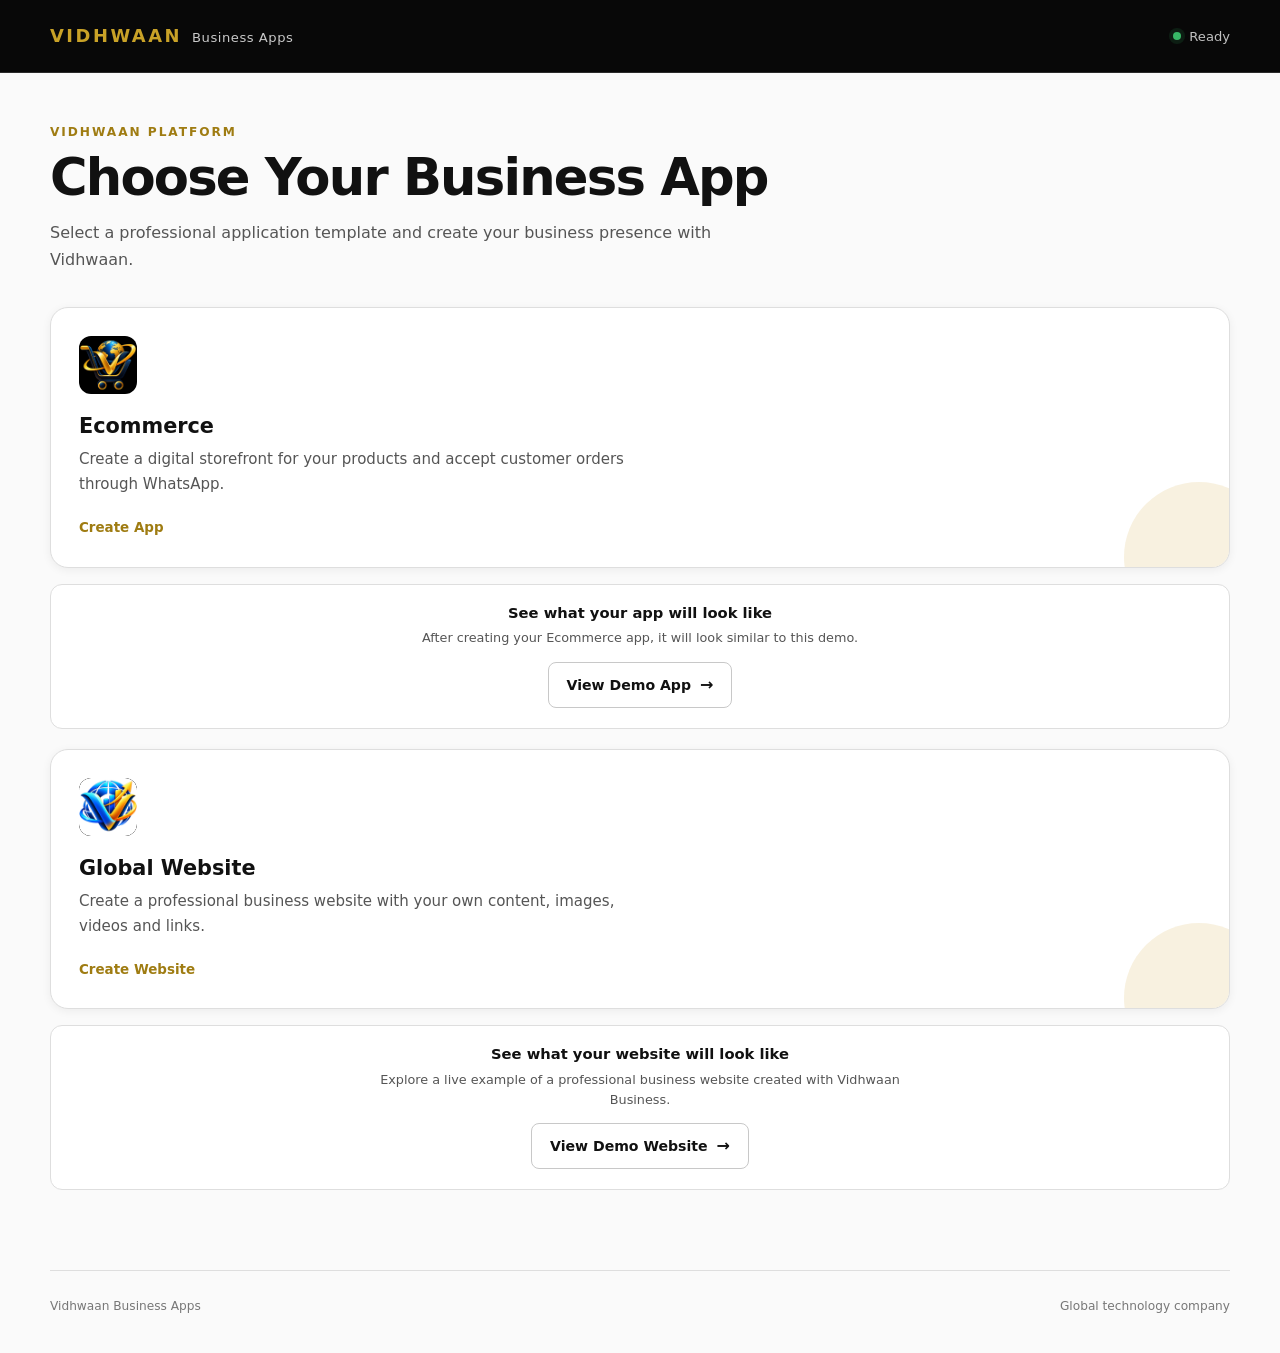
==== index.html @ 5660cc56 "Add files via upload" ====
<!DOCTYPE html>
<html lang="en">
<head>
  <meta charset="UTF-8">
  <meta
    name="viewport"
    content="width=device-width, initial-scale=1, viewport-fit=cover"
  >
  <meta
    name="theme-color"
    content="#000000"
  >
  <meta
    name="description"
    content="Create and manage your business app with Vidhwaan."
  >
  <meta
    name="robots"
    content="noindex,nofollow"
  >
  <meta
    name="referrer"
    content="strict-origin-when-cross-origin"
  >

  <title>Vidhwaan Business Apps</title>

  <link
    rel="stylesheet"
    href="./main.css"
  >
</head>

<body>
  <a
    class="skip-link"
    href="#main-content"
  >
    Skip to main content
  </a>

  <header class="site-header">
    <div class="site-header__inner">
      <a
        class="brand"
        href="./"
        aria-label="Vidhwaan Business Apps"
      >
        <span class="brand__name">VIDHWAAN</span>
        <span class="brand__label">Business Apps</span>
      </a>

      <div class="site-header__status">
        <span
          class="status-indicator"
          id="connection-status"
          aria-hidden="true"
        ></span>

        <span id="connection-text">
          Ready
        </span>
      </div>
    </div>
  </header>

  <main
    id="main-content"
    class="builder"
  >

    <!-- =========================================================
         TEMPLATE SELECTION
         ========================================================= -->

    <section
      class="builder-section template-section"
      id="template-section"
      aria-labelledby="template-title"
    >
      <div class="section-heading">
        <span class="section-heading__eyebrow">
          Vidhwaan Platform
        </span>

        <h1
          id="template-title"
          class="section-heading__title"
        >
          Choose Your Business App
        </h1>

        <p class="section-heading__description">
          Select a professional application template and create your
          business presence with Vidhwaan.
        </p>
      </div>

      <div
        class="template-grid"
        id="template-grid"
      >

        <button
          type="button"
          class="template-card"
          data-template="ECM"
          id="template-ecommerce"
        >
          <span
            class="template-card__icon"
          >
            <img
              src="./ecommerce/icons/logo.png"
              alt="Ecommerce"
              width="58"
              height="58"
            >
          </span>

          <span class="template-card__content">
            <span class="template-card__title">
              Ecommerce
            </span>

            <span class="template-card__description">
              Create a digital storefront for your products and
              accept customer orders through WhatsApp.
            </span>
          </span>

          <span
            class="template-card__action"
            aria-hidden="true"
          >
            Create App
          </span>
        </button>

        <div class="template-demo">
          <p class="template-demo__title">
            See what your app will look like
          </p>

          <p class="template-demo__description">
            After creating your Ecommerce app, it will look similar to this demo.
          </p>

          <a
            href="https://business.vidhwaan.com/ecommerce/9440246101/"
            target="_blank"
            rel="noopener noreferrer"
            class="secondary-button template-demo__button"
          >
            View Demo App
            <span aria-hidden="true">→</span>
          </a>
        </div>

        <button
          type="button"
          class="template-card"
          data-template="WEB"
          id="template-website"
        >
          <span class="template-card__icon">
            <img
              src="./website/icons/icon-512.png"
              alt="Global Website"
              width="58"
              height="58"
            >
          </span>

          <span class="template-card__content">
            <span class="template-card__title">
              Global Website
            </span>

            <span class="template-card__description">
              Create a professional business website with your
              own content, images, videos and links.
            </span>
          </span>

          <span
            class="template-card__action"
            aria-hidden="true"
          >
            Create Website
          </span>
        </button>

        <div class="template-demo">
          <p class="template-demo__title">
            See what your website will look like
          </p>

          <p class="template-demo__description">
            Explore a live example of a professional business website
            created with Vidhwaan Business.
          </p>

          <a
            href="https://business.vidhwaan.com/website/9440246101/"
            target="_blank"
            rel="noopener noreferrer"
            class="secondary-button template-demo__button"
          >
            View Demo Website
            <span aria-hidden="true">→</span>
          </a>

        </div>

      </div>
    </section>

    <!-- =========================================================
         ECOMMERCE BUILDER
         ========================================================= -->

    <section
      class="builder-section setup-section"
      id="ecommerce-section"
      hidden
      aria-labelledby="setup-title"
    >

      <div class="section-heading">
        <button
          type="button"
          class="back-button"
          id="back-to-templates"
        >
          <span aria-hidden="true">←</span>
          <span>Back to Templates</span>
        </button>

        <span class="section-heading__eyebrow">
          Ecommerce App
        </span>

        <h2
          id="setup-title"
          class="section-heading__title"
        >
          Set Up Your Business
        </h2>

        <p class="section-heading__description">
          Enter your business information, products, contact details,
          logo and location to create your public business app.
        </p>
      </div>


      <!-- =======================================================
           SUBSCRIPTION
           ======================================================= -->

      <div class="builder-card">
        <div class="builder-card__header">
          <div>
            <span class="builder-card__number">01</span>

            <h3 class="builder-card__title">
              Subscription
            </h3>

            <p class="builder-card__description">
              Enter your Vidhwaan subscription ID to authorize
              creation of this business app.
            </p>
          </div>
        </div>

        <div class="form-group">
          <label
            for="subscription-id"
            class="form-label"
          >
            Subscription ID
            <span class="required-mark">*</span>
          </label>

          <input
            type="text"
            id="subscription-id"
            class="form-input"
            name="subscriptionId"
            autocomplete="off"
            maxlength="100"
            placeholder="Enter your subscription ID"
            required
          >

          <p
            class="field-help"
            id="subscription-help"
          >
            Your subscription will be verified before the app is created.
          </p>

          <a
            href="https://paymentstore.vidhwaan.com"
            target="_blank"
            rel="noopener noreferrer"
            class="subscription-get-link"
          >
            Get Subscription ID
          </a>


          <div class="form-group" style="margin-top: 20px;">
            <label
              for="business-password"
              class="form-label"
            >
              Business Password
              <span class="required-mark">*</span>
            </label>

            <div class="password-input-wrapper">
              <input
                type="password"
                id="business-password"
                class="form-input"
                name="businessPassword"
                autocomplete="new-password"
                maxlength="100"
                placeholder="Create your business password"
                required
              >

              <button
                type="button"
                class="password-toggle"
                id="business-password-toggle"
                aria-label="Show password"
                aria-pressed="false"
              >
                <span
                  class="password-toggle__icon"
                  aria-hidden="true"
                >👁</span>
              </button>
            </div>

            <p class="field-help">
              Create a password to secure your business account.
            </p>
          </div>


          <p
            class="field-error"
            id="subscription-error"
            role="alert"
            hidden
          ></p>
        </div>
      </div>


      <!-- =======================================================
           BUSINESS INFORMATION
           ======================================================= -->

      <div class="builder-card">
        <div class="builder-card__header">
          <div>
            <span class="builder-card__number">02</span>

            <h3 class="builder-card__title">
              Business Information
            </h3>

            <p class="builder-card__description">
              Provide the information customers will see on your
              business app.
            </p>
          </div>
        </div>

        <div class="form-grid">

          <div class="form-group form-group--full">
            <label
              for="business-name"
              class="form-label"
            >
              Business Name
              <span class="required-mark">*</span>
            </label>

            <input
              type="text"
              id="business-name"
              class="form-input"
              name="businessName"
              autocomplete="organization"
              maxlength="120"
              placeholder="Enter business name"
              required
            >
          </div>


          <div class="form-group form-group--full">
            <label
              for="business-tagline"
              class="form-label"
            >
              Tagline
            </label>

            <input
              type="text"
              id="business-tagline"
              class="form-input"
              name="tagline"
              maxlength="200"
              placeholder="A short description of your business"
            >
          </div>


          <div class="form-group form-group--full">
            <label
              for="business-address"
              class="form-label"
            >
              Business Address
              <span class="required-mark">*</span>
            </label>

            <textarea
              id="business-address"
              class="form-textarea"
              name="address"
              autocomplete="street-address"
              maxlength="500"
              rows="3"
              placeholder="Enter complete business address"
              required
            ></textarea>
          </div>


          <div class="form-group">
            <label
              for="business-mobile"
              class="form-label"
            >
              Mobile Number
              <span class="required-mark">*</span>
            </label>

            <input
              type="tel"
              id="business-mobile"
              class="form-input"
              name="mobile"
              autocomplete="tel"
              inputmode="tel"
              maxlength="20"
              placeholder="Enter mobile number"
              required
            >
          </div>


          <div class="form-group">
            <label
              for="business-email"
              class="form-label"
            >
              Email ID
            </label>

            <input
              type="email"
              id="business-email"
              class="form-input"
              name="email"
              autocomplete="email"
              maxlength="254"
              placeholder="Enter email address"
            >
          </div>

        </div>
      </div>


      <!-- =======================================================
           WHATSAPP
           ======================================================= -->

      <div class="builder-card">
        <div class="builder-card__header">
          <div>
            <span class="builder-card__number">03</span>

            <h3 class="builder-card__title">
              WhatsApp Orders
            </h3>

            <p class="builder-card__description">
              Customers can submit their cart and send the complete
              order summary directly to this WhatsApp number.
            </p>
          </div>
        </div>

        <div class="form-group">
          <label
            for="business-whatsapp"
            class="form-label"
          >
            Business WhatsApp Number
            <span class="required-mark">*</span>
          </label>

          <input
            type="tel"
            id="business-whatsapp"
            class="form-input"
            name="whatsapp"
            autocomplete="tel"
            inputmode="tel"
            maxlength="20"
            placeholder="Enter WhatsApp number"
            required
          >

          <p class="field-help">
            Use the number customers should contact for orders.
          </p>
        </div>
      </div>


      <!-- =======================================================
           LOGO
           ======================================================= -->

      <div class="builder-card">
        <div class="builder-card__header">
          <div>
            <span class="builder-card__number">04</span>

            <h3 class="builder-card__title">
              Business Logo
            </h3>

            <p class="builder-card__description">
              Add a publicly accessible logo URL. The same logo will
              be used on the business app and PWA installation.
            </p>
          </div>
        </div>

        <div class="form-group">
          <label
            for="business-logo"
            class="form-label"
          >
            Public Logo URL
          </label>

          <input
            type="url"
            id="business-logo"
            class="form-input"
            name="logoUrl"
            inputmode="url"
            maxlength="2000"
            placeholder="https://example.com/logo.png"
          >

          <p class="field-help">
            Use an HTTPS image URL that is publicly accessible.
          </p>

          <div
            class="logo-preview"
            id="logo-preview"
            hidden
          >
            <img
              id="logo-preview-image"
              src=""
              alt="Business logo preview"
              loading="lazy"
              referrerpolicy="no-referrer"
            >
          </div>
        </div>
      </div>


      <!-- =======================================================
           LOCATION
           ======================================================= -->

      <div class="builder-card">
        <div class="builder-card__header">
          <div>
            <span class="builder-card__number">05</span>

            <h3 class="builder-card__title">
              Business Location
            </h3>

            <p class="builder-card__description">
              Verify the physical business location using your
              device's GPS. You should be physically present at the
              business when verification is performed.
            </p>
          </div>
        </div>

        <div
          class="location-verification"
          id="location-verification"
        >

          <div
            class="location-status"
            id="location-status"
            aria-live="polite"
          >
            <span
              class="location-status__indicator"
              id="location-status-indicator"
              aria-hidden="true"
            ></span>

            <span id="location-status-text">
              Location not verified
            </span>
          </div>

          <button
            type="button"
            class="secondary-button"
            id="verify-location"
          >
            Verify Business Location
          </button>

          <div
            class="location-details"
            id="location-details"
            hidden
          >
            <div class="location-detail">
              <span class="location-detail__label">
                Latitude
              </span>

              <span
                class="location-detail__value"
                id="location-latitude"
              >
                —
              </span>
            </div>

            <div class="location-detail">
              <span class="location-detail__label">
                Longitude
              </span>

              <span
                class="location-detail__value"
                id="location-longitude"
              >
                —
              </span>
            </div>

            <div class="location-detail">
              <span class="location-detail__label">
                Verified At
              </span>

              <span
                class="location-detail__value"
                id="location-verified-at"
              >
                —
              </span>
            </div>
          </div>

        </div>
      </div>


      <!-- =======================================================
           CATEGORIES
           ======================================================= -->

      <div class="builder-card">
        <div class="builder-card__header">
          <div>
            <span class="builder-card__number">06</span>

            <h3 class="builder-card__title">
              Product Categories
            </h3>

            <p class="builder-card__description">
              Organize your products into clear categories.
              You can edit the default categories or add new ones.
            </p>
          </div>

          <button
            type="button"
            class="secondary-button secondary-button--small"
            id="add-category"
          >
            Add Category
          </button>
        </div>

        <div
          class="category-list"
          id="category-list"
        ></div>

        <div
          class="empty-builder-state"
          id="category-empty"
          hidden
        >
          <p>
            No categories added yet.
          </p>

          <button
            type="button"
            class="secondary-button"
            id="add-first-category"
          >
            Add First Category
          </button>
        </div>
      </div>


      <!-- =======================================================
           ITEMS
           ======================================================= -->

      <div class="builder-card">
        <div class="builder-card__header">
          <div>
            <span class="builder-card__number">07</span>

            <h3 class="builder-card__title">
              Products / Items
            </h3>

            <p class="builder-card__description">
              Add the products or items customers can view and order.
            </p>
          </div>

          <button
            type="button"
            class="secondary-button secondary-button--small"
            id="add-item"
          >
            Add Item
          </button>
        </div>

        <div
          class="item-list"
          id="item-list"
        ></div>

        <div
          class="empty-builder-state"
          id="item-empty"
          hidden
        >
          <p>
            No products added yet.
          </p>

          <button
            type="button"
            class="secondary-button"
            id="add-first-item"
          >
            Add First Item
          </button>
        </div>
      </div>


      <!-- =======================================================
           PUBLISH
           ======================================================= -->

      <div class="builder-card publish-card">
        <div class="builder-card__header">
          <div>
            <span class="builder-card__number">08</span>

            <h3 class="builder-card__title">
              Create / Update Business App
            </h3>

            <p class="builder-card__description">
              Verify your information and publish your business app.
            </p>
          </div>
        </div>

        <div
          class="validation-summary"
          id="validation-summary"
          hidden
          role="alert"
          aria-live="polite"
        >
          <h4 class="validation-summary__title">
            Please review the following:
          </h4>

          <ul
            class="validation-summary__list"
            id="validation-list"
          ></ul>
        </div>

        <button
          type="button"
          class="primary-button primary-button--large"
          id="publish-business"
        >
          <span
            class="button-spinner"
            id="publish-spinner"
            hidden
            aria-hidden="true"
          ></span>

          <span id="publish-button-text">
            Create Business App
          </span>
        </button>

        <p
          class="publish-status"
          id="publish-status"
          aria-live="polite"
        ></p>
      </div>

    </section>


    <!-- =========================================================
         GLOBAL WEBSITE BUILDER
         ========================================================= -->

    <section
      class="builder-section setup-section"
      id="website-section"
      hidden
      aria-labelledby="website-section-title"
    >

      <div class="section-heading">

        <button
          type="button"
          class="back-button"
          id="website-back-to-templates"
        >
          <span aria-hidden="true">←</span>
          <span>Back to Templates</span>
        </button>

        <span class="section-heading__eyebrow">
          Global Website
        </span>

        <h2
          id="website-section-title"
          class="section-heading__title"
        >
          Create Your Professional Website
        </h2>

        <p class="section-heading__description">
          Build a beautiful global business website with your
          business information, sections, text, images, videos
          and clickable links.
        </p>

      </div>


      <!-- =======================================================
           SUBSCRIPTION
           ======================================================= -->

      <div class="builder-card">

        <div class="builder-card__header">

          <div>

            <span class="builder-card__number">
              01
            </span>

            <h3 class="builder-card__title">
              Subscription
            </h3>

            <p class="builder-card__description">
              Enter your Vidhwaan subscription ID to authorize
              creation of this website.
            </p>

          </div>

        </div>

        <div class="form-group">

          <label
            for="website-subscription-id"
            class="form-label"
          >
            Subscription ID
            <span class="required-mark">*</span>
          </label>

          <input
            type="text"
            id="website-subscription-id"
            class="form-input"
            name="websiteSubscriptionId"
            autocomplete="off"
            maxlength="100"
            placeholder="Enter your subscription ID"
            required
          >

          <p class="field-help">
            Your subscription will be verified before the website
            is created.
          </p>

          <a
            href="https://paymentstore.vidhwaan.com"
            target="_blank"
            rel="noopener noreferrer"
            class="subscription-get-link"
          >
            Get Subscription ID
          </a>

          <div
            class="form-group"
            style="margin-top: 20px;"
          >

            <label
              for="website-password"
              class="form-label"
            >
              Business Password
              <span class="required-mark">*</span>
            </label>

            <div class="password-input-wrapper">

              <input
                type="password"
                id="website-password"
                class="form-input"
                name="websitePassword"
                autocomplete="new-password"
                maxlength="100"
                placeholder="Create your business password"
                required
              >

              <button
                type="button"
                class="password-toggle"
                id="website-password-toggle"
                aria-label="Show password"
                aria-pressed="false"
              >
                <span
                  class="password-toggle__icon"
                  aria-hidden="true"
                >👁</span>
              </button>

            </div>

            <p class="field-help">
              Create a password to secure your business account.
            </p>

          </div>

        </div>

      </div>


      <!-- =======================================================
           BUSINESS INFORMATION
           ======================================================= -->

      <div class="builder-card">

        <div class="builder-card__header">

          <div>

            <span class="builder-card__number">
              02
            </span>

            <h3 class="builder-card__title">
              Business Information
            </h3>

            <p class="builder-card__description">
              Enter the information that will appear on your
              professional website.
            </p>

          </div>

        </div>

        <div class="form-grid">

          <div class="form-group form-group--full">

            <label
              for="website-business-name"
              class="form-label"
            >
              Business Name
              <span class="required-mark">*</span>
            </label>

            <input
              type="text"
              id="website-business-name"
              class="form-input"
              name="websiteBusinessName"
              autocomplete="organization"
              maxlength="120"
              placeholder="Enter business name"
              required
            >

          </div>



          <div class="form-group form-group--full">

            <label
              for="website-tagline"
              class="form-label"
            >
              Tagline
            </label>

            <input
              type="text"
              id="website-tagline"
              class="form-input"
              name="websiteTagline"
              maxlength="200"
              placeholder="A short description of your business"
            >

          </div>


          <div class="form-group form-group--full">

            <label
              for="website-business-address"
              class="form-label"
            >
              Business Address
              <span class="required-mark">*</span>
            </label>

            <textarea
              id="website-business-address"
              class="form-textarea"
              name="websiteBusinessAddress"
              autocomplete="street-address"
              maxlength="500"
              rows="3"
              placeholder="Enter complete business address"
              required
            ></textarea>

          </div>






          <div class="form-group">

            <label
              for="website-mobile"
              class="form-label"
            >
              Mobile Number
              <span class="required-mark">*</span>
            </label>

            <input
              type="tel"
              id="website-mobile"
              class="form-input"
              name="websiteMobile"
              autocomplete="tel"
              inputmode="tel"
              maxlength="20"
              placeholder="Enter mobile number"
              required
            >

          </div>


          <div class="form-group">

            <label
              for="website-email"
              class="form-label"
            >
              Email ID
            </label>

            <input
              type="email"
              id="website-email"
              class="form-input"
              name="websiteEmail"
              autocomplete="email"
              maxlength="254"
              placeholder="Enter email address"
            >

          </div>


          <div class="form-group">

            <label
              for="website-whatsapp"
              class="form-label"
            >
              WhatsApp Number
              <span class="required-mark">*</span>
            </label>

            <input
              type="tel"
              id="website-whatsapp"
              class="form-input"
              name="websiteWhatsapp"
              autocomplete="tel"
              inputmode="tel"
              maxlength="20"
              placeholder="Enter WhatsApp number"
              required
            >

          </div>

        </div>

      </div>


      <!-- =======================================================
           LOGO
           ======================================================= -->

      <div class="builder-card">

        <div class="builder-card__header">

          <div>

            <span class="builder-card__number">
              03
            </span>

            <h3 class="builder-card__title">
              Business Logo
            </h3>

            <p class="builder-card__description">
              Add a publicly accessible logo URL for your website
              and PWA installation.
            </p>

          </div>

        </div>

        <div class="form-group">

          <label
            for="website-logo"
            class="form-label"
          >
            Public Logo URL
          </label>

          <input
            type="url"
            id="website-logo"
            class="form-input"
            name="websiteLogoUrl"
            inputmode="url"
            maxlength="2000"
            placeholder="https://example.com/logo.png"
          >

          <p class="field-help">
            Use an HTTPS image URL that is publicly accessible.
          </p>

          <div
            class="logo-preview"
            id="website-logo-preview"
            hidden
          >
            <img
              id="website-logo-preview-image"
              src=""
              alt="Business logo preview"
              loading="lazy"
              referrerpolicy="no-referrer"
            >
          </div>

        </div>

      </div>


      <!-- =======================================================
           LOCATION
           ======================================================= -->

      <div class="builder-card">

        <div class="builder-card__header">

          <div>

            <span class="builder-card__number">
              04
            </span>

            <h3 class="builder-card__title">
              Business Location
            </h3>

            <p class="builder-card__description">
              Verify the physical business location using your
              device GPS.
            </p>

          </div>

        </div>

        <div
          class="location-verification"
          id="website-location-verification"
        >

          <div
            class="location-status"
            id="website-location-status"
            aria-live="polite"
          >

            <span
              class="location-status__indicator"
              id="website-location-status-indicator"
              aria-hidden="true"
            ></span>

            <span id="website-location-status-text">
              Location not verified
            </span>

          </div>

          <button
            type="button"
            class="secondary-button"
            id="website-verify-location"
          >
            Verify Business Location
          </button>

          <div
            class="location-details"
            id="website-location-details"
            hidden
          >

            <div class="location-detail">

              <span class="location-detail__label">
                Latitude
              </span>

              <span
                class="location-detail__value"
                id="website-location-latitude"
              >
                —
              </span>

            </div>


            <div class="location-detail">

              <span class="location-detail__label">
                Longitude
              </span>

              <span
                class="location-detail__value"
                id="website-location-longitude"
              >
                —
              </span>

            </div>


            <div class="location-detail">

              <span class="location-detail__label">
                Verified At
              </span>

              <span
                class="location-detail__value"
                id="website-location-verified-at"
              >
                —
              </span>

            </div>

          </div>

        </div>

      </div>


      <!-- =======================================================
           WEBSITE SECTIONS
           ======================================================= -->

      <div class="builder-card website-content-builder">

        <div class="builder-card__header">

          <div>

            <span class="builder-card__number">
              05
            </span>

            <h3 class="builder-card__title">
              Website Content
            </h3>

            <p class="builder-card__description">
              Add multiple sections and build each section with
              text, images, videos and links in any order.
            </p>

          </div>

          <button
            type="button"
            class="secondary-button secondary-button--small"
            id="website-add-section"
          >
            Add Section
          </button>

        </div>


        <div
          class="website-sections"
          id="website-sections"
        ></div>


        <div
          class="empty-builder-state"
          id="website-sections-empty"
        >

          <p>
            No sections added yet.
          </p>

          <button
            type="button"
            class="secondary-button"
            id="website-add-first-section"
          >
            Add First Section
          </button>

        </div>

      </div>


      <!-- =======================================================
           FOOTER
           ======================================================= -->

      <div class="builder-card">

        <div class="builder-card__header">

          <div>

            <span class="builder-card__number">
              06
            </span>

            <h3 class="builder-card__title">
              Website Footer
            </h3>

            <p class="builder-card__description">
              Add footer names and links for your published website.
            </p>

          </div>

          <button
            type="button"
            class="secondary-button secondary-button--small"
            id="website-add-footer-link"
          >
            Add Footer Link
          </button>

        </div>


        <div
          class="website-footer-links"
          id="website-footer-links"
        ></div>


        <div
          class="empty-builder-state"
          id="website-footer-empty"
        >

          <p>
            No footer links added yet.
          </p>

        </div>

      </div>


      <!-- =======================================================
           PUBLISH
           ======================================================= -->

      <div class="builder-card publish-card">

        <div class="builder-card__header">

          <div>

            <span class="builder-card__number">
              07
            </span>

            <h3 class="builder-card__title">
              Create / Update Website
            </h3>

            <p class="builder-card__description">
              Verify your information and publish your professional
              Global Website.
            </p>

          </div>

        </div>


        <div
          class="validation-summary"
          id="website-validation-summary"
          hidden
          role="alert"
          aria-live="polite"
        >

          <h4 class="validation-summary__title">
            Please review the following:
          </h4>

          <ul
            class="validation-summary__list"
            id="website-validation-list"
          ></ul>

        </div>


        <button
          type="button"
          class="primary-button primary-button--large"
          id="website-publish"
        >

          <span
            class="button-spinner"
            id="website-publish-spinner"
            hidden
            aria-hidden="true"
          ></span>

          <span id="website-publish-button-text">
            Create Website
          </span>

        </button>


        <p
          class="publish-status"
          id="website-publish-status"
          aria-live="polite"
        ></p>


      </div>

    </section>


    <!-- =========================================================
         SUCCESS
         ========================================================= -->

    <section
      class="builder-section success-section"
      id="success-section"
      hidden
      aria-labelledby="success-title"
    >
      <div class="success-card">

        <div
          class="success-icon"
          aria-hidden="true"
        >
          ✓
        </div>

        <span class="section-heading__eyebrow">
          Vidhwaan Business Apps
        </span>

        <h2
          id="success-title"
          class="success-title"
        >
          Your Business App Is Ready
        </h2>

        <p
          class="success-description"
          id="success-description"
        >
          Your business app has been successfully created.
        </p>

        <div
          class="success-url-box"
          id="success-url-box"
        >
          <span class="success-url-box__label">
            Business App
          </span>

          <a
            href="#"
            id="business-app-url"
            class="success-url-box__url is-pending"
            aria-disabled="true"
            tabindex="-1"
          >
            Preparing Business App...
          </a>
        </div>

        <p
          class="deployment-status"
          id="deployment-status"
          aria-live="polite"
        >
          Publishing your business app...
        </p>

        <div class="success-actions">

          <button
            type="button"
            class="primary-button"
            id="open-business-app"
          >
            Open Business App
          </button>

          <button
            type="button"
            class="secondary-button"
            id="edit-business"
          >
            Edit Business
          </button>

          <button
            type="button"
            class="secondary-button"
            id="create-another"
          >
            Create Another App
          </button>

        </div>

      </div>
    </section>

  </main>


  <!-- ===========================================================
       CATEGORY MODAL
       =========================================================== -->

  <div
    class="modal"
    id="category-modal"
    hidden
    aria-hidden="true"
  >
    <div
      class="modal__backdrop"
      data-modal-close="category-modal"
    ></div>

    <div
      class="modal__dialog"
      role="dialog"
      aria-modal="true"
      aria-labelledby="category-modal-title"
    >
      <div class="modal__header">

        <h2
          class="modal__title"
          id="category-modal-title"
        >
          Add Category
        </h2>

        <button
          type="button"
          class="modal__close"
          id="category-modal-close"
          aria-label="Close category dialog"
        >
          ×
        </button>

      </div>

      <div class="modal__body">

        <div class="form-group">
          <label
            for="category-name"
            class="form-label"
          >
            Category Name
            <span class="required-mark">*</span>
          </label>

          <input
            type="text"
            id="category-name"
            class="form-input"
            maxlength="100"
            placeholder="Enter category name"
            autocomplete="off"
          >

          <p
            class="field-error"
            id="category-name-error"
            role="alert"
            hidden
          ></p>
        </div>

      </div>

      <div class="modal__footer">

        <button
          type="button"
          class="secondary-button"
          id="category-cancel"
        >
          Cancel
        </button>

        <button
          type="button"
          class="primary-button"
          id="category-save"
        >
          Add Category
        </button>

      </div>
    </div>
  </div>


  <!-- ===========================================================
       ITEM MODAL
       =========================================================== -->

  <div
    class="modal"
    id="item-modal"
    hidden
    aria-hidden="true"
  >
    <div
      class="modal__backdrop"
      data-modal-close="item-modal"
    ></div>

    <div
      class="modal__dialog modal__dialog--large"
      role="dialog"
      aria-modal="true"
      aria-labelledby="item-modal-title"
    >

      <div class="modal__header">

        <h2
          class="modal__title"
          id="item-modal-title"
        >
          Add Item
        </h2>

        <button
          type="button"
          class="modal__close"
          id="item-modal-close"
          aria-label="Close item dialog"
        >
          ×
        </button>

      </div>

      <div class="modal__body">

        <div class="form-grid">

          <div class="form-group form-group--full">
            <label
              for="item-name"
              class="form-label"
            >
              Item Name
              <span class="required-mark">*</span>
            </label>

            <input
              type="text"
              id="item-name"
              class="form-input"
              maxlength="150"
              placeholder="Enter item name"
              autocomplete="off"
            >
          </div>


          <div class="form-group">
            <label
              for="item-price"
              class="form-label"
            >
              Price
              <span class="required-mark">*</span>
            </label>

            <input
              type="number"
              id="item-price"
              class="form-input"
              min="0"
              max="99999999"
              step="0.01"
              inputmode="decimal"
              placeholder="0.00"
            >
          </div>


          <div class="form-group">
            <label
              for="item-quantity"
              class="form-label"
            >
              Quantity
            </label>

            <input
              type="number"
              id="item-quantity"
              class="form-input"
              min="0"
              max="999999999"
              step="1"
              inputmode="numeric"
              placeholder="0"
            >
          </div>


          <div class="form-group">
            <label
              for="item-unit"
              class="form-label"
            >
              Unit
            </label>

            <input
              type="text"
              id="item-unit"
              class="form-input"
              maxlength="50"
              placeholder="kg, piece, litre, etc."
            >
          </div>


          <div class="form-group">
            <label
              for="item-category"
              class="form-label"
            >
              Category
              <span class="required-mark">*</span>
            </label>

            <select
              id="item-category"
              class="form-select"
            >
              <option value="">
                Select category
              </option>
            </select>
          </div>


          <div class="form-group form-group--full">
            <label
              for="item-description"
              class="form-label"
            >
              Description
            </label>

            <textarea
              id="item-description"
              class="form-textarea"
              maxlength="1000"
              rows="4"
              placeholder="Describe the item"
            ></textarea>
          </div>


          <div class="form-group form-group--full">
            <label
              for="item-youtube"
              class="form-label"
            >
              YouTube Shorts Link
            </label>

            <input
              type="url"
              id="item-youtube"
              class="form-input"
              maxlength="2000"
              inputmode="url"
              placeholder="https://youtube.com/shorts/..."
            >

            <p class="field-help">
              Add a YouTube Shorts link. Customers can watch the
              video by selecting the item image in the public app.
            </p>
          </div>

        </div>

        <p
          class="field-error"
          id="item-form-error"
          role="alert"
          hidden
        ></p>

      </div>

      <div class="modal__footer">

        <button
          type="button"
          class="secondary-button"
          id="item-cancel"
        >
          Cancel
        </button>

        <button
          type="button"
          class="primary-button"
          id="item-save"
        >
          Add Item
        </button>

      </div>

    </div>
  </div>



  <!-- ===========================================================
       WEBSITE CONTENT EDITOR MODAL
       =========================================================== -->

  <div
    class="modal"
    id="website-content-modal"
    hidden
    aria-hidden="true"
  >
    <div
      class="modal__backdrop"
      data-modal-close="website-content-modal"
    ></div>

    <div
      class="modal__dialog modal__dialog--large website-content-modal"
      role="dialog"
      aria-modal="true"
      aria-labelledby="website-content-modal-title"
    >

      <div class="modal__header">

        <div>
          <span
            class="section-heading__eyebrow"
            id="website-content-modal-eyebrow"
          >
            Website Content
          </span>

          <h2
            class="modal__title"
            id="website-content-modal-title"
          >
            Add Content
          </h2>

          <p
            class="website-modal-help"
            id="website-content-modal-description"
          >
            Add professional content to this website section.
          </p>
        </div>

        <button
          type="button"
          class="modal__close"
          id="website-content-modal-close"
          aria-label="Close website content editor"
        >
          ×
        </button>

      </div>


      <div class="modal__body">

        <!-- =====================================================
             PARAGRAPH / SUB-PARAGRAPH
             ===================================================== -->

        <div
          class="form-group"
          id="website-content-text-field"
          hidden
        >

          <label
            for="website-content-text"
            class="form-label"
            id="website-content-text-label"
          >
            Paragraph
            <span class="required-mark">*</span>
          </label>

          <textarea
            id="website-content-text"
            class="form-textarea website-content-modal__textarea"
            maxlength="10000"
            rows="10"
            placeholder="Write your content here..."
          ></textarea>

          <p class="field-help">
            Write naturally. You can add long, detailed content here.
          </p>

        </div>


        <!-- =====================================================
             REPEATABLE CONTENT
             ===================================================== -->

        <div
          id="website-content-repeatable-field"
          hidden
        >

          <div class="form-group">

            <div class="builder-card__header">

              <div>
                <label
                  class="form-label"
                  id="website-content-repeatable-label"
                >
                  Items
                  <span class="required-mark">*</span>
                </label>

                <p
                  class="field-help"
                  id="website-content-repeatable-help"
                >
                  Add one or more items.
                </p>
              </div>

              <button
                type="button"
                class="secondary-button secondary-button--small"
                id="website-content-add-row"
              >
                + Add Another
              </button>

            </div>

          </div>


          <div
            class="website-field-list"
            id="website-content-row-list"
          ></div>

        </div>


        <!-- =====================================================
             VALIDATION
             ===================================================== -->

        <p
          class="field-error"
          id="website-content-form-error"
          role="alert"
          hidden
        ></p>

      </div>


      <div class="modal__footer">

        <button
          type="button"
          class="secondary-button"
          id="website-content-cancel"
        >
          Cancel
        </button>

        <button
          type="button"
          class="primary-button"
          id="website-content-save"
        >
          Add Content
        </button>

      </div>

    </div>
  </div>


  <!-- ===========================================================
       WEBSITE FOOTER LINK EDITOR MODAL
       =========================================================== -->

  <div
    class="modal"
    id="website-footer-modal"
    hidden
    aria-hidden="true"
  >

    <div
      class="modal__backdrop"
      data-modal-close="website-footer-modal"
    ></div>


    <div
      class="modal__dialog website-footer-modal"
      role="dialog"
      aria-modal="true"
      aria-labelledby="website-footer-modal-title"
    >

      <div class="modal__header">

        <div>

          <span
            class="section-heading__eyebrow"
            id="website-footer-modal-eyebrow"
          >
            Website Footer
          </span>

          <h2
            class="modal__title"
            id="website-footer-modal-title"
          >
            Add Footer Link
          </h2>

          <p
            class="website-modal-help"
            id="website-footer-modal-description"
          >
            Add a name and destination URL for your website footer.
          </p>

        </div>


        <button
          type="button"
          class="modal__close"
          id="website-footer-modal-close"
          aria-label="Close footer link editor"
        >
          ×
        </button>

      </div>


      <div class="modal__body">

        <!-- =====================================================
             FOOTER NAME
             ===================================================== -->

        <div class="form-group">

          <label
            for="website-footer-name"
            class="form-label"
          >
            Footer Name
            <span class="required-mark">*</span>
          </label>

          <input
            type="text"
            id="website-footer-name"
            class="form-input"
            name="websiteFooterName"
            maxlength="100"
            autocomplete="off"
            placeholder="Example: Privacy Policy"
          />

          <p class="field-help">
            This name will appear as a clickable link in your
            published website footer.
          </p>

        </div>


        <!-- =====================================================
             FOOTER URL
             ===================================================== -->

        <div class="form-group">

          <label
            for="website-footer-url"
            class="form-label"
          >
            Footer Link URL
            <span class="required-mark">*</span>
          </label>

          <input
            type="url"
            id="website-footer-url"
            class="form-input"
            name="websiteFooterUrl"
            maxlength="2048"
            autocomplete="url"
            inputmode="url"
            placeholder="https://example.com/privacy-policy"
          />

          <p class="field-help">
            Enter the complete HTTPS website address.
          </p>

        </div>


        <!-- =====================================================
             VALIDATION
             ===================================================== -->

        <p
          class="field-error"
          id="website-footer-form-error"
          role="alert"
          hidden
        ></p>

      </div>


      <div class="modal__footer">

        <button
          type="button"
          class="secondary-button"
          id="website-footer-cancel"
        >
          Cancel
        </button>

        <button
          type="button"
          class="primary-button"
          id="website-footer-save"
        >
          Add Footer Link
        </button>

      </div>

    </div>

  </div>







  <!-- ===========================================================
       APPLICATION LOADING
       =========================================================== -->

  <div
    class="application-loader"
    id="application-loader"
    hidden
    aria-live="polite"
    aria-busy="true"
  >
    <div class="application-loader__panel">
      <span
        class="loader-spinner"
        aria-hidden="true"
      ></span>

      <p id="loader-text">
        Processing...
      </p>
    </div>
  </div>


  <!-- ===========================================================
       TOAST
       =========================================================== -->

  <div
    class="toast-container"
    id="toast-container"
    aria-live="polite"
    aria-atomic="true"
  ></div>


  <!-- ===========================================================
       FOOTER
       =========================================================== -->

  <footer class="site-footer">
    <p>
      Vidhwaan Business Apps
    </p>

    <p>
      Global technology company
    </p>
  </footer>


  <script
    src="./app.js"
    defer
  ></script>
</body>
</html>
---- main.css ----
:root{--black:#000000;--white:#ffffff;--gold:#c9a227;--gold-dark:#9f7c12;--gold-light:#f4ead0;--text:#111111;--text-secondary:#555555;--text-muted:#777777;--surface:#ffffff;--surface-soft:#fafafa;--surface-muted:#f4f4f4;--border:#dedede;--border-dark:#c8c8c8;--success:#16803c;--success-soft:#eaf7ef;--error:#c62828;--error-soft:#fff0f0;--warning:#9a6700;--warning-soft:#fff8df;--shadow-sm:0 2px 10px rgba(0, 0, 0, 0.06);--shadow-md:0 8px 30px rgba(0, 0, 0, 0.09);--shadow-lg:0 18px 55px rgba(0, 0, 0, 0.15);--radius-sm:8px;--radius-md:12px;--radius-lg:18px;--radius-xl:24px;--content-width:1180px;--transition:180ms ease}*,::after,::before{box-sizing:border-box}html{min-height:100%;scroll-behavior:smooth;-webkit-text-size-adjust:100%}body{min-height:100vh;margin:0;background:var(--surface-soft);color:var(--text);font-family:Inter,ui-sans-serif,system-ui,-apple-system,BlinkMacSystemFont,"Segoe UI",sans-serif;font-size:16px;line-height:1.6;text-rendering:optimizeLegibility;-webkit-font-smoothing:antialiased}button,input,select,textarea{font:inherit}button{cursor:pointer}button:disabled{cursor:not-allowed}img{display:block;max-width:100%}a{color:inherit}[hidden]{display:none!important}.skip-link{position:fixed;top:12px;left:12px;z-index:10000;padding:10px 16px;border-radius:var(--radius-sm);background:var(--black);color:var(--white);text-decoration:none;transform:translateY(-160%);transition:transform var(--transition)}.skip-link:focus{transform:translateY(0)}:focus-visible{outline:3px solid var(--gold);outline-offset:3px}.site-header{position:sticky;top:0;z-index:100;border-bottom:1px solid rgba(255,255,255,.14);background:rgba(0,0,0,.97);color:var(--white);backdrop-filter:blur(14px);-webkit-backdrop-filter:blur(14px)}.site-header__inner{width:min(calc(100% - 32px),var(--content-width));min-height:72px;margin:0 auto;display:flex;align-items:center;justify-content:space-between;gap:20px}.brand{display:inline-flex;align-items:baseline;gap:10px;min-width:0;color:var(--white);text-decoration:none}.brand__name{color:var(--gold);font-size:1.12rem;font-weight:800;letter-spacing:.14em;white-space:nowrap}.brand__label{color:rgba(255,255,255,.78);font-size:.82rem;font-weight:500;letter-spacing:.04em;white-space:nowrap}.site-header__status{display:inline-flex;align-items:center;gap:8px;color:rgba(255,255,255,.75);font-size:.82rem;white-space:nowrap}.status-indicator{width:8px;height:8px;border-radius:50%;background:var(--gold);box-shadow:0 0 0 4px rgba(201,162,39,.12)}.status-indicator.is-online{background:#37b866;box-shadow:0 0 0 4px rgba(55,184,102,.12)}.status-indicator.is-offline{background:#d94a4a;box-shadow:0 0 0 4px rgba(217,74,74,.12)}.builder{width:min(calc(100% - 32px),var(--content-width));margin:0 auto;padding:52px 0 80px}.builder-section{width:100%}.template-section{min-height:60vh}.setup-section{max-width:920px;margin:0 auto}.section-heading{margin-bottom:34px}.section-heading__eyebrow{display:block;margin-bottom:8px;color:var(--gold-dark);font-size:.76rem;font-weight:800;letter-spacing:.16em;line-height:1.3;text-transform:uppercase}.section-heading__title{margin:0;color:var(--text);font-size:clamp(2rem, 5vw, 3.2rem);font-weight:750;letter-spacing:-.035em;line-height:1.1}.section-heading__description{max-width:720px;margin:14px 0 0;color:var(--text-secondary);font-size:1rem;line-height:1.7}.template-grid{display:grid;grid-template-columns:1fr;gap:20px}.template-card{position:relative;min-height:230px;padding:28px;display:flex;flex-direction:column;align-items:flex-start;gap:20px;overflow:hidden;border:1px solid var(--border);border-radius:var(--radius-lg);background:var(--surface);color:var(--text);text-align:left;box-shadow:var(--shadow-sm);transition:transform var(--transition),border-color var(--transition),box-shadow var(--transition)}.template-card::after{content:"";position:absolute;right:-45px;bottom:-65px;width:150px;height:150px;border-radius:50%;background:var(--gold-light);opacity:.65;pointer-events:none}.template-card:hover{border-color:var(--gold);box-shadow:var(--shadow-md);transform:translateY(-3px)}.template-card:active{transform:translateY(-1px)}.template-card__icon{position:relative;z-index:1;width:58px;height:58px;display:grid;place-items:center;overflow:hidden;border-radius:var(--radius-md);background:var(--black)}.template-card__icon img{display:block;width:100%;height:100%;object-fit:contain;border-radius:inherit}.template-card__icon>span{display:grid;place-items:center;width:100%;height:100%;color:var(--gold);font-size:2rem;font-weight:500;line-height:1}.template-card__content{position:relative;z-index:1;display:flex;flex-direction:column;gap:7px}.template-card__title{font-size:1.3rem;font-weight:750;line-height:1.25}.template-card__description{max-width:560px;color:var(--text-secondary);font-size:.94rem;line-height:1.65}.template-card__action{position:relative;z-index:1;margin-top:auto;color:var(--gold-dark);font-size:.84rem;font-weight:750}.template-demo{width:100%;margin-top:-4px;padding:18px 20px 20px;border:1px solid var(--border);border-radius:var(--radius-md);background:var(--surface);text-align:center}.template-demo__title{margin:0;color:var(--text);font-size:.92rem;font-weight:750;line-height:1.4}.template-demo__description{max-width:520px;margin:5px auto 14px;color:var(--text-secondary);font-size:.8rem;line-height:1.55}.template-demo__button{min-height:42px;padding:8px 16px;font-size:.82rem}.template-demo__button span{font-size:1rem;line-height:1}.back-button{margin-bottom:24px;padding:0;display:inline-flex;align-items:center;gap:8px;border:0;background:0 0;color:var(--text-secondary);font-size:.9rem;font-weight:650;transition:color var(--transition),transform var(--transition)}.back-button:hover{color:var(--black);transform:translateX(-2px)}.back-button span:first-child{font-size:1.15rem;line-height:1}.builder-card{margin-bottom:20px;padding:28px;border:1px solid var(--border);border-radius:var(--radius-lg);background:var(--surface);box-shadow:var(--shadow-sm)}.builder-card__header{margin-bottom:24px;display:flex;align-items:flex-start;justify-content:space-between;gap:20px}.builder-card__number{display:inline-block;margin-bottom:7px;color:var(--gold-dark);font-size:.72rem;font-weight:800;letter-spacing:.14em}.builder-card__title{margin:0;color:var(--text);font-size:1.22rem;font-weight:750;line-height:1.3}.builder-card__description{max-width:700px;margin:7px 0 0;color:var(--text-secondary);font-size:.9rem;line-height:1.6}.form-grid{display:grid;grid-template-columns:repeat(2,minmax(0,1fr));gap:20px}.form-group{min-width:0}.form-group--full{grid-column:1/-1}.form-label{display:block;margin-bottom:8px;color:var(--text);font-size:.88rem;font-weight:700}.required-mark{margin-left:3px;color:var(--error)}.form-input,.form-select,.form-textarea{width:100%;border:1px solid var(--border-dark);border-radius:var(--radius-sm);background:var(--white);color:var(--text);outline:0;transition:border-color var(--transition),box-shadow var(--transition)}.password-input-wrapper{position:relative;width:100%}.password-input-wrapper .form-input{padding-right:52px}.password-toggle{position:absolute;top:50%;right:8px;width:36px;height:36px;padding:0;display:grid;place-items:center;border:0;border-radius:var(--radius-sm);background:0 0;color:var(--text-muted);transform:translateY(-50%);cursor:pointer;transition:color var(--transition),background-color var(--transition)}.password-toggle:hover{background:var(--surface-muted);color:var(--text)}.password-toggle:focus-visible{outline:2px solid var(--gold);outline-offset:1px}.password-toggle__icon{display:block;font-size:1rem;line-height:1;pointer-events:none}.form-input,.form-select{min-height:48px;padding:10px 13px}.form-textarea{min-height:108px;padding:11px 13px;resize:vertical}.form-input::placeholder,.form-textarea::placeholder{color:#999}.form-input:hover,.form-select:hover,.form-textarea:hover{border-color:#aaa}.form-input:focus,.form-select:focus,.form-textarea:focus{border-color:var(--gold-dark);box-shadow:0 0 0 3px rgba(201,162,39,.14)}.form-input[aria-invalid=true],.form-select[aria-invalid=true],.form-textarea[aria-invalid=true]{border-color:var(--error);box-shadow:0 0 0 3px rgba(198,40,40,.08)}.field-help{margin:7px 0 0;color:var(--text-muted);font-size:.78rem;line-height:1.5}.field-error{margin:7px 0 0;color:var(--error);font-size:.8rem;font-weight:600;line-height:1.5}.primary-button,.secondary-button{min-height:46px;padding:10px 18px;display:inline-flex;align-items:center;justify-content:center;gap:9px;border-radius:var(--radius-sm);font-size:.88rem;font-weight:750;line-height:1.2;text-decoration:none;transition:transform var(--transition),background-color var(--transition),border-color var(--transition),color var(--transition),box-shadow var(--transition)}.primary-button{border:1px solid var(--black);background:var(--black);color:var(--white)}.primary-button:hover:not(:disabled){background:#1c1c1c;box-shadow:var(--shadow-sm);transform:translateY(-1px)}.primary-button:active:not(:disabled){transform:translateY(0)}.secondary-button{border:1px solid var(--border-dark);background:var(--white);color:var(--text)}.secondary-button:hover:not(:disabled){border-color:var(--gold-dark);color:var(--gold-dark);box-shadow:var(--shadow-sm)}.secondary-button--small{min-height:40px;padding:8px 13px;font-size:.8rem}.primary-button--large{width:100%;min-height:54px;font-size:.94rem}.primary-button:disabled,.secondary-button:disabled{opacity:.55;box-shadow:none;transform:none}#open-business-app:disabled{cursor:not-allowed;pointer-events:none}.logo-preview{width:120px;height:120px;margin-top:16px;overflow:hidden;border:1px solid var(--border);border-radius:var(--radius-md);background:var(--surface-muted)}.logo-preview img{width:100%;height:100%;object-fit:contain}.location-verification{padding:20px;border:1px solid var(--border);border-radius:var(--radius-md);background:var(--surface-soft)}.location-status{margin-bottom:16px;display:flex;align-items:center;gap:10px;color:var(--text-secondary);font-size:.88rem;font-weight:650}.location-status__indicator{width:10px;height:10px;flex:0 0 auto;border-radius:50%;background:#a0a0a0}.location-status.is-verified{color:var(--success)}.location-status.is-verified .location-status__indicator{background:var(--success)}.location-status.is-error{color:var(--error)}.location-status.is-error .location-status__indicator{background:var(--error)}.location-details{margin-top:20px;display:grid;grid-template-columns:repeat(3,minmax(0,1fr));gap:12px}.location-detail{min-width:0;padding:12px;border:1px solid var(--border);border-radius:var(--radius-sm);background:var(--white)}.location-detail__label{display:block;margin-bottom:4px;color:var(--text-muted);font-size:.72rem;font-weight:700;text-transform:uppercase;letter-spacing:.06em}.location-detail__value{display:block;overflow-wrap:anywhere;color:var(--text);font-size:.82rem;font-weight:650}.category-list{display:grid;gap:10px}.category-row{min-height:58px;padding:10px 12px;display:grid;grid-template-columns:minmax(0,1fr) auto;align-items:center;gap:12px;border:1px solid var(--border);border-radius:var(--radius-sm);background:var(--surface-soft)}.category-row__name{min-width:0;color:var(--text);font-size:.92rem;font-weight:700;overflow-wrap:anywhere}.category-row__actions{display:flex;align-items:center;gap:7px}.row-button{min-height:36px;padding:7px 10px;border:1px solid var(--border);border-radius:6px;background:var(--white);color:var(--text-secondary);font-size:.76rem;font-weight:700}.row-button:hover{border-color:var(--gold-dark);color:var(--gold-dark)}.row-button--danger:hover{border-color:var(--error);color:var(--error)}.item-list{display:grid;gap:12px}.item-row{padding:15px;display:grid;grid-template-columns:minmax(0,1fr) auto;align-items:center;gap:16px;border:1px solid var(--border);border-radius:var(--radius-md);background:var(--surface-soft)}.item-row__main{min-width:0}.item-row__name{margin:0;color:var(--text);font-size:.96rem;font-weight:750;overflow-wrap:anywhere}.item-row__meta{margin-top:5px;display:flex;flex-wrap:wrap;gap:7px 12px;color:var(--text-secondary);font-size:.78rem}.item-row__meta span{overflow-wrap:anywhere}.item-row__actions{display:flex;align-items:center;gap:7px}.empty-builder-state{padding:30px 20px;border:1px dashed var(--border-dark);border-radius:var(--radius-md);background:var(--surface-soft);text-align:center}.empty-builder-state p{margin:0 0 14px;color:var(--text-secondary);font-size:.88rem}.publish-card{border-color:#d4c38b;background:linear-gradient(180deg,#fffdf6 0,#fff 100%)}.validation-summary{margin-bottom:20px;padding:15px 17px;border:1px solid #e0b2b2;border-radius:var(--radius-sm);background:var(--error-soft)}.validation-summary__title{margin:0 0 7px;color:var(--error);font-size:.88rem;font-weight:750}.validation-summary__list{margin:0;padding-left:20px;color:#7b1f1f;font-size:.8rem}.validation-summary__list li+li{margin-top:4px}.publish-status{min-height:24px;margin:12px 0 0;color:var(--text-secondary);font-size:.82rem;text-align:center}.deployment-status{margin:.75rem 0 0;text-align:center;font-size:.9rem;line-height:1.5;color:var(--text-secondary)}.deployment-status.is-waiting{color:var(--text-secondary)}.deployment-status.is-live{color:var(--success);font-weight:600}.button-spinner,.loader-spinner{display:inline-block;border:2px solid rgba(255,255,255,.35);border-top-color:var(--white);border-radius:50%;animation:.7s linear infinite spin}.button-spinner{width:16px;height:16px}.loader-spinner{width:34px;height:34px;border-width:3px;border-color:rgba(201,162,39,.25);border-top-color:var(--gold)}@keyframes spin{to{transform:rotate(360deg)}}.success-section{max-width:760px;margin:0 auto}.success-card{padding:48px 32px;border:1px solid var(--border);border-radius:var(--radius-xl);background:var(--surface);box-shadow:var(--shadow-md);text-align:center}.success-icon{width:68px;height:68px;margin:0 auto 22px;display:grid;place-items:center;border-radius:50%;background:var(--success-soft);color:var(--success);font-size:2rem;font-weight:800}.success-title{margin:0;color:var(--text);font-size:clamp(1.8rem, 5vw, 2.5rem);font-weight:800;letter-spacing:-.03em;line-height:1.15}.success-description{max-width:580px;margin:13px auto 26px;color:var(--text-secondary);font-size:.94rem}.success-url-box{margin:0 auto 26px;padding:16px;border:1px solid var(--border);border-radius:var(--radius-md);background:var(--surface-soft)}.success-url-box__label{display:block;margin-bottom:5px;color:var(--text-muted);font-size:.72rem;font-weight:750;letter-spacing:.07em;text-transform:uppercase}.success-url-box__url{display:block;color:var(--gold-dark);font-size:.9rem;font-weight:700;overflow-wrap:anywhere}.success-url-box__url.is-pending{pointer-events:none;cursor:not-allowed;opacity:.6;text-decoration:none}.success-actions{display:flex;flex-wrap:wrap;justify-content:center;gap:10px}.modal{position:fixed;inset:0;z-index:5000;padding:20px;display:grid;place-items:center}.modal__backdrop{position:absolute;inset:0;background:rgba(0,0,0,.62)}.modal__dialog{position:relative;width:min(100%,500px);max-height:min(calc(100vh - 40px),760px);display:flex;flex-direction:column;overflow:hidden;border:1px solid var(--border);border-radius:var(--radius-lg);background:var(--white);box-shadow:var(--shadow-lg)}.modal__dialog--large{width:min(100%,700px)}.modal__header{padding:20px 22px;display:flex;align-items:center;justify-content:space-between;gap:15px;border-bottom:1px solid var(--border)}.modal__title{margin:0;color:var(--text);font-size:1.1rem;font-weight:750}.modal__close{width:38px;height:38px;flex:0 0 auto;display:grid;place-items:center;border:1px solid var(--border);border-radius:50%;background:var(--white);color:var(--text-secondary);font-size:1.35rem;line-height:1}.modal__close:hover{border-color:var(--gold-dark);color:var(--gold-dark)}.modal__body{padding:22px;overflow-y:auto;overscroll-behavior:contain}.modal__footer{padding:16px 22px;display:flex;justify-content:flex-end;gap:9px;border-top:1px solid var(--border);background:var(--surface-soft)}.application-loader{position:fixed;inset:0;z-index:9000;display:grid;place-items:center;padding:20px;background:rgba(255,255,255,.78);backdrop-filter:blur(7px);-webkit-backdrop-filter:blur(7px)}.application-loader__panel{min-width:min(320px,100%);padding:28px;display:grid;justify-items:center;gap:14px;border:1px solid var(--border);border-radius:var(--radius-lg);background:var(--white);box-shadow:var(--shadow-lg);text-align:center}.application-loader__panel p{margin:0;color:var(--text);font-size:.88rem;font-weight:650}.toast-container{position:fixed;right:20px;bottom:20px;z-index:9500;width:min(calc(100% - 40px),380px);display:grid;gap:9px;pointer-events:none}.toast{padding:13px 15px;border:1px solid var(--border);border-radius:var(--radius-md);background:var(--white);color:var(--text);box-shadow:var(--shadow-md);font-size:.84rem;font-weight:600;line-height:1.5;pointer-events:auto}.toast--success{border-color:#b8ddc5;background:var(--success-soft);color:#125f2d}.toast--error{border-color:#e0b2b2;background:var(--error-soft);color:#7b1f1f}.toast--warning{border-color:#e7d38c;background:var(--warning-soft);color:#765000}.site-footer{width:min(calc(100% - 32px),var(--content-width));margin:0 auto;padding:26px 0 36px;display:flex;align-items:center;justify-content:space-between;gap:20px;border-top:1px solid var(--border);color:var(--text-muted);font-size:.76rem}.site-footer p{margin:0}@media (max-width:760px){.builder{padding-top:38px}.builder-card{padding:22px}.builder-card__header{flex-direction:column;gap:15px}.form-grid{grid-template-columns:1fr}.form-group--full{grid-column:auto}.location-details{grid-template-columns:1fr}.site-footer{flex-direction:column;align-items:flex-start;gap:6px}.success-card{padding:38px 22px}}@media (max-width:560px){.site-header__inner{min-height:64px}.brand{align-items:flex-start;flex-direction:column;gap:1px}.brand__name{font-size:1rem}.brand__label{font-size:.68rem}.site-header__status{font-size:.72rem}.builder{width:min(calc(100% - 22px),var(--content-width));padding-top:30px;padding-bottom:55px}.section-heading{margin-bottom:26px}.section-heading__title{font-size:2rem}.section-heading__description{font-size:.9rem}.template-grid{grid-template-columns:1fr}.template-card{min-height:210px;padding:22px}.builder-card{margin-bottom:14px;padding:18px;border-radius:var(--radius-md)}.builder-card__title{font-size:1.08rem}.builder-card__description{font-size:.82rem}.secondary-button--small{width:100%}.category-row{grid-template-columns:1fr;align-items:flex-start}.category-row__actions{width:100%}.category-row__actions .row-button{flex:1}.item-row{grid-template-columns:1fr;gap:12px}.item-row__actions{width:100%}.item-row__actions .row-button{flex:1}.success-actions{flex-direction:column}.success-actions .primary-button,.success-actions .secondary-button{width:100%}.modal{padding:10px}.modal__dialog{max-height:calc(100vh - 20px);border-radius:var(--radius-md)}.modal__body,.modal__footer,.modal__header{padding-left:16px;padding-right:16px}.modal__footer{flex-direction:column-reverse}.modal__footer .primary-button,.modal__footer .secondary-button{width:100%}.toast-container{right:11px;bottom:11px;width:calc(100% - 22px)}}@media (prefers-reduced-motion:reduce){html{scroll-behavior:auto}*,::after,::before{animation-duration:0s!important;animation-iteration-count:1!important;scroll-behavior:auto!important;transition-duration:0s!important}}@media print{.site-header{position:static;background:var(--white);color:var(--black)}.application-loader,.back-button,.modal,.primary-button,.secondary-button,.site-header__status,.toast-container{display:none!important}.builder{width:100%;padding:0}.builder-card,.success-card,.template-card{break-inside:avoid;box-shadow:none}.site-footer{width:100%}}.subscription-get-link{display:inline-block;margin-top:8px;color:var(--gold-dark);font-size:.82rem;font-weight:700;text-decoration:none}.subscription-get-link:hover{color:var(--black);text-decoration:underline}.website-content-builder{overflow:hidden}.website-content-builder .builder-card__header{align-items:center}.website-sections{display:grid;gap:20px;margin-top:24px}.website-section-card{overflow:hidden;border:1px solid var(--border);border-radius:var(--radius-lg);background:var(--surface);box-shadow:var(--shadow-sm)}.website-section-card__header{display:flex;align-items:flex-start;justify-content:space-between;gap:16px;padding:20px;border-bottom:1px solid var(--border);background:var(--surface)}.website-section-card__title{min-width:0}.website-section-card__title h4{margin:0;color:var(--text);font-size:1.05rem;line-height:1.4}.website-section-card__actions{display:flex;flex-wrap:wrap;justify-content:flex-end;gap:8px;flex-shrink:0}.website-section-card__body{padding:20px}.website-section-card__content{display:grid;gap:14px}.website-content-block{padding:16px;border:1px solid var(--border);border-radius:var(--radius-md);background:var(--surface-soft)}.website-content-block__header{display:flex;align-items:center;justify-content:space-between;gap:12px;margin-bottom:12px}.website-content-block__type{color:var(--gold-dark);font-size:.78rem;font-weight:750;letter-spacing:.08em;text-transform:uppercase}.website-content-block--subheading .website-block-preview{font-size:1.08rem;font-weight:750;line-height:1.45;color:var(--text)}.website-content-block--subheading .website-block-preview h5{font-size:1.08rem;font-weight:750;line-height:1.45}.website-content-block__actions{display:flex;gap:6px}.website-content-block__actions button{min-width:34px;min-height:34px;padding:6px 9px}.website-content-empty{padding:24px;border:1px dashed var(--border-dark);border-radius:var(--radius-md);background:var(--surface-soft);color:var(--text-secondary);text-align:center}.website-footer-links{display:grid;gap:12px;margin-top:20px}.website-footer-link-card{display:grid;grid-template-columns:minmax(0,1fr) auto;gap:14px;align-items:center;padding:16px;border:1px solid var(--border);border-radius:var(--radius-md);background:var(--surface-soft)}.website-footer-link-card__info{min-width:0}.website-footer-link-card__name{margin:0;color:var(--text);font-weight:700}.website-footer-link-card__url{margin:4px 0 0;overflow:hidden;color:var(--text-secondary);font-size:.85rem;text-overflow:ellipsis;white-space:nowrap}.website-footer-link-card__actions{display:flex;gap:8px}.website-builder-toolbar{display:flex;flex-wrap:wrap;gap:10px}.website-block-list{display:grid;gap:12px}.website-block-preview{overflow:hidden;color:var(--text);line-height:1.7}.website-block-preview p{margin:0;white-space:pre-wrap;overflow-wrap:anywhere}.website-block-preview h5{margin:0;color:var(--text);font-size:1.05rem;font-weight:750;line-height:1.4;letter-spacing:-.01em;white-space:pre-wrap;overflow-wrap:anywhere}.website-block-preview img{display:block;width:100%;max-height:320px;object-fit:cover;border-radius:var(--radius-sm)}.website-image-list{display:grid;grid-template-columns:repeat(2,minmax(0,1fr));gap:10px}.website-image-list img{display:block;width:100%;aspect-ratio:16/10;object-fit:cover;border-radius:var(--radius-sm)}.website-video-list{display:grid;grid-template-columns:repeat(2,minmax(0,1fr));gap:12px}.website-video-preview{overflow:hidden;aspect-ratio:16/9;border-radius:var(--radius-sm);background:var(--black)}.website-video-preview iframe{display:block;width:100%;height:100%;border:0}.website-video-preview--short{max-width:240px;aspect-ratio:9/16}.website-link-preview{display:inline-flex;align-items:center;justify-content:center;min-height:44px;padding:10px 18px;border:1px solid var(--gold-dark);border-radius:var(--radius-sm);background:var(--gold);color:var(--black);font-weight:750;text-decoration:none;transition:transform var(--transition),box-shadow var(--transition),background-color var(--transition)}.website-link-preview:hover{box-shadow:var(--shadow-sm);transform:translateY(-1px)}.website-add-content{display:flex;flex-wrap:wrap;gap:10px;margin-top:18px;padding-top:18px;border-top:1px solid var(--border)}.website-add-content button{flex:0 0 auto}.website-field-row{display:grid;grid-template-columns:minmax(0,1fr) auto;align-items:end}.website-image-row,.website-link-row,.website-video-row{display:grid;grid-template-columns:minmax(0,1fr) auto;align-items:end}.website-modal-help{color:var(--text-secondary)}.website-section-order{display:inline-flex;align-items:center;justify-content:center;min-width:30px;height:30px;margin-right:8px;border-radius:50%;background:var(--gold);color:var(--black);font-size:.8rem;font-weight:800}.website-footer-builder{margin-top:20px}.website-content-modal{z-index:5100}.website-footer-modal{z-index:5200}.website-footer-modal .modal__dialog{width:min(100%,560px)}.website-footer-modal .modal__header{align-items:flex-start}.website-footer-modal .modal__body{display:grid;gap:18px}.website-footer-modal__description{margin:0;color:var(--text-secondary);font-size:.9rem;line-height:1.6}.website-footer-modal__error{margin:0;padding:11px 13px;border:1px solid #e0b2b2;border-radius:var(--radius-sm);background:var(--error-soft);color:var(--error);font-size:.82rem;font-weight:650;line-height:1.5}.website-content-modal .modal__dialog{width:min(100%,720px)}.website-content-modal .modal__header{align-items:flex-start}.website-content-modal .modal__body{display:grid;gap:18px}.website-content-modal__description{margin:0;color:var(--text-secondary);font-size:.9rem;line-height:1.6}.website-content-modal__textarea{resize:vertical;width:100%;min-height:170px;padding:12px 13px;border:1px solid var(--border-dark);border-radius:var(--radius-sm);background:var(--white);color:var(--text);outline:0;font:inherit;line-height:1.6;resize:vertical;transition:border-color var(--transition),box-shadow var(--transition)}.website-content-modal__textarea:hover{border-color:#aaa}.website-content-modal__textarea:focus{border-color:var(--gold-dark);box-shadow:0 0 0 3px rgba(201,162,39,.14)}.website-modal-help{margin:8px 0 0;color:var(--text-muted);font-size:.78rem;line-height:1.5}.website-field-list{display:grid;gap:12px}.website-field-row,.website-image-row,.website-link-row,.website-video-row{display:grid;gap:10px;align-items:end;padding:12px;border:1px solid var(--border);border-radius:var(--radius-sm);background:var(--surface-soft)}.website-field-row,.website-image-row,.website-video-row{grid-template-columns:minmax(0,1fr) auto}.website-link-row{grid-template-columns:minmax(0,0.8fr) minmax(0,1.2fr) auto}.website-field-row__remove{min-width:42px}.website-content-modal .row-button--danger{border-color:var(--border-dark);background:var(--white)}.website-content-modal .row-button--danger:hover{border-color:var(--error);color:var(--error)}.website-content-modal__error{margin:0;padding:11px 13px;border:1px solid #e0b2b2;border-radius:var(--radius-sm);background:var(--error-soft);color:var(--error);font-size:.82rem;font-weight:650;line-height:1.5}@media (max-width:700px){.website-section-card__header{flex-direction:column}.website-section-card__actions{width:100%;justify-content:flex-start}.website-section-card__body{padding:16px}.website-footer-link-card,.website-image-list,.website-video-list{grid-template-columns:1fr}.website-footer-link-card__actions{justify-content:flex-start}.website-field-row,.website-image-row,.website-link-row,.website-video-row{grid-template-columns:1fr}.website-video-preview--short{max-width:220px}.website-add-content{display:grid;grid-template-columns:1fr 1fr}.website-add-content button{width:100%}.website-content-modal .modal__dialog{width:min(100%,700px)}.website-footer-modal .modal__dialog{width:min(100%,560px)}}@media (max-width:420px){.website-add-content{grid-template-columns:1fr}.website-content-modal__textarea{min-height:140px}}
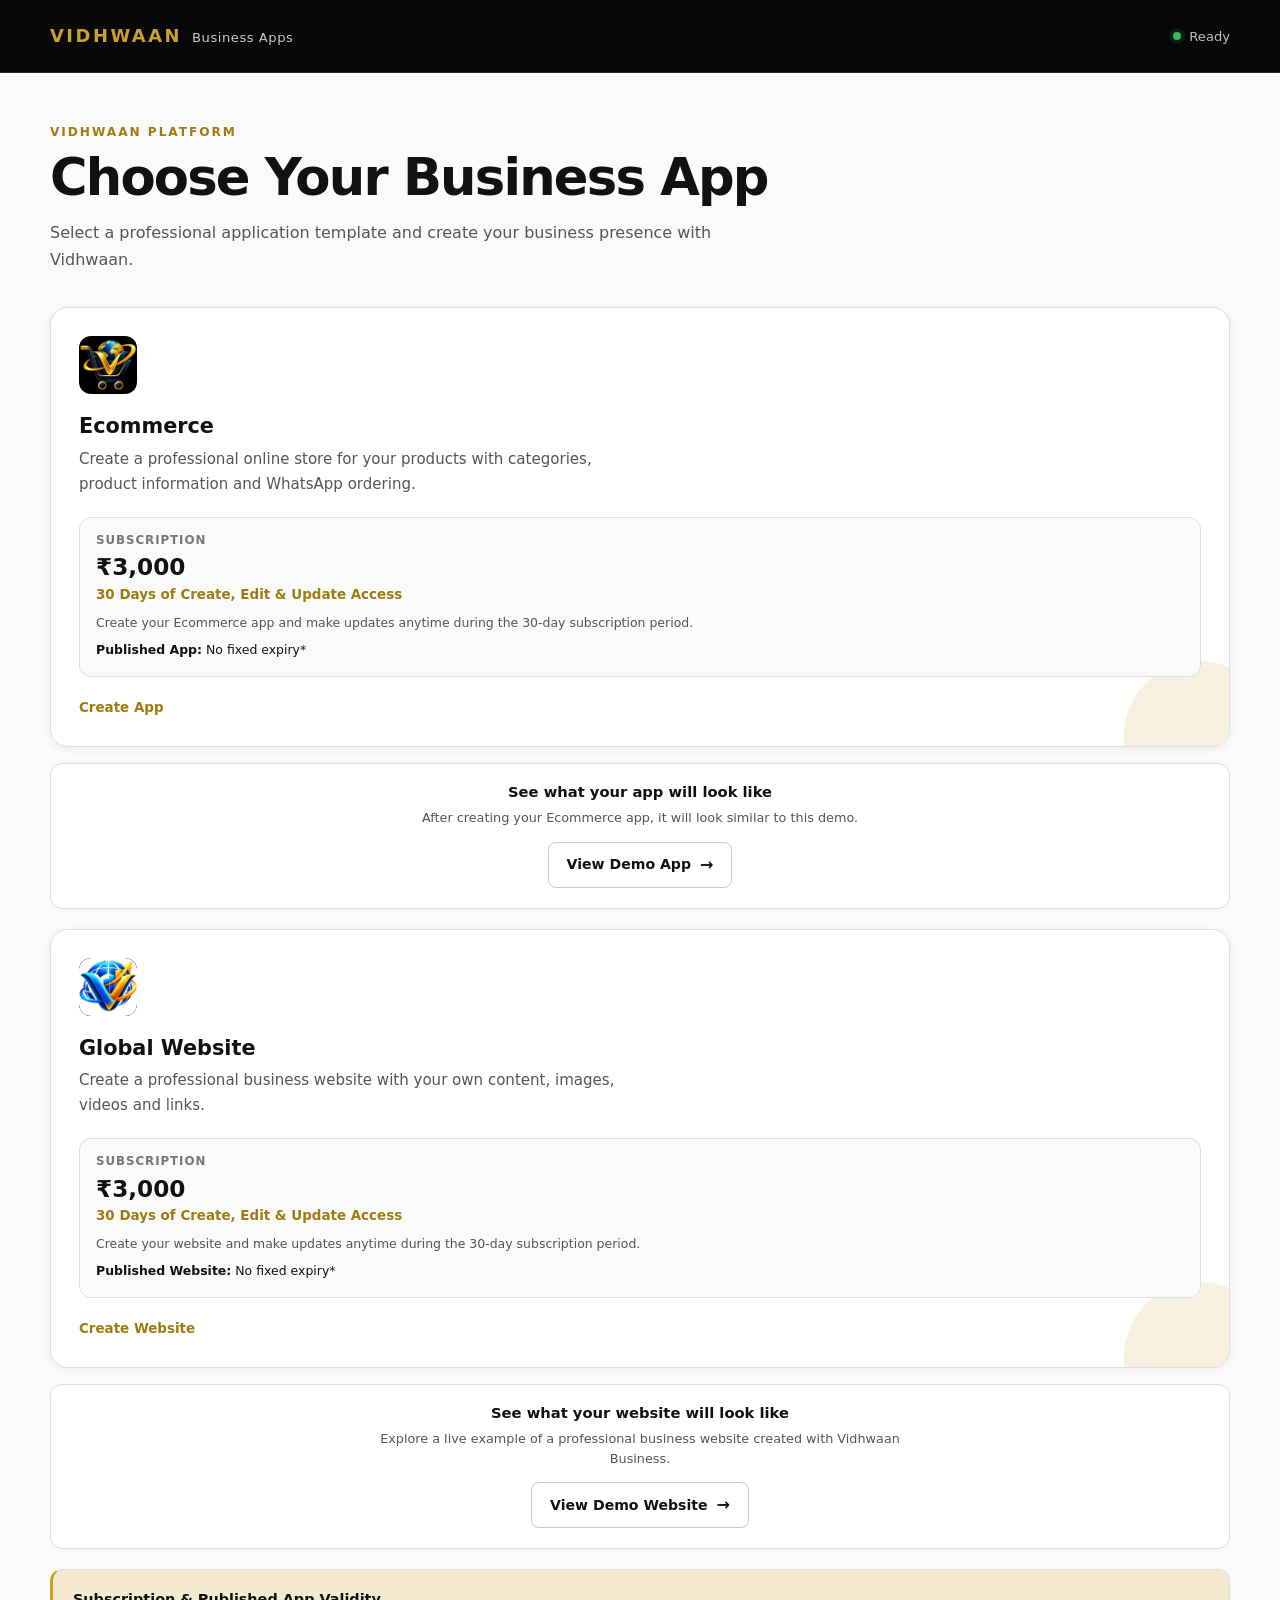
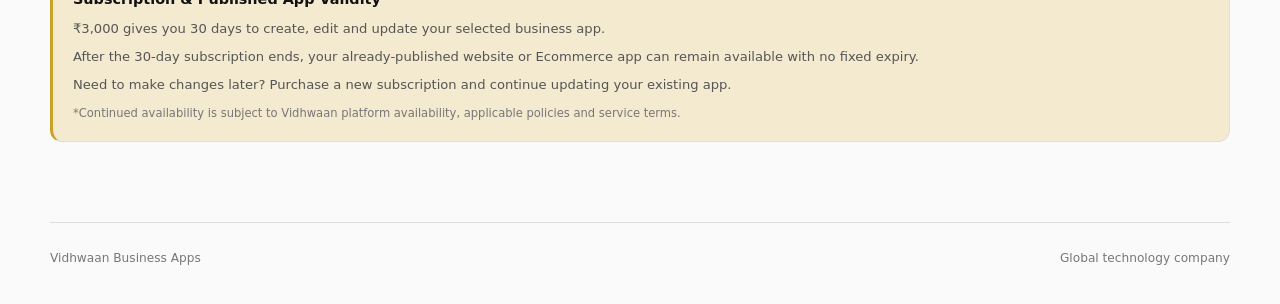
==== commit 86bd4dd0: "Add files via upload" ====
--- a/index.html
+++ b/index.html
@@ -14,10 +14,7 @@
     name="description"
     content="Create and manage your business app with Vidhwaan."
   >
-  <meta
-    name="robots"
-    content="noindex,nofollow"
-  >
+
   <meta
     name="referrer"
     content="strict-origin-when-cross-origin"
@@ -124,8 +121,32 @@
             </span>
 
             <span class="template-card__description">
-              Create a digital storefront for your products and
-              accept customer orders through WhatsApp.
+              Create a professional online store for your products
+              with categories, product information and WhatsApp ordering.
+            </span>
+          </span>
+
+          <span class="template-card__pricing">
+            <span class="template-card__price-label">
+              Subscription
+            </span>
+
+            <span class="template-card__price-value">
+              ₹3,000
+            </span>
+
+            <span class="template-card__price-validity">
+              30 Days of Create, Edit &amp; Update Access
+            </span>
+
+            <span class="template-card__price-note">
+              Create your Ecommerce app and make updates anytime
+              during the 30-day subscription period.
+            </span>
+
+            <span class="template-card__price-published">
+              <strong>Published App:</strong>
+              No fixed expiry*
             </span>
           </span>
 
@@ -183,6 +204,30 @@
             </span>
           </span>
 
+          <span class="template-card__pricing">
+            <span class="template-card__price-label">
+              Subscription
+            </span>
+
+            <span class="template-card__price-value">
+              ₹3,000
+            </span>
+
+            <span class="template-card__price-validity">
+              30 Days of Create, Edit &amp; Update Access
+            </span>
+
+            <span class="template-card__price-note">
+              Create your website and make updates anytime
+              during the 30-day subscription period.
+            </span>
+
+            <span class="template-card__price-published">
+              <strong>Published Website:</strong>
+              No fixed expiry*
+            </span>
+          </span>
+
           <span
             class="template-card__action"
             aria-hidden="true"
@@ -211,6 +256,30 @@
             <span aria-hidden="true">→</span>
           </a>
 
+        </div>
+
+        <div class="template-pricing-note">
+          <strong>Subscription &amp; Published App Validity</strong>
+
+          <span>
+            ₹3,000 gives you 30 days to create, edit and update your
+            selected business app.
+          </span>
+
+          <span>
+            After the 30-day subscription ends, your already-published
+            website or Ecommerce app can remain available with no fixed expiry.
+          </span>
+
+          <span>
+            Need to make changes later? Purchase a new subscription
+            and continue updating your existing app.
+          </span>
+
+          <small>
+            *Continued availability is subject to Vidhwaan platform
+            availability, applicable policies and service terms.
+          </small>
         </div>
 
       </div>
--- a/main.css
+++ b/main.css
@@ -1 +1,2300 @@
-:root{--black:#000000;--white:#ffffff;--gold:#c9a227;--gold-dark:#9f7c12;--gold-light:#f4ead0;--text:#111111;--text-secondary:#555555;--text-muted:#777777;--surface:#ffffff;--surface-soft:#fafafa;--surface-muted:#f4f4f4;--border:#dedede;--border-dark:#c8c8c8;--success:#16803c;--success-soft:#eaf7ef;--error:#c62828;--error-soft:#fff0f0;--warning:#9a6700;--warning-soft:#fff8df;--shadow-sm:0 2px 10px rgba(0, 0, 0, 0.06);--shadow-md:0 8px 30px rgba(0, 0, 0, 0.09);--shadow-lg:0 18px 55px rgba(0, 0, 0, 0.15);--radius-sm:8px;--radius-md:12px;--radius-lg:18px;--radius-xl:24px;--content-width:1180px;--transition:180ms ease}*,::after,::before{box-sizing:border-box}html{min-height:100%;scroll-behavior:smooth;-webkit-text-size-adjust:100%}body{min-height:100vh;margin:0;background:var(--surface-soft);color:var(--text);font-family:Inter,ui-sans-serif,system-ui,-apple-system,BlinkMacSystemFont,"Segoe UI",sans-serif;font-size:16px;line-height:1.6;text-rendering:optimizeLegibility;-webkit-font-smoothing:antialiased}button,input,select,textarea{font:inherit}button{cursor:pointer}button:disabled{cursor:not-allowed}img{display:block;max-width:100%}a{color:inherit}[hidden]{display:none!important}.skip-link{position:fixed;top:12px;left:12px;z-index:10000;padding:10px 16px;border-radius:var(--radius-sm);background:var(--black);color:var(--white);text-decoration:none;transform:translateY(-160%);transition:transform var(--transition)}.skip-link:focus{transform:translateY(0)}:focus-visible{outline:3px solid var(--gold);outline-offset:3px}.site-header{position:sticky;top:0;z-index:100;border-bottom:1px solid rgba(255,255,255,.14);background:rgba(0,0,0,.97);color:var(--white);backdrop-filter:blur(14px);-webkit-backdrop-filter:blur(14px)}.site-header__inner{width:min(calc(100% - 32px),var(--content-width));min-height:72px;margin:0 auto;display:flex;align-items:center;justify-content:space-between;gap:20px}.brand{display:inline-flex;align-items:baseline;gap:10px;min-width:0;color:var(--white);text-decoration:none}.brand__name{color:var(--gold);font-size:1.12rem;font-weight:800;letter-spacing:.14em;white-space:nowrap}.brand__label{color:rgba(255,255,255,.78);font-size:.82rem;font-weight:500;letter-spacing:.04em;white-space:nowrap}.site-header__status{display:inline-flex;align-items:center;gap:8px;color:rgba(255,255,255,.75);font-size:.82rem;white-space:nowrap}.status-indicator{width:8px;height:8px;border-radius:50%;background:var(--gold);box-shadow:0 0 0 4px rgba(201,162,39,.12)}.status-indicator.is-online{background:#37b866;box-shadow:0 0 0 4px rgba(55,184,102,.12)}.status-indicator.is-offline{background:#d94a4a;box-shadow:0 0 0 4px rgba(217,74,74,.12)}.builder{width:min(calc(100% - 32px),var(--content-width));margin:0 auto;padding:52px 0 80px}.builder-section{width:100%}.template-section{min-height:60vh}.setup-section{max-width:920px;margin:0 auto}.section-heading{margin-bottom:34px}.section-heading__eyebrow{display:block;margin-bottom:8px;color:var(--gold-dark);font-size:.76rem;font-weight:800;letter-spacing:.16em;line-height:1.3;text-transform:uppercase}.section-heading__title{margin:0;color:var(--text);font-size:clamp(2rem, 5vw, 3.2rem);font-weight:750;letter-spacing:-.035em;line-height:1.1}.section-heading__description{max-width:720px;margin:14px 0 0;color:var(--text-secondary);font-size:1rem;line-height:1.7}.template-grid{display:grid;grid-template-columns:1fr;gap:20px}.template-card{position:relative;min-height:230px;padding:28px;display:flex;flex-direction:column;align-items:flex-start;gap:20px;overflow:hidden;border:1px solid var(--border);border-radius:var(--radius-lg);background:var(--surface);color:var(--text);text-align:left;box-shadow:var(--shadow-sm);transition:transform var(--transition),border-color var(--transition),box-shadow var(--transition)}.template-card::after{content:"";position:absolute;right:-45px;bottom:-65px;width:150px;height:150px;border-radius:50%;background:var(--gold-light);opacity:.65;pointer-events:none}.template-card:hover{border-color:var(--gold);box-shadow:var(--shadow-md);transform:translateY(-3px)}.template-card:active{transform:translateY(-1px)}.template-card__icon{position:relative;z-index:1;width:58px;height:58px;display:grid;place-items:center;overflow:hidden;border-radius:var(--radius-md);background:var(--black)}.template-card__icon img{display:block;width:100%;height:100%;object-fit:contain;border-radius:inherit}.template-card__icon>span{display:grid;place-items:center;width:100%;height:100%;color:var(--gold);font-size:2rem;font-weight:500;line-height:1}.template-card__content{position:relative;z-index:1;display:flex;flex-direction:column;gap:7px}.template-card__title{font-size:1.3rem;font-weight:750;line-height:1.25}.template-card__description{max-width:560px;color:var(--text-secondary);font-size:.94rem;line-height:1.65}.template-card__action{position:relative;z-index:1;margin-top:auto;color:var(--gold-dark);font-size:.84rem;font-weight:750}.template-demo{width:100%;margin-top:-4px;padding:18px 20px 20px;border:1px solid var(--border);border-radius:var(--radius-md);background:var(--surface);text-align:center}.template-demo__title{margin:0;color:var(--text);font-size:.92rem;font-weight:750;line-height:1.4}.template-demo__description{max-width:520px;margin:5px auto 14px;color:var(--text-secondary);font-size:.8rem;line-height:1.55}.template-demo__button{min-height:42px;padding:8px 16px;font-size:.82rem}.template-demo__button span{font-size:1rem;line-height:1}.back-button{margin-bottom:24px;padding:0;display:inline-flex;align-items:center;gap:8px;border:0;background:0 0;color:var(--text-secondary);font-size:.9rem;font-weight:650;transition:color var(--transition),transform var(--transition)}.back-button:hover{color:var(--black);transform:translateX(-2px)}.back-button span:first-child{font-size:1.15rem;line-height:1}.builder-card{margin-bottom:20px;padding:28px;border:1px solid var(--border);border-radius:var(--radius-lg);background:var(--surface);box-shadow:var(--shadow-sm)}.builder-card__header{margin-bottom:24px;display:flex;align-items:flex-start;justify-content:space-between;gap:20px}.builder-card__number{display:inline-block;margin-bottom:7px;color:var(--gold-dark);font-size:.72rem;font-weight:800;letter-spacing:.14em}.builder-card__title{margin:0;color:var(--text);font-size:1.22rem;font-weight:750;line-height:1.3}.builder-card__description{max-width:700px;margin:7px 0 0;color:var(--text-secondary);font-size:.9rem;line-height:1.6}.form-grid{display:grid;grid-template-columns:repeat(2,minmax(0,1fr));gap:20px}.form-group{min-width:0}.form-group--full{grid-column:1/-1}.form-label{display:block;margin-bottom:8px;color:var(--text);font-size:.88rem;font-weight:700}.required-mark{margin-left:3px;color:var(--error)}.form-input,.form-select,.form-textarea{width:100%;border:1px solid var(--border-dark);border-radius:var(--radius-sm);background:var(--white);color:var(--text);outline:0;transition:border-color var(--transition),box-shadow var(--transition)}.password-input-wrapper{position:relative;width:100%}.password-input-wrapper .form-input{padding-right:52px}.password-toggle{position:absolute;top:50%;right:8px;width:36px;height:36px;padding:0;display:grid;place-items:center;border:0;border-radius:var(--radius-sm);background:0 0;color:var(--text-muted);transform:translateY(-50%);cursor:pointer;transition:color var(--transition),background-color var(--transition)}.password-toggle:hover{background:var(--surface-muted);color:var(--text)}.password-toggle:focus-visible{outline:2px solid var(--gold);outline-offset:1px}.password-toggle__icon{display:block;font-size:1rem;line-height:1;pointer-events:none}.form-input,.form-select{min-height:48px;padding:10px 13px}.form-textarea{min-height:108px;padding:11px 13px;resize:vertical}.form-input::placeholder,.form-textarea::placeholder{color:#999}.form-input:hover,.form-select:hover,.form-textarea:hover{border-color:#aaa}.form-input:focus,.form-select:focus,.form-textarea:focus{border-color:var(--gold-dark);box-shadow:0 0 0 3px rgba(201,162,39,.14)}.form-input[aria-invalid=true],.form-select[aria-invalid=true],.form-textarea[aria-invalid=true]{border-color:var(--error);box-shadow:0 0 0 3px rgba(198,40,40,.08)}.field-help{margin:7px 0 0;color:var(--text-muted);font-size:.78rem;line-height:1.5}.field-error{margin:7px 0 0;color:var(--error);font-size:.8rem;font-weight:600;line-height:1.5}.primary-button,.secondary-button{min-height:46px;padding:10px 18px;display:inline-flex;align-items:center;justify-content:center;gap:9px;border-radius:var(--radius-sm);font-size:.88rem;font-weight:750;line-height:1.2;text-decoration:none;transition:transform var(--transition),background-color var(--transition),border-color var(--transition),color var(--transition),box-shadow var(--transition)}.primary-button{border:1px solid var(--black);background:var(--black);color:var(--white)}.primary-button:hover:not(:disabled){background:#1c1c1c;box-shadow:var(--shadow-sm);transform:translateY(-1px)}.primary-button:active:not(:disabled){transform:translateY(0)}.secondary-button{border:1px solid var(--border-dark);background:var(--white);color:var(--text)}.secondary-button:hover:not(:disabled){border-color:var(--gold-dark);color:var(--gold-dark);box-shadow:var(--shadow-sm)}.secondary-button--small{min-height:40px;padding:8px 13px;font-size:.8rem}.primary-button--large{width:100%;min-height:54px;font-size:.94rem}.primary-button:disabled,.secondary-button:disabled{opacity:.55;box-shadow:none;transform:none}#open-business-app:disabled{cursor:not-allowed;pointer-events:none}.logo-preview{width:120px;height:120px;margin-top:16px;overflow:hidden;border:1px solid var(--border);border-radius:var(--radius-md);background:var(--surface-muted)}.logo-preview img{width:100%;height:100%;object-fit:contain}.location-verification{padding:20px;border:1px solid var(--border);border-radius:var(--radius-md);background:var(--surface-soft)}.location-status{margin-bottom:16px;display:flex;align-items:center;gap:10px;color:var(--text-secondary);font-size:.88rem;font-weight:650}.location-status__indicator{width:10px;height:10px;flex:0 0 auto;border-radius:50%;background:#a0a0a0}.location-status.is-verified{color:var(--success)}.location-status.is-verified .location-status__indicator{background:var(--success)}.location-status.is-error{color:var(--error)}.location-status.is-error .location-status__indicator{background:var(--error)}.location-details{margin-top:20px;display:grid;grid-template-columns:repeat(3,minmax(0,1fr));gap:12px}.location-detail{min-width:0;padding:12px;border:1px solid var(--border);border-radius:var(--radius-sm);background:var(--white)}.location-detail__label{display:block;margin-bottom:4px;color:var(--text-muted);font-size:.72rem;font-weight:700;text-transform:uppercase;letter-spacing:.06em}.location-detail__value{display:block;overflow-wrap:anywhere;color:var(--text);font-size:.82rem;font-weight:650}.category-list{display:grid;gap:10px}.category-row{min-height:58px;padding:10px 12px;display:grid;grid-template-columns:minmax(0,1fr) auto;align-items:center;gap:12px;border:1px solid var(--border);border-radius:var(--radius-sm);background:var(--surface-soft)}.category-row__name{min-width:0;color:var(--text);font-size:.92rem;font-weight:700;overflow-wrap:anywhere}.category-row__actions{display:flex;align-items:center;gap:7px}.row-button{min-height:36px;padding:7px 10px;border:1px solid var(--border);border-radius:6px;background:var(--white);color:var(--text-secondary);font-size:.76rem;font-weight:700}.row-button:hover{border-color:var(--gold-dark);color:var(--gold-dark)}.row-button--danger:hover{border-color:var(--error);color:var(--error)}.item-list{display:grid;gap:12px}.item-row{padding:15px;display:grid;grid-template-columns:minmax(0,1fr) auto;align-items:center;gap:16px;border:1px solid var(--border);border-radius:var(--radius-md);background:var(--surface-soft)}.item-row__main{min-width:0}.item-row__name{margin:0;color:var(--text);font-size:.96rem;font-weight:750;overflow-wrap:anywhere}.item-row__meta{margin-top:5px;display:flex;flex-wrap:wrap;gap:7px 12px;color:var(--text-secondary);font-size:.78rem}.item-row__meta span{overflow-wrap:anywhere}.item-row__actions{display:flex;align-items:center;gap:7px}.empty-builder-state{padding:30px 20px;border:1px dashed var(--border-dark);border-radius:var(--radius-md);background:var(--surface-soft);text-align:center}.empty-builder-state p{margin:0 0 14px;color:var(--text-secondary);font-size:.88rem}.publish-card{border-color:#d4c38b;background:linear-gradient(180deg,#fffdf6 0,#fff 100%)}.validation-summary{margin-bottom:20px;padding:15px 17px;border:1px solid #e0b2b2;border-radius:var(--radius-sm);background:var(--error-soft)}.validation-summary__title{margin:0 0 7px;color:var(--error);font-size:.88rem;font-weight:750}.validation-summary__list{margin:0;padding-left:20px;color:#7b1f1f;font-size:.8rem}.validation-summary__list li+li{margin-top:4px}.publish-status{min-height:24px;margin:12px 0 0;color:var(--text-secondary);font-size:.82rem;text-align:center}.deployment-status{margin:.75rem 0 0;text-align:center;font-size:.9rem;line-height:1.5;color:var(--text-secondary)}.deployment-status.is-waiting{color:var(--text-secondary)}.deployment-status.is-live{color:var(--success);font-weight:600}.button-spinner,.loader-spinner{display:inline-block;border:2px solid rgba(255,255,255,.35);border-top-color:var(--white);border-radius:50%;animation:.7s linear infinite spin}.button-spinner{width:16px;height:16px}.loader-spinner{width:34px;height:34px;border-width:3px;border-color:rgba(201,162,39,.25);border-top-color:var(--gold)}@keyframes spin{to{transform:rotate(360deg)}}.success-section{max-width:760px;margin:0 auto}.success-card{padding:48px 32px;border:1px solid var(--border);border-radius:var(--radius-xl);background:var(--surface);box-shadow:var(--shadow-md);text-align:center}.success-icon{width:68px;height:68px;margin:0 auto 22px;display:grid;place-items:center;border-radius:50%;background:var(--success-soft);color:var(--success);font-size:2rem;font-weight:800}.success-title{margin:0;color:var(--text);font-size:clamp(1.8rem, 5vw, 2.5rem);font-weight:800;letter-spacing:-.03em;line-height:1.15}.success-description{max-width:580px;margin:13px auto 26px;color:var(--text-secondary);font-size:.94rem}.success-url-box{margin:0 auto 26px;padding:16px;border:1px solid var(--border);border-radius:var(--radius-md);background:var(--surface-soft)}.success-url-box__label{display:block;margin-bottom:5px;color:var(--text-muted);font-size:.72rem;font-weight:750;letter-spacing:.07em;text-transform:uppercase}.success-url-box__url{display:block;color:var(--gold-dark);font-size:.9rem;font-weight:700;overflow-wrap:anywhere}.success-url-box__url.is-pending{pointer-events:none;cursor:not-allowed;opacity:.6;text-decoration:none}.success-actions{display:flex;flex-wrap:wrap;justify-content:center;gap:10px}.modal{position:fixed;inset:0;z-index:5000;padding:20px;display:grid;place-items:center}.modal__backdrop{position:absolute;inset:0;background:rgba(0,0,0,.62)}.modal__dialog{position:relative;width:min(100%,500px);max-height:min(calc(100vh - 40px),760px);display:flex;flex-direction:column;overflow:hidden;border:1px solid var(--border);border-radius:var(--radius-lg);background:var(--white);box-shadow:var(--shadow-lg)}.modal__dialog--large{width:min(100%,700px)}.modal__header{padding:20px 22px;display:flex;align-items:center;justify-content:space-between;gap:15px;border-bottom:1px solid var(--border)}.modal__title{margin:0;color:var(--text);font-size:1.1rem;font-weight:750}.modal__close{width:38px;height:38px;flex:0 0 auto;display:grid;place-items:center;border:1px solid var(--border);border-radius:50%;background:var(--white);color:var(--text-secondary);font-size:1.35rem;line-height:1}.modal__close:hover{border-color:var(--gold-dark);color:var(--gold-dark)}.modal__body{padding:22px;overflow-y:auto;overscroll-behavior:contain}.modal__footer{padding:16px 22px;display:flex;justify-content:flex-end;gap:9px;border-top:1px solid var(--border);background:var(--surface-soft)}.application-loader{position:fixed;inset:0;z-index:9000;display:grid;place-items:center;padding:20px;background:rgba(255,255,255,.78);backdrop-filter:blur(7px);-webkit-backdrop-filter:blur(7px)}.application-loader__panel{min-width:min(320px,100%);padding:28px;display:grid;justify-items:center;gap:14px;border:1px solid var(--border);border-radius:var(--radius-lg);background:var(--white);box-shadow:var(--shadow-lg);text-align:center}.application-loader__panel p{margin:0;color:var(--text);font-size:.88rem;font-weight:650}.toast-container{position:fixed;right:20px;bottom:20px;z-index:9500;width:min(calc(100% - 40px),380px);display:grid;gap:9px;pointer-events:none}.toast{padding:13px 15px;border:1px solid var(--border);border-radius:var(--radius-md);background:var(--white);color:var(--text);box-shadow:var(--shadow-md);font-size:.84rem;font-weight:600;line-height:1.5;pointer-events:auto}.toast--success{border-color:#b8ddc5;background:var(--success-soft);color:#125f2d}.toast--error{border-color:#e0b2b2;background:var(--error-soft);color:#7b1f1f}.toast--warning{border-color:#e7d38c;background:var(--warning-soft);color:#765000}.site-footer{width:min(calc(100% - 32px),var(--content-width));margin:0 auto;padding:26px 0 36px;display:flex;align-items:center;justify-content:space-between;gap:20px;border-top:1px solid var(--border);color:var(--text-muted);font-size:.76rem}.site-footer p{margin:0}@media (max-width:760px){.builder{padding-top:38px}.builder-card{padding:22px}.builder-card__header{flex-direction:column;gap:15px}.form-grid{grid-template-columns:1fr}.form-group--full{grid-column:auto}.location-details{grid-template-columns:1fr}.site-footer{flex-direction:column;align-items:flex-start;gap:6px}.success-card{padding:38px 22px}}@media (max-width:560px){.site-header__inner{min-height:64px}.brand{align-items:flex-start;flex-direction:column;gap:1px}.brand__name{font-size:1rem}.brand__label{font-size:.68rem}.site-header__status{font-size:.72rem}.builder{width:min(calc(100% - 22px),var(--content-width));padding-top:30px;padding-bottom:55px}.section-heading{margin-bottom:26px}.section-heading__title{font-size:2rem}.section-heading__description{font-size:.9rem}.template-grid{grid-template-columns:1fr}.template-card{min-height:210px;padding:22px}.builder-card{margin-bottom:14px;padding:18px;border-radius:var(--radius-md)}.builder-card__title{font-size:1.08rem}.builder-card__description{font-size:.82rem}.secondary-button--small{width:100%}.category-row{grid-template-columns:1fr;align-items:flex-start}.category-row__actions{width:100%}.category-row__actions .row-button{flex:1}.item-row{grid-template-columns:1fr;gap:12px}.item-row__actions{width:100%}.item-row__actions .row-button{flex:1}.success-actions{flex-direction:column}.success-actions .primary-button,.success-actions .secondary-button{width:100%}.modal{padding:10px}.modal__dialog{max-height:calc(100vh - 20px);border-radius:var(--radius-md)}.modal__body,.modal__footer,.modal__header{padding-left:16px;padding-right:16px}.modal__footer{flex-direction:column-reverse}.modal__footer .primary-button,.modal__footer .secondary-button{width:100%}.toast-container{right:11px;bottom:11px;width:calc(100% - 22px)}}@media (prefers-reduced-motion:reduce){html{scroll-behavior:auto}*,::after,::before{animation-duration:0s!important;animation-iteration-count:1!important;scroll-behavior:auto!important;transition-duration:0s!important}}@media print{.site-header{position:static;background:var(--white);color:var(--black)}.application-loader,.back-button,.modal,.primary-button,.secondary-button,.site-header__status,.toast-container{display:none!important}.builder{width:100%;padding:0}.builder-card,.success-card,.template-card{break-inside:avoid;box-shadow:none}.site-footer{width:100%}}.subscription-get-link{display:inline-block;margin-top:8px;color:var(--gold-dark);font-size:.82rem;font-weight:700;text-decoration:none}.subscription-get-link:hover{color:var(--black);text-decoration:underline}.website-content-builder{overflow:hidden}.website-content-builder .builder-card__header{align-items:center}.website-sections{display:grid;gap:20px;margin-top:24px}.website-section-card{overflow:hidden;border:1px solid var(--border);border-radius:var(--radius-lg);background:var(--surface);box-shadow:var(--shadow-sm)}.website-section-card__header{display:flex;align-items:flex-start;justify-content:space-between;gap:16px;padding:20px;border-bottom:1px solid var(--border);background:var(--surface)}.website-section-card__title{min-width:0}.website-section-card__title h4{margin:0;color:var(--text);font-size:1.05rem;line-height:1.4}.website-section-card__actions{display:flex;flex-wrap:wrap;justify-content:flex-end;gap:8px;flex-shrink:0}.website-section-card__body{padding:20px}.website-section-card__content{display:grid;gap:14px}.website-content-block{padding:16px;border:1px solid var(--border);border-radius:var(--radius-md);background:var(--surface-soft)}.website-content-block__header{display:flex;align-items:center;justify-content:space-between;gap:12px;margin-bottom:12px}.website-content-block__type{color:var(--gold-dark);font-size:.78rem;font-weight:750;letter-spacing:.08em;text-transform:uppercase}.website-content-block--subheading .website-block-preview{font-size:1.08rem;font-weight:750;line-height:1.45;color:var(--text)}.website-content-block--subheading .website-block-preview h5{font-size:1.08rem;font-weight:750;line-height:1.45}.website-content-block__actions{display:flex;gap:6px}.website-content-block__actions button{min-width:34px;min-height:34px;padding:6px 9px}.website-content-empty{padding:24px;border:1px dashed var(--border-dark);border-radius:var(--radius-md);background:var(--surface-soft);color:var(--text-secondary);text-align:center}.website-footer-links{display:grid;gap:12px;margin-top:20px}.website-footer-link-card{display:grid;grid-template-columns:minmax(0,1fr) auto;gap:14px;align-items:center;padding:16px;border:1px solid var(--border);border-radius:var(--radius-md);background:var(--surface-soft)}.website-footer-link-card__info{min-width:0}.website-footer-link-card__name{margin:0;color:var(--text);font-weight:700}.website-footer-link-card__url{margin:4px 0 0;overflow:hidden;color:var(--text-secondary);font-size:.85rem;text-overflow:ellipsis;white-space:nowrap}.website-footer-link-card__actions{display:flex;gap:8px}.website-builder-toolbar{display:flex;flex-wrap:wrap;gap:10px}.website-block-list{display:grid;gap:12px}.website-block-preview{overflow:hidden;color:var(--text);line-height:1.7}.website-block-preview p{margin:0;white-space:pre-wrap;overflow-wrap:anywhere}.website-block-preview h5{margin:0;color:var(--text);font-size:1.05rem;font-weight:750;line-height:1.4;letter-spacing:-.01em;white-space:pre-wrap;overflow-wrap:anywhere}.website-block-preview img{display:block;width:100%;max-height:320px;object-fit:cover;border-radius:var(--radius-sm)}.website-image-list{display:grid;grid-template-columns:repeat(2,minmax(0,1fr));gap:10px}.website-image-list img{display:block;width:100%;aspect-ratio:16/10;object-fit:cover;border-radius:var(--radius-sm)}.website-video-list{display:grid;grid-template-columns:repeat(2,minmax(0,1fr));gap:12px}.website-video-preview{overflow:hidden;aspect-ratio:16/9;border-radius:var(--radius-sm);background:var(--black)}.website-video-preview iframe{display:block;width:100%;height:100%;border:0}.website-video-preview--short{max-width:240px;aspect-ratio:9/16}.website-link-preview{display:inline-flex;align-items:center;justify-content:center;min-height:44px;padding:10px 18px;border:1px solid var(--gold-dark);border-radius:var(--radius-sm);background:var(--gold);color:var(--black);font-weight:750;text-decoration:none;transition:transform var(--transition),box-shadow var(--transition),background-color var(--transition)}.website-link-preview:hover{box-shadow:var(--shadow-sm);transform:translateY(-1px)}.website-add-content{display:flex;flex-wrap:wrap;gap:10px;margin-top:18px;padding-top:18px;border-top:1px solid var(--border)}.website-add-content button{flex:0 0 auto}.website-field-row{display:grid;grid-template-columns:minmax(0,1fr) auto;align-items:end}.website-image-row,.website-link-row,.website-video-row{display:grid;grid-template-columns:minmax(0,1fr) auto;align-items:end}.website-modal-help{color:var(--text-secondary)}.website-section-order{display:inline-flex;align-items:center;justify-content:center;min-width:30px;height:30px;margin-right:8px;border-radius:50%;background:var(--gold);color:var(--black);font-size:.8rem;font-weight:800}.website-footer-builder{margin-top:20px}.website-content-modal{z-index:5100}.website-footer-modal{z-index:5200}.website-footer-modal .modal__dialog{width:min(100%,560px)}.website-footer-modal .modal__header{align-items:flex-start}.website-footer-modal .modal__body{display:grid;gap:18px}.website-footer-modal__description{margin:0;color:var(--text-secondary);font-size:.9rem;line-height:1.6}.website-footer-modal__error{margin:0;padding:11px 13px;border:1px solid #e0b2b2;border-radius:var(--radius-sm);background:var(--error-soft);color:var(--error);font-size:.82rem;font-weight:650;line-height:1.5}.website-content-modal .modal__dialog{width:min(100%,720px)}.website-content-modal .modal__header{align-items:flex-start}.website-content-modal .modal__body{display:grid;gap:18px}.website-content-modal__description{margin:0;color:var(--text-secondary);font-size:.9rem;line-height:1.6}.website-content-modal__textarea{resize:vertical;width:100%;min-height:170px;padding:12px 13px;border:1px solid var(--border-dark);border-radius:var(--radius-sm);background:var(--white);color:var(--text);outline:0;font:inherit;line-height:1.6;resize:vertical;transition:border-color var(--transition),box-shadow var(--transition)}.website-content-modal__textarea:hover{border-color:#aaa}.website-content-modal__textarea:focus{border-color:var(--gold-dark);box-shadow:0 0 0 3px rgba(201,162,39,.14)}.website-modal-help{margin:8px 0 0;color:var(--text-muted);font-size:.78rem;line-height:1.5}.website-field-list{display:grid;gap:12px}.website-field-row,.website-image-row,.website-link-row,.website-video-row{display:grid;gap:10px;align-items:end;padding:12px;border:1px solid var(--border);border-radius:var(--radius-sm);background:var(--surface-soft)}.website-field-row,.website-image-row,.website-video-row{grid-template-columns:minmax(0,1fr) auto}.website-link-row{grid-template-columns:minmax(0,0.8fr) minmax(0,1.2fr) auto}.website-field-row__remove{min-width:42px}.website-content-modal .row-button--danger{border-color:var(--border-dark);background:var(--white)}.website-content-modal .row-button--danger:hover{border-color:var(--error);color:var(--error)}.website-content-modal__error{margin:0;padding:11px 13px;border:1px solid #e0b2b2;border-radius:var(--radius-sm);background:var(--error-soft);color:var(--error);font-size:.82rem;font-weight:650;line-height:1.5}@media (max-width:700px){.website-section-card__header{flex-direction:column}.website-section-card__actions{width:100%;justify-content:flex-start}.website-section-card__body{padding:16px}.website-footer-link-card,.website-image-list,.website-video-list{grid-template-columns:1fr}.website-footer-link-card__actions{justify-content:flex-start}.website-field-row,.website-image-row,.website-link-row,.website-video-row{grid-template-columns:1fr}.website-video-preview--short{max-width:220px}.website-add-content{display:grid;grid-template-columns:1fr 1fr}.website-add-content button{width:100%}.website-content-modal .modal__dialog{width:min(100%,700px)}.website-footer-modal .modal__dialog{width:min(100%,560px)}}@media (max-width:420px){.website-add-content{grid-template-columns:1fr}.website-content-modal__textarea{min-height:140px}}+:root {
+  --black: #000000;
+  --white: #ffffff;
+  --gold: #c9a227;
+  --gold-dark: #9f7c12;
+  --gold-light: #f4ead0;
+
+  --text: #111111;
+  --text-secondary: #555555;
+  --text-muted: #777777;
+
+  --surface: #ffffff;
+  --surface-soft: #fafafa;
+  --surface-muted: #f4f4f4;
+
+  --border: #dedede;
+  --border-dark: #c8c8c8;
+
+  --success: #16803c;
+  --success-soft: #eaf7ef;
+  --error: #c62828;
+  --error-soft: #fff0f0;
+  --warning: #9a6700;
+  --warning-soft: #fff8df;
+
+  --shadow-sm: 0 2px 10px rgba(0, 0, 0, 0.06);
+  --shadow-md: 0 8px 30px rgba(0, 0, 0, 0.09);
+  --shadow-lg: 0 18px 55px rgba(0, 0, 0, 0.15);
+
+  --radius-sm: 8px;
+  --radius-md: 12px;
+  --radius-lg: 18px;
+  --radius-xl: 24px;
+
+  --content-width: 1180px;
+  --transition: 180ms ease;
+}
+
+
+/* ============================================================
+   RESET
+   ============================================================ */
+
+*,
+*::before,
+*::after {
+  box-sizing: border-box;
+}
+
+html {
+  min-height: 100%;
+  scroll-behavior: smooth;
+  -webkit-text-size-adjust: 100%;
+}
+
+body {
+  min-height: 100vh;
+  margin: 0;
+  background: var(--surface-soft);
+  color: var(--text);
+  font-family:
+    Inter,
+    ui-sans-serif,
+    system-ui,
+    -apple-system,
+    BlinkMacSystemFont,
+    "Segoe UI",
+    sans-serif;
+  font-size: 16px;
+  line-height: 1.6;
+  text-rendering: optimizeLegibility;
+  -webkit-font-smoothing: antialiased;
+}
+
+button,
+input,
+textarea,
+select {
+  font: inherit;
+}
+
+button {
+  cursor: pointer;
+}
+
+button:disabled {
+  cursor: not-allowed;
+}
+
+img {
+  display: block;
+  max-width: 100%;
+}
+
+a {
+  color: inherit;
+}
+
+[hidden] {
+  display: none !important;
+}
+
+
+/* ============================================================
+   ACCESSIBILITY
+   ============================================================ */
+
+.skip-link {
+  position: fixed;
+  top: 12px;
+  left: 12px;
+  z-index: 10000;
+  padding: 10px 16px;
+  border-radius: var(--radius-sm);
+  background: var(--black);
+  color: var(--white);
+  text-decoration: none;
+  transform: translateY(-160%);
+  transition: transform var(--transition);
+}
+
+.skip-link:focus {
+  transform: translateY(0);
+}
+
+:focus-visible {
+  outline: 3px solid var(--gold);
+  outline-offset: 3px;
+}
+
+
+/* ============================================================
+   HEADER
+   ============================================================ */
+
+.site-header {
+  position: sticky;
+  top: 0;
+  z-index: 100;
+  border-bottom: 1px solid rgba(255, 255, 255, 0.14);
+  background: rgba(0, 0, 0, 0.97);
+  color: var(--white);
+  backdrop-filter: blur(14px);
+  -webkit-backdrop-filter: blur(14px);
+}
+
+.site-header__inner {
+  width: min(
+    calc(100% - 32px),
+    var(--content-width)
+  );
+  min-height: 72px;
+  margin: 0 auto;
+  display: flex;
+  align-items: center;
+  justify-content: space-between;
+  gap: 20px;
+}
+
+.brand {
+  display: inline-flex;
+  align-items: baseline;
+  gap: 10px;
+  min-width: 0;
+  color: var(--white);
+  text-decoration: none;
+}
+
+.brand__name {
+  color: var(--gold);
+  font-size: 1.12rem;
+  font-weight: 800;
+  letter-spacing: 0.14em;
+  white-space: nowrap;
+}
+
+.brand__label {
+  color: rgba(255, 255, 255, 0.78);
+  font-size: 0.82rem;
+  font-weight: 500;
+  letter-spacing: 0.04em;
+  white-space: nowrap;
+}
+
+.site-header__status {
+  display: inline-flex;
+  align-items: center;
+  gap: 8px;
+  color: rgba(255, 255, 255, 0.75);
+  font-size: 0.82rem;
+  white-space: nowrap;
+}
+
+.status-indicator {
+  width: 8px;
+  height: 8px;
+  border-radius: 50%;
+  background: var(--gold);
+  box-shadow: 0 0 0 4px rgba(201, 162, 39, 0.12);
+}
+
+.status-indicator.is-online {
+  background: #37b866;
+  box-shadow: 0 0 0 4px rgba(55, 184, 102, 0.12);
+}
+
+.status-indicator.is-offline {
+  background: #d94a4a;
+  box-shadow: 0 0 0 4px rgba(217, 74, 74, 0.12);
+}
+
+
+/* ============================================================
+   MAIN BUILDER
+   ============================================================ */
+
+.builder {
+  width: min(
+    calc(100% - 32px),
+    var(--content-width)
+  );
+  margin: 0 auto;
+  padding: 52px 0 80px;
+}
+
+.builder-section {
+  width: 100%;
+}
+
+.template-section {
+  min-height: 60vh;
+}
+
+.setup-section {
+  max-width: 920px;
+  margin: 0 auto;
+}
+
+.section-heading {
+  margin-bottom: 34px;
+}
+
+.section-heading__eyebrow {
+  display: block;
+  margin-bottom: 8px;
+  color: var(--gold-dark);
+  font-size: 0.76rem;
+  font-weight: 800;
+  letter-spacing: 0.16em;
+  line-height: 1.3;
+  text-transform: uppercase;
+}
+
+.section-heading__title {
+  margin: 0;
+  color: var(--text);
+  font-size: clamp(2rem, 5vw, 3.2rem);
+  font-weight: 750;
+  letter-spacing: -0.035em;
+  line-height: 1.1;
+}
+
+.section-heading__description {
+  max-width: 720px;
+  margin: 14px 0 0;
+  color: var(--text-secondary);
+  font-size: 1rem;
+  line-height: 1.7;
+}
+
+
+/* ============================================================
+   TEMPLATE GRID
+   ============================================================ */
+
+.template-grid {
+  display: grid;
+  grid-template-columns: 1fr;
+  gap: 20px;
+}
+
+.template-card {
+  position: relative;
+  min-height: 230px;
+  padding: 28px;
+  display: flex;
+  flex-direction: column;
+  align-items: flex-start;
+  gap: 20px;
+  overflow: hidden;
+  border: 1px solid var(--border);
+  border-radius: var(--radius-lg);
+  background: var(--surface);
+  color: var(--text);
+  text-align: left;
+  box-shadow: var(--shadow-sm);
+  transition:
+    transform var(--transition),
+    border-color var(--transition),
+    box-shadow var(--transition);
+}
+
+.template-card::after {
+  content: "";
+  position: absolute;
+  right: -45px;
+  bottom: -65px;
+  width: 150px;
+  height: 150px;
+  border-radius: 50%;
+  background: var(--gold-light);
+  opacity: 0.65;
+  pointer-events: none;
+}
+
+.template-card:hover {
+  border-color: var(--gold);
+  box-shadow: var(--shadow-md);
+  transform: translateY(-3px);
+}
+
+.template-card:active {
+  transform: translateY(-1px);
+}
+
+.template-card__icon {
+  position: relative;
+  z-index: 1;
+  width: 58px;
+  height: 58px;
+  display: grid;
+  place-items: center;
+  overflow: hidden;
+  border-radius: var(--radius-md);
+  background: var(--black);
+}
+
+.template-card__icon img {
+  display: block;
+  width: 100%;
+  height: 100%;
+  object-fit: contain;
+  border-radius: inherit;
+}
+
+.template-card__icon > span {
+  display: grid;
+  place-items: center;
+  width: 100%;
+  height: 100%;
+  color: var(--gold);
+  font-size: 2rem;
+  font-weight: 500;
+  line-height: 1;
+}
+
+.template-card__content {
+  position: relative;
+  z-index: 1;
+  display: flex;
+  flex-direction: column;
+  gap: 7px;
+}
+
+.template-card__title {
+  font-size: 1.3rem;
+  font-weight: 750;
+  line-height: 1.25;
+}
+
+.template-card__description {
+  max-width: 560px;
+  color: var(--text-secondary);
+  font-size: 0.94rem;
+  line-height: 1.65;
+}
+
+
+.template-card__pricing {
+  position: relative;
+  z-index: 1;
+  width: 100%;
+  padding: 15px 16px 16px;
+  display: flex;
+  flex-direction: column;
+  gap: 5px;
+  border: 1px solid var(--border);
+  border-radius: var(--radius-md);
+  background: var(--surface-soft);
+}
+
+.template-card__price-label {
+  color: var(--text-muted);
+  font-size: 0.74rem;
+  font-weight: 750;
+  letter-spacing: 0.08em;
+  line-height: 1.3;
+  text-transform: uppercase;
+}
+
+.template-card__price-value {
+  color: var(--text);
+  font-size: 1.45rem;
+  font-weight: 800;
+  line-height: 1.2;
+}
+
+.template-card__price-validity {
+  color: var(--gold-dark);
+  font-size: 0.84rem;
+  font-weight: 750;
+  line-height: 1.4;
+}
+
+.template-card__price-note {
+  margin-top: 4px;
+  color: var(--text-secondary);
+  font-size: 0.78rem;
+  line-height: 1.5;
+}
+
+.template-card__price-published {
+  margin-top: 3px;
+  color: var(--text);
+  font-size: 0.78rem;
+  line-height: 1.5;
+}
+
+.template-card__price-published strong {
+  font-weight: 750;
+}
+
+
+.template-card__action {
+  position: relative;
+  z-index: 1;
+  margin-top: auto;
+  color: var(--gold-dark);
+  font-size: 0.84rem;
+  font-weight: 750;
+}
+
+.template-demo {
+  width: 100%;
+  margin-top: -4px;
+  padding: 18px 20px 20px;
+  border: 1px solid var(--border);
+  border-radius: var(--radius-md);
+  background: var(--surface);
+  text-align: center;
+}
+
+.template-demo__title {
+  margin: 0;
+  color: var(--text);
+  font-size: 0.92rem;
+  font-weight: 750;
+  line-height: 1.4;
+}
+
+.template-demo__description {
+  max-width: 520px;
+  margin: 5px auto 14px;
+  color: var(--text-secondary);
+  font-size: 0.8rem;
+  line-height: 1.55;
+}
+
+.template-demo__button {
+  min-height: 42px;
+  padding: 8px 16px;
+  font-size: 0.82rem;
+}
+
+.template-demo__button span {
+  font-size: 1rem;
+  line-height: 1;
+}
+
+
+.template-pricing-note {
+  width: 100%;
+  padding: 18px 20px;
+  display: flex;
+  flex-direction: column;
+  gap: 7px;
+  border: 1px solid var(--border);
+  border-left: 3px solid var(--gold);
+  border-radius: var(--radius-md);
+  background: var(--gold-light);
+  color: var(--text-secondary);
+  font-size: 0.82rem;
+  line-height: 1.6;
+}
+
+.template-pricing-note strong {
+  color: var(--text);
+  font-size: 0.9rem;
+  font-weight: 750;
+}
+
+.template-pricing-note span {
+  display: block;
+}
+
+.template-pricing-note small {
+  margin-top: 3px;
+  color: var(--text-muted);
+  font-size: 0.72rem;
+  line-height: 1.5;
+}
+
+/* ============================================================
+   BACK BUTTON
+   ============================================================ */
+
+.back-button {
+  margin-bottom: 24px;
+  padding: 0;
+  display: inline-flex;
+  align-items: center;
+  gap: 8px;
+  border: 0;
+  background: transparent;
+  color: var(--text-secondary);
+  font-size: 0.9rem;
+  font-weight: 650;
+  transition:
+    color var(--transition),
+    transform var(--transition);
+}
+
+.back-button:hover {
+  color: var(--black);
+  transform: translateX(-2px);
+}
+
+.back-button span:first-child {
+  font-size: 1.15rem;
+  line-height: 1;
+}
+
+
+/* ============================================================
+   BUILDER CARDS
+   ============================================================ */
+
+.builder-card {
+  margin-bottom: 20px;
+  padding: 28px;
+  border: 1px solid var(--border);
+  border-radius: var(--radius-lg);
+  background: var(--surface);
+  box-shadow: var(--shadow-sm);
+}
+
+.builder-card__header {
+  margin-bottom: 24px;
+  display: flex;
+  align-items: flex-start;
+  justify-content: space-between;
+  gap: 20px;
+}
+
+.builder-card__number {
+  display: inline-block;
+  margin-bottom: 7px;
+  color: var(--gold-dark);
+  font-size: 0.72rem;
+  font-weight: 800;
+  letter-spacing: 0.14em;
+}
+
+.builder-card__title {
+  margin: 0;
+  color: var(--text);
+  font-size: 1.22rem;
+  font-weight: 750;
+  line-height: 1.3;
+}
+
+.builder-card__description {
+  max-width: 700px;
+  margin: 7px 0 0;
+  color: var(--text-secondary);
+  font-size: 0.9rem;
+  line-height: 1.6;
+}
+
+
+/* ============================================================
+   FORM LAYOUT
+   ============================================================ */
+
+.form-grid {
+  display: grid;
+  grid-template-columns: repeat(2, minmax(0, 1fr));
+  gap: 20px;
+}
+
+.form-group {
+  min-width: 0;
+}
+
+.form-group--full {
+  grid-column: 1 / -1;
+}
+
+.form-label {
+  display: block;
+  margin-bottom: 8px;
+  color: var(--text);
+  font-size: 0.88rem;
+  font-weight: 700;
+}
+
+.required-mark {
+  margin-left: 3px;
+  color: var(--error);
+}
+
+.form-input,
+.form-textarea,
+.form-select {
+  width: 100%;
+  border: 1px solid var(--border-dark);
+  border-radius: var(--radius-sm);
+  background: var(--white);
+  color: var(--text);
+  outline: none;
+  transition:
+    border-color var(--transition),
+    box-shadow var(--transition);
+}
+
+
+.password-input-wrapper {
+  position: relative;
+  width: 100%;
+}
+
+.password-input-wrapper .form-input {
+  padding-right: 52px;
+}
+
+.password-toggle {
+  position: absolute;
+  top: 50%;
+  right: 8px;
+  width: 36px;
+  height: 36px;
+  padding: 0;
+  display: grid;
+  place-items: center;
+  border: 0;
+  border-radius: var(--radius-sm);
+  background: transparent;
+  color: var(--text-muted);
+  transform: translateY(-50%);
+  cursor: pointer;
+  transition:
+    color var(--transition),
+    background-color var(--transition);
+}
+
+.password-toggle:hover {
+  background: var(--surface-muted);
+  color: var(--text);
+}
+
+.password-toggle:focus-visible {
+  outline: 2px solid var(--gold);
+  outline-offset: 1px;
+}
+
+.password-toggle__icon {
+  display: block;
+  font-size: 1rem;
+  line-height: 1;
+  pointer-events: none;
+}
+
+
+
+.form-input,
+.form-select {
+  min-height: 48px;
+  padding: 10px 13px;
+}
+
+.form-textarea {
+  min-height: 108px;
+  padding: 11px 13px;
+  resize: vertical;
+}
+
+.form-input::placeholder,
+.form-textarea::placeholder {
+  color: #999999;
+}
+
+.form-input:hover,
+.form-textarea:hover,
+.form-select:hover {
+  border-color: #aaaaaa;
+}
+
+.form-input:focus,
+.form-textarea:focus,
+.form-select:focus {
+  border-color: var(--gold-dark);
+  box-shadow: 0 0 0 3px rgba(201, 162, 39, 0.14);
+}
+
+.form-input[aria-invalid="true"],
+.form-textarea[aria-invalid="true"],
+.form-select[aria-invalid="true"] {
+  border-color: var(--error);
+  box-shadow: 0 0 0 3px rgba(198, 40, 40, 0.08);
+}
+
+.field-help {
+  margin: 7px 0 0;
+  color: var(--text-muted);
+  font-size: 0.78rem;
+  line-height: 1.5;
+}
+
+.field-error {
+  margin: 7px 0 0;
+  color: var(--error);
+  font-size: 0.8rem;
+  font-weight: 600;
+  line-height: 1.5;
+}
+
+
+/* ============================================================
+   BUTTONS
+   ============================================================ */
+
+.primary-button,
+.secondary-button {
+  min-height: 46px;
+  padding: 10px 18px;
+  display: inline-flex;
+  align-items: center;
+  justify-content: center;
+  gap: 9px;
+  border-radius: var(--radius-sm);
+  font-size: 0.88rem;
+  font-weight: 750;
+  line-height: 1.2;
+  text-decoration: none;
+  transition:
+    transform var(--transition),
+    background-color var(--transition),
+    border-color var(--transition),
+    color var(--transition),
+    box-shadow var(--transition);
+}
+
+.primary-button {
+  border: 1px solid var(--black);
+  background: var(--black);
+  color: var(--white);
+}
+
+.primary-button:hover:not(:disabled) {
+  background: #1c1c1c;
+  box-shadow: var(--shadow-sm);
+  transform: translateY(-1px);
+}
+
+.primary-button:active:not(:disabled) {
+  transform: translateY(0);
+}
+
+.secondary-button {
+  border: 1px solid var(--border-dark);
+  background: var(--white);
+  color: var(--text);
+}
+
+.secondary-button:hover:not(:disabled) {
+  border-color: var(--gold-dark);
+  color: var(--gold-dark);
+  box-shadow: var(--shadow-sm);
+}
+
+.secondary-button--small {
+  min-height: 40px;
+  padding: 8px 13px;
+  font-size: 0.8rem;
+}
+
+.primary-button--large {
+  width: 100%;
+  min-height: 54px;
+  font-size: 0.94rem;
+}
+
+.primary-button:disabled,
+.secondary-button:disabled {
+  opacity: 0.55;
+  box-shadow: none;
+  transform: none;
+}
+
+
+#open-business-app:disabled {
+  cursor: not-allowed;
+  pointer-events: none;
+}
+
+/* ============================================================
+   LOGO PREVIEW
+   ============================================================ */
+
+.logo-preview {
+  width: 120px;
+  height: 120px;
+  margin-top: 16px;
+  overflow: hidden;
+  border: 1px solid var(--border);
+  border-radius: var(--radius-md);
+  background: var(--surface-muted);
+}
+
+.logo-preview img {
+  width: 100%;
+  height: 100%;
+  object-fit: contain;
+}
+
+
+/* ============================================================
+   LOCATION
+   ============================================================ */
+
+.location-verification {
+  padding: 20px;
+  border: 1px solid var(--border);
+  border-radius: var(--radius-md);
+  background: var(--surface-soft);
+}
+
+.location-status {
+  margin-bottom: 16px;
+  display: flex;
+  align-items: center;
+  gap: 10px;
+  color: var(--text-secondary);
+  font-size: 0.88rem;
+  font-weight: 650;
+}
+
+.location-status__indicator {
+  width: 10px;
+  height: 10px;
+  flex: 0 0 auto;
+  border-radius: 50%;
+  background: #a0a0a0;
+}
+
+.location-status.is-verified {
+  color: var(--success);
+}
+
+.location-status.is-verified
+.location-status__indicator {
+  background: var(--success);
+}
+
+.location-status.is-error {
+  color: var(--error);
+}
+
+.location-status.is-error
+.location-status__indicator {
+  background: var(--error);
+}
+
+.location-details {
+  margin-top: 20px;
+  display: grid;
+  grid-template-columns: repeat(3, minmax(0, 1fr));
+  gap: 12px;
+}
+
+.location-detail {
+  min-width: 0;
+  padding: 12px;
+  border: 1px solid var(--border);
+  border-radius: var(--radius-sm);
+  background: var(--white);
+}
+
+.location-detail__label {
+  display: block;
+  margin-bottom: 4px;
+  color: var(--text-muted);
+  font-size: 0.72rem;
+  font-weight: 700;
+  text-transform: uppercase;
+  letter-spacing: 0.06em;
+}
+
+.location-detail__value {
+  display: block;
+  overflow-wrap: anywhere;
+  color: var(--text);
+  font-size: 0.82rem;
+  font-weight: 650;
+}
+
+
+/* ============================================================
+   CATEGORY LIST
+   ============================================================ */
+
+.category-list {
+  display: grid;
+  gap: 10px;
+}
+
+.category-row {
+  min-height: 58px;
+  padding: 10px 12px;
+  display: grid;
+  grid-template-columns: minmax(0, 1fr) auto;
+  align-items: center;
+  gap: 12px;
+  border: 1px solid var(--border);
+  border-radius: var(--radius-sm);
+  background: var(--surface-soft);
+}
+
+.category-row__name {
+  min-width: 0;
+  color: var(--text);
+  font-size: 0.92rem;
+  font-weight: 700;
+  overflow-wrap: anywhere;
+}
+
+.category-row__actions {
+  display: flex;
+  align-items: center;
+  gap: 7px;
+}
+
+.row-button {
+  min-height: 36px;
+  padding: 7px 10px;
+  border: 1px solid var(--border);
+  border-radius: 6px;
+  background: var(--white);
+  color: var(--text-secondary);
+  font-size: 0.76rem;
+  font-weight: 700;
+}
+
+.row-button:hover {
+  border-color: var(--gold-dark);
+  color: var(--gold-dark);
+}
+
+.row-button--danger:hover {
+  border-color: var(--error);
+  color: var(--error);
+}
+
+
+/* ============================================================
+   ITEM LIST
+   ============================================================ */
+
+.item-list {
+  display: grid;
+  gap: 12px;
+}
+
+.item-row {
+  padding: 15px;
+  display: grid;
+  grid-template-columns: minmax(0, 1fr) auto;
+  align-items: center;
+  gap: 16px;
+  border: 1px solid var(--border);
+  border-radius: var(--radius-md);
+  background: var(--surface-soft);
+}
+
+.item-row__main {
+  min-width: 0;
+}
+
+.item-row__name {
+  margin: 0;
+  color: var(--text);
+  font-size: 0.96rem;
+  font-weight: 750;
+  overflow-wrap: anywhere;
+}
+
+.item-row__meta {
+  margin-top: 5px;
+  display: flex;
+  flex-wrap: wrap;
+  gap: 7px 12px;
+  color: var(--text-secondary);
+  font-size: 0.78rem;
+}
+
+.item-row__meta span {
+  overflow-wrap: anywhere;
+}
+
+.item-row__actions {
+  display: flex;
+  align-items: center;
+  gap: 7px;
+}
+
+
+/* ============================================================
+   EMPTY STATES
+   ============================================================ */
+
+.empty-builder-state {
+  padding: 30px 20px;
+  border: 1px dashed var(--border-dark);
+  border-radius: var(--radius-md);
+  background: var(--surface-soft);
+  text-align: center;
+}
+
+.empty-builder-state p {
+  margin: 0 0 14px;
+  color: var(--text-secondary);
+  font-size: 0.88rem;
+}
+
+
+/* ============================================================
+   PUBLISH CARD
+   ============================================================ */
+
+.publish-card {
+  border-color: #d4c38b;
+  background:
+    linear-gradient(
+      180deg,
+      #fffdf6 0%,
+      #ffffff 100%
+    );
+}
+
+.validation-summary {
+  margin-bottom: 20px;
+  padding: 15px 17px;
+  border: 1px solid #e0b2b2;
+  border-radius: var(--radius-sm);
+  background: var(--error-soft);
+}
+
+.validation-summary__title {
+  margin: 0 0 7px;
+  color: var(--error);
+  font-size: 0.88rem;
+  font-weight: 750;
+}
+
+.validation-summary__list {
+  margin: 0;
+  padding-left: 20px;
+  color: #7b1f1f;
+  font-size: 0.8rem;
+}
+
+.validation-summary__list li + li {
+  margin-top: 4px;
+}
+
+.publish-status {
+  min-height: 24px;
+  margin: 12px 0 0;
+  color: var(--text-secondary);
+  font-size: 0.82rem;
+  text-align: center;
+}
+
+
+.deployment-status {
+  margin: 0.75rem 0 0;
+  text-align: center;
+  font-size: 0.9rem;
+  line-height: 1.5;
+  color: var(--text-secondary);
+}
+
+.deployment-status.is-waiting {
+  color: var(--text-secondary);
+}
+
+.deployment-status.is-live {
+  color: var(--success);
+  font-weight: 600;
+}
+
+/* ============================================================
+   SPINNER
+   ============================================================ */
+
+.button-spinner,
+.loader-spinner {
+  display: inline-block;
+  border: 2px solid rgba(255, 255, 255, 0.35);
+  border-top-color: var(--white);
+  border-radius: 50%;
+  animation: spin 700ms linear infinite;
+}
+
+.button-spinner {
+  width: 16px;
+  height: 16px;
+}
+
+.loader-spinner {
+  width: 34px;
+  height: 34px;
+  border-width: 3px;
+  border-color: rgba(201, 162, 39, 0.25);
+  border-top-color: var(--gold);
+}
+
+@keyframes spin {
+  to {
+    transform: rotate(360deg);
+  }
+}
+
+
+/* ============================================================
+   SUCCESS
+   ============================================================ */
+
+.success-section {
+  max-width: 760px;
+  margin: 0 auto;
+}
+
+.success-card {
+  padding: 48px 32px;
+  border: 1px solid var(--border);
+  border-radius: var(--radius-xl);
+  background: var(--surface);
+  box-shadow: var(--shadow-md);
+  text-align: center;
+}
+
+.success-icon {
+  width: 68px;
+  height: 68px;
+  margin: 0 auto 22px;
+  display: grid;
+  place-items: center;
+  border-radius: 50%;
+  background: var(--success-soft);
+  color: var(--success);
+  font-size: 2rem;
+  font-weight: 800;
+}
+
+.success-title {
+  margin: 0;
+  color: var(--text);
+  font-size: clamp(1.8rem, 5vw, 2.5rem);
+  font-weight: 800;
+  letter-spacing: -0.03em;
+  line-height: 1.15;
+}
+
+.success-description {
+  max-width: 580px;
+  margin: 13px auto 26px;
+  color: var(--text-secondary);
+  font-size: 0.94rem;
+}
+
+.success-url-box {
+  margin: 0 auto 26px;
+  padding: 16px;
+  border: 1px solid var(--border);
+  border-radius: var(--radius-md);
+  background: var(--surface-soft);
+}
+
+.success-url-box__label {
+  display: block;
+  margin-bottom: 5px;
+  color: var(--text-muted);
+  font-size: 0.72rem;
+  font-weight: 750;
+  letter-spacing: 0.07em;
+  text-transform: uppercase;
+}
+
+.success-url-box__url {
+  display: block;
+  color: var(--gold-dark);
+  font-size: 0.9rem;
+  font-weight: 700;
+  overflow-wrap: anywhere;
+}
+
+
+.success-url-box__url.is-pending {
+  pointer-events: none;
+  cursor: not-allowed;
+  opacity: 0.6;
+  text-decoration: none;
+}
+
+
+.success-actions {
+  display: flex;
+  flex-wrap: wrap;
+  justify-content: center;
+  gap: 10px;
+}
+
+
+/* ============================================================
+   MODALS
+   ============================================================ */
+
+.modal {
+  position: fixed;
+  inset: 0;
+  z-index: 5000;
+  padding: 20px;
+  display: grid;
+  place-items: center;
+}
+
+.modal__backdrop {
+  position: absolute;
+  inset: 0;
+  background: rgba(0, 0, 0, 0.62);
+}
+
+.modal__dialog {
+  position: relative;
+  width: min(100%, 500px);
+  max-height: min(
+    calc(100vh - 40px),
+    760px
+  );
+  display: flex;
+  flex-direction: column;
+  overflow: hidden;
+  border: 1px solid var(--border);
+  border-radius: var(--radius-lg);
+  background: var(--white);
+  box-shadow: var(--shadow-lg);
+}
+
+.modal__dialog--large {
+  width: min(100%, 700px);
+}
+
+.modal__header {
+  padding: 20px 22px;
+  display: flex;
+  align-items: center;
+  justify-content: space-between;
+  gap: 15px;
+  border-bottom: 1px solid var(--border);
+}
+
+.modal__title {
+  margin: 0;
+  color: var(--text);
+  font-size: 1.1rem;
+  font-weight: 750;
+}
+
+.modal__close {
+  width: 38px;
+  height: 38px;
+  flex: 0 0 auto;
+  display: grid;
+  place-items: center;
+  border: 1px solid var(--border);
+  border-radius: 50%;
+  background: var(--white);
+  color: var(--text-secondary);
+  font-size: 1.35rem;
+  line-height: 1;
+}
+
+.modal__close:hover {
+  border-color: var(--gold-dark);
+  color: var(--gold-dark);
+}
+
+.modal__body {
+  padding: 22px;
+  overflow-y: auto;
+  overscroll-behavior: contain;
+}
+
+.modal__footer {
+  padding: 16px 22px;
+  display: flex;
+  justify-content: flex-end;
+  gap: 9px;
+  border-top: 1px solid var(--border);
+  background: var(--surface-soft);
+}
+
+
+/* ============================================================
+   APPLICATION LOADER
+   ============================================================ */
+
+.application-loader {
+  position: fixed;
+  inset: 0;
+  z-index: 9000;
+  display: grid;
+  place-items: center;
+  padding: 20px;
+  background: rgba(255, 255, 255, 0.78);
+  backdrop-filter: blur(7px);
+  -webkit-backdrop-filter: blur(7px);
+}
+
+.application-loader__panel {
+  min-width: min(320px, 100%);
+  padding: 28px;
+  display: grid;
+  justify-items: center;
+  gap: 14px;
+  border: 1px solid var(--border);
+  border-radius: var(--radius-lg);
+  background: var(--white);
+  box-shadow: var(--shadow-lg);
+  text-align: center;
+}
+
+.application-loader__panel p {
+  margin: 0;
+  color: var(--text);
+  font-size: 0.88rem;
+  font-weight: 650;
+}
+
+
+/* ============================================================
+   TOASTS
+   ============================================================ */
+
+.toast-container {
+  position: fixed;
+  right: 20px;
+  bottom: 20px;
+  z-index: 9500;
+  width: min(
+    calc(100% - 40px),
+    380px
+  );
+  display: grid;
+  gap: 9px;
+  pointer-events: none;
+}
+
+.toast {
+  padding: 13px 15px;
+  border: 1px solid var(--border);
+  border-radius: var(--radius-md);
+  background: var(--white);
+  color: var(--text);
+  box-shadow: var(--shadow-md);
+  font-size: 0.84rem;
+  font-weight: 600;
+  line-height: 1.5;
+  pointer-events: auto;
+}
+
+.toast--success {
+  border-color: #b8ddc5;
+  background: var(--success-soft);
+  color: #125f2d;
+}
+
+.toast--error {
+  border-color: #e0b2b2;
+  background: var(--error-soft);
+  color: #7b1f1f;
+}
+
+.toast--warning {
+  border-color: #e7d38c;
+  background: var(--warning-soft);
+  color: #765000;
+}
+
+
+/* ============================================================
+   FOOTER
+   ============================================================ */
+
+.site-footer {
+  width: min(
+    calc(100% - 32px),
+    var(--content-width)
+  );
+  margin: 0 auto;
+  padding: 26px 0 36px;
+  display: flex;
+  align-items: center;
+  justify-content: space-between;
+  gap: 20px;
+  border-top: 1px solid var(--border);
+  color: var(--text-muted);
+  font-size: 0.76rem;
+}
+
+.site-footer p {
+  margin: 0;
+}
+
+
+/* ============================================================
+   TABLET
+   ============================================================ */
+
+@media (max-width: 760px) {
+  .builder {
+    padding-top: 38px;
+  }
+
+  .builder-card {
+    padding: 22px;
+  }
+
+  .builder-card__header {
+    flex-direction: column;
+    gap: 15px;
+  }
+
+  .form-grid {
+    grid-template-columns: 1fr;
+  }
+
+  .form-group--full {
+    grid-column: auto;
+  }
+
+  .location-details {
+    grid-template-columns: 1fr;
+  }
+
+  .site-footer {
+    flex-direction: column;
+    align-items: flex-start;
+    gap: 6px;
+  }
+
+  .success-card {
+    padding: 38px 22px;
+  }
+}
+
+
+/* ============================================================
+   MOBILE
+   ============================================================ */
+
+@media (max-width: 560px) {
+  .site-header__inner {
+    min-height: 64px;
+  }
+
+  .brand {
+    align-items: flex-start;
+    flex-direction: column;
+    gap: 1px;
+  }
+
+  .brand__name {
+    font-size: 1rem;
+  }
+
+  .brand__label {
+    font-size: 0.68rem;
+  }
+
+  .site-header__status {
+    font-size: 0.72rem;
+  }
+
+  .builder {
+    width: min(
+      calc(100% - 22px),
+      var(--content-width)
+    );
+    padding-top: 30px;
+    padding-bottom: 55px;
+  }
+
+  .section-heading {
+    margin-bottom: 26px;
+  }
+
+  .section-heading__title {
+    font-size: 2rem;
+  }
+
+  .section-heading__description {
+    font-size: 0.9rem;
+  }
+
+  .template-grid {
+    grid-template-columns: 1fr;
+  }
+
+  .template-card {
+    min-height: 210px;
+    padding: 22px;
+  }
+
+  .builder-card {
+    margin-bottom: 14px;
+    padding: 18px;
+    border-radius: var(--radius-md);
+  }
+
+  .builder-card__title {
+    font-size: 1.08rem;
+  }
+
+  .builder-card__description {
+    font-size: 0.82rem;
+  }
+
+  .secondary-button--small {
+    width: 100%;
+  }
+
+  .category-row {
+    grid-template-columns: 1fr;
+    align-items: flex-start;
+  }
+
+  .category-row__actions {
+    width: 100%;
+  }
+
+  .category-row__actions .row-button {
+    flex: 1;
+  }
+
+  .item-row {
+    grid-template-columns: 1fr;
+    gap: 12px;
+  }
+
+  .item-row__actions {
+    width: 100%;
+  }
+
+  .item-row__actions .row-button {
+    flex: 1;
+  }
+
+  .success-actions {
+    flex-direction: column;
+  }
+
+  .success-actions .primary-button,
+  .success-actions .secondary-button {
+    width: 100%;
+  }
+
+  .modal {
+    padding: 10px;
+  }
+
+  .modal__dialog {
+    max-height: calc(100vh - 20px);
+    border-radius: var(--radius-md);
+  }
+
+  .modal__header,
+  .modal__body,
+  .modal__footer {
+    padding-left: 16px;
+    padding-right: 16px;
+  }
+
+  .modal__footer {
+    flex-direction: column-reverse;
+  }
+
+  .modal__footer .primary-button,
+  .modal__footer .secondary-button {
+    width: 100%;
+  }
+
+  .toast-container {
+    right: 11px;
+    bottom: 11px;
+    width: calc(100% - 22px);
+  }
+}
+
+
+/* ============================================================
+   REDUCED MOTION
+   ============================================================ */
+
+@media (prefers-reduced-motion: reduce) {
+  html {
+    scroll-behavior: auto;
+  }
+
+  *,
+  *::before,
+  *::after {
+    animation-duration: 0.01ms !important;
+    animation-iteration-count: 1 !important;
+    scroll-behavior: auto !important;
+    transition-duration: 0.01ms !important;
+  }
+}
+
+
+/* ============================================================
+   PRINT
+   ============================================================ */
+
+@media print {
+  .site-header {
+    position: static;
+    background: var(--white);
+    color: var(--black);
+  }
+
+  .site-header__status,
+  .back-button,
+  .primary-button,
+  .secondary-button,
+  .modal,
+  .application-loader,
+  .toast-container {
+    display: none !important;
+  }
+
+  .builder {
+    width: 100%;
+    padding: 0;
+  }
+
+  .builder-card,
+  .success-card,
+  .template-card {
+    break-inside: avoid;
+    box-shadow: none;
+  }
+
+  .site-footer {
+    width: 100%;
+  }
+}
+
+/* ============================================================
+   GET SUBSCRIPTION ID LINK
+   ============================================================ */
+
+.subscription-get-link {
+  display: inline-block;
+  margin-top: 8px;
+  color: var(--gold-dark);
+  font-size: 0.82rem;
+  font-weight: 700;
+  text-decoration: none;
+}
+
+.subscription-get-link:hover {
+  color: var(--black);
+  text-decoration: underline;
+}
+
+
+
+/* =========================================================
+   GLOBAL WEBSITE BUILDER
+   ========================================================= */
+
+.website-content-builder {
+  overflow: hidden;
+}
+
+.website-content-builder .builder-card__header {
+  align-items: center;
+}
+
+.website-sections {
+  display: grid;
+  gap: 20px;
+  margin-top: 24px;
+}
+
+.website-section-card {
+  overflow: hidden;
+  border: 1px solid var(--border);
+  border-radius: var(--radius-lg);
+  background: var(--surface);
+  box-shadow: var(--shadow-sm);
+}
+
+.website-section-card__header {
+  display: flex;
+  align-items: flex-start;
+  justify-content: space-between;
+  gap: 16px;
+  padding: 20px;
+  border-bottom: 1px solid var(--border);
+  background: var(--surface);
+}
+
+.website-section-card__title {
+  min-width: 0;
+}
+
+.website-section-card__title h4 {
+  margin: 0;
+  color: var(--text);
+  font-size: 1.05rem;
+  line-height: 1.4;
+}
+
+.website-section-card__actions {
+  display: flex;
+  flex-wrap: wrap;
+  justify-content: flex-end;
+  gap: 8px;
+  flex-shrink: 0;
+}
+
+.website-section-card__body {
+  padding: 20px;
+}
+
+.website-section-card__content {
+  display: grid;
+  gap: 14px;
+}
+
+.website-content-block {
+  padding: 16px;
+  border: 1px solid var(--border);
+  border-radius: var(--radius-md);
+  background: var(--surface-soft);
+}
+
+.website-content-block__header {
+  display: flex;
+  align-items: center;
+  justify-content: space-between;
+  gap: 12px;
+  margin-bottom: 12px;
+}
+
+.website-content-block__type {
+  color: var(--gold-dark);
+  font-size: 0.78rem;
+  font-weight: 750;
+  letter-spacing: 0.08em;
+  text-transform: uppercase;
+}
+
+.website-content-block--subheading .website-block-preview {
+  font-size: 1.08rem;
+  font-weight: 750;
+  line-height: 1.45;
+  color: var(--text);
+}
+
+.website-content-block--subheading .website-block-preview h5 {
+  font-size: 1.08rem;
+  font-weight: 750;
+  line-height: 1.45;
+}
+
+.website-content-block__actions {
+  display: flex;
+  gap: 6px;
+}
+
+.website-content-block__actions button {
+  min-width: 34px;
+  min-height: 34px;
+  padding: 6px 9px;
+}
+
+.website-content-empty {
+  padding: 24px;
+  border: 1px dashed var(--border-dark);
+  border-radius: var(--radius-md);
+  background: var(--surface-soft);
+  color: var(--text-secondary);
+  text-align: center;
+}
+
+.website-footer-links {
+  display: grid;
+  gap: 12px;
+  margin-top: 20px;
+}
+
+.website-footer-link-card {
+  display: grid;
+  grid-template-columns: minmax(0, 1fr) auto;
+  gap: 14px;
+  align-items: center;
+  padding: 16px;
+  border: 1px solid var(--border);
+  border-radius: var(--radius-md);
+  background: var(--surface-soft);
+}
+
+.website-footer-link-card__info {
+  min-width: 0;
+}
+
+.website-footer-link-card__name {
+  margin: 0;
+  color: var(--text);
+  font-weight: 700;
+}
+
+.website-footer-link-card__url {
+  margin: 4px 0 0;
+  overflow: hidden;
+  color: var(--text-secondary);
+  font-size: 0.85rem;
+  text-overflow: ellipsis;
+  white-space: nowrap;
+}
+
+.website-footer-link-card__actions {
+  display: flex;
+  gap: 8px;
+}
+
+.website-builder-toolbar {
+  display: flex;
+  flex-wrap: wrap;
+  gap: 10px;
+}
+
+.website-block-list {
+  display: grid;
+  gap: 12px;
+}
+
+.website-block-preview {
+  overflow: hidden;
+  color: var(--text);
+  line-height: 1.7;
+}
+
+.website-block-preview p {
+  margin: 0;
+}
+
+.website-block-preview h5 {
+  margin: 0;
+  color: var(--text);
+  font-size: 1.05rem;
+  font-weight: 750;
+  line-height: 1.4;
+  letter-spacing: -0.01em;
+  white-space: pre-wrap;
+  overflow-wrap: anywhere;
+}
+
+.website-block-preview p {
+  white-space: pre-wrap;
+  overflow-wrap: anywhere;
+}
+
+.website-block-preview img {
+  display: block;
+  width: 100%;
+  max-height: 320px;
+  object-fit: cover;
+  border-radius: var(--radius-sm);
+}
+
+.website-image-list {
+  display: grid;
+  grid-template-columns: repeat(2, minmax(0, 1fr));
+  gap: 10px;
+}
+
+.website-image-list img {
+  display: block;
+  width: 100%;
+  aspect-ratio: 16 / 10;
+  object-fit: cover;
+  border-radius: var(--radius-sm);
+}
+
+.website-video-list {
+  display: grid;
+  grid-template-columns: repeat(2, minmax(0, 1fr));
+  gap: 12px;
+}
+
+.website-video-preview {
+  overflow: hidden;
+  aspect-ratio: 16 / 9;
+  border-radius: var(--radius-sm);
+  background: var(--black);
+}
+
+.website-video-preview iframe {
+  display: block;
+  width: 100%;
+  height: 100%;
+  border: 0;
+}
+
+.website-video-preview--short {
+  max-width: 240px;
+  aspect-ratio: 9 / 16;
+}
+
+.website-link-preview {
+  display: inline-flex;
+  align-items: center;
+  justify-content: center;
+  min-height: 44px;
+  padding: 10px 18px;
+  border: 1px solid var(--gold-dark);
+  border-radius: var(--radius-sm);
+  background: var(--gold);
+  color: var(--black);
+  font-weight: 750;
+  text-decoration: none;
+  transition:
+    transform var(--transition),
+    box-shadow var(--transition),
+    background-color var(--transition);
+}
+
+.website-link-preview:hover {
+  box-shadow: var(--shadow-sm);
+  transform: translateY(-1px);
+}
+
+.website-add-content {
+  display: flex;
+  flex-wrap: wrap;
+  gap: 10px;
+  margin-top: 18px;
+  padding-top: 18px;
+  border-top: 1px solid var(--border);
+}
+
+.website-add-content button {
+  flex: 0 0 auto;
+}
+
+.website-field-list {
+  display: grid;
+  gap: 12px;
+}
+
+.website-field-row {
+  display: grid;
+  grid-template-columns: minmax(0, 1fr) auto;
+  gap: 10px;
+  align-items: end;
+}
+
+.website-field-row__remove {
+  min-width: 42px;
+}
+
+.website-image-row,
+.website-video-row,
+.website-link-row {
+  display: grid;
+  grid-template-columns: minmax(0, 1fr) auto;
+  gap: 10px;
+  align-items: end;
+}
+
+.website-link-row {
+  grid-template-columns:
+    minmax(0, 0.8fr)
+    minmax(0, 1.2fr)
+    auto;
+}
+
+.website-content-modal__textarea {
+  min-height: 150px;
+  resize: vertical;
+}
+
+.website-modal-help {
+  margin-top: 8px;
+  color: var(--text-secondary);
+  font-size: 0.85rem;
+  line-height: 1.6;
+}
+
+.website-section-order {
+  display: inline-flex;
+  align-items: center;
+  justify-content: center;
+  min-width: 30px;
+  height: 30px;
+  margin-right: 8px;
+  border-radius: 50%;
+  background: var(--gold);
+  color: var(--black);
+  font-size: 0.8rem;
+  font-weight: 800;
+}
+
+.website-footer-builder {
+  margin-top: 20px;
+}
+
+
+/* =========================================================
+   WEBSITE CONTENT EDITOR MODAL
+   ========================================================= */
+
+.website-content-modal {
+  z-index: 5100;
+}
+
+.website-footer-modal {
+  z-index: 5200;
+}
+
+.website-footer-modal .modal__dialog {
+  width: min(100%, 560px);
+}
+
+.website-footer-modal .modal__header {
+  align-items: flex-start;
+}
+
+.website-footer-modal .modal__body {
+  display: grid;
+  gap: 18px;
+}
+
+.website-footer-modal__description {
+  margin: 0;
+  color: var(--text-secondary);
+  font-size: 0.9rem;
+  line-height: 1.6;
+}
+
+.website-footer-modal__error {
+  margin: 0;
+  padding: 11px 13px;
+  border: 1px solid #e0b2b2;
+  border-radius: var(--radius-sm);
+  background: var(--error-soft);
+  color: var(--error);
+  font-size: 0.82rem;
+  font-weight: 650;
+  line-height: 1.5;
+}
+
+.website-content-modal .modal__dialog {
+  width: min(100%, 720px);
+}
+
+.website-content-modal .modal__header {
+  align-items: flex-start;
+}
+
+.website-content-modal .modal__body {
+  display: grid;
+  gap: 18px;
+}
+
+.website-content-modal__description {
+  margin: 0;
+  color: var(--text-secondary);
+  font-size: 0.9rem;
+  line-height: 1.6;
+}
+
+.website-content-modal__textarea {
+  width: 100%;
+  min-height: 170px;
+  padding: 12px 13px;
+  border: 1px solid var(--border-dark);
+  border-radius: var(--radius-sm);
+  background: var(--white);
+  color: var(--text);
+  outline: none;
+  font: inherit;
+  line-height: 1.6;
+  resize: vertical;
+  transition:
+    border-color var(--transition),
+    box-shadow var(--transition);
+}
+
+.website-content-modal__textarea:hover {
+  border-color: #aaaaaa;
+}
+
+.website-content-modal__textarea:focus {
+  border-color: var(--gold-dark);
+  box-shadow: 0 0 0 3px rgba(201, 162, 39, 0.14);
+}
+
+.website-modal-help {
+  margin: 8px 0 0;
+  color: var(--text-muted);
+  font-size: 0.78rem;
+  line-height: 1.5;
+}
+
+.website-field-list {
+  display: grid;
+  gap: 12px;
+}
+
+.website-field-row,
+.website-image-row,
+.website-video-row,
+.website-link-row {
+  display: grid;
+  gap: 10px;
+  align-items: end;
+  padding: 12px;
+  border: 1px solid var(--border);
+  border-radius: var(--radius-sm);
+  background: var(--surface-soft);
+}
+
+.website-field-row {
+  grid-template-columns: minmax(0, 1fr) auto;
+}
+
+.website-image-row,
+.website-video-row {
+  grid-template-columns: minmax(0, 1fr) auto;
+}
+
+.website-link-row {
+  grid-template-columns:
+    minmax(0, 0.8fr)
+    minmax(0, 1.2fr)
+    auto;
+}
+
+.website-field-row__remove {
+  min-width: 42px;
+}
+
+.website-content-modal .row-button--danger {
+  border-color: var(--border-dark);
+  background: var(--white);
+}
+
+.website-content-modal .row-button--danger:hover {
+  border-color: var(--error);
+  color: var(--error);
+}
+
+.website-content-modal__error {
+  margin: 0;
+  padding: 11px 13px;
+  border: 1px solid #e0b2b2;
+  border-radius: var(--radius-sm);
+  background: var(--error-soft);
+  color: var(--error);
+  font-size: 0.82rem;
+  font-weight: 650;
+  line-height: 1.5;
+}
+
+
+/* =========================================================
+   WEBSITE BUILDER RESPONSIVE
+   ========================================================= */
+
+@media (max-width: 700px) {
+  .website-section-card__header {
+    flex-direction: column;
+  }
+
+  .website-section-card__actions {
+    width: 100%;
+    justify-content: flex-start;
+  }
+
+  .website-section-card__body {
+    padding: 16px;
+  }
+
+  .website-image-list,
+  .website-video-list {
+    grid-template-columns: 1fr;
+  }
+
+  .website-footer-link-card {
+    grid-template-columns: 1fr;
+  }
+
+  .website-footer-link-card__actions {
+    justify-content: flex-start;
+  }
+
+  .website-field-row,
+  .website-image-row,
+  .website-video-row,
+  .website-link-row {
+    grid-template-columns: 1fr;
+  }
+
+  .website-video-preview--short {
+    max-width: 220px;
+  }
+
+  .website-add-content {
+    display: grid;
+    grid-template-columns: 1fr 1fr;
+  }
+
+  .website-add-content button {
+    width: 100%;
+  }
+
+  .website-content-modal .modal__dialog {
+    width: min(100%, 700px);
+  }
+
+  .website-footer-modal .modal__dialog {
+    width: min(100%, 560px);
+  }
+
+  .website-content-block {
+    width: 100%;
+    min-width: 0;
+    max-width: 100%;
+    box-sizing: border-box;
+  }
+
+  .website-content-block__header {
+    width: 100%;
+    min-width: 0;
+    flex-wrap: wrap;
+  }
+
+  .website-content-block__type {
+    min-width: 0;
+    max-width: 100%;
+    overflow-wrap: anywhere;
+  }
+
+  .website-content-block__actions {
+    width: 100%;
+    min-width: 0;
+    max-width: 100%;
+    flex-shrink: 1;
+    flex-wrap: nowrap;
+  }
+
+
+
+}
+
+@media (max-width: 420px) {
+  .website-add-content {
+    grid-template-columns: 1fr;
+  }
+
+  .website-content-modal__textarea {
+    min-height: 140px;
+  }
+}
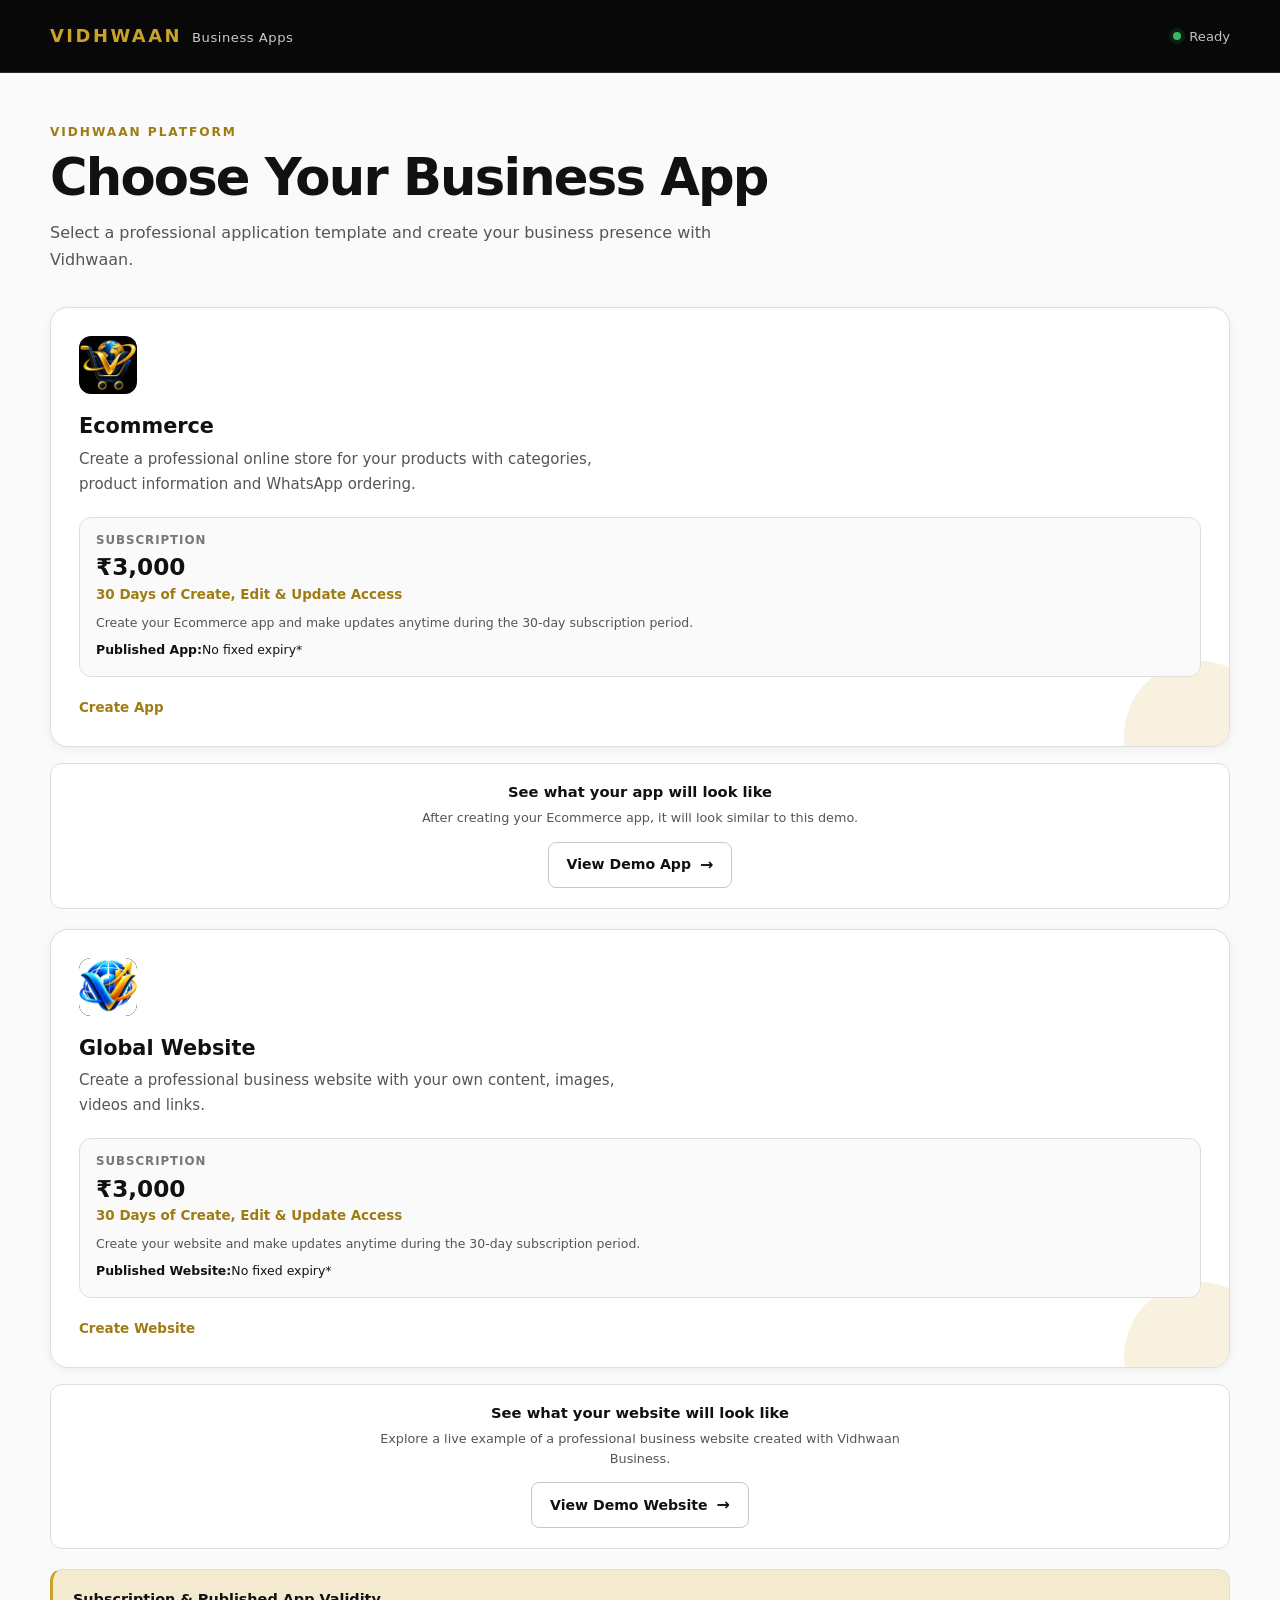
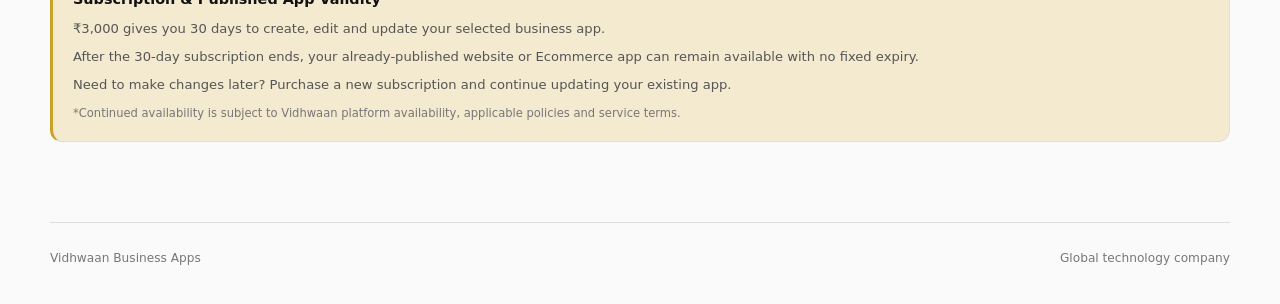
==== commit ac1e05a3: "chore: optimize production assets" ====
--- a/index.html
+++ b/index.html
@@ -1,2491 +1 @@
-<!DOCTYPE html>
-<html lang="en">
-<head>
-  <meta charset="UTF-8">
-  <meta
-    name="viewport"
-    content="width=device-width, initial-scale=1, viewport-fit=cover"
-  >
-  <meta
-    name="theme-color"
-    content="#000000"
-  >
-  <meta
-    name="description"
-    content="Create and manage your business app with Vidhwaan."
-  >
-
-  <meta
-    name="referrer"
-    content="strict-origin-when-cross-origin"
-  >
-
-  <title>Vidhwaan Business Apps</title>
-
-  <link
-    rel="stylesheet"
-    href="./main.css"
-  >
-</head>
-
-<body>
-  <a
-    class="skip-link"
-    href="#main-content"
-  >
-    Skip to main content
-  </a>
-
-  <header class="site-header">
-    <div class="site-header__inner">
-      <a
-        class="brand"
-        href="./"
-        aria-label="Vidhwaan Business Apps"
-      >
-        <span class="brand__name">VIDHWAAN</span>
-        <span class="brand__label">Business Apps</span>
-      </a>
-
-      <div class="site-header__status">
-        <span
-          class="status-indicator"
-          id="connection-status"
-          aria-hidden="true"
-        ></span>
-
-        <span id="connection-text">
-          Ready
-        </span>
-      </div>
-    </div>
-  </header>
-
-  <main
-    id="main-content"
-    class="builder"
-  >
-
-    <!-- =========================================================
-         TEMPLATE SELECTION
-         ========================================================= -->
-
-    <section
-      class="builder-section template-section"
-      id="template-section"
-      aria-labelledby="template-title"
-    >
-      <div class="section-heading">
-        <span class="section-heading__eyebrow">
-          Vidhwaan Platform
-        </span>
-
-        <h1
-          id="template-title"
-          class="section-heading__title"
-        >
-          Choose Your Business App
-        </h1>
-
-        <p class="section-heading__description">
-          Select a professional application template and create your
-          business presence with Vidhwaan.
-        </p>
-      </div>
-
-      <div
-        class="template-grid"
-        id="template-grid"
-      >
-
-        <button
-          type="button"
-          class="template-card"
-          data-template="ECM"
-          id="template-ecommerce"
-        >
-          <span
-            class="template-card__icon"
-          >
-            <img
-              src="./ecommerce/icons/logo.png"
-              alt="Ecommerce"
-              width="58"
-              height="58"
-            >
-          </span>
-
-          <span class="template-card__content">
-            <span class="template-card__title">
-              Ecommerce
-            </span>
-
-            <span class="template-card__description">
-              Create a professional online store for your products
-              with categories, product information and WhatsApp ordering.
-            </span>
-          </span>
-
-          <span class="template-card__pricing">
-            <span class="template-card__price-label">
-              Subscription
-            </span>
-
-            <span class="template-card__price-value">
-              ₹3,000
-            </span>
-
-            <span class="template-card__price-validity">
-              30 Days of Create, Edit &amp; Update Access
-            </span>
-
-            <span class="template-card__price-note">
-              Create your Ecommerce app and make updates anytime
-              during the 30-day subscription period.
-            </span>
-
-            <span class="template-card__price-published">
-              <strong>Published App:</strong>
-              No fixed expiry*
-            </span>
-          </span>
-
-          <span
-            class="template-card__action"
-            aria-hidden="true"
-          >
-            Create App
-          </span>
-        </button>
-
-        <div class="template-demo">
-          <p class="template-demo__title">
-            See what your app will look like
-          </p>
-
-          <p class="template-demo__description">
-            After creating your Ecommerce app, it will look similar to this demo.
-          </p>
-
-          <a
-            href="https://business.vidhwaan.com/ecommerce/9440246101/"
-            target="_blank"
-            rel="noopener noreferrer"
-            class="secondary-button template-demo__button"
-          >
-            View Demo App
-            <span aria-hidden="true">→</span>
-          </a>
-        </div>
-
-        <button
-          type="button"
-          class="template-card"
-          data-template="WEB"
-          id="template-website"
-        >
-          <span class="template-card__icon">
-            <img
-              src="./website/icons/icon-512.png"
-              alt="Global Website"
-              width="58"
-              height="58"
-            >
-          </span>
-
-          <span class="template-card__content">
-            <span class="template-card__title">
-              Global Website
-            </span>
-
-            <span class="template-card__description">
-              Create a professional business website with your
-              own content, images, videos and links.
-            </span>
-          </span>
-
-          <span class="template-card__pricing">
-            <span class="template-card__price-label">
-              Subscription
-            </span>
-
-            <span class="template-card__price-value">
-              ₹3,000
-            </span>
-
-            <span class="template-card__price-validity">
-              30 Days of Create, Edit &amp; Update Access
-            </span>
-
-            <span class="template-card__price-note">
-              Create your website and make updates anytime
-              during the 30-day subscription period.
-            </span>
-
-            <span class="template-card__price-published">
-              <strong>Published Website:</strong>
-              No fixed expiry*
-            </span>
-          </span>
-
-          <span
-            class="template-card__action"
-            aria-hidden="true"
-          >
-            Create Website
-          </span>
-        </button>
-
-        <div class="template-demo">
-          <p class="template-demo__title">
-            See what your website will look like
-          </p>
-
-          <p class="template-demo__description">
-            Explore a live example of a professional business website
-            created with Vidhwaan Business.
-          </p>
-
-          <a
-            href="https://business.vidhwaan.com/website/9440246101/"
-            target="_blank"
-            rel="noopener noreferrer"
-            class="secondary-button template-demo__button"
-          >
-            View Demo Website
-            <span aria-hidden="true">→</span>
-          </a>
-
-        </div>
-
-        <div class="template-pricing-note">
-          <strong>Subscription &amp; Published App Validity</strong>
-
-          <span>
-            ₹3,000 gives you 30 days to create, edit and update your
-            selected business app.
-          </span>
-
-          <span>
-            After the 30-day subscription ends, your already-published
-            website or Ecommerce app can remain available with no fixed expiry.
-          </span>
-
-          <span>
-            Need to make changes later? Purchase a new subscription
-            and continue updating your existing app.
-          </span>
-
-          <small>
-            *Continued availability is subject to Vidhwaan platform
-            availability, applicable policies and service terms.
-          </small>
-        </div>
-
-      </div>
-    </section>
-
-    <!-- =========================================================
-         ECOMMERCE BUILDER
-         ========================================================= -->
-
-    <section
-      class="builder-section setup-section"
-      id="ecommerce-section"
-      hidden
-      aria-labelledby="setup-title"
-    >
-
-      <div class="section-heading">
-        <button
-          type="button"
-          class="back-button"
-          id="back-to-templates"
-        >
-          <span aria-hidden="true">←</span>
-          <span>Back to Templates</span>
-        </button>
-
-        <span class="section-heading__eyebrow">
-          Ecommerce App
-        </span>
-
-        <h2
-          id="setup-title"
-          class="section-heading__title"
-        >
-          Set Up Your Business
-        </h2>
-
-        <p class="section-heading__description">
-          Enter your business information, products, contact details,
-          logo and location to create your public business app.
-        </p>
-      </div>
-
-
-      <!-- =======================================================
-           SUBSCRIPTION
-           ======================================================= -->
-
-      <div class="builder-card">
-        <div class="builder-card__header">
-          <div>
-            <span class="builder-card__number">01</span>
-
-            <h3 class="builder-card__title">
-              Subscription
-            </h3>
-
-            <p class="builder-card__description">
-              Enter your Vidhwaan subscription ID to authorize
-              creation of this business app.
-            </p>
-          </div>
-        </div>
-
-        <div class="form-group">
-          <label
-            for="subscription-id"
-            class="form-label"
-          >
-            Subscription ID
-            <span class="required-mark">*</span>
-          </label>
-
-          <input
-            type="text"
-            id="subscription-id"
-            class="form-input"
-            name="subscriptionId"
-            autocomplete="off"
-            maxlength="100"
-            placeholder="Enter your subscription ID"
-            required
-          >
-
-          <p
-            class="field-help"
-            id="subscription-help"
-          >
-            Your subscription will be verified before the app is created.
-          </p>
-
-          <a
-            href="https://paymentstore.vidhwaan.com"
-            target="_blank"
-            rel="noopener noreferrer"
-            class="subscription-get-link"
-          >
-            Get Subscription ID
-          </a>
-
-
-          <div class="form-group" style="margin-top: 20px;">
-            <label
-              for="business-password"
-              class="form-label"
-            >
-              Business Password
-              <span class="required-mark">*</span>
-            </label>
-
-            <div class="password-input-wrapper">
-              <input
-                type="password"
-                id="business-password"
-                class="form-input"
-                name="businessPassword"
-                autocomplete="new-password"
-                maxlength="100"
-                placeholder="Create your business password"
-                required
-              >
-
-              <button
-                type="button"
-                class="password-toggle"
-                id="business-password-toggle"
-                aria-label="Show password"
-                aria-pressed="false"
-              >
-                <span
-                  class="password-toggle__icon"
-                  aria-hidden="true"
-                >👁</span>
-              </button>
-            </div>
-
-            <p class="field-help">
-              Create a password to secure your business account.
-            </p>
-          </div>
-
-
-          <p
-            class="field-error"
-            id="subscription-error"
-            role="alert"
-            hidden
-          ></p>
-        </div>
-      </div>
-
-
-      <!-- =======================================================
-           BUSINESS INFORMATION
-           ======================================================= -->
-
-      <div class="builder-card">
-        <div class="builder-card__header">
-          <div>
-            <span class="builder-card__number">02</span>
-
-            <h3 class="builder-card__title">
-              Business Information
-            </h3>
-
-            <p class="builder-card__description">
-              Provide the information customers will see on your
-              business app.
-            </p>
-          </div>
-        </div>
-
-        <div class="form-grid">
-
-          <div class="form-group form-group--full">
-            <label
-              for="business-name"
-              class="form-label"
-            >
-              Business Name
-              <span class="required-mark">*</span>
-            </label>
-
-            <input
-              type="text"
-              id="business-name"
-              class="form-input"
-              name="businessName"
-              autocomplete="organization"
-              maxlength="120"
-              placeholder="Enter business name"
-              required
-            >
-          </div>
-
-
-          <div class="form-group form-group--full">
-            <label
-              for="business-tagline"
-              class="form-label"
-            >
-              Tagline
-            </label>
-
-            <input
-              type="text"
-              id="business-tagline"
-              class="form-input"
-              name="tagline"
-              maxlength="200"
-              placeholder="A short description of your business"
-            >
-          </div>
-
-
-          <div class="form-group form-group--full">
-            <label
-              for="business-address"
-              class="form-label"
-            >
-              Business Address
-              <span class="required-mark">*</span>
-            </label>
-
-            <textarea
-              id="business-address"
-              class="form-textarea"
-              name="address"
-              autocomplete="street-address"
-              maxlength="500"
-              rows="3"
-              placeholder="Enter complete business address"
-              required
-            ></textarea>
-          </div>
-
-
-          <div class="form-group">
-            <label
-              for="business-mobile"
-              class="form-label"
-            >
-              Mobile Number
-              <span class="required-mark">*</span>
-            </label>
-
-            <input
-              type="tel"
-              id="business-mobile"
-              class="form-input"
-              name="mobile"
-              autocomplete="tel"
-              inputmode="tel"
-              maxlength="20"
-              placeholder="Enter mobile number"
-              required
-            >
-          </div>
-
-
-          <div class="form-group">
-            <label
-              for="business-email"
-              class="form-label"
-            >
-              Email ID
-            </label>
-
-            <input
-              type="email"
-              id="business-email"
-              class="form-input"
-              name="email"
-              autocomplete="email"
-              maxlength="254"
-              placeholder="Enter email address"
-            >
-          </div>
-
-        </div>
-      </div>
-
-
-      <!-- =======================================================
-           WHATSAPP
-           ======================================================= -->
-
-      <div class="builder-card">
-        <div class="builder-card__header">
-          <div>
-            <span class="builder-card__number">03</span>
-
-            <h3 class="builder-card__title">
-              WhatsApp Orders
-            </h3>
-
-            <p class="builder-card__description">
-              Customers can submit their cart and send the complete
-              order summary directly to this WhatsApp number.
-            </p>
-          </div>
-        </div>
-
-        <div class="form-group">
-          <label
-            for="business-whatsapp"
-            class="form-label"
-          >
-            Business WhatsApp Number
-            <span class="required-mark">*</span>
-          </label>
-
-          <input
-            type="tel"
-            id="business-whatsapp"
-            class="form-input"
-            name="whatsapp"
-            autocomplete="tel"
-            inputmode="tel"
-            maxlength="20"
-            placeholder="Enter WhatsApp number"
-            required
-          >
-
-          <p class="field-help">
-            Use the number customers should contact for orders.
-          </p>
-        </div>
-      </div>
-
-
-      <!-- =======================================================
-           LOGO
-           ======================================================= -->
-
-      <div class="builder-card">
-        <div class="builder-card__header">
-          <div>
-            <span class="builder-card__number">04</span>
-
-            <h3 class="builder-card__title">
-              Business Logo
-            </h3>
-
-            <p class="builder-card__description">
-              Add a publicly accessible logo URL. The same logo will
-              be used on the business app and PWA installation.
-            </p>
-          </div>
-        </div>
-
-        <div class="form-group">
-          <label
-            for="business-logo"
-            class="form-label"
-          >
-            Public Logo URL
-          </label>
-
-          <input
-            type="url"
-            id="business-logo"
-            class="form-input"
-            name="logoUrl"
-            inputmode="url"
-            maxlength="2000"
-            placeholder="https://example.com/logo.png"
-          >
-
-          <p class="field-help">
-            Use an HTTPS image URL that is publicly accessible.
-          </p>
-
-          <div
-            class="logo-preview"
-            id="logo-preview"
-            hidden
-          >
-            <img
-              id="logo-preview-image"
-              src=""
-              alt="Business logo preview"
-              loading="lazy"
-              referrerpolicy="no-referrer"
-            >
-          </div>
-        </div>
-      </div>
-
-
-      <!-- =======================================================
-           LOCATION
-           ======================================================= -->
-
-      <div class="builder-card">
-        <div class="builder-card__header">
-          <div>
-            <span class="builder-card__number">05</span>
-
-            <h3 class="builder-card__title">
-              Business Location
-            </h3>
-
-            <p class="builder-card__description">
-              Verify the physical business location using your
-              device's GPS. You should be physically present at the
-              business when verification is performed.
-            </p>
-          </div>
-        </div>
-
-        <div
-          class="location-verification"
-          id="location-verification"
-        >
-
-          <div
-            class="location-status"
-            id="location-status"
-            aria-live="polite"
-          >
-            <span
-              class="location-status__indicator"
-              id="location-status-indicator"
-              aria-hidden="true"
-            ></span>
-
-            <span id="location-status-text">
-              Location not verified
-            </span>
-          </div>
-
-          <button
-            type="button"
-            class="secondary-button"
-            id="verify-location"
-          >
-            Verify Business Location
-          </button>
-
-          <div
-            class="location-details"
-            id="location-details"
-            hidden
-          >
-            <div class="location-detail">
-              <span class="location-detail__label">
-                Latitude
-              </span>
-
-              <span
-                class="location-detail__value"
-                id="location-latitude"
-              >
-                —
-              </span>
-            </div>
-
-            <div class="location-detail">
-              <span class="location-detail__label">
-                Longitude
-              </span>
-
-              <span
-                class="location-detail__value"
-                id="location-longitude"
-              >
-                —
-              </span>
-            </div>
-
-            <div class="location-detail">
-              <span class="location-detail__label">
-                Verified At
-              </span>
-
-              <span
-                class="location-detail__value"
-                id="location-verified-at"
-              >
-                —
-              </span>
-            </div>
-          </div>
-
-        </div>
-      </div>
-
-
-      <!-- =======================================================
-           CATEGORIES
-           ======================================================= -->
-
-      <div class="builder-card">
-        <div class="builder-card__header">
-          <div>
-            <span class="builder-card__number">06</span>
-
-            <h3 class="builder-card__title">
-              Product Categories
-            </h3>
-
-            <p class="builder-card__description">
-              Organize your products into clear categories.
-              You can edit the default categories or add new ones.
-            </p>
-          </div>
-
-          <button
-            type="button"
-            class="secondary-button secondary-button--small"
-            id="add-category"
-          >
-            Add Category
-          </button>
-        </div>
-
-        <div
-          class="category-list"
-          id="category-list"
-        ></div>
-
-        <div
-          class="empty-builder-state"
-          id="category-empty"
-          hidden
-        >
-          <p>
-            No categories added yet.
-          </p>
-
-          <button
-            type="button"
-            class="secondary-button"
-            id="add-first-category"
-          >
-            Add First Category
-          </button>
-        </div>
-      </div>
-
-
-      <!-- =======================================================
-           ITEMS
-           ======================================================= -->
-
-      <div class="builder-card">
-        <div class="builder-card__header">
-          <div>
-            <span class="builder-card__number">07</span>
-
-            <h3 class="builder-card__title">
-              Products / Items
-            </h3>
-
-            <p class="builder-card__description">
-              Add the products or items customers can view and order.
-            </p>
-          </div>
-
-          <button
-            type="button"
-            class="secondary-button secondary-button--small"
-            id="add-item"
-          >
-            Add Item
-          </button>
-        </div>
-
-        <div
-          class="item-list"
-          id="item-list"
-        ></div>
-
-        <div
-          class="empty-builder-state"
-          id="item-empty"
-          hidden
-        >
-          <p>
-            No products added yet.
-          </p>
-
-          <button
-            type="button"
-            class="secondary-button"
-            id="add-first-item"
-          >
-            Add First Item
-          </button>
-        </div>
-      </div>
-
-
-      <!-- =======================================================
-           PUBLISH
-           ======================================================= -->
-
-      <div class="builder-card publish-card">
-        <div class="builder-card__header">
-          <div>
-            <span class="builder-card__number">08</span>
-
-            <h3 class="builder-card__title">
-              Create / Update Business App
-            </h3>
-
-            <p class="builder-card__description">
-              Verify your information and publish your business app.
-            </p>
-          </div>
-        </div>
-
-        <div
-          class="validation-summary"
-          id="validation-summary"
-          hidden
-          role="alert"
-          aria-live="polite"
-        >
-          <h4 class="validation-summary__title">
-            Please review the following:
-          </h4>
-
-          <ul
-            class="validation-summary__list"
-            id="validation-list"
-          ></ul>
-        </div>
-
-        <button
-          type="button"
-          class="primary-button primary-button--large"
-          id="publish-business"
-        >
-          <span
-            class="button-spinner"
-            id="publish-spinner"
-            hidden
-            aria-hidden="true"
-          ></span>
-
-          <span id="publish-button-text">
-            Create Business App
-          </span>
-        </button>
-
-        <p
-          class="publish-status"
-          id="publish-status"
-          aria-live="polite"
-        ></p>
-      </div>
-
-    </section>
-
-
-    <!-- =========================================================
-         GLOBAL WEBSITE BUILDER
-         ========================================================= -->
-
-    <section
-      class="builder-section setup-section"
-      id="website-section"
-      hidden
-      aria-labelledby="website-section-title"
-    >
-
-      <div class="section-heading">
-
-        <button
-          type="button"
-          class="back-button"
-          id="website-back-to-templates"
-        >
-          <span aria-hidden="true">←</span>
-          <span>Back to Templates</span>
-        </button>
-
-        <span class="section-heading__eyebrow">
-          Global Website
-        </span>
-
-        <h2
-          id="website-section-title"
-          class="section-heading__title"
-        >
-          Create Your Professional Website
-        </h2>
-
-        <p class="section-heading__description">
-          Build a beautiful global business website with your
-          business information, sections, text, images, videos
-          and clickable links.
-        </p>
-
-      </div>
-
-
-      <!-- =======================================================
-           SUBSCRIPTION
-           ======================================================= -->
-
-      <div class="builder-card">
-
-        <div class="builder-card__header">
-
-          <div>
-
-            <span class="builder-card__number">
-              01
-            </span>
-
-            <h3 class="builder-card__title">
-              Subscription
-            </h3>
-
-            <p class="builder-card__description">
-              Enter your Vidhwaan subscription ID to authorize
-              creation of this website.
-            </p>
-
-          </div>
-
-        </div>
-
-        <div class="form-group">
-
-          <label
-            for="website-subscription-id"
-            class="form-label"
-          >
-            Subscription ID
-            <span class="required-mark">*</span>
-          </label>
-
-          <input
-            type="text"
-            id="website-subscription-id"
-            class="form-input"
-            name="websiteSubscriptionId"
-            autocomplete="off"
-            maxlength="100"
-            placeholder="Enter your subscription ID"
-            required
-          >
-
-          <p class="field-help">
-            Your subscription will be verified before the website
-            is created.
-          </p>
-
-          <a
-            href="https://paymentstore.vidhwaan.com"
-            target="_blank"
-            rel="noopener noreferrer"
-            class="subscription-get-link"
-          >
-            Get Subscription ID
-          </a>
-
-          <div
-            class="form-group"
-            style="margin-top: 20px;"
-          >
-
-            <label
-              for="website-password"
-              class="form-label"
-            >
-              Business Password
-              <span class="required-mark">*</span>
-            </label>
-
-            <div class="password-input-wrapper">
-
-              <input
-                type="password"
-                id="website-password"
-                class="form-input"
-                name="websitePassword"
-                autocomplete="new-password"
-                maxlength="100"
-                placeholder="Create your business password"
-                required
-              >
-
-              <button
-                type="button"
-                class="password-toggle"
-                id="website-password-toggle"
-                aria-label="Show password"
-                aria-pressed="false"
-              >
-                <span
-                  class="password-toggle__icon"
-                  aria-hidden="true"
-                >👁</span>
-              </button>
-
-            </div>
-
-            <p class="field-help">
-              Create a password to secure your business account.
-            </p>
-
-          </div>
-
-        </div>
-
-      </div>
-
-
-      <!-- =======================================================
-           BUSINESS INFORMATION
-           ======================================================= -->
-
-      <div class="builder-card">
-
-        <div class="builder-card__header">
-
-          <div>
-
-            <span class="builder-card__number">
-              02
-            </span>
-
-            <h3 class="builder-card__title">
-              Business Information
-            </h3>
-
-            <p class="builder-card__description">
-              Enter the information that will appear on your
-              professional website.
-            </p>
-
-          </div>
-
-        </div>
-
-        <div class="form-grid">
-
-          <div class="form-group form-group--full">
-
-            <label
-              for="website-business-name"
-              class="form-label"
-            >
-              Business Name
-              <span class="required-mark">*</span>
-            </label>
-
-            <input
-              type="text"
-              id="website-business-name"
-              class="form-input"
-              name="websiteBusinessName"
-              autocomplete="organization"
-              maxlength="120"
-              placeholder="Enter business name"
-              required
-            >
-
-          </div>
-
-
-
-          <div class="form-group form-group--full">
-
-            <label
-              for="website-tagline"
-              class="form-label"
-            >
-              Tagline
-            </label>
-
-            <input
-              type="text"
-              id="website-tagline"
-              class="form-input"
-              name="websiteTagline"
-              maxlength="200"
-              placeholder="A short description of your business"
-            >
-
-          </div>
-
-
-          <div class="form-group form-group--full">
-
-            <label
-              for="website-business-address"
-              class="form-label"
-            >
-              Business Address
-              <span class="required-mark">*</span>
-            </label>
-
-            <textarea
-              id="website-business-address"
-              class="form-textarea"
-              name="websiteBusinessAddress"
-              autocomplete="street-address"
-              maxlength="500"
-              rows="3"
-              placeholder="Enter complete business address"
-              required
-            ></textarea>
-
-          </div>
-
-
-
-
-
-
-          <div class="form-group">
-
-            <label
-              for="website-mobile"
-              class="form-label"
-            >
-              Mobile Number
-              <span class="required-mark">*</span>
-            </label>
-
-            <input
-              type="tel"
-              id="website-mobile"
-              class="form-input"
-              name="websiteMobile"
-              autocomplete="tel"
-              inputmode="tel"
-              maxlength="20"
-              placeholder="Enter mobile number"
-              required
-            >
-
-          </div>
-
-
-          <div class="form-group">
-
-            <label
-              for="website-email"
-              class="form-label"
-            >
-              Email ID
-            </label>
-
-            <input
-              type="email"
-              id="website-email"
-              class="form-input"
-              name="websiteEmail"
-              autocomplete="email"
-              maxlength="254"
-              placeholder="Enter email address"
-            >
-
-          </div>
-
-
-          <div class="form-group">
-
-            <label
-              for="website-whatsapp"
-              class="form-label"
-            >
-              WhatsApp Number
-              <span class="required-mark">*</span>
-            </label>
-
-            <input
-              type="tel"
-              id="website-whatsapp"
-              class="form-input"
-              name="websiteWhatsapp"
-              autocomplete="tel"
-              inputmode="tel"
-              maxlength="20"
-              placeholder="Enter WhatsApp number"
-              required
-            >
-
-          </div>
-
-        </div>
-
-      </div>
-
-
-      <!-- =======================================================
-           LOGO
-           ======================================================= -->
-
-      <div class="builder-card">
-
-        <div class="builder-card__header">
-
-          <div>
-
-            <span class="builder-card__number">
-              03
-            </span>
-
-            <h3 class="builder-card__title">
-              Business Logo
-            </h3>
-
-            <p class="builder-card__description">
-              Add a publicly accessible logo URL for your website
-              and PWA installation.
-            </p>
-
-          </div>
-
-        </div>
-
-        <div class="form-group">
-
-          <label
-            for="website-logo"
-            class="form-label"
-          >
-            Public Logo URL
-          </label>
-
-          <input
-            type="url"
-            id="website-logo"
-            class="form-input"
-            name="websiteLogoUrl"
-            inputmode="url"
-            maxlength="2000"
-            placeholder="https://example.com/logo.png"
-          >
-
-          <p class="field-help">
-            Use an HTTPS image URL that is publicly accessible.
-          </p>
-
-          <div
-            class="logo-preview"
-            id="website-logo-preview"
-            hidden
-          >
-            <img
-              id="website-logo-preview-image"
-              src=""
-              alt="Business logo preview"
-              loading="lazy"
-              referrerpolicy="no-referrer"
-            >
-          </div>
-
-        </div>
-
-      </div>
-
-
-      <!-- =======================================================
-           LOCATION
-           ======================================================= -->
-
-      <div class="builder-card">
-
-        <div class="builder-card__header">
-
-          <div>
-
-            <span class="builder-card__number">
-              04
-            </span>
-
-            <h3 class="builder-card__title">
-              Business Location
-            </h3>
-
-            <p class="builder-card__description">
-              Verify the physical business location using your
-              device GPS.
-            </p>
-
-          </div>
-
-        </div>
-
-        <div
-          class="location-verification"
-          id="website-location-verification"
-        >
-
-          <div
-            class="location-status"
-            id="website-location-status"
-            aria-live="polite"
-          >
-
-            <span
-              class="location-status__indicator"
-              id="website-location-status-indicator"
-              aria-hidden="true"
-            ></span>
-
-            <span id="website-location-status-text">
-              Location not verified
-            </span>
-
-          </div>
-
-          <button
-            type="button"
-            class="secondary-button"
-            id="website-verify-location"
-          >
-            Verify Business Location
-          </button>
-
-          <div
-            class="location-details"
-            id="website-location-details"
-            hidden
-          >
-
-            <div class="location-detail">
-
-              <span class="location-detail__label">
-                Latitude
-              </span>
-
-              <span
-                class="location-detail__value"
-                id="website-location-latitude"
-              >
-                —
-              </span>
-
-            </div>
-
-
-            <div class="location-detail">
-
-              <span class="location-detail__label">
-                Longitude
-              </span>
-
-              <span
-                class="location-detail__value"
-                id="website-location-longitude"
-              >
-                —
-              </span>
-
-            </div>
-
-
-            <div class="location-detail">
-
-              <span class="location-detail__label">
-                Verified At
-              </span>
-
-              <span
-                class="location-detail__value"
-                id="website-location-verified-at"
-              >
-                —
-              </span>
-
-            </div>
-
-          </div>
-
-        </div>
-
-      </div>
-
-
-      <!-- =======================================================
-           WEBSITE SECTIONS
-           ======================================================= -->
-
-      <div class="builder-card website-content-builder">
-
-        <div class="builder-card__header">
-
-          <div>
-
-            <span class="builder-card__number">
-              05
-            </span>
-
-            <h3 class="builder-card__title">
-              Website Content
-            </h3>
-
-            <p class="builder-card__description">
-              Add multiple sections and build each section with
-              text, images, videos and links in any order.
-            </p>
-
-          </div>
-
-          <button
-            type="button"
-            class="secondary-button secondary-button--small"
-            id="website-add-section"
-          >
-            Add Section
-          </button>
-
-        </div>
-
-
-        <div
-          class="website-sections"
-          id="website-sections"
-        ></div>
-
-
-        <div
-          class="empty-builder-state"
-          id="website-sections-empty"
-        >
-
-          <p>
-            No sections added yet.
-          </p>
-
-          <button
-            type="button"
-            class="secondary-button"
-            id="website-add-first-section"
-          >
-            Add First Section
-          </button>
-
-        </div>
-
-      </div>
-
-
-      <!-- =======================================================
-           FOOTER
-           ======================================================= -->
-
-      <div class="builder-card">
-
-        <div class="builder-card__header">
-
-          <div>
-
-            <span class="builder-card__number">
-              06
-            </span>
-
-            <h3 class="builder-card__title">
-              Website Footer
-            </h3>
-
-            <p class="builder-card__description">
-              Add footer names and links for your published website.
-            </p>
-
-          </div>
-
-          <button
-            type="button"
-            class="secondary-button secondary-button--small"
-            id="website-add-footer-link"
-          >
-            Add Footer Link
-          </button>
-
-        </div>
-
-
-        <div
-          class="website-footer-links"
-          id="website-footer-links"
-        ></div>
-
-
-        <div
-          class="empty-builder-state"
-          id="website-footer-empty"
-        >
-
-          <p>
-            No footer links added yet.
-          </p>
-
-        </div>
-
-      </div>
-
-
-      <!-- =======================================================
-           PUBLISH
-           ======================================================= -->
-
-      <div class="builder-card publish-card">
-
-        <div class="builder-card__header">
-
-          <div>
-
-            <span class="builder-card__number">
-              07
-            </span>
-
-            <h3 class="builder-card__title">
-              Create / Update Website
-            </h3>
-
-            <p class="builder-card__description">
-              Verify your information and publish your professional
-              Global Website.
-            </p>
-
-          </div>
-
-        </div>
-
-
-        <div
-          class="validation-summary"
-          id="website-validation-summary"
-          hidden
-          role="alert"
-          aria-live="polite"
-        >
-
-          <h4 class="validation-summary__title">
-            Please review the following:
-          </h4>
-
-          <ul
-            class="validation-summary__list"
-            id="website-validation-list"
-          ></ul>
-
-        </div>
-
-
-        <button
-          type="button"
-          class="primary-button primary-button--large"
-          id="website-publish"
-        >
-
-          <span
-            class="button-spinner"
-            id="website-publish-spinner"
-            hidden
-            aria-hidden="true"
-          ></span>
-
-          <span id="website-publish-button-text">
-            Create Website
-          </span>
-
-        </button>
-
-
-        <p
-          class="publish-status"
-          id="website-publish-status"
-          aria-live="polite"
-        ></p>
-
-
-      </div>
-
-    </section>
-
-
-    <!-- =========================================================
-         SUCCESS
-         ========================================================= -->
-
-    <section
-      class="builder-section success-section"
-      id="success-section"
-      hidden
-      aria-labelledby="success-title"
-    >
-      <div class="success-card">
-
-        <div
-          class="success-icon"
-          aria-hidden="true"
-        >
-          ✓
-        </div>
-
-        <span class="section-heading__eyebrow">
-          Vidhwaan Business Apps
-        </span>
-
-        <h2
-          id="success-title"
-          class="success-title"
-        >
-          Your Business App Is Ready
-        </h2>
-
-        <p
-          class="success-description"
-          id="success-description"
-        >
-          Your business app has been successfully created.
-        </p>
-
-        <div
-          class="success-url-box"
-          id="success-url-box"
-        >
-          <span class="success-url-box__label">
-            Business App
-          </span>
-
-          <a
-            href="#"
-            id="business-app-url"
-            class="success-url-box__url is-pending"
-            aria-disabled="true"
-            tabindex="-1"
-          >
-            Preparing Business App...
-          </a>
-        </div>
-
-        <p
-          class="deployment-status"
-          id="deployment-status"
-          aria-live="polite"
-        >
-          Publishing your business app...
-        </p>
-
-        <div class="success-actions">
-
-          <button
-            type="button"
-            class="primary-button"
-            id="open-business-app"
-          >
-            Open Business App
-          </button>
-
-          <button
-            type="button"
-            class="secondary-button"
-            id="edit-business"
-          >
-            Edit Business
-          </button>
-
-          <button
-            type="button"
-            class="secondary-button"
-            id="create-another"
-          >
-            Create Another App
-          </button>
-
-        </div>
-
-      </div>
-    </section>
-
-  </main>
-
-
-  <!-- ===========================================================
-       CATEGORY MODAL
-       =========================================================== -->
-
-  <div
-    class="modal"
-    id="category-modal"
-    hidden
-    aria-hidden="true"
-  >
-    <div
-      class="modal__backdrop"
-      data-modal-close="category-modal"
-    ></div>
-
-    <div
-      class="modal__dialog"
-      role="dialog"
-      aria-modal="true"
-      aria-labelledby="category-modal-title"
-    >
-      <div class="modal__header">
-
-        <h2
-          class="modal__title"
-          id="category-modal-title"
-        >
-          Add Category
-        </h2>
-
-        <button
-          type="button"
-          class="modal__close"
-          id="category-modal-close"
-          aria-label="Close category dialog"
-        >
-          ×
-        </button>
-
-      </div>
-
-      <div class="modal__body">
-
-        <div class="form-group">
-          <label
-            for="category-name"
-            class="form-label"
-          >
-            Category Name
-            <span class="required-mark">*</span>
-          </label>
-
-          <input
-            type="text"
-            id="category-name"
-            class="form-input"
-            maxlength="100"
-            placeholder="Enter category name"
-            autocomplete="off"
-          >
-
-          <p
-            class="field-error"
-            id="category-name-error"
-            role="alert"
-            hidden
-          ></p>
-        </div>
-
-      </div>
-
-      <div class="modal__footer">
-
-        <button
-          type="button"
-          class="secondary-button"
-          id="category-cancel"
-        >
-          Cancel
-        </button>
-
-        <button
-          type="button"
-          class="primary-button"
-          id="category-save"
-        >
-          Add Category
-        </button>
-
-      </div>
-    </div>
-  </div>
-
-
-  <!-- ===========================================================
-       ITEM MODAL
-       =========================================================== -->
-
-  <div
-    class="modal"
-    id="item-modal"
-    hidden
-    aria-hidden="true"
-  >
-    <div
-      class="modal__backdrop"
-      data-modal-close="item-modal"
-    ></div>
-
-    <div
-      class="modal__dialog modal__dialog--large"
-      role="dialog"
-      aria-modal="true"
-      aria-labelledby="item-modal-title"
-    >
-
-      <div class="modal__header">
-
-        <h2
-          class="modal__title"
-          id="item-modal-title"
-        >
-          Add Item
-        </h2>
-
-        <button
-          type="button"
-          class="modal__close"
-          id="item-modal-close"
-          aria-label="Close item dialog"
-        >
-          ×
-        </button>
-
-      </div>
-
-      <div class="modal__body">
-
-        <div class="form-grid">
-
-          <div class="form-group form-group--full">
-            <label
-              for="item-name"
-              class="form-label"
-            >
-              Item Name
-              <span class="required-mark">*</span>
-            </label>
-
-            <input
-              type="text"
-              id="item-name"
-              class="form-input"
-              maxlength="150"
-              placeholder="Enter item name"
-              autocomplete="off"
-            >
-          </div>
-
-
-          <div class="form-group">
-            <label
-              for="item-price"
-              class="form-label"
-            >
-              Price
-              <span class="required-mark">*</span>
-            </label>
-
-            <input
-              type="number"
-              id="item-price"
-              class="form-input"
-              min="0"
-              max="99999999"
-              step="0.01"
-              inputmode="decimal"
-              placeholder="0.00"
-            >
-          </div>
-
-
-          <div class="form-group">
-            <label
-              for="item-quantity"
-              class="form-label"
-            >
-              Quantity
-            </label>
-
-            <input
-              type="number"
-              id="item-quantity"
-              class="form-input"
-              min="0"
-              max="999999999"
-              step="1"
-              inputmode="numeric"
-              placeholder="0"
-            >
-          </div>
-
-
-          <div class="form-group">
-            <label
-              for="item-unit"
-              class="form-label"
-            >
-              Unit
-            </label>
-
-            <input
-              type="text"
-              id="item-unit"
-              class="form-input"
-              maxlength="50"
-              placeholder="kg, piece, litre, etc."
-            >
-          </div>
-
-
-          <div class="form-group">
-            <label
-              for="item-category"
-              class="form-label"
-            >
-              Category
-              <span class="required-mark">*</span>
-            </label>
-
-            <select
-              id="item-category"
-              class="form-select"
-            >
-              <option value="">
-                Select category
-              </option>
-            </select>
-          </div>
-
-
-          <div class="form-group form-group--full">
-            <label
-              for="item-description"
-              class="form-label"
-            >
-              Description
-            </label>
-
-            <textarea
-              id="item-description"
-              class="form-textarea"
-              maxlength="1000"
-              rows="4"
-              placeholder="Describe the item"
-            ></textarea>
-          </div>
-
-
-          <div class="form-group form-group--full">
-            <label
-              for="item-youtube"
-              class="form-label"
-            >
-              YouTube Shorts Link
-            </label>
-
-            <input
-              type="url"
-              id="item-youtube"
-              class="form-input"
-              maxlength="2000"
-              inputmode="url"
-              placeholder="https://youtube.com/shorts/..."
-            >
-
-            <p class="field-help">
-              Add a YouTube Shorts link. Customers can watch the
-              video by selecting the item image in the public app.
-            </p>
-          </div>
-
-        </div>
-
-        <p
-          class="field-error"
-          id="item-form-error"
-          role="alert"
-          hidden
-        ></p>
-
-      </div>
-
-      <div class="modal__footer">
-
-        <button
-          type="button"
-          class="secondary-button"
-          id="item-cancel"
-        >
-          Cancel
-        </button>
-
-        <button
-          type="button"
-          class="primary-button"
-          id="item-save"
-        >
-          Add Item
-        </button>
-
-      </div>
-
-    </div>
-  </div>
-
-
-
-  <!-- ===========================================================
-       WEBSITE CONTENT EDITOR MODAL
-       =========================================================== -->
-
-  <div
-    class="modal"
-    id="website-content-modal"
-    hidden
-    aria-hidden="true"
-  >
-    <div
-      class="modal__backdrop"
-      data-modal-close="website-content-modal"
-    ></div>
-
-    <div
-      class="modal__dialog modal__dialog--large website-content-modal"
-      role="dialog"
-      aria-modal="true"
-      aria-labelledby="website-content-modal-title"
-    >
-
-      <div class="modal__header">
-
-        <div>
-          <span
-            class="section-heading__eyebrow"
-            id="website-content-modal-eyebrow"
-          >
-            Website Content
-          </span>
-
-          <h2
-            class="modal__title"
-            id="website-content-modal-title"
-          >
-            Add Content
-          </h2>
-
-          <p
-            class="website-modal-help"
-            id="website-content-modal-description"
-          >
-            Add professional content to this website section.
-          </p>
-        </div>
-
-        <button
-          type="button"
-          class="modal__close"
-          id="website-content-modal-close"
-          aria-label="Close website content editor"
-        >
-          ×
-        </button>
-
-      </div>
-
-
-      <div class="modal__body">
-
-        <!-- =====================================================
-             PARAGRAPH / SUB-PARAGRAPH
-             ===================================================== -->
-
-        <div
-          class="form-group"
-          id="website-content-text-field"
-          hidden
-        >
-
-          <label
-            for="website-content-text"
-            class="form-label"
-            id="website-content-text-label"
-          >
-            Paragraph
-            <span class="required-mark">*</span>
-          </label>
-
-          <textarea
-            id="website-content-text"
-            class="form-textarea website-content-modal__textarea"
-            maxlength="10000"
-            rows="10"
-            placeholder="Write your content here..."
-          ></textarea>
-
-          <p class="field-help">
-            Write naturally. You can add long, detailed content here.
-          </p>
-
-        </div>
-
-
-        <!-- =====================================================
-             REPEATABLE CONTENT
-             ===================================================== -->
-
-        <div
-          id="website-content-repeatable-field"
-          hidden
-        >
-
-          <div class="form-group">
-
-            <div class="builder-card__header">
-
-              <div>
-                <label
-                  class="form-label"
-                  id="website-content-repeatable-label"
-                >
-                  Items
-                  <span class="required-mark">*</span>
-                </label>
-
-                <p
-                  class="field-help"
-                  id="website-content-repeatable-help"
-                >
-                  Add one or more items.
-                </p>
-              </div>
-
-              <button
-                type="button"
-                class="secondary-button secondary-button--small"
-                id="website-content-add-row"
-              >
-                + Add Another
-              </button>
-
-            </div>
-
-          </div>
-
-
-          <div
-            class="website-field-list"
-            id="website-content-row-list"
-          ></div>
-
-        </div>
-
-
-        <!-- =====================================================
-             VALIDATION
-             ===================================================== -->
-
-        <p
-          class="field-error"
-          id="website-content-form-error"
-          role="alert"
-          hidden
-        ></p>
-
-      </div>
-
-
-      <div class="modal__footer">
-
-        <button
-          type="button"
-          class="secondary-button"
-          id="website-content-cancel"
-        >
-          Cancel
-        </button>
-
-        <button
-          type="button"
-          class="primary-button"
-          id="website-content-save"
-        >
-          Add Content
-        </button>
-
-      </div>
-
-    </div>
-  </div>
-
-
-  <!-- ===========================================================
-       WEBSITE FOOTER LINK EDITOR MODAL
-       =========================================================== -->
-
-  <div
-    class="modal"
-    id="website-footer-modal"
-    hidden
-    aria-hidden="true"
-  >
-
-    <div
-      class="modal__backdrop"
-      data-modal-close="website-footer-modal"
-    ></div>
-
-
-    <div
-      class="modal__dialog website-footer-modal"
-      role="dialog"
-      aria-modal="true"
-      aria-labelledby="website-footer-modal-title"
-    >
-
-      <div class="modal__header">
-
-        <div>
-
-          <span
-            class="section-heading__eyebrow"
-            id="website-footer-modal-eyebrow"
-          >
-            Website Footer
-          </span>
-
-          <h2
-            class="modal__title"
-            id="website-footer-modal-title"
-          >
-            Add Footer Link
-          </h2>
-
-          <p
-            class="website-modal-help"
-            id="website-footer-modal-description"
-          >
-            Add a name and destination URL for your website footer.
-          </p>
-
-        </div>
-
-
-        <button
-          type="button"
-          class="modal__close"
-          id="website-footer-modal-close"
-          aria-label="Close footer link editor"
-        >
-          ×
-        </button>
-
-      </div>
-
-
-      <div class="modal__body">
-
-        <!-- =====================================================
-             FOOTER NAME
-             ===================================================== -->
-
-        <div class="form-group">
-
-          <label
-            for="website-footer-name"
-            class="form-label"
-          >
-            Footer Name
-            <span class="required-mark">*</span>
-          </label>
-
-          <input
-            type="text"
-            id="website-footer-name"
-            class="form-input"
-            name="websiteFooterName"
-            maxlength="100"
-            autocomplete="off"
-            placeholder="Example: Privacy Policy"
-          />
-
-          <p class="field-help">
-            This name will appear as a clickable link in your
-            published website footer.
-          </p>
-
-        </div>
-
-
-        <!-- =====================================================
-             FOOTER URL
-             ===================================================== -->
-
-        <div class="form-group">
-
-          <label
-            for="website-footer-url"
-            class="form-label"
-          >
-            Footer Link URL
-            <span class="required-mark">*</span>
-          </label>
-
-          <input
-            type="url"
-            id="website-footer-url"
-            class="form-input"
-            name="websiteFooterUrl"
-            maxlength="2048"
-            autocomplete="url"
-            inputmode="url"
-            placeholder="https://example.com/privacy-policy"
-          />
-
-          <p class="field-help">
-            Enter the complete HTTPS website address.
-          </p>
-
-        </div>
-
-
-        <!-- =====================================================
-             VALIDATION
-             ===================================================== -->
-
-        <p
-          class="field-error"
-          id="website-footer-form-error"
-          role="alert"
-          hidden
-        ></p>
-
-      </div>
-
-
-      <div class="modal__footer">
-
-        <button
-          type="button"
-          class="secondary-button"
-          id="website-footer-cancel"
-        >
-          Cancel
-        </button>
-
-        <button
-          type="button"
-          class="primary-button"
-          id="website-footer-save"
-        >
-          Add Footer Link
-        </button>
-
-      </div>
-
-    </div>
-
-  </div>
-
-
-
-
-
-
-
-  <!-- ===========================================================
-       APPLICATION LOADING
-       =========================================================== -->
-
-  <div
-    class="application-loader"
-    id="application-loader"
-    hidden
-    aria-live="polite"
-    aria-busy="true"
-  >
-    <div class="application-loader__panel">
-      <span
-        class="loader-spinner"
-        aria-hidden="true"
-      ></span>
-
-      <p id="loader-text">
-        Processing...
-      </p>
-    </div>
-  </div>
-
-
-  <!-- ===========================================================
-       TOAST
-       =========================================================== -->
-
-  <div
-    class="toast-container"
-    id="toast-container"
-    aria-live="polite"
-    aria-atomic="true"
-  ></div>
-
-
-  <!-- ===========================================================
-       FOOTER
-       =========================================================== -->
-
-  <footer class="site-footer">
-    <p>
-      Vidhwaan Business Apps
-    </p>
-
-    <p>
-      Global technology company
-    </p>
-  </footer>
-
-
-  <script
-    src="./app.js"
-    defer
-  ></script>
-</body>
-</html>
+<!doctype html><html lang=en><head><meta charset=UTF-8><meta name=viewport content="width=device-width,initial-scale=1,viewport-fit=cover"><meta name=theme-color content=#000000><meta name=description content="Create and manage your business app with Vidhwaan."><meta name=referrer content=strict-origin-when-cross-origin><title>Vidhwaan Business Apps</title><link rel=stylesheet href=./main.css></head><body><a class=skip-link href=#main-content>Skip to main content</a><header class=site-header><div class=site-header__inner><a class=brand href=./ aria-label="Vidhwaan Business Apps"><span class=brand__name>VIDHWAAN</span><span class=brand__label>Business Apps</span></a><div class=site-header__status><span class=status-indicator id=connection-status aria-hidden=true></span><span id=connection-text>Ready</span></div></div></header><main id=main-content class=builder><section class="builder-section template-section" id=template-section aria-labelledby=template-title><div class=section-heading><span class=section-heading__eyebrow>Vidhwaan Platform</span><h1 id=template-title class=section-heading__title>Choose Your Business App</h1><p class=section-heading__description>Select a professional application template and create your business presence with Vidhwaan.</p></div><div class=template-grid id=template-grid><button type=button class=template-card data-template=ECM id=template-ecommerce><span class=template-card__icon><img src=./ecommerce/icons/logo.png alt=Ecommerce width=58 height=58></span><span class=template-card__content><span class=template-card__title>Ecommerce</span><span class=template-card__description>Create a professional online store for your products with categories, product information and WhatsApp ordering.</span></span><span class=template-card__pricing><span class=template-card__price-label>Subscription</span><span class=template-card__price-value>₹3,000</span><span class=template-card__price-validity>30 Days of Create, Edit &amp; Update Access</span><span class=template-card__price-note>Create your Ecommerce app and make updates anytime during the 30-day subscription period.</span><span class=template-card__price-published><strong>Published App:</strong>No fixed expiry*</span></span><span class=template-card__action aria-hidden=true>Create App</span></button><div class=template-demo><p class=template-demo__title>See what your app will look like</p><p class=template-demo__description>After creating your Ecommerce app, it will look similar to this demo.</p><a href=https://business.vidhwaan.com/ecommerce/9440246101/ target=_blank rel="noopener noreferrer" class="secondary-button template-demo__button">View Demo App<span aria-hidden=true>→</span></a></div><button type=button class=template-card data-template=WEB id=template-website><span class=template-card__icon><img src=./website/icons/icon-512.png alt="Global Website" width=58 height=58></span><span class=template-card__content><span class=template-card__title>Global Website</span><span class=template-card__description>Create a professional business website with your own content, images, videos and links.</span></span><span class=template-card__pricing><span class=template-card__price-label>Subscription</span><span class=template-card__price-value>₹3,000</span><span class=template-card__price-validity>30 Days of Create, Edit &amp; Update Access</span><span class=template-card__price-note>Create your website and make updates anytime during the 30-day subscription period.</span><span class=template-card__price-published><strong>Published Website:</strong>No fixed expiry*</span></span><span class=template-card__action aria-hidden=true>Create Website</span></button><div class=template-demo><p class=template-demo__title>See what your website will look like</p><p class=template-demo__description>Explore a live example of a professional business website created with Vidhwaan Business.</p><a href=https://business.vidhwaan.com/website/9440246101/ target=_blank rel="noopener noreferrer" class="secondary-button template-demo__button">View Demo Website<span aria-hidden=true>→</span></a></div><div class=template-pricing-note><strong>Subscription &amp; Published App Validity</strong><span>₹3,000 gives you 30 days to create, edit and update your selected business app.</span><span>After the 30-day subscription ends, your already-published website or Ecommerce app can remain available with no fixed expiry.</span><span>Need to make changes later? Purchase a new subscription and continue updating your existing app.</span><small>*Continued availability is subject to Vidhwaan platform availability, applicable policies and service terms.</small></div></div></section><section class="builder-section setup-section" id=ecommerce-section hidden aria-labelledby=setup-title><div class=section-heading><button type=button class=back-button id=back-to-templates><span aria-hidden=true>←</span><span>Back to Templates</span></button><span class=section-heading__eyebrow>Ecommerce App</span><h2 id=setup-title class=section-heading__title>Set Up Your Business</h2><p class=section-heading__description>Enter your business information, products, contact details, logo and location to create your public business app.</p></div><div class=builder-card><div class=builder-card__header><div><span class=builder-card__number>01</span><h3 class=builder-card__title>Subscription</h3><p class=builder-card__description>Enter your Vidhwaan subscription ID to authorize creation of this business app.</p></div></div><div class=form-group><label for=subscription-id class=form-label>Subscription ID<span class=required-mark>*</span></label><input id=subscription-id class=form-input name=subscriptionId autocomplete=off maxlength=100 placeholder="Enter your subscription ID" required><p class=field-help id=subscription-help>Your subscription will be verified before the app is created.</p><a href=https://paymentstore.vidhwaan.com target=_blank rel="noopener noreferrer" class=subscription-get-link>Get Subscription ID</a><div class=form-group style=margin-top:20px><label for=business-password class=form-label>Business Password<span class=required-mark>*</span></label><div class=password-input-wrapper><input type=password id=business-password class=form-input name=businessPassword autocomplete=new-password maxlength=100 placeholder="Create your business password" required><button type=button class=password-toggle id=business-password-toggle aria-label="Show password" aria-pressed=false><span class=password-toggle__icon aria-hidden=true>👁</span></button></div><p class=field-help>Create a password to secure your business account.</p></div><p class=field-error id=subscription-error role=alert hidden></p></div></div><div class=builder-card><div class=builder-card__header><div><span class=builder-card__number>02</span><h3 class=builder-card__title>Business Information</h3><p class=builder-card__description>Provide the information customers will see on your business app.</p></div></div><div class=form-grid><div class="form-group form-group--full"><label for=business-name class=form-label>Business Name<span class=required-mark>*</span></label><input id=business-name class=form-input name=businessName autocomplete=organization maxlength=120 placeholder="Enter business name" required></div><div class="form-group form-group--full"><label for=business-tagline class=form-label>Tagline</label><input id=business-tagline class=form-input name=tagline maxlength=200 placeholder="A short description of your business"></div><div class="form-group form-group--full"><label for=business-address class=form-label>Business Address<span class=required-mark>*</span></label><textarea id=business-address class=form-textarea name=address autocomplete=street-address maxlength=500 rows=3 placeholder="Enter complete business address" required></textarea></div><div class=form-group><label for=business-mobile class=form-label>Mobile Number<span class=required-mark>*</span></label><input type=tel id=business-mobile class=form-input name=mobile autocomplete=tel inputmode=tel maxlength=20 placeholder="Enter mobile number" required></div><div class=form-group><label for=business-email class=form-label>Email ID</label><input type=email id=business-email class=form-input name=email autocomplete=email maxlength=254 placeholder="Enter email address"></div></div></div><div class=builder-card><div class=builder-card__header><div><span class=builder-card__number>03</span><h3 class=builder-card__title>WhatsApp Orders</h3><p class=builder-card__description>Customers can submit their cart and send the complete order summary directly to this WhatsApp number.</p></div></div><div class=form-group><label for=business-whatsapp class=form-label>Business WhatsApp Number<span class=required-mark>*</span></label><input type=tel id=business-whatsapp class=form-input name=whatsapp autocomplete=tel inputmode=tel maxlength=20 placeholder="Enter WhatsApp number" required><p class=field-help>Use the number customers should contact for orders.</p></div></div><div class=builder-card><div class=builder-card__header><div><span class=builder-card__number>04</span><h3 class=builder-card__title>Business Logo</h3><p class=builder-card__description>Add a publicly accessible logo URL. The same logo will be used on the business app and PWA installation.</p></div></div><div class=form-group><label for=business-logo class=form-label>Public Logo URL</label><input type=url id=business-logo class=form-input name=logoUrl inputmode=url maxlength=2000 placeholder=https://example.com/logo.png><p class=field-help>Use an HTTPS image URL that is publicly accessible.</p><div class=logo-preview id=logo-preview hidden><img id=logo-preview-image src="" alt="Business logo preview" loading=lazy referrerpolicy=no-referrer></div></div></div><div class=builder-card><div class=builder-card__header><div><span class=builder-card__number>05</span><h3 class=builder-card__title>Business Location</h3><p class=builder-card__description>Verify the physical business location using your device's GPS. You should be physically present at the business when verification is performed.</p></div></div><div class=location-verification id=location-verification><div class=location-status id=location-status aria-live=polite><span class=location-status__indicator id=location-status-indicator aria-hidden=true></span><span id=location-status-text>Location not verified</span></div><button type=button class=secondary-button id=verify-location>Verify Business Location</button><div class=location-details id=location-details hidden><div class=location-detail><span class=location-detail__label>Latitude</span><span class=location-detail__value id=location-latitude>—</span></div><div class=location-detail><span class=location-detail__label>Longitude</span><span class=location-detail__value id=location-longitude>—</span></div><div class=location-detail><span class=location-detail__label>Verified At</span><span class=location-detail__value id=location-verified-at>—</span></div></div></div></div><div class=builder-card><div class=builder-card__header><div><span class=builder-card__number>06</span><h3 class=builder-card__title>Product Categories</h3><p class=builder-card__description>Organize your products into clear categories. You can edit the default categories or add new ones.</p></div><button type=button class="secondary-button secondary-button--small" id=add-category>Add Category</button></div><div class=category-list id=category-list></div><div class=empty-builder-state id=category-empty hidden><p>No categories added yet.</p><button type=button class=secondary-button id=add-first-category>Add First Category</button></div></div><div class=builder-card><div class=builder-card__header><div><span class=builder-card__number>07</span><h3 class=builder-card__title>Products / Items</h3><p class=builder-card__description>Add the products or items customers can view and order.</p></div><button type=button class="secondary-button secondary-button--small" id=add-item>Add Item</button></div><div class=item-list id=item-list></div><div class=empty-builder-state id=item-empty hidden><p>No products added yet.</p><button type=button class=secondary-button id=add-first-item>Add First Item</button></div></div><div class="builder-card publish-card"><div class=builder-card__header><div><span class=builder-card__number>08</span><h3 class=builder-card__title>Create / Update Business App</h3><p class=builder-card__description>Verify your information and publish your business app.</p></div></div><div class=validation-summary id=validation-summary hidden role=alert aria-live=polite><h4 class=validation-summary__title>Please review the following:</h4><ul class=validation-summary__list id=validation-list></ul></div><button type=button class="primary-button primary-button--large" id=publish-business><span class=button-spinner id=publish-spinner hidden aria-hidden=true></span><span id=publish-button-text>Create Business App</span></button><p class=publish-status id=publish-status aria-live=polite></p></div></section><section class="builder-section setup-section" id=website-section hidden aria-labelledby=website-section-title><div class=section-heading><button type=button class=back-button id=website-back-to-templates><span aria-hidden=true>←</span><span>Back to Templates</span></button><span class=section-heading__eyebrow>Global Website</span><h2 id=website-section-title class=section-heading__title>Create Your Professional Website</h2><p class=section-heading__description>Build a beautiful global business website with your business information, sections, text, images, videos and clickable links.</p></div><div class=builder-card><div class=builder-card__header><div><span class=builder-card__number>01</span><h3 class=builder-card__title>Subscription</h3><p class=builder-card__description>Enter your Vidhwaan subscription ID to authorize creation of this website.</p></div></div><div class=form-group><label for=website-subscription-id class=form-label>Subscription ID<span class=required-mark>*</span></label><input id=website-subscription-id class=form-input name=websiteSubscriptionId autocomplete=off maxlength=100 placeholder="Enter your subscription ID" required><p class=field-help>Your subscription will be verified before the website is created.</p><a href=https://paymentstore.vidhwaan.com target=_blank rel="noopener noreferrer" class=subscription-get-link>Get Subscription ID</a><div class=form-group style=margin-top:20px><label for=website-password class=form-label>Business Password<span class=required-mark>*</span></label><div class=password-input-wrapper><input type=password id=website-password class=form-input name=websitePassword autocomplete=new-password maxlength=100 placeholder="Create your business password" required><button type=button class=password-toggle id=website-password-toggle aria-label="Show password" aria-pressed=false><span class=password-toggle__icon aria-hidden=true>👁</span></button></div><p class=field-help>Create a password to secure your business account.</p></div></div></div><div class=builder-card><div class=builder-card__header><div><span class=builder-card__number>02</span><h3 class=builder-card__title>Business Information</h3><p class=builder-card__description>Enter the information that will appear on your professional website.</p></div></div><div class=form-grid><div class="form-group form-group--full"><label for=website-business-name class=form-label>Business Name<span class=required-mark>*</span></label><input id=website-business-name class=form-input name=websiteBusinessName autocomplete=organization maxlength=120 placeholder="Enter business name" required></div><div class="form-group form-group--full"><label for=website-tagline class=form-label>Tagline</label><input id=website-tagline class=form-input name=websiteTagline maxlength=200 placeholder="A short description of your business"></div><div class="form-group form-group--full"><label for=website-business-address class=form-label>Business Address<span class=required-mark>*</span></label><textarea id=website-business-address class=form-textarea name=websiteBusinessAddress autocomplete=street-address maxlength=500 rows=3 placeholder="Enter complete business address" required></textarea></div><div class=form-group><label for=website-mobile class=form-label>Mobile Number<span class=required-mark>*</span></label><input type=tel id=website-mobile class=form-input name=websiteMobile autocomplete=tel inputmode=tel maxlength=20 placeholder="Enter mobile number" required></div><div class=form-group><label for=website-email class=form-label>Email ID</label><input type=email id=website-email class=form-input name=websiteEmail autocomplete=email maxlength=254 placeholder="Enter email address"></div><div class=form-group><label for=website-whatsapp class=form-label>WhatsApp Number<span class=required-mark>*</span></label><input type=tel id=website-whatsapp class=form-input name=websiteWhatsapp autocomplete=tel inputmode=tel maxlength=20 placeholder="Enter WhatsApp number" required></div></div></div><div class=builder-card><div class=builder-card__header><div><span class=builder-card__number>03</span><h3 class=builder-card__title>Business Logo</h3><p class=builder-card__description>Add a publicly accessible logo URL for your website and PWA installation.</p></div></div><div class=form-group><label for=website-logo class=form-label>Public Logo URL</label><input type=url id=website-logo class=form-input name=websiteLogoUrl inputmode=url maxlength=2000 placeholder=https://example.com/logo.png><p class=field-help>Use an HTTPS image URL that is publicly accessible.</p><div class=logo-preview id=website-logo-preview hidden><img id=website-logo-preview-image src="" alt="Business logo preview" loading=lazy referrerpolicy=no-referrer></div></div></div><div class=builder-card><div class=builder-card__header><div><span class=builder-card__number>04</span><h3 class=builder-card__title>Business Location</h3><p class=builder-card__description>Verify the physical business location using your device GPS.</p></div></div><div class=location-verification id=website-location-verification><div class=location-status id=website-location-status aria-live=polite><span class=location-status__indicator id=website-location-status-indicator aria-hidden=true></span><span id=website-location-status-text>Location not verified</span></div><button type=button class=secondary-button id=website-verify-location>Verify Business Location</button><div class=location-details id=website-location-details hidden><div class=location-detail><span class=location-detail__label>Latitude</span><span class=location-detail__value id=website-location-latitude>—</span></div><div class=location-detail><span class=location-detail__label>Longitude</span><span class=location-detail__value id=website-location-longitude>—</span></div><div class=location-detail><span class=location-detail__label>Verified At</span><span class=location-detail__value id=website-location-verified-at>—</span></div></div></div></div><div class="builder-card website-content-builder"><div class=builder-card__header><div><span class=builder-card__number>05</span><h3 class=builder-card__title>Website Content</h3><p class=builder-card__description>Add multiple sections and build each section with text, images, videos and links in any order.</p></div><button type=button class="secondary-button secondary-button--small" id=website-add-section>Add Section</button></div><div class=website-sections id=website-sections></div><div class=empty-builder-state id=website-sections-empty><p>No sections added yet.</p><button type=button class=secondary-button id=website-add-first-section>Add First Section</button></div></div><div class=builder-card><div class=builder-card__header><div><span class=builder-card__number>06</span><h3 class=builder-card__title>Website Footer</h3><p class=builder-card__description>Add footer names and links for your published website.</p></div><button type=button class="secondary-button secondary-button--small" id=website-add-footer-link>Add Footer Link</button></div><div class=website-footer-links id=website-footer-links></div><div class=empty-builder-state id=website-footer-empty><p>No footer links added yet.</p></div></div><div class="builder-card publish-card"><div class=builder-card__header><div><span class=builder-card__number>07</span><h3 class=builder-card__title>Create / Update Website</h3><p class=builder-card__description>Verify your information and publish your professional Global Website.</p></div></div><div class=validation-summary id=website-validation-summary hidden role=alert aria-live=polite><h4 class=validation-summary__title>Please review the following:</h4><ul class=validation-summary__list id=website-validation-list></ul></div><button type=button class="primary-button primary-button--large" id=website-publish><span class=button-spinner id=website-publish-spinner hidden aria-hidden=true></span><span id=website-publish-button-text>Create Website</span></button><p class=publish-status id=website-publish-status aria-live=polite></p></div></section><section class="builder-section success-section" id=success-section hidden aria-labelledby=success-title><div class=success-card><div class=success-icon aria-hidden=true>✓</div><span class=section-heading__eyebrow>Vidhwaan Business Apps</span><h2 id=success-title class=success-title>Your Business App Is Ready</h2><p class=success-description id=success-description>Your business app has been successfully created.</p><div class=success-url-box id=success-url-box><span class=success-url-box__label>Business App</span><a href=# id=business-app-url class="success-url-box__url is-pending" aria-disabled=true tabindex=-1>Preparing Business App...</a></div><p class=deployment-status id=deployment-status aria-live=polite>Publishing your business app...</p><div class=success-actions><button type=button class=primary-button id=open-business-app>Open Business App</button><button type=button class=secondary-button id=edit-business>Edit Business</button><button type=button class=secondary-button id=create-another>Create Another App</button></div></div></section></main><div class=modal id=category-modal hidden aria-hidden=true><div class=modal__backdrop data-modal-close=category-modal></div><div class=modal__dialog role=dialog aria-modal=true aria-labelledby=category-modal-title><div class=modal__header><h2 class=modal__title id=category-modal-title>Add Category</h2><button type=button class=modal__close id=category-modal-close aria-label="Close category dialog">×</button></div><div class=modal__body><div class=form-group><label for=category-name class=form-label>Category Name<span class=required-mark>*</span></label><input id=category-name class=form-input maxlength=100 placeholder="Enter category name" autocomplete=off><p class=field-error id=category-name-error role=alert hidden></p></div></div><div class=modal__footer><button type=button class=secondary-button id=category-cancel>Cancel</button><button type=button class=primary-button id=category-save>Add Category</button></div></div></div><div class=modal id=item-modal hidden aria-hidden=true><div class=modal__backdrop data-modal-close=item-modal></div><div class="modal__dialog modal__dialog--large" role=dialog aria-modal=true aria-labelledby=item-modal-title><div class=modal__header><h2 class=modal__title id=item-modal-title>Add Item</h2><button type=button class=modal__close id=item-modal-close aria-label="Close item dialog">×</button></div><div class=modal__body><div class=form-grid><div class="form-group form-group--full"><label for=item-name class=form-label>Item Name<span class=required-mark>*</span></label><input id=item-name class=form-input maxlength=150 placeholder="Enter item name" autocomplete=off></div><div class=form-group><label for=item-price class=form-label>Price<span class=required-mark>*</span></label><input type=number id=item-price class=form-input min=0 max=99999999 step=0.01 inputmode=decimal placeholder=0.00></div><div class=form-group><label for=item-quantity class=form-label>Quantity</label><input type=number id=item-quantity class=form-input min=0 max=999999999 step=1 inputmode=numeric placeholder=0></div><div class=form-group><label for=item-unit class=form-label>Unit</label><input id=item-unit class=form-input maxlength=50 placeholder="kg, piece, litre, etc."></div><div class=form-group><label for=item-category class=form-label>Category<span class=required-mark>*</span></label><select id=item-category class=form-select><option value="">Select category</option></select></div><div class="form-group form-group--full"><label for=item-description class=form-label>Description</label><textarea id=item-description class=form-textarea maxlength=1000 rows=4 placeholder="Describe the item"></textarea></div><div class="form-group form-group--full"><label for=item-youtube class=form-label>YouTube Shorts Link</label><input type=url id=item-youtube class=form-input maxlength=2000 inputmode=url placeholder=https://youtube.com/shorts/...><p class=field-help>Add a YouTube Shorts link. Customers can watch the video by selecting the item image in the public app.</p></div></div><p class=field-error id=item-form-error role=alert hidden></p></div><div class=modal__footer><button type=button class=secondary-button id=item-cancel>Cancel</button><button type=button class=primary-button id=item-save>Add Item</button></div></div></div><div class=modal id=website-content-modal hidden aria-hidden=true><div class=modal__backdrop data-modal-close=website-content-modal></div><div class="modal__dialog modal__dialog--large website-content-modal" role=dialog aria-modal=true aria-labelledby=website-content-modal-title><div class=modal__header><div><span class=section-heading__eyebrow id=website-content-modal-eyebrow>Website Content</span><h2 class=modal__title id=website-content-modal-title>Add Content</h2><p class=website-modal-help id=website-content-modal-description>Add professional content to this website section.</p></div><button type=button class=modal__close id=website-content-modal-close aria-label="Close website content editor">×</button></div><div class=modal__body><div class=form-group id=website-content-text-field hidden><label for=website-content-text class=form-label id=website-content-text-label>Paragraph<span class=required-mark>*</span></label><textarea id=website-content-text class="form-textarea website-content-modal__textarea" maxlength=10000 rows=10 placeholder="Write your content here..."></textarea><p class=field-help>Write naturally. You can add long, detailed content here.</p></div><div id=website-content-repeatable-field hidden><div class=form-group><div class=builder-card__header><div><label class=form-label id=website-content-repeatable-label>Items<span class=required-mark>*</span></label><p class=field-help id=website-content-repeatable-help>Add one or more items.</p></div><button type=button class="secondary-button secondary-button--small" id=website-content-add-row>+ Add Another</button></div></div><div class=website-field-list id=website-content-row-list></div></div><p class=field-error id=website-content-form-error role=alert hidden></p></div><div class=modal__footer><button type=button class=secondary-button id=website-content-cancel>Cancel</button><button type=button class=primary-button id=website-content-save>Add Content</button></div></div></div><div class=modal id=website-footer-modal hidden aria-hidden=true><div class=modal__backdrop data-modal-close=website-footer-modal></div><div class="modal__dialog website-footer-modal" role=dialog aria-modal=true aria-labelledby=website-footer-modal-title><div class=modal__header><div><span class=section-heading__eyebrow id=website-footer-modal-eyebrow>Website Footer</span><h2 class=modal__title id=website-footer-modal-title>Add Footer Link</h2><p class=website-modal-help id=website-footer-modal-description>Add a name and destination URL for your website footer.</p></div><button type=button class=modal__close id=website-footer-modal-close aria-label="Close footer link editor">×</button></div><div class=modal__body><div class=form-group><label for=website-footer-name class=form-label>Footer Name<span class=required-mark>*</span></label><input id=website-footer-name class=form-input name=websiteFooterName maxlength=100 autocomplete=off placeholder="Example: Privacy Policy"><p class=field-help>This name will appear as a clickable link in your published website footer.</p></div><div class=form-group><label for=website-footer-url class=form-label>Footer Link URL<span class=required-mark>*</span></label><input type=url id=website-footer-url class=form-input name=websiteFooterUrl maxlength=2048 autocomplete=url inputmode=url placeholder=https://example.com/privacy-policy><p class=field-help>Enter the complete HTTPS website address.</p></div><p class=field-error id=website-footer-form-error role=alert hidden></p></div><div class=modal__footer><button type=button class=secondary-button id=website-footer-cancel>Cancel</button><button type=button class=primary-button id=website-footer-save>Add Footer Link</button></div></div></div><div class=application-loader id=application-loader hidden aria-live=polite aria-busy=true><div class=application-loader__panel><span class=loader-spinner aria-hidden=true></span><p id=loader-text>Processing...</p></div></div><div class=toast-container id=toast-container aria-live=polite aria-atomic=true></div><footer class=site-footer><p>Vidhwaan Business Apps</p><p>Global technology company</p></footer><script src=./app.js defer=defer></script></body></html>
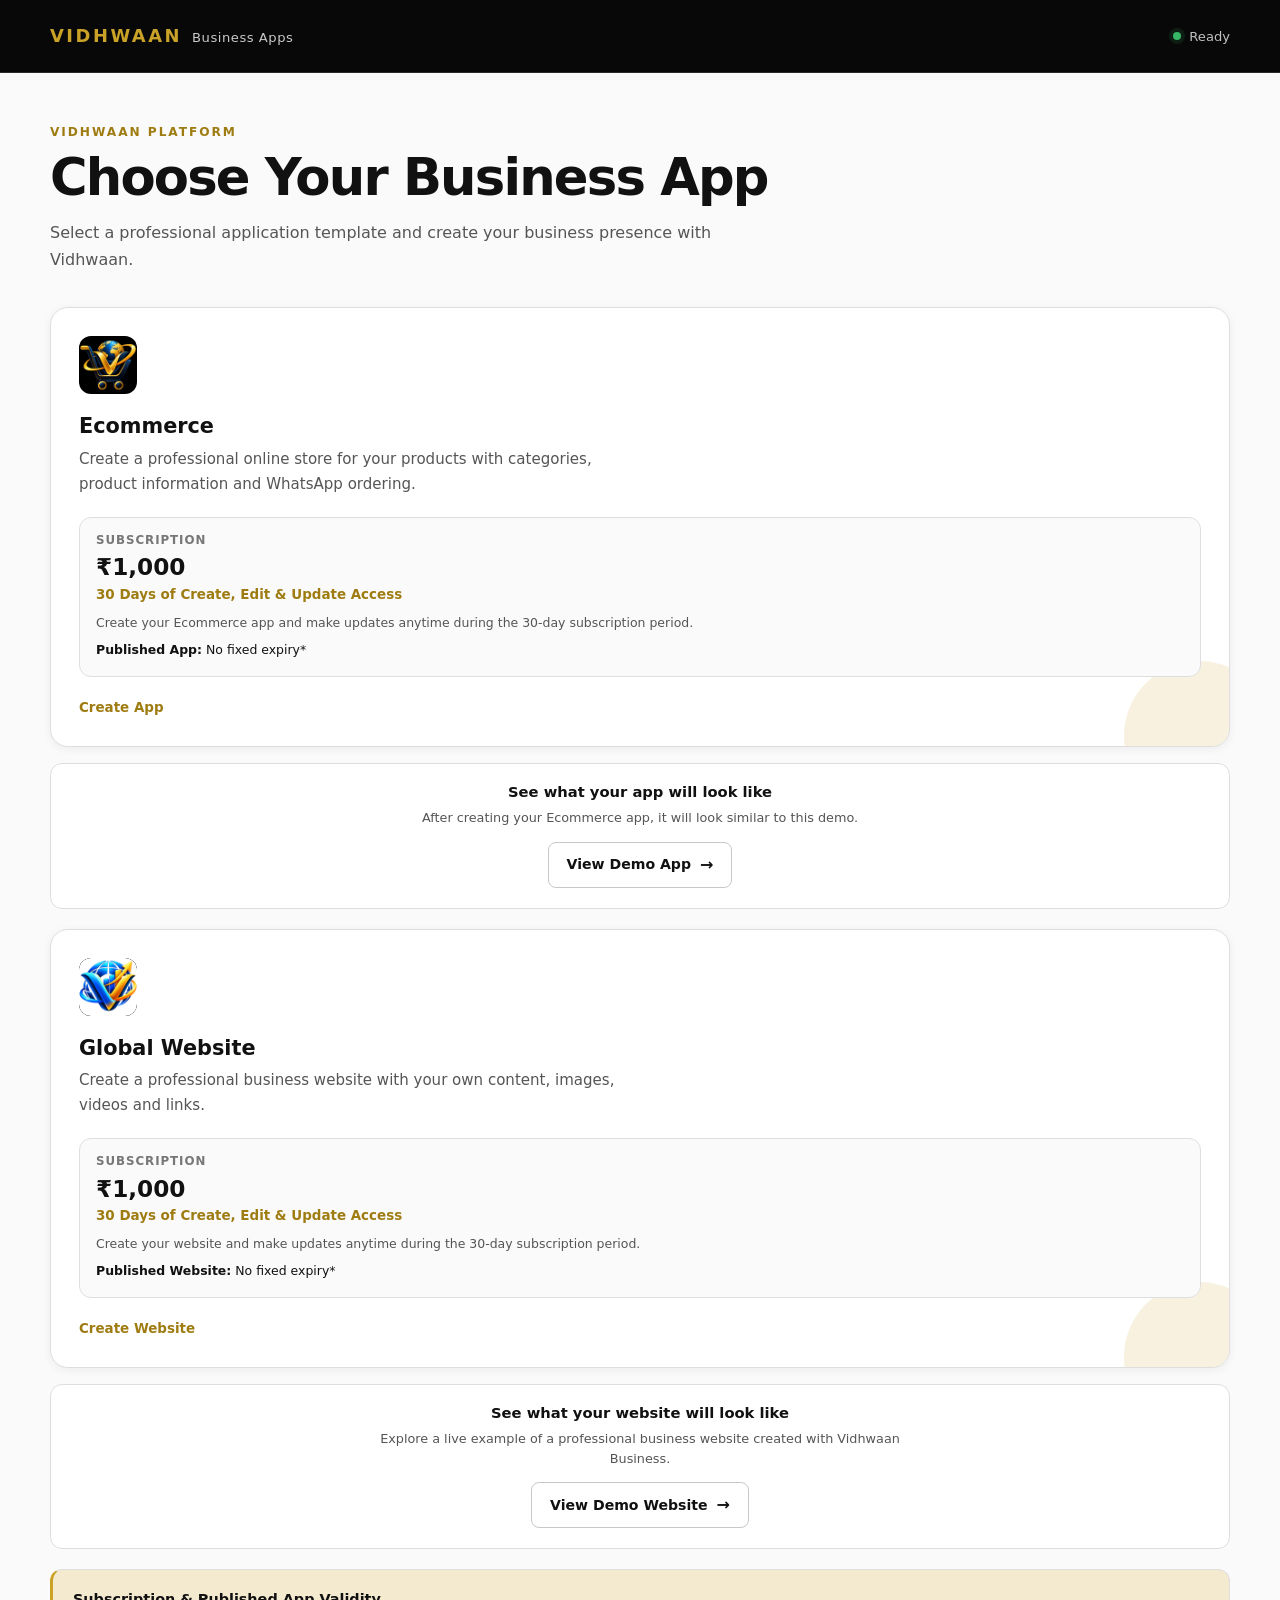
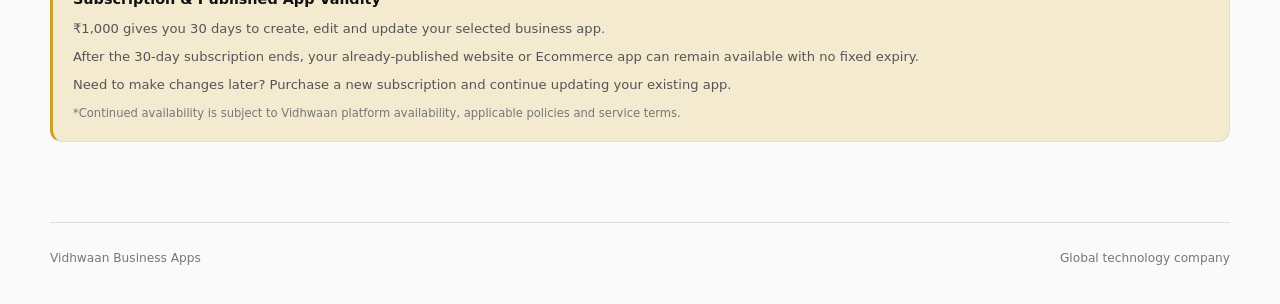
==== commit cfddb6f9: "Add files via upload" ====
--- a/index.html
+++ b/index.html
@@ -1 +1,2491 @@
-<!doctype html><html lang=en><head><meta charset=UTF-8><meta name=viewport content="width=device-width,initial-scale=1,viewport-fit=cover"><meta name=theme-color content=#000000><meta name=description content="Create and manage your business app with Vidhwaan."><meta name=referrer content=strict-origin-when-cross-origin><title>Vidhwaan Business Apps</title><link rel=stylesheet href=./main.css></head><body><a class=skip-link href=#main-content>Skip to main content</a><header class=site-header><div class=site-header__inner><a class=brand href=./ aria-label="Vidhwaan Business Apps"><span class=brand__name>VIDHWAAN</span><span class=brand__label>Business Apps</span></a><div class=site-header__status><span class=status-indicator id=connection-status aria-hidden=true></span><span id=connection-text>Ready</span></div></div></header><main id=main-content class=builder><section class="builder-section template-section" id=template-section aria-labelledby=template-title><div class=section-heading><span class=section-heading__eyebrow>Vidhwaan Platform</span><h1 id=template-title class=section-heading__title>Choose Your Business App</h1><p class=section-heading__description>Select a professional application template and create your business presence with Vidhwaan.</p></div><div class=template-grid id=template-grid><button type=button class=template-card data-template=ECM id=template-ecommerce><span class=template-card__icon><img src=./ecommerce/icons/logo.png alt=Ecommerce width=58 height=58></span><span class=template-card__content><span class=template-card__title>Ecommerce</span><span class=template-card__description>Create a professional online store for your products with categories, product information and WhatsApp ordering.</span></span><span class=template-card__pricing><span class=template-card__price-label>Subscription</span><span class=template-card__price-value>₹3,000</span><span class=template-card__price-validity>30 Days of Create, Edit &amp; Update Access</span><span class=template-card__price-note>Create your Ecommerce app and make updates anytime during the 30-day subscription period.</span><span class=template-card__price-published><strong>Published App:</strong>No fixed expiry*</span></span><span class=template-card__action aria-hidden=true>Create App</span></button><div class=template-demo><p class=template-demo__title>See what your app will look like</p><p class=template-demo__description>After creating your Ecommerce app, it will look similar to this demo.</p><a href=https://business.vidhwaan.com/ecommerce/9440246101/ target=_blank rel="noopener noreferrer" class="secondary-button template-demo__button">View Demo App<span aria-hidden=true>→</span></a></div><button type=button class=template-card data-template=WEB id=template-website><span class=template-card__icon><img src=./website/icons/icon-512.png alt="Global Website" width=58 height=58></span><span class=template-card__content><span class=template-card__title>Global Website</span><span class=template-card__description>Create a professional business website with your own content, images, videos and links.</span></span><span class=template-card__pricing><span class=template-card__price-label>Subscription</span><span class=template-card__price-value>₹3,000</span><span class=template-card__price-validity>30 Days of Create, Edit &amp; Update Access</span><span class=template-card__price-note>Create your website and make updates anytime during the 30-day subscription period.</span><span class=template-card__price-published><strong>Published Website:</strong>No fixed expiry*</span></span><span class=template-card__action aria-hidden=true>Create Website</span></button><div class=template-demo><p class=template-demo__title>See what your website will look like</p><p class=template-demo__description>Explore a live example of a professional business website created with Vidhwaan Business.</p><a href=https://business.vidhwaan.com/website/9440246101/ target=_blank rel="noopener noreferrer" class="secondary-button template-demo__button">View Demo Website<span aria-hidden=true>→</span></a></div><div class=template-pricing-note><strong>Subscription &amp; Published App Validity</strong><span>₹3,000 gives you 30 days to create, edit and update your selected business app.</span><span>After the 30-day subscription ends, your already-published website or Ecommerce app can remain available with no fixed expiry.</span><span>Need to make changes later? Purchase a new subscription and continue updating your existing app.</span><small>*Continued availability is subject to Vidhwaan platform availability, applicable policies and service terms.</small></div></div></section><section class="builder-section setup-section" id=ecommerce-section hidden aria-labelledby=setup-title><div class=section-heading><button type=button class=back-button id=back-to-templates><span aria-hidden=true>←</span><span>Back to Templates</span></button><span class=section-heading__eyebrow>Ecommerce App</span><h2 id=setup-title class=section-heading__title>Set Up Your Business</h2><p class=section-heading__description>Enter your business information, products, contact details, logo and location to create your public business app.</p></div><div class=builder-card><div class=builder-card__header><div><span class=builder-card__number>01</span><h3 class=builder-card__title>Subscription</h3><p class=builder-card__description>Enter your Vidhwaan subscription ID to authorize creation of this business app.</p></div></div><div class=form-group><label for=subscription-id class=form-label>Subscription ID<span class=required-mark>*</span></label><input id=subscription-id class=form-input name=subscriptionId autocomplete=off maxlength=100 placeholder="Enter your subscription ID" required><p class=field-help id=subscription-help>Your subscription will be verified before the app is created.</p><a href=https://paymentstore.vidhwaan.com target=_blank rel="noopener noreferrer" class=subscription-get-link>Get Subscription ID</a><div class=form-group style=margin-top:20px><label for=business-password class=form-label>Business Password<span class=required-mark>*</span></label><div class=password-input-wrapper><input type=password id=business-password class=form-input name=businessPassword autocomplete=new-password maxlength=100 placeholder="Create your business password" required><button type=button class=password-toggle id=business-password-toggle aria-label="Show password" aria-pressed=false><span class=password-toggle__icon aria-hidden=true>👁</span></button></div><p class=field-help>Create a password to secure your business account.</p></div><p class=field-error id=subscription-error role=alert hidden></p></div></div><div class=builder-card><div class=builder-card__header><div><span class=builder-card__number>02</span><h3 class=builder-card__title>Business Information</h3><p class=builder-card__description>Provide the information customers will see on your business app.</p></div></div><div class=form-grid><div class="form-group form-group--full"><label for=business-name class=form-label>Business Name<span class=required-mark>*</span></label><input id=business-name class=form-input name=businessName autocomplete=organization maxlength=120 placeholder="Enter business name" required></div><div class="form-group form-group--full"><label for=business-tagline class=form-label>Tagline</label><input id=business-tagline class=form-input name=tagline maxlength=200 placeholder="A short description of your business"></div><div class="form-group form-group--full"><label for=business-address class=form-label>Business Address<span class=required-mark>*</span></label><textarea id=business-address class=form-textarea name=address autocomplete=street-address maxlength=500 rows=3 placeholder="Enter complete business address" required></textarea></div><div class=form-group><label for=business-mobile class=form-label>Mobile Number<span class=required-mark>*</span></label><input type=tel id=business-mobile class=form-input name=mobile autocomplete=tel inputmode=tel maxlength=20 placeholder="Enter mobile number" required></div><div class=form-group><label for=business-email class=form-label>Email ID</label><input type=email id=business-email class=form-input name=email autocomplete=email maxlength=254 placeholder="Enter email address"></div></div></div><div class=builder-card><div class=builder-card__header><div><span class=builder-card__number>03</span><h3 class=builder-card__title>WhatsApp Orders</h3><p class=builder-card__description>Customers can submit their cart and send the complete order summary directly to this WhatsApp number.</p></div></div><div class=form-group><label for=business-whatsapp class=form-label>Business WhatsApp Number<span class=required-mark>*</span></label><input type=tel id=business-whatsapp class=form-input name=whatsapp autocomplete=tel inputmode=tel maxlength=20 placeholder="Enter WhatsApp number" required><p class=field-help>Use the number customers should contact for orders.</p></div></div><div class=builder-card><div class=builder-card__header><div><span class=builder-card__number>04</span><h3 class=builder-card__title>Business Logo</h3><p class=builder-card__description>Add a publicly accessible logo URL. The same logo will be used on the business app and PWA installation.</p></div></div><div class=form-group><label for=business-logo class=form-label>Public Logo URL</label><input type=url id=business-logo class=form-input name=logoUrl inputmode=url maxlength=2000 placeholder=https://example.com/logo.png><p class=field-help>Use an HTTPS image URL that is publicly accessible.</p><div class=logo-preview id=logo-preview hidden><img id=logo-preview-image src="" alt="Business logo preview" loading=lazy referrerpolicy=no-referrer></div></div></div><div class=builder-card><div class=builder-card__header><div><span class=builder-card__number>05</span><h3 class=builder-card__title>Business Location</h3><p class=builder-card__description>Verify the physical business location using your device's GPS. You should be physically present at the business when verification is performed.</p></div></div><div class=location-verification id=location-verification><div class=location-status id=location-status aria-live=polite><span class=location-status__indicator id=location-status-indicator aria-hidden=true></span><span id=location-status-text>Location not verified</span></div><button type=button class=secondary-button id=verify-location>Verify Business Location</button><div class=location-details id=location-details hidden><div class=location-detail><span class=location-detail__label>Latitude</span><span class=location-detail__value id=location-latitude>—</span></div><div class=location-detail><span class=location-detail__label>Longitude</span><span class=location-detail__value id=location-longitude>—</span></div><div class=location-detail><span class=location-detail__label>Verified At</span><span class=location-detail__value id=location-verified-at>—</span></div></div></div></div><div class=builder-card><div class=builder-card__header><div><span class=builder-card__number>06</span><h3 class=builder-card__title>Product Categories</h3><p class=builder-card__description>Organize your products into clear categories. You can edit the default categories or add new ones.</p></div><button type=button class="secondary-button secondary-button--small" id=add-category>Add Category</button></div><div class=category-list id=category-list></div><div class=empty-builder-state id=category-empty hidden><p>No categories added yet.</p><button type=button class=secondary-button id=add-first-category>Add First Category</button></div></div><div class=builder-card><div class=builder-card__header><div><span class=builder-card__number>07</span><h3 class=builder-card__title>Products / Items</h3><p class=builder-card__description>Add the products or items customers can view and order.</p></div><button type=button class="secondary-button secondary-button--small" id=add-item>Add Item</button></div><div class=item-list id=item-list></div><div class=empty-builder-state id=item-empty hidden><p>No products added yet.</p><button type=button class=secondary-button id=add-first-item>Add First Item</button></div></div><div class="builder-card publish-card"><div class=builder-card__header><div><span class=builder-card__number>08</span><h3 class=builder-card__title>Create / Update Business App</h3><p class=builder-card__description>Verify your information and publish your business app.</p></div></div><div class=validation-summary id=validation-summary hidden role=alert aria-live=polite><h4 class=validation-summary__title>Please review the following:</h4><ul class=validation-summary__list id=validation-list></ul></div><button type=button class="primary-button primary-button--large" id=publish-business><span class=button-spinner id=publish-spinner hidden aria-hidden=true></span><span id=publish-button-text>Create Business App</span></button><p class=publish-status id=publish-status aria-live=polite></p></div></section><section class="builder-section setup-section" id=website-section hidden aria-labelledby=website-section-title><div class=section-heading><button type=button class=back-button id=website-back-to-templates><span aria-hidden=true>←</span><span>Back to Templates</span></button><span class=section-heading__eyebrow>Global Website</span><h2 id=website-section-title class=section-heading__title>Create Your Professional Website</h2><p class=section-heading__description>Build a beautiful global business website with your business information, sections, text, images, videos and clickable links.</p></div><div class=builder-card><div class=builder-card__header><div><span class=builder-card__number>01</span><h3 class=builder-card__title>Subscription</h3><p class=builder-card__description>Enter your Vidhwaan subscription ID to authorize creation of this website.</p></div></div><div class=form-group><label for=website-subscription-id class=form-label>Subscription ID<span class=required-mark>*</span></label><input id=website-subscription-id class=form-input name=websiteSubscriptionId autocomplete=off maxlength=100 placeholder="Enter your subscription ID" required><p class=field-help>Your subscription will be verified before the website is created.</p><a href=https://paymentstore.vidhwaan.com target=_blank rel="noopener noreferrer" class=subscription-get-link>Get Subscription ID</a><div class=form-group style=margin-top:20px><label for=website-password class=form-label>Business Password<span class=required-mark>*</span></label><div class=password-input-wrapper><input type=password id=website-password class=form-input name=websitePassword autocomplete=new-password maxlength=100 placeholder="Create your business password" required><button type=button class=password-toggle id=website-password-toggle aria-label="Show password" aria-pressed=false><span class=password-toggle__icon aria-hidden=true>👁</span></button></div><p class=field-help>Create a password to secure your business account.</p></div></div></div><div class=builder-card><div class=builder-card__header><div><span class=builder-card__number>02</span><h3 class=builder-card__title>Business Information</h3><p class=builder-card__description>Enter the information that will appear on your professional website.</p></div></div><div class=form-grid><div class="form-group form-group--full"><label for=website-business-name class=form-label>Business Name<span class=required-mark>*</span></label><input id=website-business-name class=form-input name=websiteBusinessName autocomplete=organization maxlength=120 placeholder="Enter business name" required></div><div class="form-group form-group--full"><label for=website-tagline class=form-label>Tagline</label><input id=website-tagline class=form-input name=websiteTagline maxlength=200 placeholder="A short description of your business"></div><div class="form-group form-group--full"><label for=website-business-address class=form-label>Business Address<span class=required-mark>*</span></label><textarea id=website-business-address class=form-textarea name=websiteBusinessAddress autocomplete=street-address maxlength=500 rows=3 placeholder="Enter complete business address" required></textarea></div><div class=form-group><label for=website-mobile class=form-label>Mobile Number<span class=required-mark>*</span></label><input type=tel id=website-mobile class=form-input name=websiteMobile autocomplete=tel inputmode=tel maxlength=20 placeholder="Enter mobile number" required></div><div class=form-group><label for=website-email class=form-label>Email ID</label><input type=email id=website-email class=form-input name=websiteEmail autocomplete=email maxlength=254 placeholder="Enter email address"></div><div class=form-group><label for=website-whatsapp class=form-label>WhatsApp Number<span class=required-mark>*</span></label><input type=tel id=website-whatsapp class=form-input name=websiteWhatsapp autocomplete=tel inputmode=tel maxlength=20 placeholder="Enter WhatsApp number" required></div></div></div><div class=builder-card><div class=builder-card__header><div><span class=builder-card__number>03</span><h3 class=builder-card__title>Business Logo</h3><p class=builder-card__description>Add a publicly accessible logo URL for your website and PWA installation.</p></div></div><div class=form-group><label for=website-logo class=form-label>Public Logo URL</label><input type=url id=website-logo class=form-input name=websiteLogoUrl inputmode=url maxlength=2000 placeholder=https://example.com/logo.png><p class=field-help>Use an HTTPS image URL that is publicly accessible.</p><div class=logo-preview id=website-logo-preview hidden><img id=website-logo-preview-image src="" alt="Business logo preview" loading=lazy referrerpolicy=no-referrer></div></div></div><div class=builder-card><div class=builder-card__header><div><span class=builder-card__number>04</span><h3 class=builder-card__title>Business Location</h3><p class=builder-card__description>Verify the physical business location using your device GPS.</p></div></div><div class=location-verification id=website-location-verification><div class=location-status id=website-location-status aria-live=polite><span class=location-status__indicator id=website-location-status-indicator aria-hidden=true></span><span id=website-location-status-text>Location not verified</span></div><button type=button class=secondary-button id=website-verify-location>Verify Business Location</button><div class=location-details id=website-location-details hidden><div class=location-detail><span class=location-detail__label>Latitude</span><span class=location-detail__value id=website-location-latitude>—</span></div><div class=location-detail><span class=location-detail__label>Longitude</span><span class=location-detail__value id=website-location-longitude>—</span></div><div class=location-detail><span class=location-detail__label>Verified At</span><span class=location-detail__value id=website-location-verified-at>—</span></div></div></div></div><div class="builder-card website-content-builder"><div class=builder-card__header><div><span class=builder-card__number>05</span><h3 class=builder-card__title>Website Content</h3><p class=builder-card__description>Add multiple sections and build each section with text, images, videos and links in any order.</p></div><button type=button class="secondary-button secondary-button--small" id=website-add-section>Add Section</button></div><div class=website-sections id=website-sections></div><div class=empty-builder-state id=website-sections-empty><p>No sections added yet.</p><button type=button class=secondary-button id=website-add-first-section>Add First Section</button></div></div><div class=builder-card><div class=builder-card__header><div><span class=builder-card__number>06</span><h3 class=builder-card__title>Website Footer</h3><p class=builder-card__description>Add footer names and links for your published website.</p></div><button type=button class="secondary-button secondary-button--small" id=website-add-footer-link>Add Footer Link</button></div><div class=website-footer-links id=website-footer-links></div><div class=empty-builder-state id=website-footer-empty><p>No footer links added yet.</p></div></div><div class="builder-card publish-card"><div class=builder-card__header><div><span class=builder-card__number>07</span><h3 class=builder-card__title>Create / Update Website</h3><p class=builder-card__description>Verify your information and publish your professional Global Website.</p></div></div><div class=validation-summary id=website-validation-summary hidden role=alert aria-live=polite><h4 class=validation-summary__title>Please review the following:</h4><ul class=validation-summary__list id=website-validation-list></ul></div><button type=button class="primary-button primary-button--large" id=website-publish><span class=button-spinner id=website-publish-spinner hidden aria-hidden=true></span><span id=website-publish-button-text>Create Website</span></button><p class=publish-status id=website-publish-status aria-live=polite></p></div></section><section class="builder-section success-section" id=success-section hidden aria-labelledby=success-title><div class=success-card><div class=success-icon aria-hidden=true>✓</div><span class=section-heading__eyebrow>Vidhwaan Business Apps</span><h2 id=success-title class=success-title>Your Business App Is Ready</h2><p class=success-description id=success-description>Your business app has been successfully created.</p><div class=success-url-box id=success-url-box><span class=success-url-box__label>Business App</span><a href=# id=business-app-url class="success-url-box__url is-pending" aria-disabled=true tabindex=-1>Preparing Business App...</a></div><p class=deployment-status id=deployment-status aria-live=polite>Publishing your business app...</p><div class=success-actions><button type=button class=primary-button id=open-business-app>Open Business App</button><button type=button class=secondary-button id=edit-business>Edit Business</button><button type=button class=secondary-button id=create-another>Create Another App</button></div></div></section></main><div class=modal id=category-modal hidden aria-hidden=true><div class=modal__backdrop data-modal-close=category-modal></div><div class=modal__dialog role=dialog aria-modal=true aria-labelledby=category-modal-title><div class=modal__header><h2 class=modal__title id=category-modal-title>Add Category</h2><button type=button class=modal__close id=category-modal-close aria-label="Close category dialog">×</button></div><div class=modal__body><div class=form-group><label for=category-name class=form-label>Category Name<span class=required-mark>*</span></label><input id=category-name class=form-input maxlength=100 placeholder="Enter category name" autocomplete=off><p class=field-error id=category-name-error role=alert hidden></p></div></div><div class=modal__footer><button type=button class=secondary-button id=category-cancel>Cancel</button><button type=button class=primary-button id=category-save>Add Category</button></div></div></div><div class=modal id=item-modal hidden aria-hidden=true><div class=modal__backdrop data-modal-close=item-modal></div><div class="modal__dialog modal__dialog--large" role=dialog aria-modal=true aria-labelledby=item-modal-title><div class=modal__header><h2 class=modal__title id=item-modal-title>Add Item</h2><button type=button class=modal__close id=item-modal-close aria-label="Close item dialog">×</button></div><div class=modal__body><div class=form-grid><div class="form-group form-group--full"><label for=item-name class=form-label>Item Name<span class=required-mark>*</span></label><input id=item-name class=form-input maxlength=150 placeholder="Enter item name" autocomplete=off></div><div class=form-group><label for=item-price class=form-label>Price<span class=required-mark>*</span></label><input type=number id=item-price class=form-input min=0 max=99999999 step=0.01 inputmode=decimal placeholder=0.00></div><div class=form-group><label for=item-quantity class=form-label>Quantity</label><input type=number id=item-quantity class=form-input min=0 max=999999999 step=1 inputmode=numeric placeholder=0></div><div class=form-group><label for=item-unit class=form-label>Unit</label><input id=item-unit class=form-input maxlength=50 placeholder="kg, piece, litre, etc."></div><div class=form-group><label for=item-category class=form-label>Category<span class=required-mark>*</span></label><select id=item-category class=form-select><option value="">Select category</option></select></div><div class="form-group form-group--full"><label for=item-description class=form-label>Description</label><textarea id=item-description class=form-textarea maxlength=1000 rows=4 placeholder="Describe the item"></textarea></div><div class="form-group form-group--full"><label for=item-youtube class=form-label>YouTube Shorts Link</label><input type=url id=item-youtube class=form-input maxlength=2000 inputmode=url placeholder=https://youtube.com/shorts/...><p class=field-help>Add a YouTube Shorts link. Customers can watch the video by selecting the item image in the public app.</p></div></div><p class=field-error id=item-form-error role=alert hidden></p></div><div class=modal__footer><button type=button class=secondary-button id=item-cancel>Cancel</button><button type=button class=primary-button id=item-save>Add Item</button></div></div></div><div class=modal id=website-content-modal hidden aria-hidden=true><div class=modal__backdrop data-modal-close=website-content-modal></div><div class="modal__dialog modal__dialog--large website-content-modal" role=dialog aria-modal=true aria-labelledby=website-content-modal-title><div class=modal__header><div><span class=section-heading__eyebrow id=website-content-modal-eyebrow>Website Content</span><h2 class=modal__title id=website-content-modal-title>Add Content</h2><p class=website-modal-help id=website-content-modal-description>Add professional content to this website section.</p></div><button type=button class=modal__close id=website-content-modal-close aria-label="Close website content editor">×</button></div><div class=modal__body><div class=form-group id=website-content-text-field hidden><label for=website-content-text class=form-label id=website-content-text-label>Paragraph<span class=required-mark>*</span></label><textarea id=website-content-text class="form-textarea website-content-modal__textarea" maxlength=10000 rows=10 placeholder="Write your content here..."></textarea><p class=field-help>Write naturally. You can add long, detailed content here.</p></div><div id=website-content-repeatable-field hidden><div class=form-group><div class=builder-card__header><div><label class=form-label id=website-content-repeatable-label>Items<span class=required-mark>*</span></label><p class=field-help id=website-content-repeatable-help>Add one or more items.</p></div><button type=button class="secondary-button secondary-button--small" id=website-content-add-row>+ Add Another</button></div></div><div class=website-field-list id=website-content-row-list></div></div><p class=field-error id=website-content-form-error role=alert hidden></p></div><div class=modal__footer><button type=button class=secondary-button id=website-content-cancel>Cancel</button><button type=button class=primary-button id=website-content-save>Add Content</button></div></div></div><div class=modal id=website-footer-modal hidden aria-hidden=true><div class=modal__backdrop data-modal-close=website-footer-modal></div><div class="modal__dialog website-footer-modal" role=dialog aria-modal=true aria-labelledby=website-footer-modal-title><div class=modal__header><div><span class=section-heading__eyebrow id=website-footer-modal-eyebrow>Website Footer</span><h2 class=modal__title id=website-footer-modal-title>Add Footer Link</h2><p class=website-modal-help id=website-footer-modal-description>Add a name and destination URL for your website footer.</p></div><button type=button class=modal__close id=website-footer-modal-close aria-label="Close footer link editor">×</button></div><div class=modal__body><div class=form-group><label for=website-footer-name class=form-label>Footer Name<span class=required-mark>*</span></label><input id=website-footer-name class=form-input name=websiteFooterName maxlength=100 autocomplete=off placeholder="Example: Privacy Policy"><p class=field-help>This name will appear as a clickable link in your published website footer.</p></div><div class=form-group><label for=website-footer-url class=form-label>Footer Link URL<span class=required-mark>*</span></label><input type=url id=website-footer-url class=form-input name=websiteFooterUrl maxlength=2048 autocomplete=url inputmode=url placeholder=https://example.com/privacy-policy><p class=field-help>Enter the complete HTTPS website address.</p></div><p class=field-error id=website-footer-form-error role=alert hidden></p></div><div class=modal__footer><button type=button class=secondary-button id=website-footer-cancel>Cancel</button><button type=button class=primary-button id=website-footer-save>Add Footer Link</button></div></div></div><div class=application-loader id=application-loader hidden aria-live=polite aria-busy=true><div class=application-loader__panel><span class=loader-spinner aria-hidden=true></span><p id=loader-text>Processing...</p></div></div><div class=toast-container id=toast-container aria-live=polite aria-atomic=true></div><footer class=site-footer><p>Vidhwaan Business Apps</p><p>Global technology company</p></footer><script src=./app.js defer=defer></script></body></html>+<!DOCTYPE html>
+<html lang="en">
+<head>
+  <meta charset="UTF-8">
+  <meta
+    name="viewport"
+    content="width=device-width, initial-scale=1, viewport-fit=cover"
+  >
+  <meta
+    name="theme-color"
+    content="#000000"
+  >
+  <meta
+    name="description"
+    content="Create and manage your business app with Vidhwaan."
+  >
+
+  <meta
+    name="referrer"
+    content="strict-origin-when-cross-origin"
+  >
+
+  <title>Vidhwaan Business Apps</title>
+
+  <link
+    rel="stylesheet"
+    href="./main.css"
+  >
+</head>
+
+<body>
+  <a
+    class="skip-link"
+    href="#main-content"
+  >
+    Skip to main content
+  </a>
+
+  <header class="site-header">
+    <div class="site-header__inner">
+      <a
+        class="brand"
+        href="./"
+        aria-label="Vidhwaan Business Apps"
+      >
+        <span class="brand__name">VIDHWAAN</span>
+        <span class="brand__label">Business Apps</span>
+      </a>
+
+      <div class="site-header__status">
+        <span
+          class="status-indicator"
+          id="connection-status"
+          aria-hidden="true"
+        ></span>
+
+        <span id="connection-text">
+          Ready
+        </span>
+      </div>
+    </div>
+  </header>
+
+  <main
+    id="main-content"
+    class="builder"
+  >
+
+    <!-- =========================================================
+         TEMPLATE SELECTION
+         ========================================================= -->
+
+    <section
+      class="builder-section template-section"
+      id="template-section"
+      aria-labelledby="template-title"
+    >
+      <div class="section-heading">
+        <span class="section-heading__eyebrow">
+          Vidhwaan Platform
+        </span>
+
+        <h1
+          id="template-title"
+          class="section-heading__title"
+        >
+          Choose Your Business App
+        </h1>
+
+        <p class="section-heading__description">
+          Select a professional application template and create your
+          business presence with Vidhwaan.
+        </p>
+      </div>
+
+      <div
+        class="template-grid"
+        id="template-grid"
+      >
+
+        <button
+          type="button"
+          class="template-card"
+          data-template="ECM"
+          id="template-ecommerce"
+        >
+          <span
+            class="template-card__icon"
+          >
+            <img
+              src="./ecommerce/icons/logo.png"
+              alt="Ecommerce"
+              width="58"
+              height="58"
+            >
+          </span>
+
+          <span class="template-card__content">
+            <span class="template-card__title">
+              Ecommerce
+            </span>
+
+            <span class="template-card__description">
+              Create a professional online store for your products
+              with categories, product information and WhatsApp ordering.
+            </span>
+          </span>
+
+          <span class="template-card__pricing">
+            <span class="template-card__price-label">
+              Subscription
+            </span>
+
+            <span class="template-card__price-value">
+              ₹1,000
+            </span>
+
+            <span class="template-card__price-validity">
+              30 Days of Create, Edit &amp; Update Access
+            </span>
+
+            <span class="template-card__price-note">
+              Create your Ecommerce app and make updates anytime
+              during the 30-day subscription period.
+            </span>
+
+            <span class="template-card__price-published">
+              <strong>Published App:</strong>
+              No fixed expiry*
+            </span>
+          </span>
+
+          <span
+            class="template-card__action"
+            aria-hidden="true"
+          >
+            Create App
+          </span>
+        </button>
+
+        <div class="template-demo">
+          <p class="template-demo__title">
+            See what your app will look like
+          </p>
+
+          <p class="template-demo__description">
+            After creating your Ecommerce app, it will look similar to this demo.
+          </p>
+
+          <a
+            href="https://business.vidhwaan.com/ecommerce/9440246101/"
+            target="_blank"
+            rel="noopener noreferrer"
+            class="secondary-button template-demo__button"
+          >
+            View Demo App
+            <span aria-hidden="true">→</span>
+          </a>
+        </div>
+
+        <button
+          type="button"
+          class="template-card"
+          data-template="WEB"
+          id="template-website"
+        >
+          <span class="template-card__icon">
+            <img
+              src="./website/icons/icon-512.png"
+              alt="Global Website"
+              width="58"
+              height="58"
+            >
+          </span>
+
+          <span class="template-card__content">
+            <span class="template-card__title">
+              Global Website
+            </span>
+
+            <span class="template-card__description">
+              Create a professional business website with your
+              own content, images, videos and links.
+            </span>
+          </span>
+
+          <span class="template-card__pricing">
+            <span class="template-card__price-label">
+              Subscription
+            </span>
+
+            <span class="template-card__price-value">
+              ₹1,000
+            </span>
+
+            <span class="template-card__price-validity">
+              30 Days of Create, Edit &amp; Update Access
+            </span>
+
+            <span class="template-card__price-note">
+              Create your website and make updates anytime
+              during the 30-day subscription period.
+            </span>
+
+            <span class="template-card__price-published">
+              <strong>Published Website:</strong>
+              No fixed expiry*
+            </span>
+          </span>
+
+          <span
+            class="template-card__action"
+            aria-hidden="true"
+          >
+            Create Website
+          </span>
+        </button>
+
+        <div class="template-demo">
+          <p class="template-demo__title">
+            See what your website will look like
+          </p>
+
+          <p class="template-demo__description">
+            Explore a live example of a professional business website
+            created with Vidhwaan Business.
+          </p>
+
+          <a
+            href="https://business.vidhwaan.com/website/9440246101/"
+            target="_blank"
+            rel="noopener noreferrer"
+            class="secondary-button template-demo__button"
+          >
+            View Demo Website
+            <span aria-hidden="true">→</span>
+          </a>
+
+        </div>
+
+        <div class="template-pricing-note">
+          <strong>Subscription &amp; Published App Validity</strong>
+
+          <span>
+            ₹1,000 gives you 30 days to create, edit and update your
+            selected business app.
+          </span>
+
+          <span>
+            After the 30-day subscription ends, your already-published
+            website or Ecommerce app can remain available with no fixed expiry.
+          </span>
+
+          <span>
+            Need to make changes later? Purchase a new subscription
+            and continue updating your existing app.
+          </span>
+
+          <small>
+            *Continued availability is subject to Vidhwaan platform
+            availability, applicable policies and service terms.
+          </small>
+        </div>
+
+      </div>
+    </section>
+
+    <!-- =========================================================
+         ECOMMERCE BUILDER
+         ========================================================= -->
+
+    <section
+      class="builder-section setup-section"
+      id="ecommerce-section"
+      hidden
+      aria-labelledby="setup-title"
+    >
+
+      <div class="section-heading">
+        <button
+          type="button"
+          class="back-button"
+          id="back-to-templates"
+        >
+          <span aria-hidden="true">←</span>
+          <span>Back to Templates</span>
+        </button>
+
+        <span class="section-heading__eyebrow">
+          Ecommerce App
+        </span>
+
+        <h2
+          id="setup-title"
+          class="section-heading__title"
+        >
+          Set Up Your Business
+        </h2>
+
+        <p class="section-heading__description">
+          Enter your business information, products, contact details,
+          logo and location to create your public business app.
+        </p>
+      </div>
+
+
+      <!-- =======================================================
+           SUBSCRIPTION
+           ======================================================= -->
+
+      <div class="builder-card">
+        <div class="builder-card__header">
+          <div>
+            <span class="builder-card__number">01</span>
+
+            <h3 class="builder-card__title">
+              Subscription
+            </h3>
+
+            <p class="builder-card__description">
+              Enter your Vidhwaan subscription ID to authorize
+              creation of this business app.
+            </p>
+          </div>
+        </div>
+
+        <div class="form-group">
+          <label
+            for="subscription-id"
+            class="form-label"
+          >
+            Subscription ID
+            <span class="required-mark">*</span>
+          </label>
+
+          <input
+            type="text"
+            id="subscription-id"
+            class="form-input"
+            name="subscriptionId"
+            autocomplete="off"
+            maxlength="100"
+            placeholder="Enter your subscription ID"
+            required
+          >
+
+          <p
+            class="field-help"
+            id="subscription-help"
+          >
+            Your subscription will be verified before the app is created.
+          </p>
+
+          <a
+            href="https://paymentstore.vidhwaan.com"
+            target="_blank"
+            rel="noopener noreferrer"
+            class="subscription-get-link"
+          >
+            Get Subscription ID
+          </a>
+
+
+          <div class="form-group" style="margin-top: 20px;">
+            <label
+              for="business-password"
+              class="form-label"
+            >
+              Business Password
+              <span class="required-mark">*</span>
+            </label>
+
+            <div class="password-input-wrapper">
+              <input
+                type="password"
+                id="business-password"
+                class="form-input"
+                name="businessPassword"
+                autocomplete="new-password"
+                maxlength="100"
+                placeholder="Create your business password"
+                required
+              >
+
+              <button
+                type="button"
+                class="password-toggle"
+                id="business-password-toggle"
+                aria-label="Show password"
+                aria-pressed="false"
+              >
+                <span
+                  class="password-toggle__icon"
+                  aria-hidden="true"
+                >👁</span>
+              </button>
+            </div>
+
+            <p class="field-help">
+              Create a password to secure your business account.
+            </p>
+          </div>
+
+
+          <p
+            class="field-error"
+            id="subscription-error"
+            role="alert"
+            hidden
+          ></p>
+        </div>
+      </div>
+
+
+      <!-- =======================================================
+           BUSINESS INFORMATION
+           ======================================================= -->
+
+      <div class="builder-card">
+        <div class="builder-card__header">
+          <div>
+            <span class="builder-card__number">02</span>
+
+            <h3 class="builder-card__title">
+              Business Information
+            </h3>
+
+            <p class="builder-card__description">
+              Provide the information customers will see on your
+              business app.
+            </p>
+          </div>
+        </div>
+
+        <div class="form-grid">
+
+          <div class="form-group form-group--full">
+            <label
+              for="business-name"
+              class="form-label"
+            >
+              Business Name
+              <span class="required-mark">*</span>
+            </label>
+
+            <input
+              type="text"
+              id="business-name"
+              class="form-input"
+              name="businessName"
+              autocomplete="organization"
+              maxlength="120"
+              placeholder="Enter business name"
+              required
+            >
+          </div>
+
+
+          <div class="form-group form-group--full">
+            <label
+              for="business-tagline"
+              class="form-label"
+            >
+              Tagline
+            </label>
+
+            <input
+              type="text"
+              id="business-tagline"
+              class="form-input"
+              name="tagline"
+              maxlength="200"
+              placeholder="A short description of your business"
+            >
+          </div>
+
+
+          <div class="form-group form-group--full">
+            <label
+              for="business-address"
+              class="form-label"
+            >
+              Business Address
+              <span class="required-mark">*</span>
+            </label>
+
+            <textarea
+              id="business-address"
+              class="form-textarea"
+              name="address"
+              autocomplete="street-address"
+              maxlength="500"
+              rows="3"
+              placeholder="Enter complete business address"
+              required
+            ></textarea>
+          </div>
+
+
+          <div class="form-group">
+            <label
+              for="business-mobile"
+              class="form-label"
+            >
+              Mobile Number
+              <span class="required-mark">*</span>
+            </label>
+
+            <input
+              type="tel"
+              id="business-mobile"
+              class="form-input"
+              name="mobile"
+              autocomplete="tel"
+              inputmode="tel"
+              maxlength="20"
+              placeholder="Enter mobile number"
+              required
+            >
+          </div>
+
+
+          <div class="form-group">
+            <label
+              for="business-email"
+              class="form-label"
+            >
+              Email ID
+            </label>
+
+            <input
+              type="email"
+              id="business-email"
+              class="form-input"
+              name="email"
+              autocomplete="email"
+              maxlength="254"
+              placeholder="Enter email address"
+            >
+          </div>
+
+        </div>
+      </div>
+
+
+      <!-- =======================================================
+           WHATSAPP
+           ======================================================= -->
+
+      <div class="builder-card">
+        <div class="builder-card__header">
+          <div>
+            <span class="builder-card__number">03</span>
+
+            <h3 class="builder-card__title">
+              WhatsApp Orders
+            </h3>
+
+            <p class="builder-card__description">
+              Customers can submit their cart and send the complete
+              order summary directly to this WhatsApp number.
+            </p>
+          </div>
+        </div>
+
+        <div class="form-group">
+          <label
+            for="business-whatsapp"
+            class="form-label"
+          >
+            Business WhatsApp Number
+            <span class="required-mark">*</span>
+          </label>
+
+          <input
+            type="tel"
+            id="business-whatsapp"
+            class="form-input"
+            name="whatsapp"
+            autocomplete="tel"
+            inputmode="tel"
+            maxlength="20"
+            placeholder="Enter WhatsApp number"
+            required
+          >
+
+          <p class="field-help">
+            Use the number customers should contact for orders.
+          </p>
+        </div>
+      </div>
+
+
+      <!-- =======================================================
+           LOGO
+           ======================================================= -->
+
+      <div class="builder-card">
+        <div class="builder-card__header">
+          <div>
+            <span class="builder-card__number">04</span>
+
+            <h3 class="builder-card__title">
+              Business Logo
+            </h3>
+
+            <p class="builder-card__description">
+              Add a publicly accessible logo URL. The same logo will
+              be used on the business app and PWA installation.
+            </p>
+          </div>
+        </div>
+
+        <div class="form-group">
+          <label
+            for="business-logo"
+            class="form-label"
+          >
+            Public Logo URL
+          </label>
+
+          <input
+            type="url"
+            id="business-logo"
+            class="form-input"
+            name="logoUrl"
+            inputmode="url"
+            maxlength="2000"
+            placeholder="https://example.com/logo.png"
+          >
+
+          <p class="field-help">
+            Use an HTTPS image URL that is publicly accessible.
+          </p>
+
+          <div
+            class="logo-preview"
+            id="logo-preview"
+            hidden
+          >
+            <img
+              id="logo-preview-image"
+              src=""
+              alt="Business logo preview"
+              loading="lazy"
+              referrerpolicy="no-referrer"
+            >
+          </div>
+        </div>
+      </div>
+
+
+      <!-- =======================================================
+           LOCATION
+           ======================================================= -->
+
+      <div class="builder-card">
+        <div class="builder-card__header">
+          <div>
+            <span class="builder-card__number">05</span>
+
+            <h3 class="builder-card__title">
+              Business Location
+            </h3>
+
+            <p class="builder-card__description">
+              Verify the physical business location using your
+              device's GPS. You should be physically present at the
+              business when verification is performed.
+            </p>
+          </div>
+        </div>
+
+        <div
+          class="location-verification"
+          id="location-verification"
+        >
+
+          <div
+            class="location-status"
+            id="location-status"
+            aria-live="polite"
+          >
+            <span
+              class="location-status__indicator"
+              id="location-status-indicator"
+              aria-hidden="true"
+            ></span>
+
+            <span id="location-status-text">
+              Location not verified
+            </span>
+          </div>
+
+          <button
+            type="button"
+            class="secondary-button"
+            id="verify-location"
+          >
+            Verify Business Location
+          </button>
+
+          <div
+            class="location-details"
+            id="location-details"
+            hidden
+          >
+            <div class="location-detail">
+              <span class="location-detail__label">
+                Latitude
+              </span>
+
+              <span
+                class="location-detail__value"
+                id="location-latitude"
+              >
+                —
+              </span>
+            </div>
+
+            <div class="location-detail">
+              <span class="location-detail__label">
+                Longitude
+              </span>
+
+              <span
+                class="location-detail__value"
+                id="location-longitude"
+              >
+                —
+              </span>
+            </div>
+
+            <div class="location-detail">
+              <span class="location-detail__label">
+                Verified At
+              </span>
+
+              <span
+                class="location-detail__value"
+                id="location-verified-at"
+              >
+                —
+              </span>
+            </div>
+          </div>
+
+        </div>
+      </div>
+
+
+      <!-- =======================================================
+           CATEGORIES
+           ======================================================= -->
+
+      <div class="builder-card">
+        <div class="builder-card__header">
+          <div>
+            <span class="builder-card__number">06</span>
+
+            <h3 class="builder-card__title">
+              Product Categories
+            </h3>
+
+            <p class="builder-card__description">
+              Organize your products into clear categories.
+              You can edit the default categories or add new ones.
+            </p>
+          </div>
+
+          <button
+            type="button"
+            class="secondary-button secondary-button--small"
+            id="add-category"
+          >
+            Add Category
+          </button>
+        </div>
+
+        <div
+          class="category-list"
+          id="category-list"
+        ></div>
+
+        <div
+          class="empty-builder-state"
+          id="category-empty"
+          hidden
+        >
+          <p>
+            No categories added yet.
+          </p>
+
+          <button
+            type="button"
+            class="secondary-button"
+            id="add-first-category"
+          >
+            Add First Category
+          </button>
+        </div>
+      </div>
+
+
+      <!-- =======================================================
+           ITEMS
+           ======================================================= -->
+
+      <div class="builder-card">
+        <div class="builder-card__header">
+          <div>
+            <span class="builder-card__number">07</span>
+
+            <h3 class="builder-card__title">
+              Products / Items
+            </h3>
+
+            <p class="builder-card__description">
+              Add the products or items customers can view and order.
+            </p>
+          </div>
+
+          <button
+            type="button"
+            class="secondary-button secondary-button--small"
+            id="add-item"
+          >
+            Add Item
+          </button>
+        </div>
+
+        <div
+          class="item-list"
+          id="item-list"
+        ></div>
+
+        <div
+          class="empty-builder-state"
+          id="item-empty"
+          hidden
+        >
+          <p>
+            No products added yet.
+          </p>
+
+          <button
+            type="button"
+            class="secondary-button"
+            id="add-first-item"
+          >
+            Add First Item
+          </button>
+        </div>
+      </div>
+
+
+      <!-- =======================================================
+           PUBLISH
+           ======================================================= -->
+
+      <div class="builder-card publish-card">
+        <div class="builder-card__header">
+          <div>
+            <span class="builder-card__number">08</span>
+
+            <h3 class="builder-card__title">
+              Create / Update Business App
+            </h3>
+
+            <p class="builder-card__description">
+              Verify your information and publish your business app.
+            </p>
+          </div>
+        </div>
+
+        <div
+          class="validation-summary"
+          id="validation-summary"
+          hidden
+          role="alert"
+          aria-live="polite"
+        >
+          <h4 class="validation-summary__title">
+            Please review the following:
+          </h4>
+
+          <ul
+            class="validation-summary__list"
+            id="validation-list"
+          ></ul>
+        </div>
+
+        <button
+          type="button"
+          class="primary-button primary-button--large"
+          id="publish-business"
+        >
+          <span
+            class="button-spinner"
+            id="publish-spinner"
+            hidden
+            aria-hidden="true"
+          ></span>
+
+          <span id="publish-button-text">
+            Create Business App
+          </span>
+        </button>
+
+        <p
+          class="publish-status"
+          id="publish-status"
+          aria-live="polite"
+        ></p>
+      </div>
+
+    </section>
+
+
+    <!-- =========================================================
+         GLOBAL WEBSITE BUILDER
+         ========================================================= -->
+
+    <section
+      class="builder-section setup-section"
+      id="website-section"
+      hidden
+      aria-labelledby="website-section-title"
+    >
+
+      <div class="section-heading">
+
+        <button
+          type="button"
+          class="back-button"
+          id="website-back-to-templates"
+        >
+          <span aria-hidden="true">←</span>
+          <span>Back to Templates</span>
+        </button>
+
+        <span class="section-heading__eyebrow">
+          Global Website
+        </span>
+
+        <h2
+          id="website-section-title"
+          class="section-heading__title"
+        >
+          Create Your Professional Website
+        </h2>
+
+        <p class="section-heading__description">
+          Build a beautiful global business website with your
+          business information, sections, text, images, videos
+          and clickable links.
+        </p>
+
+      </div>
+
+
+      <!-- =======================================================
+           SUBSCRIPTION
+           ======================================================= -->
+
+      <div class="builder-card">
+
+        <div class="builder-card__header">
+
+          <div>
+
+            <span class="builder-card__number">
+              01
+            </span>
+
+            <h3 class="builder-card__title">
+              Subscription
+            </h3>
+
+            <p class="builder-card__description">
+              Enter your Vidhwaan subscription ID to authorize
+              creation of this website.
+            </p>
+
+          </div>
+
+        </div>
+
+        <div class="form-group">
+
+          <label
+            for="website-subscription-id"
+            class="form-label"
+          >
+            Subscription ID
+            <span class="required-mark">*</span>
+          </label>
+
+          <input
+            type="text"
+            id="website-subscription-id"
+            class="form-input"
+            name="websiteSubscriptionId"
+            autocomplete="off"
+            maxlength="100"
+            placeholder="Enter your subscription ID"
+            required
+          >
+
+          <p class="field-help">
+            Your subscription will be verified before the website
+            is created.
+          </p>
+
+          <a
+            href="https://paymentstore.vidhwaan.com"
+            target="_blank"
+            rel="noopener noreferrer"
+            class="subscription-get-link"
+          >
+            Get Subscription ID
+          </a>
+
+          <div
+            class="form-group"
+            style="margin-top: 20px;"
+          >
+
+            <label
+              for="website-password"
+              class="form-label"
+            >
+              Business Password
+              <span class="required-mark">*</span>
+            </label>
+
+            <div class="password-input-wrapper">
+
+              <input
+                type="password"
+                id="website-password"
+                class="form-input"
+                name="websitePassword"
+                autocomplete="new-password"
+                maxlength="100"
+                placeholder="Create your business password"
+                required
+              >
+
+              <button
+                type="button"
+                class="password-toggle"
+                id="website-password-toggle"
+                aria-label="Show password"
+                aria-pressed="false"
+              >
+                <span
+                  class="password-toggle__icon"
+                  aria-hidden="true"
+                >👁</span>
+              </button>
+
+            </div>
+
+            <p class="field-help">
+              Create a password to secure your business account.
+            </p>
+
+          </div>
+
+        </div>
+
+      </div>
+
+
+      <!-- =======================================================
+           BUSINESS INFORMATION
+           ======================================================= -->
+
+      <div class="builder-card">
+
+        <div class="builder-card__header">
+
+          <div>
+
+            <span class="builder-card__number">
+              02
+            </span>
+
+            <h3 class="builder-card__title">
+              Business Information
+            </h3>
+
+            <p class="builder-card__description">
+              Enter the information that will appear on your
+              professional website.
+            </p>
+
+          </div>
+
+        </div>
+
+        <div class="form-grid">
+
+          <div class="form-group form-group--full">
+
+            <label
+              for="website-business-name"
+              class="form-label"
+            >
+              Business Name
+              <span class="required-mark">*</span>
+            </label>
+
+            <input
+              type="text"
+              id="website-business-name"
+              class="form-input"
+              name="websiteBusinessName"
+              autocomplete="organization"
+              maxlength="120"
+              placeholder="Enter business name"
+              required
+            >
+
+          </div>
+
+
+
+          <div class="form-group form-group--full">
+
+            <label
+              for="website-tagline"
+              class="form-label"
+            >
+              Tagline
+            </label>
+
+            <input
+              type="text"
+              id="website-tagline"
+              class="form-input"
+              name="websiteTagline"
+              maxlength="200"
+              placeholder="A short description of your business"
+            >
+
+          </div>
+
+
+          <div class="form-group form-group--full">
+
+            <label
+              for="website-business-address"
+              class="form-label"
+            >
+              Business Address
+              <span class="required-mark">*</span>
+            </label>
+
+            <textarea
+              id="website-business-address"
+              class="form-textarea"
+              name="websiteBusinessAddress"
+              autocomplete="street-address"
+              maxlength="500"
+              rows="3"
+              placeholder="Enter complete business address"
+              required
+            ></textarea>
+
+          </div>
+
+
+
+
+
+
+          <div class="form-group">
+
+            <label
+              for="website-mobile"
+              class="form-label"
+            >
+              Mobile Number
+              <span class="required-mark">*</span>
+            </label>
+
+            <input
+              type="tel"
+              id="website-mobile"
+              class="form-input"
+              name="websiteMobile"
+              autocomplete="tel"
+              inputmode="tel"
+              maxlength="20"
+              placeholder="Enter mobile number"
+              required
+            >
+
+          </div>
+
+
+          <div class="form-group">
+
+            <label
+              for="website-email"
+              class="form-label"
+            >
+              Email ID
+            </label>
+
+            <input
+              type="email"
+              id="website-email"
+              class="form-input"
+              name="websiteEmail"
+              autocomplete="email"
+              maxlength="254"
+              placeholder="Enter email address"
+            >
+
+          </div>
+
+
+          <div class="form-group">
+
+            <label
+              for="website-whatsapp"
+              class="form-label"
+            >
+              WhatsApp Number
+              <span class="required-mark">*</span>
+            </label>
+
+            <input
+              type="tel"
+              id="website-whatsapp"
+              class="form-input"
+              name="websiteWhatsapp"
+              autocomplete="tel"
+              inputmode="tel"
+              maxlength="20"
+              placeholder="Enter WhatsApp number"
+              required
+            >
+
+          </div>
+
+        </div>
+
+      </div>
+
+
+      <!-- =======================================================
+           LOGO
+           ======================================================= -->
+
+      <div class="builder-card">
+
+        <div class="builder-card__header">
+
+          <div>
+
+            <span class="builder-card__number">
+              03
+            </span>
+
+            <h3 class="builder-card__title">
+              Business Logo
+            </h3>
+
+            <p class="builder-card__description">
+              Add a publicly accessible logo URL for your website
+              and PWA installation.
+            </p>
+
+          </div>
+
+        </div>
+
+        <div class="form-group">
+
+          <label
+            for="website-logo"
+            class="form-label"
+          >
+            Public Logo URL
+          </label>
+
+          <input
+            type="url"
+            id="website-logo"
+            class="form-input"
+            name="websiteLogoUrl"
+            inputmode="url"
+            maxlength="2000"
+            placeholder="https://example.com/logo.png"
+          >
+
+          <p class="field-help">
+            Use an HTTPS image URL that is publicly accessible.
+          </p>
+
+          <div
+            class="logo-preview"
+            id="website-logo-preview"
+            hidden
+          >
+            <img
+              id="website-logo-preview-image"
+              src=""
+              alt="Business logo preview"
+              loading="lazy"
+              referrerpolicy="no-referrer"
+            >
+          </div>
+
+        </div>
+
+      </div>
+
+
+      <!-- =======================================================
+           LOCATION
+           ======================================================= -->
+
+      <div class="builder-card">
+
+        <div class="builder-card__header">
+
+          <div>
+
+            <span class="builder-card__number">
+              04
+            </span>
+
+            <h3 class="builder-card__title">
+              Business Location
+            </h3>
+
+            <p class="builder-card__description">
+              Verify the physical business location using your
+              device GPS.
+            </p>
+
+          </div>
+
+        </div>
+
+        <div
+          class="location-verification"
+          id="website-location-verification"
+        >
+
+          <div
+            class="location-status"
+            id="website-location-status"
+            aria-live="polite"
+          >
+
+            <span
+              class="location-status__indicator"
+              id="website-location-status-indicator"
+              aria-hidden="true"
+            ></span>
+
+            <span id="website-location-status-text">
+              Location not verified
+            </span>
+
+          </div>
+
+          <button
+            type="button"
+            class="secondary-button"
+            id="website-verify-location"
+          >
+            Verify Business Location
+          </button>
+
+          <div
+            class="location-details"
+            id="website-location-details"
+            hidden
+          >
+
+            <div class="location-detail">
+
+              <span class="location-detail__label">
+                Latitude
+              </span>
+
+              <span
+                class="location-detail__value"
+                id="website-location-latitude"
+              >
+                —
+              </span>
+
+            </div>
+
+
+            <div class="location-detail">
+
+              <span class="location-detail__label">
+                Longitude
+              </span>
+
+              <span
+                class="location-detail__value"
+                id="website-location-longitude"
+              >
+                —
+              </span>
+
+            </div>
+
+
+            <div class="location-detail">
+
+              <span class="location-detail__label">
+                Verified At
+              </span>
+
+              <span
+                class="location-detail__value"
+                id="website-location-verified-at"
+              >
+                —
+              </span>
+
+            </div>
+
+          </div>
+
+        </div>
+
+      </div>
+
+
+      <!-- =======================================================
+           WEBSITE SECTIONS
+           ======================================================= -->
+
+      <div class="builder-card website-content-builder">
+
+        <div class="builder-card__header">
+
+          <div>
+
+            <span class="builder-card__number">
+              05
+            </span>
+
+            <h3 class="builder-card__title">
+              Website Content
+            </h3>
+
+            <p class="builder-card__description">
+              Add multiple sections and build each section with
+              text, images, videos and links in any order.
+            </p>
+
+          </div>
+
+          <button
+            type="button"
+            class="secondary-button secondary-button--small"
+            id="website-add-section"
+          >
+            Add Section
+          </button>
+
+        </div>
+
+
+        <div
+          class="website-sections"
+          id="website-sections"
+        ></div>
+
+
+        <div
+          class="empty-builder-state"
+          id="website-sections-empty"
+        >
+
+          <p>
+            No sections added yet.
+          </p>
+
+          <button
+            type="button"
+            class="secondary-button"
+            id="website-add-first-section"
+          >
+            Add First Section
+          </button>
+
+        </div>
+
+      </div>
+
+
+      <!-- =======================================================
+           FOOTER
+           ======================================================= -->
+
+      <div class="builder-card">
+
+        <div class="builder-card__header">
+
+          <div>
+
+            <span class="builder-card__number">
+              06
+            </span>
+
+            <h3 class="builder-card__title">
+              Website Footer
+            </h3>
+
+            <p class="builder-card__description">
+              Add footer names and links for your published website.
+            </p>
+
+          </div>
+
+          <button
+            type="button"
+            class="secondary-button secondary-button--small"
+            id="website-add-footer-link"
+          >
+            Add Footer Link
+          </button>
+
+        </div>
+
+
+        <div
+          class="website-footer-links"
+          id="website-footer-links"
+        ></div>
+
+
+        <div
+          class="empty-builder-state"
+          id="website-footer-empty"
+        >
+
+          <p>
+            No footer links added yet.
+          </p>
+
+        </div>
+
+      </div>
+
+
+      <!-- =======================================================
+           PUBLISH
+           ======================================================= -->
+
+      <div class="builder-card publish-card">
+
+        <div class="builder-card__header">
+
+          <div>
+
+            <span class="builder-card__number">
+              07
+            </span>
+
+            <h3 class="builder-card__title">
+              Create / Update Website
+            </h3>
+
+            <p class="builder-card__description">
+              Verify your information and publish your professional
+              Global Website.
+            </p>
+
+          </div>
+
+        </div>
+
+
+        <div
+          class="validation-summary"
+          id="website-validation-summary"
+          hidden
+          role="alert"
+          aria-live="polite"
+        >
+
+          <h4 class="validation-summary__title">
+            Please review the following:
+          </h4>
+
+          <ul
+            class="validation-summary__list"
+            id="website-validation-list"
+          ></ul>
+
+        </div>
+
+
+        <button
+          type="button"
+          class="primary-button primary-button--large"
+          id="website-publish"
+        >
+
+          <span
+            class="button-spinner"
+            id="website-publish-spinner"
+            hidden
+            aria-hidden="true"
+          ></span>
+
+          <span id="website-publish-button-text">
+            Create Website
+          </span>
+
+        </button>
+
+
+        <p
+          class="publish-status"
+          id="website-publish-status"
+          aria-live="polite"
+        ></p>
+
+
+      </div>
+
+    </section>
+
+
+    <!-- =========================================================
+         SUCCESS
+         ========================================================= -->
+
+    <section
+      class="builder-section success-section"
+      id="success-section"
+      hidden
+      aria-labelledby="success-title"
+    >
+      <div class="success-card">
+
+        <div
+          class="success-icon"
+          aria-hidden="true"
+        >
+          ✓
+        </div>
+
+        <span class="section-heading__eyebrow">
+          Vidhwaan Business Apps
+        </span>
+
+        <h2
+          id="success-title"
+          class="success-title"
+        >
+          Your Business App Is Ready
+        </h2>
+
+        <p
+          class="success-description"
+          id="success-description"
+        >
+          Your business app has been successfully created.
+        </p>
+
+        <div
+          class="success-url-box"
+          id="success-url-box"
+        >
+          <span class="success-url-box__label">
+            Business App
+          </span>
+
+          <a
+            href="#"
+            id="business-app-url"
+            class="success-url-box__url is-pending"
+            aria-disabled="true"
+            tabindex="-1"
+          >
+            Preparing Business App...
+          </a>
+        </div>
+
+        <p
+          class="deployment-status"
+          id="deployment-status"
+          aria-live="polite"
+        >
+          Publishing your business app...
+        </p>
+
+        <div class="success-actions">
+
+          <button
+            type="button"
+            class="primary-button"
+            id="open-business-app"
+          >
+            Open Business App
+          </button>
+
+          <button
+            type="button"
+            class="secondary-button"
+            id="edit-business"
+          >
+            Edit Business
+          </button>
+
+          <button
+            type="button"
+            class="secondary-button"
+            id="create-another"
+          >
+            Create Another App
+          </button>
+
+        </div>
+
+      </div>
+    </section>
+
+  </main>
+
+
+  <!-- ===========================================================
+       CATEGORY MODAL
+       =========================================================== -->
+
+  <div
+    class="modal"
+    id="category-modal"
+    hidden
+    aria-hidden="true"
+  >
+    <div
+      class="modal__backdrop"
+      data-modal-close="category-modal"
+    ></div>
+
+    <div
+      class="modal__dialog"
+      role="dialog"
+      aria-modal="true"
+      aria-labelledby="category-modal-title"
+    >
+      <div class="modal__header">
+
+        <h2
+          class="modal__title"
+          id="category-modal-title"
+        >
+          Add Category
+        </h2>
+
+        <button
+          type="button"
+          class="modal__close"
+          id="category-modal-close"
+          aria-label="Close category dialog"
+        >
+          ×
+        </button>
+
+      </div>
+
+      <div class="modal__body">
+
+        <div class="form-group">
+          <label
+            for="category-name"
+            class="form-label"
+          >
+            Category Name
+            <span class="required-mark">*</span>
+          </label>
+
+          <input
+            type="text"
+            id="category-name"
+            class="form-input"
+            maxlength="100"
+            placeholder="Enter category name"
+            autocomplete="off"
+          >
+
+          <p
+            class="field-error"
+            id="category-name-error"
+            role="alert"
+            hidden
+          ></p>
+        </div>
+
+      </div>
+
+      <div class="modal__footer">
+
+        <button
+          type="button"
+          class="secondary-button"
+          id="category-cancel"
+        >
+          Cancel
+        </button>
+
+        <button
+          type="button"
+          class="primary-button"
+          id="category-save"
+        >
+          Add Category
+        </button>
+
+      </div>
+    </div>
+  </div>
+
+
+  <!-- ===========================================================
+       ITEM MODAL
+       =========================================================== -->
+
+  <div
+    class="modal"
+    id="item-modal"
+    hidden
+    aria-hidden="true"
+  >
+    <div
+      class="modal__backdrop"
+      data-modal-close="item-modal"
+    ></div>
+
+    <div
+      class="modal__dialog modal__dialog--large"
+      role="dialog"
+      aria-modal="true"
+      aria-labelledby="item-modal-title"
+    >
+
+      <div class="modal__header">
+
+        <h2
+          class="modal__title"
+          id="item-modal-title"
+        >
+          Add Item
+        </h2>
+
+        <button
+          type="button"
+          class="modal__close"
+          id="item-modal-close"
+          aria-label="Close item dialog"
+        >
+          ×
+        </button>
+
+      </div>
+
+      <div class="modal__body">
+
+        <div class="form-grid">
+
+          <div class="form-group form-group--full">
+            <label
+              for="item-name"
+              class="form-label"
+            >
+              Item Name
+              <span class="required-mark">*</span>
+            </label>
+
+            <input
+              type="text"
+              id="item-name"
+              class="form-input"
+              maxlength="150"
+              placeholder="Enter item name"
+              autocomplete="off"
+            >
+          </div>
+
+
+          <div class="form-group">
+            <label
+              for="item-price"
+              class="form-label"
+            >
+              Price
+              <span class="required-mark">*</span>
+            </label>
+
+            <input
+              type="number"
+              id="item-price"
+              class="form-input"
+              min="0"
+              max="99999999"
+              step="0.01"
+              inputmode="decimal"
+              placeholder="0.00"
+            >
+          </div>
+
+
+          <div class="form-group">
+            <label
+              for="item-quantity"
+              class="form-label"
+            >
+              Quantity
+            </label>
+
+            <input
+              type="number"
+              id="item-quantity"
+              class="form-input"
+              min="0"
+              max="999999999"
+              step="1"
+              inputmode="numeric"
+              placeholder="0"
+            >
+          </div>
+
+
+          <div class="form-group">
+            <label
+              for="item-unit"
+              class="form-label"
+            >
+              Unit
+            </label>
+
+            <input
+              type="text"
+              id="item-unit"
+              class="form-input"
+              maxlength="50"
+              placeholder="kg, piece, litre, etc."
+            >
+          </div>
+
+
+          <div class="form-group">
+            <label
+              for="item-category"
+              class="form-label"
+            >
+              Category
+              <span class="required-mark">*</span>
+            </label>
+
+            <select
+              id="item-category"
+              class="form-select"
+            >
+              <option value="">
+                Select category
+              </option>
+            </select>
+          </div>
+
+
+          <div class="form-group form-group--full">
+            <label
+              for="item-description"
+              class="form-label"
+            >
+              Description
+            </label>
+
+            <textarea
+              id="item-description"
+              class="form-textarea"
+              maxlength="1000"
+              rows="4"
+              placeholder="Describe the item"
+            ></textarea>
+          </div>
+
+
+          <div class="form-group form-group--full">
+            <label
+              for="item-youtube"
+              class="form-label"
+            >
+              YouTube Shorts Link
+            </label>
+
+            <input
+              type="url"
+              id="item-youtube"
+              class="form-input"
+              maxlength="2000"
+              inputmode="url"
+              placeholder="https://youtube.com/shorts/..."
+            >
+
+            <p class="field-help">
+              Add a YouTube Shorts link. Customers can watch the
+              video by selecting the item image in the public app.
+            </p>
+          </div>
+
+        </div>
+
+        <p
+          class="field-error"
+          id="item-form-error"
+          role="alert"
+          hidden
+        ></p>
+
+      </div>
+
+      <div class="modal__footer">
+
+        <button
+          type="button"
+          class="secondary-button"
+          id="item-cancel"
+        >
+          Cancel
+        </button>
+
+        <button
+          type="button"
+          class="primary-button"
+          id="item-save"
+        >
+          Add Item
+        </button>
+
+      </div>
+
+    </div>
+  </div>
+
+
+
+  <!-- ===========================================================
+       WEBSITE CONTENT EDITOR MODAL
+       =========================================================== -->
+
+  <div
+    class="modal"
+    id="website-content-modal"
+    hidden
+    aria-hidden="true"
+  >
+    <div
+      class="modal__backdrop"
+      data-modal-close="website-content-modal"
+    ></div>
+
+    <div
+      class="modal__dialog modal__dialog--large website-content-modal"
+      role="dialog"
+      aria-modal="true"
+      aria-labelledby="website-content-modal-title"
+    >
+
+      <div class="modal__header">
+
+        <div>
+          <span
+            class="section-heading__eyebrow"
+            id="website-content-modal-eyebrow"
+          >
+            Website Content
+          </span>
+
+          <h2
+            class="modal__title"
+            id="website-content-modal-title"
+          >
+            Add Content
+          </h2>
+
+          <p
+            class="website-modal-help"
+            id="website-content-modal-description"
+          >
+            Add professional content to this website section.
+          </p>
+        </div>
+
+        <button
+          type="button"
+          class="modal__close"
+          id="website-content-modal-close"
+          aria-label="Close website content editor"
+        >
+          ×
+        </button>
+
+      </div>
+
+
+      <div class="modal__body">
+
+        <!-- =====================================================
+             PARAGRAPH / SUB-PARAGRAPH
+             ===================================================== -->
+
+        <div
+          class="form-group"
+          id="website-content-text-field"
+          hidden
+        >
+
+          <label
+            for="website-content-text"
+            class="form-label"
+            id="website-content-text-label"
+          >
+            Paragraph
+            <span class="required-mark">*</span>
+          </label>
+
+          <textarea
+            id="website-content-text"
+            class="form-textarea website-content-modal__textarea"
+            maxlength="10000"
+            rows="10"
+            placeholder="Write your content here..."
+          ></textarea>
+
+          <p class="field-help">
+            Write naturally. You can add long, detailed content here.
+          </p>
+
+        </div>
+
+
+        <!-- =====================================================
+             REPEATABLE CONTENT
+             ===================================================== -->
+
+        <div
+          id="website-content-repeatable-field"
+          hidden
+        >
+
+          <div class="form-group">
+
+            <div class="builder-card__header">
+
+              <div>
+                <label
+                  class="form-label"
+                  id="website-content-repeatable-label"
+                >
+                  Items
+                  <span class="required-mark">*</span>
+                </label>
+
+                <p
+                  class="field-help"
+                  id="website-content-repeatable-help"
+                >
+                  Add one or more items.
+                </p>
+              </div>
+
+              <button
+                type="button"
+                class="secondary-button secondary-button--small"
+                id="website-content-add-row"
+              >
+                + Add Another
+              </button>
+
+            </div>
+
+          </div>
+
+
+          <div
+            class="website-field-list"
+            id="website-content-row-list"
+          ></div>
+
+        </div>
+
+
+        <!-- =====================================================
+             VALIDATION
+             ===================================================== -->
+
+        <p
+          class="field-error"
+          id="website-content-form-error"
+          role="alert"
+          hidden
+        ></p>
+
+      </div>
+
+
+      <div class="modal__footer">
+
+        <button
+          type="button"
+          class="secondary-button"
+          id="website-content-cancel"
+        >
+          Cancel
+        </button>
+
+        <button
+          type="button"
+          class="primary-button"
+          id="website-content-save"
+        >
+          Add Content
+        </button>
+
+      </div>
+
+    </div>
+  </div>
+
+
+  <!-- ===========================================================
+       WEBSITE FOOTER LINK EDITOR MODAL
+       =========================================================== -->
+
+  <div
+    class="modal"
+    id="website-footer-modal"
+    hidden
+    aria-hidden="true"
+  >
+
+    <div
+      class="modal__backdrop"
+      data-modal-close="website-footer-modal"
+    ></div>
+
+
+    <div
+      class="modal__dialog website-footer-modal"
+      role="dialog"
+      aria-modal="true"
+      aria-labelledby="website-footer-modal-title"
+    >
+
+      <div class="modal__header">
+
+        <div>
+
+          <span
+            class="section-heading__eyebrow"
+            id="website-footer-modal-eyebrow"
+          >
+            Website Footer
+          </span>
+
+          <h2
+            class="modal__title"
+            id="website-footer-modal-title"
+          >
+            Add Footer Link
+          </h2>
+
+          <p
+            class="website-modal-help"
+            id="website-footer-modal-description"
+          >
+            Add a name and destination URL for your website footer.
+          </p>
+
+        </div>
+
+
+        <button
+          type="button"
+          class="modal__close"
+          id="website-footer-modal-close"
+          aria-label="Close footer link editor"
+        >
+          ×
+        </button>
+
+      </div>
+
+
+      <div class="modal__body">
+
+        <!-- =====================================================
+             FOOTER NAME
+             ===================================================== -->
+
+        <div class="form-group">
+
+          <label
+            for="website-footer-name"
+            class="form-label"
+          >
+            Footer Name
+            <span class="required-mark">*</span>
+          </label>
+
+          <input
+            type="text"
+            id="website-footer-name"
+            class="form-input"
+            name="websiteFooterName"
+            maxlength="100"
+            autocomplete="off"
+            placeholder="Example: Privacy Policy"
+          />
+
+          <p class="field-help">
+            This name will appear as a clickable link in your
+            published website footer.
+          </p>
+
+        </div>
+
+
+        <!-- =====================================================
+             FOOTER URL
+             ===================================================== -->
+
+        <div class="form-group">
+
+          <label
+            for="website-footer-url"
+            class="form-label"
+          >
+            Footer Link URL
+            <span class="required-mark">*</span>
+          </label>
+
+          <input
+            type="url"
+            id="website-footer-url"
+            class="form-input"
+            name="websiteFooterUrl"
+            maxlength="2048"
+            autocomplete="url"
+            inputmode="url"
+            placeholder="https://example.com/privacy-policy"
+          />
+
+          <p class="field-help">
+            Enter the complete HTTPS website address.
+          </p>
+
+        </div>
+
+
+        <!-- =====================================================
+             VALIDATION
+             ===================================================== -->
+
+        <p
+          class="field-error"
+          id="website-footer-form-error"
+          role="alert"
+          hidden
+        ></p>
+
+      </div>
+
+
+      <div class="modal__footer">
+
+        <button
+          type="button"
+          class="secondary-button"
+          id="website-footer-cancel"
+        >
+          Cancel
+        </button>
+
+        <button
+          type="button"
+          class="primary-button"
+          id="website-footer-save"
+        >
+          Add Footer Link
+        </button>
+
+      </div>
+
+    </div>
+
+  </div>
+
+
+
+
+
+
+
+  <!-- ===========================================================
+       APPLICATION LOADING
+       =========================================================== -->
+
+  <div
+    class="application-loader"
+    id="application-loader"
+    hidden
+    aria-live="polite"
+    aria-busy="true"
+  >
+    <div class="application-loader__panel">
+      <span
+        class="loader-spinner"
+        aria-hidden="true"
+      ></span>
+
+      <p id="loader-text">
+        Processing...
+      </p>
+    </div>
+  </div>
+
+
+  <!-- ===========================================================
+       TOAST
+       =========================================================== -->
+
+  <div
+    class="toast-container"
+    id="toast-container"
+    aria-live="polite"
+    aria-atomic="true"
+  ></div>
+
+
+  <!-- ===========================================================
+       FOOTER
+       =========================================================== -->
+
+  <footer class="site-footer">
+    <p>
+      Vidhwaan Business Apps
+    </p>
+
+    <p>
+      Global technology company
+    </p>
+  </footer>
+
+
+  <script
+    src="./app.js"
+    defer
+  ></script>
+</body>
+</html>
--- a/main.css
+++ b/main.css
@@ -0,0 +1 @@
+:root{--black:#000000;--white:#ffffff;--gold:#c9a227;--gold-dark:#9f7c12;--gold-light:#f4ead0;--text:#111111;--text-secondary:#555555;--text-muted:#777777;--surface:#ffffff;--surface-soft:#fafafa;--surface-muted:#f4f4f4;--border:#dedede;--border-dark:#c8c8c8;--success:#16803c;--success-soft:#eaf7ef;--error:#c62828;--error-soft:#fff0f0;--warning:#9a6700;--warning-soft:#fff8df;--shadow-sm:0 2px 10px rgba(0, 0, 0, 0.06);--shadow-md:0 8px 30px rgba(0, 0, 0, 0.09);--shadow-lg:0 18px 55px rgba(0, 0, 0, 0.15);--radius-sm:8px;--radius-md:12px;--radius-lg:18px;--radius-xl:24px;--content-width:1180px;--transition:180ms ease}*,::after,::before{box-sizing:border-box}html{min-height:100%;scroll-behavior:smooth;-webkit-text-size-adjust:100%}body{min-height:100vh;margin:0;background:var(--surface-soft);color:var(--text);font-family:Inter,ui-sans-serif,system-ui,-apple-system,BlinkMacSystemFont,"Segoe UI",sans-serif;font-size:16px;line-height:1.6;text-rendering:optimizeLegibility;-webkit-font-smoothing:antialiased}button,input,select,textarea{font:inherit}button{cursor:pointer}button:disabled{cursor:not-allowed}img{display:block;max-width:100%}a{color:inherit}[hidden]{display:none!important}.skip-link{position:fixed;top:12px;left:12px;z-index:10000;padding:10px 16px;border-radius:var(--radius-sm);background:var(--black);color:var(--white);text-decoration:none;transform:translateY(-160%);transition:transform var(--transition)}.skip-link:focus{transform:translateY(0)}:focus-visible{outline:3px solid var(--gold);outline-offset:3px}.site-header{position:sticky;top:0;z-index:100;border-bottom:1px solid rgba(255,255,255,.14);background:rgba(0,0,0,.97);color:var(--white);backdrop-filter:blur(14px);-webkit-backdrop-filter:blur(14px)}.site-header__inner{width:min(calc(100% - 32px),var(--content-width));min-height:72px;margin:0 auto;display:flex;align-items:center;justify-content:space-between;gap:20px}.brand{display:inline-flex;align-items:baseline;gap:10px;min-width:0;color:var(--white);text-decoration:none}.brand__name{color:var(--gold);font-size:1.12rem;font-weight:800;letter-spacing:.14em;white-space:nowrap}.brand__label{color:rgba(255,255,255,.78);font-size:.82rem;font-weight:500;letter-spacing:.04em;white-space:nowrap}.site-header__status{display:inline-flex;align-items:center;gap:8px;color:rgba(255,255,255,.75);font-size:.82rem;white-space:nowrap}.status-indicator{width:8px;height:8px;border-radius:50%;background:var(--gold);box-shadow:0 0 0 4px rgba(201,162,39,.12)}.status-indicator.is-online{background:#37b866;box-shadow:0 0 0 4px rgba(55,184,102,.12)}.status-indicator.is-offline{background:#d94a4a;box-shadow:0 0 0 4px rgba(217,74,74,.12)}.builder{width:min(calc(100% - 32px),var(--content-width));margin:0 auto;padding:52px 0 80px}.builder-section{width:100%}.template-section{min-height:60vh}.setup-section{max-width:920px;margin:0 auto}.section-heading{margin-bottom:34px}.section-heading__eyebrow{display:block;margin-bottom:8px;color:var(--gold-dark);font-size:.76rem;font-weight:800;letter-spacing:.16em;line-height:1.3;text-transform:uppercase}.section-heading__title{margin:0;color:var(--text);font-size:clamp(2rem, 5vw, 3.2rem);font-weight:750;letter-spacing:-.035em;line-height:1.1}.section-heading__description{max-width:720px;margin:14px 0 0;color:var(--text-secondary);font-size:1rem;line-height:1.7}.template-grid{display:grid;grid-template-columns:1fr;gap:20px}.template-card{position:relative;min-height:230px;padding:28px;display:flex;flex-direction:column;align-items:flex-start;gap:20px;overflow:hidden;border:1px solid var(--border);border-radius:var(--radius-lg);background:var(--surface);color:var(--text);text-align:left;box-shadow:var(--shadow-sm);transition:transform var(--transition),border-color var(--transition),box-shadow var(--transition)}.template-card::after{content:"";position:absolute;right:-45px;bottom:-65px;width:150px;height:150px;border-radius:50%;background:var(--gold-light);opacity:.65;pointer-events:none}.template-card:hover{border-color:var(--gold);box-shadow:var(--shadow-md);transform:translateY(-3px)}.template-card:active{transform:translateY(-1px)}.template-card__icon{position:relative;z-index:1;width:58px;height:58px;display:grid;place-items:center;overflow:hidden;border-radius:var(--radius-md);background:var(--black)}.template-card__icon img{display:block;width:100%;height:100%;object-fit:contain;border-radius:inherit}.template-card__icon>span{display:grid;place-items:center;width:100%;height:100%;color:var(--gold);font-size:2rem;font-weight:500;line-height:1}.template-card__content{position:relative;z-index:1;display:flex;flex-direction:column;gap:7px}.template-card__title{font-size:1.3rem;font-weight:750;line-height:1.25}.template-card__description{max-width:560px;color:var(--text-secondary);font-size:.94rem;line-height:1.65}.template-card__pricing{position:relative;z-index:1;width:100%;padding:15px 16px 16px;display:flex;flex-direction:column;gap:5px;border:1px solid var(--border);border-radius:var(--radius-md);background:var(--surface-soft)}.template-card__price-label{color:var(--text-muted);font-size:.74rem;font-weight:750;letter-spacing:.08em;line-height:1.3;text-transform:uppercase}.template-card__price-value{color:var(--text);font-size:1.45rem;font-weight:800;line-height:1.2}.template-card__price-validity{color:var(--gold-dark);font-size:.84rem;font-weight:750;line-height:1.4}.template-card__price-note{margin-top:4px;color:var(--text-secondary);font-size:.78rem;line-height:1.5}.template-card__price-published{margin-top:3px;color:var(--text);font-size:.78rem;line-height:1.5}.template-card__price-published strong{font-weight:750}.template-card__action{position:relative;z-index:1;margin-top:auto;color:var(--gold-dark);font-size:.84rem;font-weight:750}.template-demo{width:100%;margin-top:-4px;padding:18px 20px 20px;border:1px solid var(--border);border-radius:var(--radius-md);background:var(--surface);text-align:center}.template-demo__title{margin:0;color:var(--text);font-size:.92rem;font-weight:750;line-height:1.4}.template-demo__description{max-width:520px;margin:5px auto 14px;color:var(--text-secondary);font-size:.8rem;line-height:1.55}.template-demo__button{min-height:42px;padding:8px 16px;font-size:.82rem}.template-demo__button span{font-size:1rem;line-height:1}.template-pricing-note{width:100%;padding:18px 20px;display:flex;flex-direction:column;gap:7px;border:1px solid var(--border);border-left:3px solid var(--gold);border-radius:var(--radius-md);background:var(--gold-light);color:var(--text-secondary);font-size:.82rem;line-height:1.6}.template-pricing-note strong{color:var(--text);font-size:.9rem;font-weight:750}.template-pricing-note span{display:block}.template-pricing-note small{margin-top:3px;color:var(--text-muted);font-size:.72rem;line-height:1.5}.back-button{margin-bottom:24px;padding:0;display:inline-flex;align-items:center;gap:8px;border:0;background:0 0;color:var(--text-secondary);font-size:.9rem;font-weight:650;transition:color var(--transition),transform var(--transition)}.back-button:hover{color:var(--black);transform:translateX(-2px)}.back-button span:first-child{font-size:1.15rem;line-height:1}.builder-card{margin-bottom:20px;padding:28px;border:1px solid var(--border);border-radius:var(--radius-lg);background:var(--surface);box-shadow:var(--shadow-sm)}.builder-card__header{margin-bottom:24px;display:flex;align-items:flex-start;justify-content:space-between;gap:20px}.builder-card__number{display:inline-block;margin-bottom:7px;color:var(--gold-dark);font-size:.72rem;font-weight:800;letter-spacing:.14em}.builder-card__title{margin:0;color:var(--text);font-size:1.22rem;font-weight:750;line-height:1.3}.builder-card__description{max-width:700px;margin:7px 0 0;color:var(--text-secondary);font-size:.9rem;line-height:1.6}.form-grid{display:grid;grid-template-columns:repeat(2,minmax(0,1fr));gap:20px}.form-group{min-width:0}.form-group--full{grid-column:1/-1}.form-label{display:block;margin-bottom:8px;color:var(--text);font-size:.88rem;font-weight:700}.required-mark{margin-left:3px;color:var(--error)}.form-input,.form-select,.form-textarea{width:100%;border:1px solid var(--border-dark);border-radius:var(--radius-sm);background:var(--white);color:var(--text);outline:0;transition:border-color var(--transition),box-shadow var(--transition)}.password-input-wrapper{position:relative;width:100%}.password-input-wrapper .form-input{padding-right:52px}.password-toggle{position:absolute;top:50%;right:8px;width:36px;height:36px;padding:0;display:grid;place-items:center;border:0;border-radius:var(--radius-sm);background:0 0;color:var(--text-muted);transform:translateY(-50%);cursor:pointer;transition:color var(--transition),background-color var(--transition)}.password-toggle:hover{background:var(--surface-muted);color:var(--text)}.password-toggle:focus-visible{outline:2px solid var(--gold);outline-offset:1px}.password-toggle__icon{display:block;font-size:1rem;line-height:1;pointer-events:none}.form-input,.form-select{min-height:48px;padding:10px 13px}.form-textarea{min-height:108px;padding:11px 13px;resize:vertical}.form-input::placeholder,.form-textarea::placeholder{color:#999}.form-input:hover,.form-select:hover,.form-textarea:hover{border-color:#aaa}.form-input:focus,.form-select:focus,.form-textarea:focus{border-color:var(--gold-dark);box-shadow:0 0 0 3px rgba(201,162,39,.14)}.form-input[aria-invalid=true],.form-select[aria-invalid=true],.form-textarea[aria-invalid=true]{border-color:var(--error);box-shadow:0 0 0 3px rgba(198,40,40,.08)}.field-help{margin:7px 0 0;color:var(--text-muted);font-size:.78rem;line-height:1.5}.field-error{margin:7px 0 0;color:var(--error);font-size:.8rem;font-weight:600;line-height:1.5}.primary-button,.secondary-button{min-height:46px;padding:10px 18px;display:inline-flex;align-items:center;justify-content:center;gap:9px;border-radius:var(--radius-sm);font-size:.88rem;font-weight:750;line-height:1.2;text-decoration:none;transition:transform var(--transition),background-color var(--transition),border-color var(--transition),color var(--transition),box-shadow var(--transition)}.primary-button{border:1px solid var(--black);background:var(--black);color:var(--white)}.primary-button:hover:not(:disabled){background:#1c1c1c;box-shadow:var(--shadow-sm);transform:translateY(-1px)}.primary-button:active:not(:disabled){transform:translateY(0)}.secondary-button{border:1px solid var(--border-dark);background:var(--white);color:var(--text)}.secondary-button:hover:not(:disabled){border-color:var(--gold-dark);color:var(--gold-dark);box-shadow:var(--shadow-sm)}.secondary-button--small{min-height:40px;padding:8px 13px;font-size:.8rem}.primary-button--large{width:100%;min-height:54px;font-size:.94rem}.primary-button:disabled,.secondary-button:disabled{opacity:.55;box-shadow:none;transform:none}#open-business-app:disabled{cursor:not-allowed;pointer-events:none}.logo-preview{width:120px;height:120px;margin-top:16px;overflow:hidden;border:1px solid var(--border);border-radius:var(--radius-md);background:var(--surface-muted)}.logo-preview img{width:100%;height:100%;object-fit:contain}.location-verification{padding:20px;border:1px solid var(--border);border-radius:var(--radius-md);background:var(--surface-soft)}.location-status{margin-bottom:16px;display:flex;align-items:center;gap:10px;color:var(--text-secondary);font-size:.88rem;font-weight:650}.location-status__indicator{width:10px;height:10px;flex:0 0 auto;border-radius:50%;background:#a0a0a0}.location-status.is-verified{color:var(--success)}.location-status.is-verified .location-status__indicator{background:var(--success)}.location-status.is-error{color:var(--error)}.location-status.is-error .location-status__indicator{background:var(--error)}.location-details{margin-top:20px;display:grid;grid-template-columns:repeat(3,minmax(0,1fr));gap:12px}.location-detail{min-width:0;padding:12px;border:1px solid var(--border);border-radius:var(--radius-sm);background:var(--white)}.location-detail__label{display:block;margin-bottom:4px;color:var(--text-muted);font-size:.72rem;font-weight:700;text-transform:uppercase;letter-spacing:.06em}.location-detail__value{display:block;overflow-wrap:anywhere;color:var(--text);font-size:.82rem;font-weight:650}.category-list{display:grid;gap:10px}.category-row{min-height:58px;padding:10px 12px;display:grid;grid-template-columns:minmax(0,1fr) auto;align-items:center;gap:12px;border:1px solid var(--border);border-radius:var(--radius-sm);background:var(--surface-soft)}.category-row__name{min-width:0;color:var(--text);font-size:.92rem;font-weight:700;overflow-wrap:anywhere}.category-row__actions{display:flex;align-items:center;gap:7px}.row-button{min-height:36px;padding:7px 10px;border:1px solid var(--border);border-radius:6px;background:var(--white);color:var(--text-secondary);font-size:.76rem;font-weight:700}.row-button:hover{border-color:var(--gold-dark);color:var(--gold-dark)}.row-button--danger:hover{border-color:var(--error);color:var(--error)}.item-list{display:grid;gap:12px}.item-row{padding:15px;display:grid;grid-template-columns:minmax(0,1fr) auto;align-items:center;gap:16px;border:1px solid var(--border);border-radius:var(--radius-md);background:var(--surface-soft)}.item-row__main{min-width:0}.item-row__name{margin:0;color:var(--text);font-size:.96rem;font-weight:750;overflow-wrap:anywhere}.item-row__meta{margin-top:5px;display:flex;flex-wrap:wrap;gap:7px 12px;color:var(--text-secondary);font-size:.78rem}.item-row__meta span{overflow-wrap:anywhere}.item-row__actions{display:flex;align-items:center;gap:7px}.empty-builder-state{padding:30px 20px;border:1px dashed var(--border-dark);border-radius:var(--radius-md);background:var(--surface-soft);text-align:center}.empty-builder-state p{margin:0 0 14px;color:var(--text-secondary);font-size:.88rem}.publish-card{border-color:#d4c38b;background:linear-gradient(180deg,#fffdf6 0,#fff 100%)}.validation-summary{margin-bottom:20px;padding:15px 17px;border:1px solid #e0b2b2;border-radius:var(--radius-sm);background:var(--error-soft)}.validation-summary__title{margin:0 0 7px;color:var(--error);font-size:.88rem;font-weight:750}.validation-summary__list{margin:0;padding-left:20px;color:#7b1f1f;font-size:.8rem}.validation-summary__list li+li{margin-top:4px}.publish-status{min-height:24px;margin:12px 0 0;color:var(--text-secondary);font-size:.82rem;text-align:center}.deployment-status{margin:.75rem 0 0;text-align:center;font-size:.9rem;line-height:1.5;color:var(--text-secondary)}.deployment-status.is-waiting{color:var(--text-secondary)}.deployment-status.is-live{color:var(--success);font-weight:600}.button-spinner,.loader-spinner{display:inline-block;border:2px solid rgba(255,255,255,.35);border-top-color:var(--white);border-radius:50%;animation:.7s linear infinite spin}.button-spinner{width:16px;height:16px}.loader-spinner{width:34px;height:34px;border-width:3px;border-color:rgba(201,162,39,.25);border-top-color:var(--gold)}@keyframes spin{to{transform:rotate(360deg)}}.success-section{max-width:760px;margin:0 auto}.success-card{padding:48px 32px;border:1px solid var(--border);border-radius:var(--radius-xl);background:var(--surface);box-shadow:var(--shadow-md);text-align:center}.success-icon{width:68px;height:68px;margin:0 auto 22px;display:grid;place-items:center;border-radius:50%;background:var(--success-soft);color:var(--success);font-size:2rem;font-weight:800}.success-title{margin:0;color:var(--text);font-size:clamp(1.8rem, 5vw, 2.5rem);font-weight:800;letter-spacing:-.03em;line-height:1.15}.success-description{max-width:580px;margin:13px auto 26px;color:var(--text-secondary);font-size:.94rem}.success-url-box{margin:0 auto 26px;padding:16px;border:1px solid var(--border);border-radius:var(--radius-md);background:var(--surface-soft)}.success-url-box__label{display:block;margin-bottom:5px;color:var(--text-muted);font-size:.72rem;font-weight:750;letter-spacing:.07em;text-transform:uppercase}.success-url-box__url{display:block;color:var(--gold-dark);font-size:.9rem;font-weight:700;overflow-wrap:anywhere}.success-url-box__url.is-pending{pointer-events:none;cursor:not-allowed;opacity:.6;text-decoration:none}.success-actions{display:flex;flex-wrap:wrap;justify-content:center;gap:10px}.modal{position:fixed;inset:0;z-index:5000;padding:20px;display:grid;place-items:center}.modal__backdrop{position:absolute;inset:0;background:rgba(0,0,0,.62)}.modal__dialog{position:relative;width:min(100%,500px);max-height:min(calc(100vh - 40px),760px);display:flex;flex-direction:column;overflow:hidden;border:1px solid var(--border);border-radius:var(--radius-lg);background:var(--white);box-shadow:var(--shadow-lg)}.modal__dialog--large{width:min(100%,700px)}.modal__header{padding:20px 22px;display:flex;align-items:center;justify-content:space-between;gap:15px;border-bottom:1px solid var(--border)}.modal__title{margin:0;color:var(--text);font-size:1.1rem;font-weight:750}.modal__close{width:38px;height:38px;flex:0 0 auto;display:grid;place-items:center;border:1px solid var(--border);border-radius:50%;background:var(--white);color:var(--text-secondary);font-size:1.35rem;line-height:1}.modal__close:hover{border-color:var(--gold-dark);color:var(--gold-dark)}.modal__body{padding:22px;overflow-y:auto;overscroll-behavior:contain}.modal__footer{padding:16px 22px;display:flex;justify-content:flex-end;gap:9px;border-top:1px solid var(--border);background:var(--surface-soft)}.application-loader{position:fixed;inset:0;z-index:9000;display:grid;place-items:center;padding:20px;background:rgba(255,255,255,.78);backdrop-filter:blur(7px);-webkit-backdrop-filter:blur(7px)}.application-loader__panel{min-width:min(320px,100%);padding:28px;display:grid;justify-items:center;gap:14px;border:1px solid var(--border);border-radius:var(--radius-lg);background:var(--white);box-shadow:var(--shadow-lg);text-align:center}.application-loader__panel p{margin:0;color:var(--text);font-size:.88rem;font-weight:650}.toast-container{position:fixed;right:20px;bottom:20px;z-index:9500;width:min(calc(100% - 40px),380px);display:grid;gap:9px;pointer-events:none}.toast{padding:13px 15px;border:1px solid var(--border);border-radius:var(--radius-md);background:var(--white);color:var(--text);box-shadow:var(--shadow-md);font-size:.84rem;font-weight:600;line-height:1.5;pointer-events:auto}.toast--success{border-color:#b8ddc5;background:var(--success-soft);color:#125f2d}.toast--error{border-color:#e0b2b2;background:var(--error-soft);color:#7b1f1f}.toast--warning{border-color:#e7d38c;background:var(--warning-soft);color:#765000}.site-footer{width:min(calc(100% - 32px),var(--content-width));margin:0 auto;padding:26px 0 36px;display:flex;align-items:center;justify-content:space-between;gap:20px;border-top:1px solid var(--border);color:var(--text-muted);font-size:.76rem}.site-footer p{margin:0}@media (max-width:760px){.builder{padding-top:38px}.builder-card{padding:22px}.builder-card__header{flex-direction:column;gap:15px}.form-grid{grid-template-columns:1fr}.form-group--full{grid-column:auto}.location-details{grid-template-columns:1fr}.site-footer{flex-direction:column;align-items:flex-start;gap:6px}.success-card{padding:38px 22px}}@media (max-width:560px){.site-header__inner{min-height:64px}.brand{align-items:flex-start;flex-direction:column;gap:1px}.brand__name{font-size:1rem}.brand__label{font-size:.68rem}.site-header__status{font-size:.72rem}.builder{width:min(calc(100% - 22px),var(--content-width));padding-top:30px;padding-bottom:55px}.section-heading{margin-bottom:26px}.section-heading__title{font-size:2rem}.section-heading__description{font-size:.9rem}.template-grid{grid-template-columns:1fr}.template-card{min-height:210px;padding:22px}.builder-card{margin-bottom:14px;padding:18px;border-radius:var(--radius-md)}.builder-card__title{font-size:1.08rem}.builder-card__description{font-size:.82rem}.secondary-button--small{width:100%}.category-row{grid-template-columns:1fr;align-items:flex-start}.category-row__actions{width:100%}.category-row__actions .row-button{flex:1}.item-row{grid-template-columns:1fr;gap:12px}.item-row__actions{width:100%}.item-row__actions .row-button{flex:1}.success-actions{flex-direction:column}.success-actions .primary-button,.success-actions .secondary-button{width:100%}.modal{padding:10px}.modal__dialog{max-height:calc(100vh - 20px);border-radius:var(--radius-md)}.modal__body,.modal__footer,.modal__header{padding-left:16px;padding-right:16px}.modal__footer{flex-direction:column-reverse}.modal__footer .primary-button,.modal__footer .secondary-button{width:100%}.toast-container{right:11px;bottom:11px;width:calc(100% - 22px)}}@media (prefers-reduced-motion:reduce){html{scroll-behavior:auto}*,::after,::before{animation-duration:0s!important;animation-iteration-count:1!important;scroll-behavior:auto!important;transition-duration:0s!important}}@media print{.site-header{position:static;background:var(--white);color:var(--black)}.application-loader,.back-button,.modal,.primary-button,.secondary-button,.site-header__status,.toast-container{display:none!important}.builder{width:100%;padding:0}.builder-card,.success-card,.template-card{break-inside:avoid;box-shadow:none}.site-footer{width:100%}}.subscription-get-link{display:inline-block;margin-top:8px;color:var(--gold-dark);font-size:.82rem;font-weight:700;text-decoration:none}.subscription-get-link:hover{color:var(--black);text-decoration:underline}.website-content-builder{overflow:hidden}.website-content-builder .builder-card__header{align-items:center}.website-sections{display:grid;gap:20px;margin-top:24px}.website-section-card{overflow:hidden;border:1px solid var(--border);border-radius:var(--radius-lg);background:var(--surface);box-shadow:var(--shadow-sm)}.website-section-card__header{display:flex;align-items:flex-start;justify-content:space-between;gap:16px;padding:20px;border-bottom:1px solid var(--border);background:var(--surface)}.website-section-card__title{min-width:0}.website-section-card__title h4{margin:0;color:var(--text);font-size:1.05rem;line-height:1.4}.website-section-card__actions{display:flex;flex-wrap:wrap;justify-content:flex-end;gap:8px;flex-shrink:0}.website-section-card__body{padding:20px}.website-section-card__content{display:grid;gap:14px}.website-content-block{padding:16px;border:1px solid var(--border);border-radius:var(--radius-md);background:var(--surface-soft)}.website-content-block__header{display:flex;align-items:center;justify-content:space-between;gap:12px;margin-bottom:12px}.website-content-block__type{color:var(--gold-dark);font-size:.78rem;font-weight:750;letter-spacing:.08em;text-transform:uppercase}.website-content-block--subheading .website-block-preview{font-size:1.08rem;font-weight:750;line-height:1.45;color:var(--text)}.website-content-block--subheading .website-block-preview h5{font-size:1.08rem;font-weight:750;line-height:1.45}.website-content-block__actions{display:flex;gap:6px}.website-content-block__actions button{min-width:34px;min-height:34px;padding:6px 9px}.website-content-empty{padding:24px;border:1px dashed var(--border-dark);border-radius:var(--radius-md);background:var(--surface-soft);color:var(--text-secondary);text-align:center}.website-footer-links{display:grid;gap:12px;margin-top:20px}.website-footer-link-card{display:grid;grid-template-columns:minmax(0,1fr) auto;gap:14px;align-items:center;padding:16px;border:1px solid var(--border);border-radius:var(--radius-md);background:var(--surface-soft)}.website-footer-link-card__info{min-width:0}.website-footer-link-card__name{margin:0;color:var(--text);font-weight:700}.website-footer-link-card__url{margin:4px 0 0;overflow:hidden;color:var(--text-secondary);font-size:.85rem;text-overflow:ellipsis;white-space:nowrap}.website-footer-link-card__actions{display:flex;gap:8px}.website-builder-toolbar{display:flex;flex-wrap:wrap;gap:10px}.website-block-list{display:grid;gap:12px}.website-block-preview{overflow:hidden;color:var(--text);line-height:1.7}.website-block-preview p{margin:0;white-space:pre-wrap;overflow-wrap:anywhere}.website-block-preview h5{margin:0;color:var(--text);font-size:1.05rem;font-weight:750;line-height:1.4;letter-spacing:-.01em;white-space:pre-wrap;overflow-wrap:anywhere}.website-block-preview img{display:block;width:100%;max-height:320px;object-fit:cover;border-radius:var(--radius-sm)}.website-image-list{display:grid;grid-template-columns:repeat(2,minmax(0,1fr));gap:10px}.website-image-list img{display:block;width:100%;aspect-ratio:16/10;object-fit:cover;border-radius:var(--radius-sm)}.website-video-list{display:grid;grid-template-columns:repeat(2,minmax(0,1fr));gap:12px}.website-video-preview{overflow:hidden;aspect-ratio:16/9;border-radius:var(--radius-sm);background:var(--black)}.website-video-preview iframe{display:block;width:100%;height:100%;border:0}.website-video-preview--short{max-width:240px;aspect-ratio:9/16}.website-link-preview{display:inline-flex;align-items:center;justify-content:center;min-height:44px;padding:10px 18px;border:1px solid var(--gold-dark);border-radius:var(--radius-sm);background:var(--gold);color:var(--black);font-weight:750;text-decoration:none;transition:transform var(--transition),box-shadow var(--transition),background-color var(--transition)}.website-link-preview:hover{box-shadow:var(--shadow-sm);transform:translateY(-1px)}.website-add-content{display:flex;flex-wrap:wrap;gap:10px;margin-top:18px;padding-top:18px;border-top:1px solid var(--border)}.website-add-content button{flex:0 0 auto}.website-field-row{display:grid;grid-template-columns:minmax(0,1fr) auto;align-items:end}.website-image-row,.website-link-row,.website-video-row{display:grid;grid-template-columns:minmax(0,1fr) auto;align-items:end}.website-modal-help{color:var(--text-secondary)}.website-section-order{display:inline-flex;align-items:center;justify-content:center;min-width:30px;height:30px;margin-right:8px;border-radius:50%;background:var(--gold);color:var(--black);font-size:.8rem;font-weight:800}.website-footer-builder{margin-top:20px}.website-content-modal{z-index:5100}.website-footer-modal{z-index:5200}.website-footer-modal .modal__dialog{width:min(100%,560px)}.website-footer-modal .modal__header{align-items:flex-start}.website-footer-modal .modal__body{display:grid;gap:18px}.website-footer-modal__description{margin:0;color:var(--text-secondary);font-size:.9rem;line-height:1.6}.website-footer-modal__error{margin:0;padding:11px 13px;border:1px solid #e0b2b2;border-radius:var(--radius-sm);background:var(--error-soft);color:var(--error);font-size:.82rem;font-weight:650;line-height:1.5}.website-content-modal .modal__dialog{width:min(100%,720px)}.website-content-modal .modal__header{align-items:flex-start}.website-content-modal .modal__body{display:grid;gap:18px}.website-content-modal__description{margin:0;color:var(--text-secondary);font-size:.9rem;line-height:1.6}.website-content-modal__textarea{resize:vertical;width:100%;min-height:170px;padding:12px 13px;border:1px solid var(--border-dark);border-radius:var(--radius-sm);background:var(--white);color:var(--text);outline:0;font:inherit;line-height:1.6;resize:vertical;transition:border-color var(--transition),box-shadow var(--transition)}.website-content-modal__textarea:hover{border-color:#aaa}.website-content-modal__textarea:focus{border-color:var(--gold-dark);box-shadow:0 0 0 3px rgba(201,162,39,.14)}.website-modal-help{margin:8px 0 0;color:var(--text-muted);font-size:.78rem;line-height:1.5}.website-field-list{display:grid;gap:12px}.website-field-row,.website-image-row,.website-link-row,.website-video-row{display:grid;gap:10px;align-items:end;padding:12px;border:1px solid var(--border);border-radius:var(--radius-sm);background:var(--surface-soft)}.website-field-row,.website-image-row,.website-video-row{grid-template-columns:minmax(0,1fr) auto}.website-link-row{grid-template-columns:minmax(0,0.8fr) minmax(0,1.2fr) auto}.website-field-row__remove{min-width:42px}.website-content-modal .row-button--danger{border-color:var(--border-dark);background:var(--white)}.website-content-modal .row-button--danger:hover{border-color:var(--error);color:var(--error)}.website-content-modal__error{margin:0;padding:11px 13px;border:1px solid #e0b2b2;border-radius:var(--radius-sm);background:var(--error-soft);color:var(--error);font-size:.82rem;font-weight:650;line-height:1.5}@media (max-width:700px){.website-section-card__header{flex-direction:column}.website-section-card__actions{width:100%;justify-content:flex-start}.website-section-card__body{padding:16px}.website-footer-link-card,.website-image-list,.website-video-list{grid-template-columns:1fr}.website-footer-link-card__actions{justify-content:flex-start}.website-field-row,.website-image-row,.website-link-row,.website-video-row{grid-template-columns:1fr}.website-video-preview--short{max-width:220px}.website-add-content{display:grid;grid-template-columns:1fr 1fr}.website-add-content button{width:100%}.website-content-modal .modal__dialog{width:min(100%,700px)}.website-footer-modal .modal__dialog{width:min(100%,560px)}.website-content-block{width:100%;min-width:0;max-width:100%;box-sizing:border-box}.website-content-block__header{width:100%;min-width:0;flex-wrap:wrap}.website-content-block__type{min-width:0;max-width:100%;overflow-wrap:anywhere}.website-content-block__actions{width:100%;min-width:0;max-width:100%;flex-shrink:1;flex-wrap:nowrap}}@media (max-width:420px){.website-add-content{grid-template-columns:1fr}.website-content-modal__textarea{min-height:140px}}
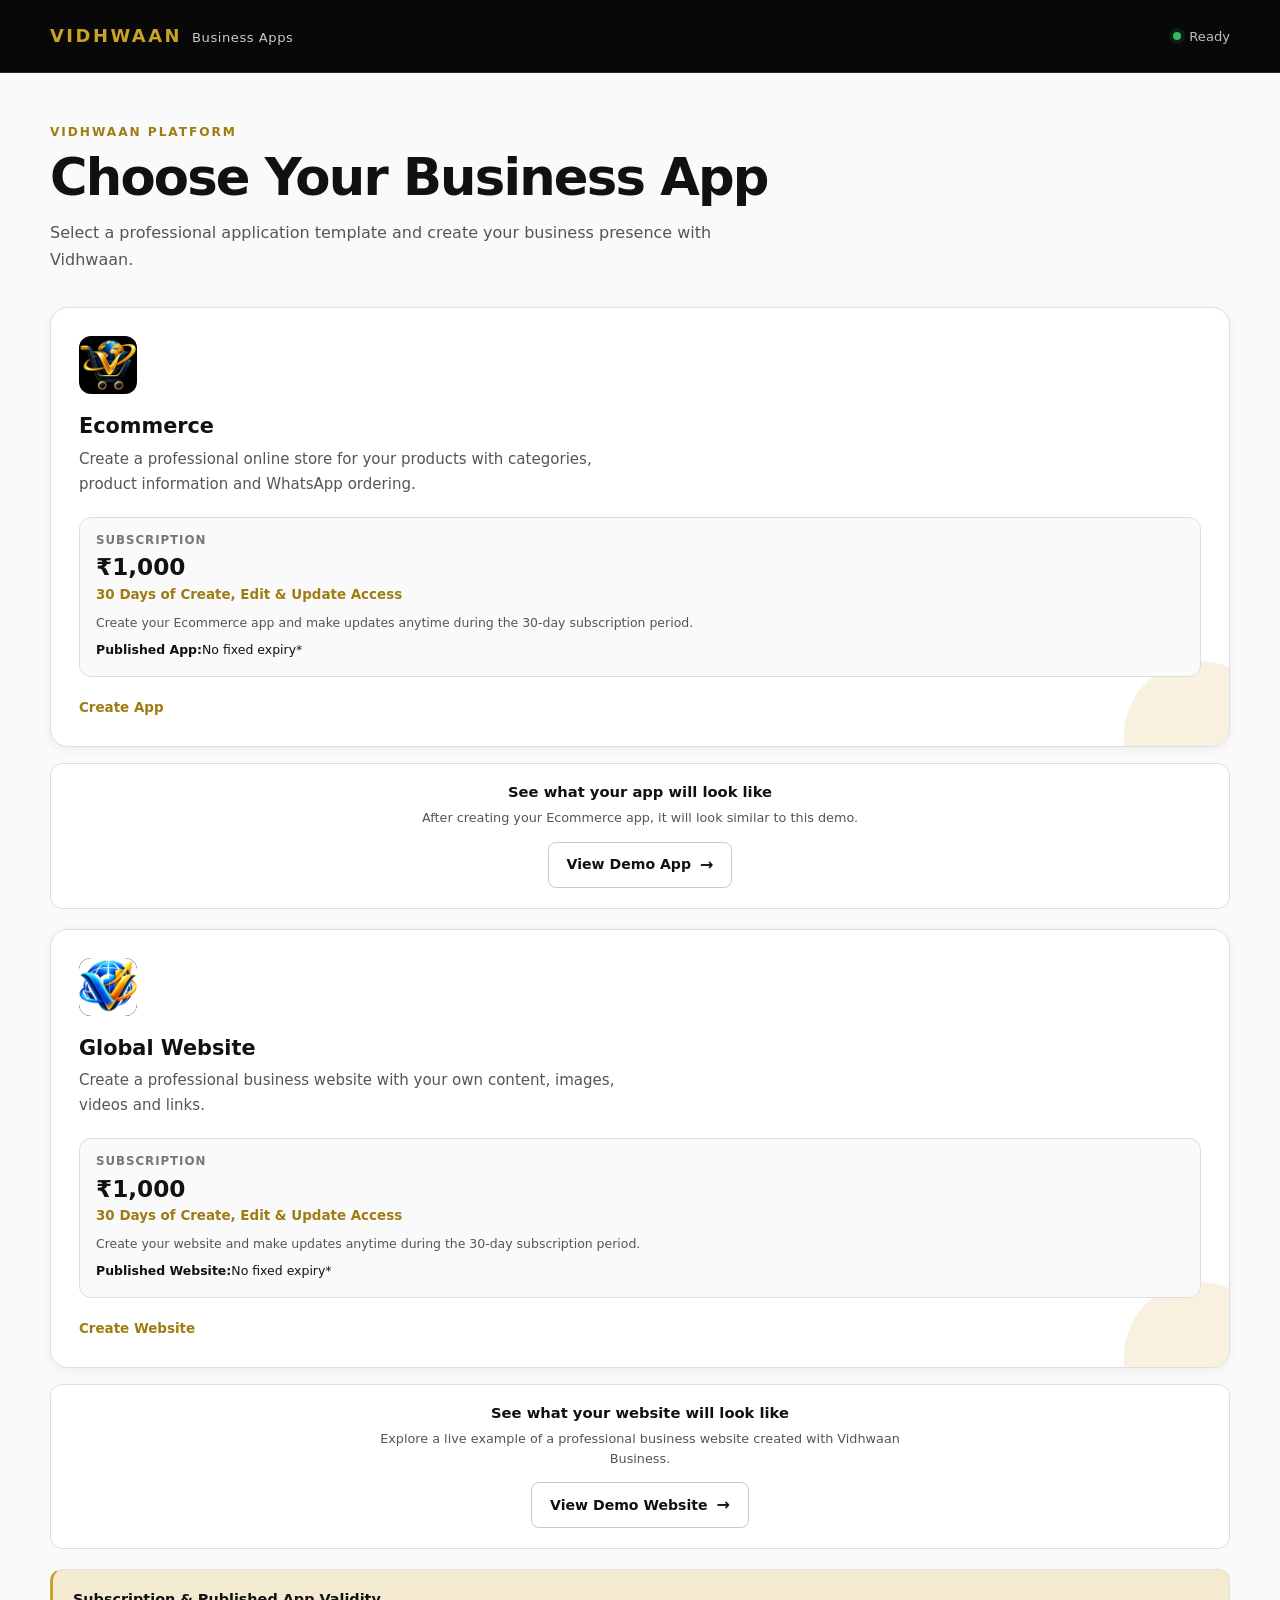
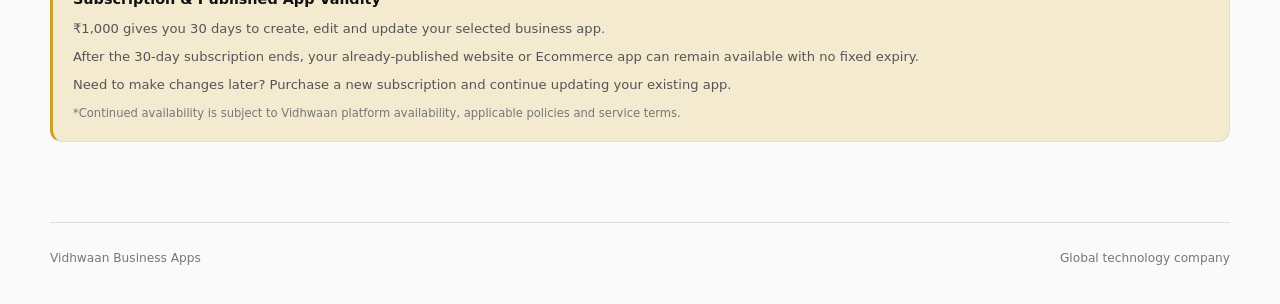
==== commit 3f37d01c: "chore: optimize production assets" ====
--- a/index.html
+++ b/index.html
@@ -1,2491 +1 @@
-<!DOCTYPE html>
-<html lang="en">
-<head>
-  <meta charset="UTF-8">
-  <meta
-    name="viewport"
-    content="width=device-width, initial-scale=1, viewport-fit=cover"
-  >
-  <meta
-    name="theme-color"
-    content="#000000"
-  >
-  <meta
-    name="description"
-    content="Create and manage your business app with Vidhwaan."
-  >
-
-  <meta
-    name="referrer"
-    content="strict-origin-when-cross-origin"
-  >
-
-  <title>Vidhwaan Business Apps</title>
-
-  <link
-    rel="stylesheet"
-    href="./main.css"
-  >
-</head>
-
-<body>
-  <a
-    class="skip-link"
-    href="#main-content"
-  >
-    Skip to main content
-  </a>
-
-  <header class="site-header">
-    <div class="site-header__inner">
-      <a
-        class="brand"
-        href="./"
-        aria-label="Vidhwaan Business Apps"
-      >
-        <span class="brand__name">VIDHWAAN</span>
-        <span class="brand__label">Business Apps</span>
-      </a>
-
-      <div class="site-header__status">
-        <span
-          class="status-indicator"
-          id="connection-status"
-          aria-hidden="true"
-        ></span>
-
-        <span id="connection-text">
-          Ready
-        </span>
-      </div>
-    </div>
-  </header>
-
-  <main
-    id="main-content"
-    class="builder"
-  >
-
-    <!-- =========================================================
-         TEMPLATE SELECTION
-         ========================================================= -->
-
-    <section
-      class="builder-section template-section"
-      id="template-section"
-      aria-labelledby="template-title"
-    >
-      <div class="section-heading">
-        <span class="section-heading__eyebrow">
-          Vidhwaan Platform
-        </span>
-
-        <h1
-          id="template-title"
-          class="section-heading__title"
-        >
-          Choose Your Business App
-        </h1>
-
-        <p class="section-heading__description">
-          Select a professional application template and create your
-          business presence with Vidhwaan.
-        </p>
-      </div>
-
-      <div
-        class="template-grid"
-        id="template-grid"
-      >
-
-        <button
-          type="button"
-          class="template-card"
-          data-template="ECM"
-          id="template-ecommerce"
-        >
-          <span
-            class="template-card__icon"
-          >
-            <img
-              src="./ecommerce/icons/logo.png"
-              alt="Ecommerce"
-              width="58"
-              height="58"
-            >
-          </span>
-
-          <span class="template-card__content">
-            <span class="template-card__title">
-              Ecommerce
-            </span>
-
-            <span class="template-card__description">
-              Create a professional online store for your products
-              with categories, product information and WhatsApp ordering.
-            </span>
-          </span>
-
-          <span class="template-card__pricing">
-            <span class="template-card__price-label">
-              Subscription
-            </span>
-
-            <span class="template-card__price-value">
-              ₹1,000
-            </span>
-
-            <span class="template-card__price-validity">
-              30 Days of Create, Edit &amp; Update Access
-            </span>
-
-            <span class="template-card__price-note">
-              Create your Ecommerce app and make updates anytime
-              during the 30-day subscription period.
-            </span>
-
-            <span class="template-card__price-published">
-              <strong>Published App:</strong>
-              No fixed expiry*
-            </span>
-          </span>
-
-          <span
-            class="template-card__action"
-            aria-hidden="true"
-          >
-            Create App
-          </span>
-        </button>
-
-        <div class="template-demo">
-          <p class="template-demo__title">
-            See what your app will look like
-          </p>
-
-          <p class="template-demo__description">
-            After creating your Ecommerce app, it will look similar to this demo.
-          </p>
-
-          <a
-            href="https://business.vidhwaan.com/ecommerce/9440246101/"
-            target="_blank"
-            rel="noopener noreferrer"
-            class="secondary-button template-demo__button"
-          >
-            View Demo App
-            <span aria-hidden="true">→</span>
-          </a>
-        </div>
-
-        <button
-          type="button"
-          class="template-card"
-          data-template="WEB"
-          id="template-website"
-        >
-          <span class="template-card__icon">
-            <img
-              src="./website/icons/icon-512.png"
-              alt="Global Website"
-              width="58"
-              height="58"
-            >
-          </span>
-
-          <span class="template-card__content">
-            <span class="template-card__title">
-              Global Website
-            </span>
-
-            <span class="template-card__description">
-              Create a professional business website with your
-              own content, images, videos and links.
-            </span>
-          </span>
-
-          <span class="template-card__pricing">
-            <span class="template-card__price-label">
-              Subscription
-            </span>
-
-            <span class="template-card__price-value">
-              ₹1,000
-            </span>
-
-            <span class="template-card__price-validity">
-              30 Days of Create, Edit &amp; Update Access
-            </span>
-
-            <span class="template-card__price-note">
-              Create your website and make updates anytime
-              during the 30-day subscription period.
-            </span>
-
-            <span class="template-card__price-published">
-              <strong>Published Website:</strong>
-              No fixed expiry*
-            </span>
-          </span>
-
-          <span
-            class="template-card__action"
-            aria-hidden="true"
-          >
-            Create Website
-          </span>
-        </button>
-
-        <div class="template-demo">
-          <p class="template-demo__title">
-            See what your website will look like
-          </p>
-
-          <p class="template-demo__description">
-            Explore a live example of a professional business website
-            created with Vidhwaan Business.
-          </p>
-
-          <a
-            href="https://business.vidhwaan.com/website/9440246101/"
-            target="_blank"
-            rel="noopener noreferrer"
-            class="secondary-button template-demo__button"
-          >
-            View Demo Website
-            <span aria-hidden="true">→</span>
-          </a>
-
-        </div>
-
-        <div class="template-pricing-note">
-          <strong>Subscription &amp; Published App Validity</strong>
-
-          <span>
-            ₹1,000 gives you 30 days to create, edit and update your
-            selected business app.
-          </span>
-
-          <span>
-            After the 30-day subscription ends, your already-published
-            website or Ecommerce app can remain available with no fixed expiry.
-          </span>
-
-          <span>
-            Need to make changes later? Purchase a new subscription
-            and continue updating your existing app.
-          </span>
-
-          <small>
-            *Continued availability is subject to Vidhwaan platform
-            availability, applicable policies and service terms.
-          </small>
-        </div>
-
-      </div>
-    </section>
-
-    <!-- =========================================================
-         ECOMMERCE BUILDER
-         ========================================================= -->
-
-    <section
-      class="builder-section setup-section"
-      id="ecommerce-section"
-      hidden
-      aria-labelledby="setup-title"
-    >
-
-      <div class="section-heading">
-        <button
-          type="button"
-          class="back-button"
-          id="back-to-templates"
-        >
-          <span aria-hidden="true">←</span>
-          <span>Back to Templates</span>
-        </button>
-
-        <span class="section-heading__eyebrow">
-          Ecommerce App
-        </span>
-
-        <h2
-          id="setup-title"
-          class="section-heading__title"
-        >
-          Set Up Your Business
-        </h2>
-
-        <p class="section-heading__description">
-          Enter your business information, products, contact details,
-          logo and location to create your public business app.
-        </p>
-      </div>
-
-
-      <!-- =======================================================
-           SUBSCRIPTION
-           ======================================================= -->
-
-      <div class="builder-card">
-        <div class="builder-card__header">
-          <div>
-            <span class="builder-card__number">01</span>
-
-            <h3 class="builder-card__title">
-              Subscription
-            </h3>
-
-            <p class="builder-card__description">
-              Enter your Vidhwaan subscription ID to authorize
-              creation of this business app.
-            </p>
-          </div>
-        </div>
-
-        <div class="form-group">
-          <label
-            for="subscription-id"
-            class="form-label"
-          >
-            Subscription ID
-            <span class="required-mark">*</span>
-          </label>
-
-          <input
-            type="text"
-            id="subscription-id"
-            class="form-input"
-            name="subscriptionId"
-            autocomplete="off"
-            maxlength="100"
-            placeholder="Enter your subscription ID"
-            required
-          >
-
-          <p
-            class="field-help"
-            id="subscription-help"
-          >
-            Your subscription will be verified before the app is created.
-          </p>
-
-          <a
-            href="https://paymentstore.vidhwaan.com"
-            target="_blank"
-            rel="noopener noreferrer"
-            class="subscription-get-link"
-          >
-            Get Subscription ID
-          </a>
-
-
-          <div class="form-group" style="margin-top: 20px;">
-            <label
-              for="business-password"
-              class="form-label"
-            >
-              Business Password
-              <span class="required-mark">*</span>
-            </label>
-
-            <div class="password-input-wrapper">
-              <input
-                type="password"
-                id="business-password"
-                class="form-input"
-                name="businessPassword"
-                autocomplete="new-password"
-                maxlength="100"
-                placeholder="Create your business password"
-                required
-              >
-
-              <button
-                type="button"
-                class="password-toggle"
-                id="business-password-toggle"
-                aria-label="Show password"
-                aria-pressed="false"
-              >
-                <span
-                  class="password-toggle__icon"
-                  aria-hidden="true"
-                >👁</span>
-              </button>
-            </div>
-
-            <p class="field-help">
-              Create a password to secure your business account.
-            </p>
-          </div>
-
-
-          <p
-            class="field-error"
-            id="subscription-error"
-            role="alert"
-            hidden
-          ></p>
-        </div>
-      </div>
-
-
-      <!-- =======================================================
-           BUSINESS INFORMATION
-           ======================================================= -->
-
-      <div class="builder-card">
-        <div class="builder-card__header">
-          <div>
-            <span class="builder-card__number">02</span>
-
-            <h3 class="builder-card__title">
-              Business Information
-            </h3>
-
-            <p class="builder-card__description">
-              Provide the information customers will see on your
-              business app.
-            </p>
-          </div>
-        </div>
-
-        <div class="form-grid">
-
-          <div class="form-group form-group--full">
-            <label
-              for="business-name"
-              class="form-label"
-            >
-              Business Name
-              <span class="required-mark">*</span>
-            </label>
-
-            <input
-              type="text"
-              id="business-name"
-              class="form-input"
-              name="businessName"
-              autocomplete="organization"
-              maxlength="120"
-              placeholder="Enter business name"
-              required
-            >
-          </div>
-
-
-          <div class="form-group form-group--full">
-            <label
-              for="business-tagline"
-              class="form-label"
-            >
-              Tagline
-            </label>
-
-            <input
-              type="text"
-              id="business-tagline"
-              class="form-input"
-              name="tagline"
-              maxlength="200"
-              placeholder="A short description of your business"
-            >
-          </div>
-
-
-          <div class="form-group form-group--full">
-            <label
-              for="business-address"
-              class="form-label"
-            >
-              Business Address
-              <span class="required-mark">*</span>
-            </label>
-
-            <textarea
-              id="business-address"
-              class="form-textarea"
-              name="address"
-              autocomplete="street-address"
-              maxlength="500"
-              rows="3"
-              placeholder="Enter complete business address"
-              required
-            ></textarea>
-          </div>
-
-
-          <div class="form-group">
-            <label
-              for="business-mobile"
-              class="form-label"
-            >
-              Mobile Number
-              <span class="required-mark">*</span>
-            </label>
-
-            <input
-              type="tel"
-              id="business-mobile"
-              class="form-input"
-              name="mobile"
-              autocomplete="tel"
-              inputmode="tel"
-              maxlength="20"
-              placeholder="Enter mobile number"
-              required
-            >
-          </div>
-
-
-          <div class="form-group">
-            <label
-              for="business-email"
-              class="form-label"
-            >
-              Email ID
-            </label>
-
-            <input
-              type="email"
-              id="business-email"
-              class="form-input"
-              name="email"
-              autocomplete="email"
-              maxlength="254"
-              placeholder="Enter email address"
-            >
-          </div>
-
-        </div>
-      </div>
-
-
-      <!-- =======================================================
-           WHATSAPP
-           ======================================================= -->
-
-      <div class="builder-card">
-        <div class="builder-card__header">
-          <div>
-            <span class="builder-card__number">03</span>
-
-            <h3 class="builder-card__title">
-              WhatsApp Orders
-            </h3>
-
-            <p class="builder-card__description">
-              Customers can submit their cart and send the complete
-              order summary directly to this WhatsApp number.
-            </p>
-          </div>
-        </div>
-
-        <div class="form-group">
-          <label
-            for="business-whatsapp"
-            class="form-label"
-          >
-            Business WhatsApp Number
-            <span class="required-mark">*</span>
-          </label>
-
-          <input
-            type="tel"
-            id="business-whatsapp"
-            class="form-input"
-            name="whatsapp"
-            autocomplete="tel"
-            inputmode="tel"
-            maxlength="20"
-            placeholder="Enter WhatsApp number"
-            required
-          >
-
-          <p class="field-help">
-            Use the number customers should contact for orders.
-          </p>
-        </div>
-      </div>
-
-
-      <!-- =======================================================
-           LOGO
-           ======================================================= -->
-
-      <div class="builder-card">
-        <div class="builder-card__header">
-          <div>
-            <span class="builder-card__number">04</span>
-
-            <h3 class="builder-card__title">
-              Business Logo
-            </h3>
-
-            <p class="builder-card__description">
-              Add a publicly accessible logo URL. The same logo will
-              be used on the business app and PWA installation.
-            </p>
-          </div>
-        </div>
-
-        <div class="form-group">
-          <label
-            for="business-logo"
-            class="form-label"
-          >
-            Public Logo URL
-          </label>
-
-          <input
-            type="url"
-            id="business-logo"
-            class="form-input"
-            name="logoUrl"
-            inputmode="url"
-            maxlength="2000"
-            placeholder="https://example.com/logo.png"
-          >
-
-          <p class="field-help">
-            Use an HTTPS image URL that is publicly accessible.
-          </p>
-
-          <div
-            class="logo-preview"
-            id="logo-preview"
-            hidden
-          >
-            <img
-              id="logo-preview-image"
-              src=""
-              alt="Business logo preview"
-              loading="lazy"
-              referrerpolicy="no-referrer"
-            >
-          </div>
-        </div>
-      </div>
-
-
-      <!-- =======================================================
-           LOCATION
-           ======================================================= -->
-
-      <div class="builder-card">
-        <div class="builder-card__header">
-          <div>
-            <span class="builder-card__number">05</span>
-
-            <h3 class="builder-card__title">
-              Business Location
-            </h3>
-
-            <p class="builder-card__description">
-              Verify the physical business location using your
-              device's GPS. You should be physically present at the
-              business when verification is performed.
-            </p>
-          </div>
-        </div>
-
-        <div
-          class="location-verification"
-          id="location-verification"
-        >
-
-          <div
-            class="location-status"
-            id="location-status"
-            aria-live="polite"
-          >
-            <span
-              class="location-status__indicator"
-              id="location-status-indicator"
-              aria-hidden="true"
-            ></span>
-
-            <span id="location-status-text">
-              Location not verified
-            </span>
-          </div>
-
-          <button
-            type="button"
-            class="secondary-button"
-            id="verify-location"
-          >
-            Verify Business Location
-          </button>
-
-          <div
-            class="location-details"
-            id="location-details"
-            hidden
-          >
-            <div class="location-detail">
-              <span class="location-detail__label">
-                Latitude
-              </span>
-
-              <span
-                class="location-detail__value"
-                id="location-latitude"
-              >
-                —
-              </span>
-            </div>
-
-            <div class="location-detail">
-              <span class="location-detail__label">
-                Longitude
-              </span>
-
-              <span
-                class="location-detail__value"
-                id="location-longitude"
-              >
-                —
-              </span>
-            </div>
-
-            <div class="location-detail">
-              <span class="location-detail__label">
-                Verified At
-              </span>
-
-              <span
-                class="location-detail__value"
-                id="location-verified-at"
-              >
-                —
-              </span>
-            </div>
-          </div>
-
-        </div>
-      </div>
-
-
-      <!-- =======================================================
-           CATEGORIES
-           ======================================================= -->
-
-      <div class="builder-card">
-        <div class="builder-card__header">
-          <div>
-            <span class="builder-card__number">06</span>
-
-            <h3 class="builder-card__title">
-              Product Categories
-            </h3>
-
-            <p class="builder-card__description">
-              Organize your products into clear categories.
-              You can edit the default categories or add new ones.
-            </p>
-          </div>
-
-          <button
-            type="button"
-            class="secondary-button secondary-button--small"
-            id="add-category"
-          >
-            Add Category
-          </button>
-        </div>
-
-        <div
-          class="category-list"
-          id="category-list"
-        ></div>
-
-        <div
-          class="empty-builder-state"
-          id="category-empty"
-          hidden
-        >
-          <p>
-            No categories added yet.
-          </p>
-
-          <button
-            type="button"
-            class="secondary-button"
-            id="add-first-category"
-          >
-            Add First Category
-          </button>
-        </div>
-      </div>
-
-
-      <!-- =======================================================
-           ITEMS
-           ======================================================= -->
-
-      <div class="builder-card">
-        <div class="builder-card__header">
-          <div>
-            <span class="builder-card__number">07</span>
-
-            <h3 class="builder-card__title">
-              Products / Items
-            </h3>
-
-            <p class="builder-card__description">
-              Add the products or items customers can view and order.
-            </p>
-          </div>
-
-          <button
-            type="button"
-            class="secondary-button secondary-button--small"
-            id="add-item"
-          >
-            Add Item
-          </button>
-        </div>
-
-        <div
-          class="item-list"
-          id="item-list"
-        ></div>
-
-        <div
-          class="empty-builder-state"
-          id="item-empty"
-          hidden
-        >
-          <p>
-            No products added yet.
-          </p>
-
-          <button
-            type="button"
-            class="secondary-button"
-            id="add-first-item"
-          >
-            Add First Item
-          </button>
-        </div>
-      </div>
-
-
-      <!-- =======================================================
-           PUBLISH
-           ======================================================= -->
-
-      <div class="builder-card publish-card">
-        <div class="builder-card__header">
-          <div>
-            <span class="builder-card__number">08</span>
-
-            <h3 class="builder-card__title">
-              Create / Update Business App
-            </h3>
-
-            <p class="builder-card__description">
-              Verify your information and publish your business app.
-            </p>
-          </div>
-        </div>
-
-        <div
-          class="validation-summary"
-          id="validation-summary"
-          hidden
-          role="alert"
-          aria-live="polite"
-        >
-          <h4 class="validation-summary__title">
-            Please review the following:
-          </h4>
-
-          <ul
-            class="validation-summary__list"
-            id="validation-list"
-          ></ul>
-        </div>
-
-        <button
-          type="button"
-          class="primary-button primary-button--large"
-          id="publish-business"
-        >
-          <span
-            class="button-spinner"
-            id="publish-spinner"
-            hidden
-            aria-hidden="true"
-          ></span>
-
-          <span id="publish-button-text">
-            Create Business App
-          </span>
-        </button>
-
-        <p
-          class="publish-status"
-          id="publish-status"
-          aria-live="polite"
-        ></p>
-      </div>
-
-    </section>
-
-
-    <!-- =========================================================
-         GLOBAL WEBSITE BUILDER
-         ========================================================= -->
-
-    <section
-      class="builder-section setup-section"
-      id="website-section"
-      hidden
-      aria-labelledby="website-section-title"
-    >
-
-      <div class="section-heading">
-
-        <button
-          type="button"
-          class="back-button"
-          id="website-back-to-templates"
-        >
-          <span aria-hidden="true">←</span>
-          <span>Back to Templates</span>
-        </button>
-
-        <span class="section-heading__eyebrow">
-          Global Website
-        </span>
-
-        <h2
-          id="website-section-title"
-          class="section-heading__title"
-        >
-          Create Your Professional Website
-        </h2>
-
-        <p class="section-heading__description">
-          Build a beautiful global business website with your
-          business information, sections, text, images, videos
-          and clickable links.
-        </p>
-
-      </div>
-
-
-      <!-- =======================================================
-           SUBSCRIPTION
-           ======================================================= -->
-
-      <div class="builder-card">
-
-        <div class="builder-card__header">
-
-          <div>
-
-            <span class="builder-card__number">
-              01
-            </span>
-
-            <h3 class="builder-card__title">
-              Subscription
-            </h3>
-
-            <p class="builder-card__description">
-              Enter your Vidhwaan subscription ID to authorize
-              creation of this website.
-            </p>
-
-          </div>
-
-        </div>
-
-        <div class="form-group">
-
-          <label
-            for="website-subscription-id"
-            class="form-label"
-          >
-            Subscription ID
-            <span class="required-mark">*</span>
-          </label>
-
-          <input
-            type="text"
-            id="website-subscription-id"
-            class="form-input"
-            name="websiteSubscriptionId"
-            autocomplete="off"
-            maxlength="100"
-            placeholder="Enter your subscription ID"
-            required
-          >
-
-          <p class="field-help">
-            Your subscription will be verified before the website
-            is created.
-          </p>
-
-          <a
-            href="https://paymentstore.vidhwaan.com"
-            target="_blank"
-            rel="noopener noreferrer"
-            class="subscription-get-link"
-          >
-            Get Subscription ID
-          </a>
-
-          <div
-            class="form-group"
-            style="margin-top: 20px;"
-          >
-
-            <label
-              for="website-password"
-              class="form-label"
-            >
-              Business Password
-              <span class="required-mark">*</span>
-            </label>
-
-            <div class="password-input-wrapper">
-
-              <input
-                type="password"
-                id="website-password"
-                class="form-input"
-                name="websitePassword"
-                autocomplete="new-password"
-                maxlength="100"
-                placeholder="Create your business password"
-                required
-              >
-
-              <button
-                type="button"
-                class="password-toggle"
-                id="website-password-toggle"
-                aria-label="Show password"
-                aria-pressed="false"
-              >
-                <span
-                  class="password-toggle__icon"
-                  aria-hidden="true"
-                >👁</span>
-              </button>
-
-            </div>
-
-            <p class="field-help">
-              Create a password to secure your business account.
-            </p>
-
-          </div>
-
-        </div>
-
-      </div>
-
-
-      <!-- =======================================================
-           BUSINESS INFORMATION
-           ======================================================= -->
-
-      <div class="builder-card">
-
-        <div class="builder-card__header">
-
-          <div>
-
-            <span class="builder-card__number">
-              02
-            </span>
-
-            <h3 class="builder-card__title">
-              Business Information
-            </h3>
-
-            <p class="builder-card__description">
-              Enter the information that will appear on your
-              professional website.
-            </p>
-
-          </div>
-
-        </div>
-
-        <div class="form-grid">
-
-          <div class="form-group form-group--full">
-
-            <label
-              for="website-business-name"
-              class="form-label"
-            >
-              Business Name
-              <span class="required-mark">*</span>
-            </label>
-
-            <input
-              type="text"
-              id="website-business-name"
-              class="form-input"
-              name="websiteBusinessName"
-              autocomplete="organization"
-              maxlength="120"
-              placeholder="Enter business name"
-              required
-            >
-
-          </div>
-
-
-
-          <div class="form-group form-group--full">
-
-            <label
-              for="website-tagline"
-              class="form-label"
-            >
-              Tagline
-            </label>
-
-            <input
-              type="text"
-              id="website-tagline"
-              class="form-input"
-              name="websiteTagline"
-              maxlength="200"
-              placeholder="A short description of your business"
-            >
-
-          </div>
-
-
-          <div class="form-group form-group--full">
-
-            <label
-              for="website-business-address"
-              class="form-label"
-            >
-              Business Address
-              <span class="required-mark">*</span>
-            </label>
-
-            <textarea
-              id="website-business-address"
-              class="form-textarea"
-              name="websiteBusinessAddress"
-              autocomplete="street-address"
-              maxlength="500"
-              rows="3"
-              placeholder="Enter complete business address"
-              required
-            ></textarea>
-
-          </div>
-
-
-
-
-
-
-          <div class="form-group">
-
-            <label
-              for="website-mobile"
-              class="form-label"
-            >
-              Mobile Number
-              <span class="required-mark">*</span>
-            </label>
-
-            <input
-              type="tel"
-              id="website-mobile"
-              class="form-input"
-              name="websiteMobile"
-              autocomplete="tel"
-              inputmode="tel"
-              maxlength="20"
-              placeholder="Enter mobile number"
-              required
-            >
-
-          </div>
-
-
-          <div class="form-group">
-
-            <label
-              for="website-email"
-              class="form-label"
-            >
-              Email ID
-            </label>
-
-            <input
-              type="email"
-              id="website-email"
-              class="form-input"
-              name="websiteEmail"
-              autocomplete="email"
-              maxlength="254"
-              placeholder="Enter email address"
-            >
-
-          </div>
-
-
-          <div class="form-group">
-
-            <label
-              for="website-whatsapp"
-              class="form-label"
-            >
-              WhatsApp Number
-              <span class="required-mark">*</span>
-            </label>
-
-            <input
-              type="tel"
-              id="website-whatsapp"
-              class="form-input"
-              name="websiteWhatsapp"
-              autocomplete="tel"
-              inputmode="tel"
-              maxlength="20"
-              placeholder="Enter WhatsApp number"
-              required
-            >
-
-          </div>
-
-        </div>
-
-      </div>
-
-
-      <!-- =======================================================
-           LOGO
-           ======================================================= -->
-
-      <div class="builder-card">
-
-        <div class="builder-card__header">
-
-          <div>
-
-            <span class="builder-card__number">
-              03
-            </span>
-
-            <h3 class="builder-card__title">
-              Business Logo
-            </h3>
-
-            <p class="builder-card__description">
-              Add a publicly accessible logo URL for your website
-              and PWA installation.
-            </p>
-
-          </div>
-
-        </div>
-
-        <div class="form-group">
-
-          <label
-            for="website-logo"
-            class="form-label"
-          >
-            Public Logo URL
-          </label>
-
-          <input
-            type="url"
-            id="website-logo"
-            class="form-input"
-            name="websiteLogoUrl"
-            inputmode="url"
-            maxlength="2000"
-            placeholder="https://example.com/logo.png"
-          >
-
-          <p class="field-help">
-            Use an HTTPS image URL that is publicly accessible.
-          </p>
-
-          <div
-            class="logo-preview"
-            id="website-logo-preview"
-            hidden
-          >
-            <img
-              id="website-logo-preview-image"
-              src=""
-              alt="Business logo preview"
-              loading="lazy"
-              referrerpolicy="no-referrer"
-            >
-          </div>
-
-        </div>
-
-      </div>
-
-
-      <!-- =======================================================
-           LOCATION
-           ======================================================= -->
-
-      <div class="builder-card">
-
-        <div class="builder-card__header">
-
-          <div>
-
-            <span class="builder-card__number">
-              04
-            </span>
-
-            <h3 class="builder-card__title">
-              Business Location
-            </h3>
-
-            <p class="builder-card__description">
-              Verify the physical business location using your
-              device GPS.
-            </p>
-
-          </div>
-
-        </div>
-
-        <div
-          class="location-verification"
-          id="website-location-verification"
-        >
-
-          <div
-            class="location-status"
-            id="website-location-status"
-            aria-live="polite"
-          >
-
-            <span
-              class="location-status__indicator"
-              id="website-location-status-indicator"
-              aria-hidden="true"
-            ></span>
-
-            <span id="website-location-status-text">
-              Location not verified
-            </span>
-
-          </div>
-
-          <button
-            type="button"
-            class="secondary-button"
-            id="website-verify-location"
-          >
-            Verify Business Location
-          </button>
-
-          <div
-            class="location-details"
-            id="website-location-details"
-            hidden
-          >
-
-            <div class="location-detail">
-
-              <span class="location-detail__label">
-                Latitude
-              </span>
-
-              <span
-                class="location-detail__value"
-                id="website-location-latitude"
-              >
-                —
-              </span>
-
-            </div>
-
-
-            <div class="location-detail">
-
-              <span class="location-detail__label">
-                Longitude
-              </span>
-
-              <span
-                class="location-detail__value"
-                id="website-location-longitude"
-              >
-                —
-              </span>
-
-            </div>
-
-
-            <div class="location-detail">
-
-              <span class="location-detail__label">
-                Verified At
-              </span>
-
-              <span
-                class="location-detail__value"
-                id="website-location-verified-at"
-              >
-                —
-              </span>
-
-            </div>
-
-          </div>
-
-        </div>
-
-      </div>
-
-
-      <!-- =======================================================
-           WEBSITE SECTIONS
-           ======================================================= -->
-
-      <div class="builder-card website-content-builder">
-
-        <div class="builder-card__header">
-
-          <div>
-
-            <span class="builder-card__number">
-              05
-            </span>
-
-            <h3 class="builder-card__title">
-              Website Content
-            </h3>
-
-            <p class="builder-card__description">
-              Add multiple sections and build each section with
-              text, images, videos and links in any order.
-            </p>
-
-          </div>
-
-          <button
-            type="button"
-            class="secondary-button secondary-button--small"
-            id="website-add-section"
-          >
-            Add Section
-          </button>
-
-        </div>
-
-
-        <div
-          class="website-sections"
-          id="website-sections"
-        ></div>
-
-
-        <div
-          class="empty-builder-state"
-          id="website-sections-empty"
-        >
-
-          <p>
-            No sections added yet.
-          </p>
-
-          <button
-            type="button"
-            class="secondary-button"
-            id="website-add-first-section"
-          >
-            Add First Section
-          </button>
-
-        </div>
-
-      </div>
-
-
-      <!-- =======================================================
-           FOOTER
-           ======================================================= -->
-
-      <div class="builder-card">
-
-        <div class="builder-card__header">
-
-          <div>
-
-            <span class="builder-card__number">
-              06
-            </span>
-
-            <h3 class="builder-card__title">
-              Website Footer
-            </h3>
-
-            <p class="builder-card__description">
-              Add footer names and links for your published website.
-            </p>
-
-          </div>
-
-          <button
-            type="button"
-            class="secondary-button secondary-button--small"
-            id="website-add-footer-link"
-          >
-            Add Footer Link
-          </button>
-
-        </div>
-
-
-        <div
-          class="website-footer-links"
-          id="website-footer-links"
-        ></div>
-
-
-        <div
-          class="empty-builder-state"
-          id="website-footer-empty"
-        >
-
-          <p>
-            No footer links added yet.
-          </p>
-
-        </div>
-
-      </div>
-
-
-      <!-- =======================================================
-           PUBLISH
-           ======================================================= -->
-
-      <div class="builder-card publish-card">
-
-        <div class="builder-card__header">
-
-          <div>
-
-            <span class="builder-card__number">
-              07
-            </span>
-
-            <h3 class="builder-card__title">
-              Create / Update Website
-            </h3>
-
-            <p class="builder-card__description">
-              Verify your information and publish your professional
-              Global Website.
-            </p>
-
-          </div>
-
-        </div>
-
-
-        <div
-          class="validation-summary"
-          id="website-validation-summary"
-          hidden
-          role="alert"
-          aria-live="polite"
-        >
-
-          <h4 class="validation-summary__title">
-            Please review the following:
-          </h4>
-
-          <ul
-            class="validation-summary__list"
-            id="website-validation-list"
-          ></ul>
-
-        </div>
-
-
-        <button
-          type="button"
-          class="primary-button primary-button--large"
-          id="website-publish"
-        >
-
-          <span
-            class="button-spinner"
-            id="website-publish-spinner"
-            hidden
-            aria-hidden="true"
-          ></span>
-
-          <span id="website-publish-button-text">
-            Create Website
-          </span>
-
-        </button>
-
-
-        <p
-          class="publish-status"
-          id="website-publish-status"
-          aria-live="polite"
-        ></p>
-
-
-      </div>
-
-    </section>
-
-
-    <!-- =========================================================
-         SUCCESS
-         ========================================================= -->
-
-    <section
-      class="builder-section success-section"
-      id="success-section"
-      hidden
-      aria-labelledby="success-title"
-    >
-      <div class="success-card">
-
-        <div
-          class="success-icon"
-          aria-hidden="true"
-        >
-          ✓
-        </div>
-
-        <span class="section-heading__eyebrow">
-          Vidhwaan Business Apps
-        </span>
-
-        <h2
-          id="success-title"
-          class="success-title"
-        >
-          Your Business App Is Ready
-        </h2>
-
-        <p
-          class="success-description"
-          id="success-description"
-        >
-          Your business app has been successfully created.
-        </p>
-
-        <div
-          class="success-url-box"
-          id="success-url-box"
-        >
-          <span class="success-url-box__label">
-            Business App
-          </span>
-
-          <a
-            href="#"
-            id="business-app-url"
-            class="success-url-box__url is-pending"
-            aria-disabled="true"
-            tabindex="-1"
-          >
-            Preparing Business App...
-          </a>
-        </div>
-
-        <p
-          class="deployment-status"
-          id="deployment-status"
-          aria-live="polite"
-        >
-          Publishing your business app...
-        </p>
-
-        <div class="success-actions">
-
-          <button
-            type="button"
-            class="primary-button"
-            id="open-business-app"
-          >
-            Open Business App
-          </button>
-
-          <button
-            type="button"
-            class="secondary-button"
-            id="edit-business"
-          >
-            Edit Business
-          </button>
-
-          <button
-            type="button"
-            class="secondary-button"
-            id="create-another"
-          >
-            Create Another App
-          </button>
-
-        </div>
-
-      </div>
-    </section>
-
-  </main>
-
-
-  <!-- ===========================================================
-       CATEGORY MODAL
-       =========================================================== -->
-
-  <div
-    class="modal"
-    id="category-modal"
-    hidden
-    aria-hidden="true"
-  >
-    <div
-      class="modal__backdrop"
-      data-modal-close="category-modal"
-    ></div>
-
-    <div
-      class="modal__dialog"
-      role="dialog"
-      aria-modal="true"
-      aria-labelledby="category-modal-title"
-    >
-      <div class="modal__header">
-
-        <h2
-          class="modal__title"
-          id="category-modal-title"
-        >
-          Add Category
-        </h2>
-
-        <button
-          type="button"
-          class="modal__close"
-          id="category-modal-close"
-          aria-label="Close category dialog"
-        >
-          ×
-        </button>
-
-      </div>
-
-      <div class="modal__body">
-
-        <div class="form-group">
-          <label
-            for="category-name"
-            class="form-label"
-          >
-            Category Name
-            <span class="required-mark">*</span>
-          </label>
-
-          <input
-            type="text"
-            id="category-name"
-            class="form-input"
-            maxlength="100"
-            placeholder="Enter category name"
-            autocomplete="off"
-          >
-
-          <p
-            class="field-error"
-            id="category-name-error"
-            role="alert"
-            hidden
-          ></p>
-        </div>
-
-      </div>
-
-      <div class="modal__footer">
-
-        <button
-          type="button"
-          class="secondary-button"
-          id="category-cancel"
-        >
-          Cancel
-        </button>
-
-        <button
-          type="button"
-          class="primary-button"
-          id="category-save"
-        >
-          Add Category
-        </button>
-
-      </div>
-    </div>
-  </div>
-
-
-  <!-- ===========================================================
-       ITEM MODAL
-       =========================================================== -->
-
-  <div
-    class="modal"
-    id="item-modal"
-    hidden
-    aria-hidden="true"
-  >
-    <div
-      class="modal__backdrop"
-      data-modal-close="item-modal"
-    ></div>
-
-    <div
-      class="modal__dialog modal__dialog--large"
-      role="dialog"
-      aria-modal="true"
-      aria-labelledby="item-modal-title"
-    >
-
-      <div class="modal__header">
-
-        <h2
-          class="modal__title"
-          id="item-modal-title"
-        >
-          Add Item
-        </h2>
-
-        <button
-          type="button"
-          class="modal__close"
-          id="item-modal-close"
-          aria-label="Close item dialog"
-        >
-          ×
-        </button>
-
-      </div>
-
-      <div class="modal__body">
-
-        <div class="form-grid">
-
-          <div class="form-group form-group--full">
-            <label
-              for="item-name"
-              class="form-label"
-            >
-              Item Name
-              <span class="required-mark">*</span>
-            </label>
-
-            <input
-              type="text"
-              id="item-name"
-              class="form-input"
-              maxlength="150"
-              placeholder="Enter item name"
-              autocomplete="off"
-            >
-          </div>
-
-
-          <div class="form-group">
-            <label
-              for="item-price"
-              class="form-label"
-            >
-              Price
-              <span class="required-mark">*</span>
-            </label>
-
-            <input
-              type="number"
-              id="item-price"
-              class="form-input"
-              min="0"
-              max="99999999"
-              step="0.01"
-              inputmode="decimal"
-              placeholder="0.00"
-            >
-          </div>
-
-
-          <div class="form-group">
-            <label
-              for="item-quantity"
-              class="form-label"
-            >
-              Quantity
-            </label>
-
-            <input
-              type="number"
-              id="item-quantity"
-              class="form-input"
-              min="0"
-              max="999999999"
-              step="1"
-              inputmode="numeric"
-              placeholder="0"
-            >
-          </div>
-
-
-          <div class="form-group">
-            <label
-              for="item-unit"
-              class="form-label"
-            >
-              Unit
-            </label>
-
-            <input
-              type="text"
-              id="item-unit"
-              class="form-input"
-              maxlength="50"
-              placeholder="kg, piece, litre, etc."
-            >
-          </div>
-
-
-          <div class="form-group">
-            <label
-              for="item-category"
-              class="form-label"
-            >
-              Category
-              <span class="required-mark">*</span>
-            </label>
-
-            <select
-              id="item-category"
-              class="form-select"
-            >
-              <option value="">
-                Select category
-              </option>
-            </select>
-          </div>
-
-
-          <div class="form-group form-group--full">
-            <label
-              for="item-description"
-              class="form-label"
-            >
-              Description
-            </label>
-
-            <textarea
-              id="item-description"
-              class="form-textarea"
-              maxlength="1000"
-              rows="4"
-              placeholder="Describe the item"
-            ></textarea>
-          </div>
-
-
-          <div class="form-group form-group--full">
-            <label
-              for="item-youtube"
-              class="form-label"
-            >
-              YouTube Shorts Link
-            </label>
-
-            <input
-              type="url"
-              id="item-youtube"
-              class="form-input"
-              maxlength="2000"
-              inputmode="url"
-              placeholder="https://youtube.com/shorts/..."
-            >
-
-            <p class="field-help">
-              Add a YouTube Shorts link. Customers can watch the
-              video by selecting the item image in the public app.
-            </p>
-          </div>
-
-        </div>
-
-        <p
-          class="field-error"
-          id="item-form-error"
-          role="alert"
-          hidden
-        ></p>
-
-      </div>
-
-      <div class="modal__footer">
-
-        <button
-          type="button"
-          class="secondary-button"
-          id="item-cancel"
-        >
-          Cancel
-        </button>
-
-        <button
-          type="button"
-          class="primary-button"
-          id="item-save"
-        >
-          Add Item
-        </button>
-
-      </div>
-
-    </div>
-  </div>
-
-
-
-  <!-- ===========================================================
-       WEBSITE CONTENT EDITOR MODAL
-       =========================================================== -->
-
-  <div
-    class="modal"
-    id="website-content-modal"
-    hidden
-    aria-hidden="true"
-  >
-    <div
-      class="modal__backdrop"
-      data-modal-close="website-content-modal"
-    ></div>
-
-    <div
-      class="modal__dialog modal__dialog--large website-content-modal"
-      role="dialog"
-      aria-modal="true"
-      aria-labelledby="website-content-modal-title"
-    >
-
-      <div class="modal__header">
-
-        <div>
-          <span
-            class="section-heading__eyebrow"
-            id="website-content-modal-eyebrow"
-          >
-            Website Content
-          </span>
-
-          <h2
-            class="modal__title"
-            id="website-content-modal-title"
-          >
-            Add Content
-          </h2>
-
-          <p
-            class="website-modal-help"
-            id="website-content-modal-description"
-          >
-            Add professional content to this website section.
-          </p>
-        </div>
-
-        <button
-          type="button"
-          class="modal__close"
-          id="website-content-modal-close"
-          aria-label="Close website content editor"
-        >
-          ×
-        </button>
-
-      </div>
-
-
-      <div class="modal__body">
-
-        <!-- =====================================================
-             PARAGRAPH / SUB-PARAGRAPH
-             ===================================================== -->
-
-        <div
-          class="form-group"
-          id="website-content-text-field"
-          hidden
-        >
-
-          <label
-            for="website-content-text"
-            class="form-label"
-            id="website-content-text-label"
-          >
-            Paragraph
-            <span class="required-mark">*</span>
-          </label>
-
-          <textarea
-            id="website-content-text"
-            class="form-textarea website-content-modal__textarea"
-            maxlength="10000"
-            rows="10"
-            placeholder="Write your content here..."
-          ></textarea>
-
-          <p class="field-help">
-            Write naturally. You can add long, detailed content here.
-          </p>
-
-        </div>
-
-
-        <!-- =====================================================
-             REPEATABLE CONTENT
-             ===================================================== -->
-
-        <div
-          id="website-content-repeatable-field"
-          hidden
-        >
-
-          <div class="form-group">
-
-            <div class="builder-card__header">
-
-              <div>
-                <label
-                  class="form-label"
-                  id="website-content-repeatable-label"
-                >
-                  Items
-                  <span class="required-mark">*</span>
-                </label>
-
-                <p
-                  class="field-help"
-                  id="website-content-repeatable-help"
-                >
-                  Add one or more items.
-                </p>
-              </div>
-
-              <button
-                type="button"
-                class="secondary-button secondary-button--small"
-                id="website-content-add-row"
-              >
-                + Add Another
-              </button>
-
-            </div>
-
-          </div>
-
-
-          <div
-            class="website-field-list"
-            id="website-content-row-list"
-          ></div>
-
-        </div>
-
-
-        <!-- =====================================================
-             VALIDATION
-             ===================================================== -->
-
-        <p
-          class="field-error"
-          id="website-content-form-error"
-          role="alert"
-          hidden
-        ></p>
-
-      </div>
-
-
-      <div class="modal__footer">
-
-        <button
-          type="button"
-          class="secondary-button"
-          id="website-content-cancel"
-        >
-          Cancel
-        </button>
-
-        <button
-          type="button"
-          class="primary-button"
-          id="website-content-save"
-        >
-          Add Content
-        </button>
-
-      </div>
-
-    </div>
-  </div>
-
-
-  <!-- ===========================================================
-       WEBSITE FOOTER LINK EDITOR MODAL
-       =========================================================== -->
-
-  <div
-    class="modal"
-    id="website-footer-modal"
-    hidden
-    aria-hidden="true"
-  >
-
-    <div
-      class="modal__backdrop"
-      data-modal-close="website-footer-modal"
-    ></div>
-
-
-    <div
-      class="modal__dialog website-footer-modal"
-      role="dialog"
-      aria-modal="true"
-      aria-labelledby="website-footer-modal-title"
-    >
-
-      <div class="modal__header">
-
-        <div>
-
-          <span
-            class="section-heading__eyebrow"
-            id="website-footer-modal-eyebrow"
-          >
-            Website Footer
-          </span>
-
-          <h2
-            class="modal__title"
-            id="website-footer-modal-title"
-          >
-            Add Footer Link
-          </h2>
-
-          <p
-            class="website-modal-help"
-            id="website-footer-modal-description"
-          >
-            Add a name and destination URL for your website footer.
-          </p>
-
-        </div>
-
-
-        <button
-          type="button"
-          class="modal__close"
-          id="website-footer-modal-close"
-          aria-label="Close footer link editor"
-        >
-          ×
-        </button>
-
-      </div>
-
-
-      <div class="modal__body">
-
-        <!-- =====================================================
-             FOOTER NAME
-             ===================================================== -->
-
-        <div class="form-group">
-
-          <label
-            for="website-footer-name"
-            class="form-label"
-          >
-            Footer Name
-            <span class="required-mark">*</span>
-          </label>
-
-          <input
-            type="text"
-            id="website-footer-name"
-            class="form-input"
-            name="websiteFooterName"
-            maxlength="100"
-            autocomplete="off"
-            placeholder="Example: Privacy Policy"
-          />
-
-          <p class="field-help">
-            This name will appear as a clickable link in your
-            published website footer.
-          </p>
-
-        </div>
-
-
-        <!-- =====================================================
-             FOOTER URL
-             ===================================================== -->
-
-        <div class="form-group">
-
-          <label
-            for="website-footer-url"
-            class="form-label"
-          >
-            Footer Link URL
-            <span class="required-mark">*</span>
-          </label>
-
-          <input
-            type="url"
-            id="website-footer-url"
-            class="form-input"
-            name="websiteFooterUrl"
-            maxlength="2048"
-            autocomplete="url"
-            inputmode="url"
-            placeholder="https://example.com/privacy-policy"
-          />
-
-          <p class="field-help">
-            Enter the complete HTTPS website address.
-          </p>
-
-        </div>
-
-
-        <!-- =====================================================
-             VALIDATION
-             ===================================================== -->
-
-        <p
-          class="field-error"
-          id="website-footer-form-error"
-          role="alert"
-          hidden
-        ></p>
-
-      </div>
-
-
-      <div class="modal__footer">
-
-        <button
-          type="button"
-          class="secondary-button"
-          id="website-footer-cancel"
-        >
-          Cancel
-        </button>
-
-        <button
-          type="button"
-          class="primary-button"
-          id="website-footer-save"
-        >
-          Add Footer Link
-        </button>
-
-      </div>
-
-    </div>
-
-  </div>
-
-
-
-
-
-
-
-  <!-- ===========================================================
-       APPLICATION LOADING
-       =========================================================== -->
-
-  <div
-    class="application-loader"
-    id="application-loader"
-    hidden
-    aria-live="polite"
-    aria-busy="true"
-  >
-    <div class="application-loader__panel">
-      <span
-        class="loader-spinner"
-        aria-hidden="true"
-      ></span>
-
-      <p id="loader-text">
-        Processing...
-      </p>
-    </div>
-  </div>
-
-
-  <!-- ===========================================================
-       TOAST
-       =========================================================== -->
-
-  <div
-    class="toast-container"
-    id="toast-container"
-    aria-live="polite"
-    aria-atomic="true"
-  ></div>
-
-
-  <!-- ===========================================================
-       FOOTER
-       =========================================================== -->
-
-  <footer class="site-footer">
-    <p>
-      Vidhwaan Business Apps
-    </p>
-
-    <p>
-      Global technology company
-    </p>
-  </footer>
-
-
-  <script
-    src="./app.js"
-    defer
-  ></script>
-</body>
-</html>
+<!doctype html><html lang=en><head><meta charset=UTF-8><meta name=viewport content="width=device-width,initial-scale=1,viewport-fit=cover"><meta name=theme-color content=#000000><meta name=description content="Create and manage your business app with Vidhwaan."><meta name=referrer content=strict-origin-when-cross-origin><title>Vidhwaan Business Apps</title><link rel=stylesheet href=./main.css></head><body><a class=skip-link href=#main-content>Skip to main content</a><header class=site-header><div class=site-header__inner><a class=brand href=./ aria-label="Vidhwaan Business Apps"><span class=brand__name>VIDHWAAN</span><span class=brand__label>Business Apps</span></a><div class=site-header__status><span class=status-indicator id=connection-status aria-hidden=true></span><span id=connection-text>Ready</span></div></div></header><main id=main-content class=builder><section class="builder-section template-section" id=template-section aria-labelledby=template-title><div class=section-heading><span class=section-heading__eyebrow>Vidhwaan Platform</span><h1 id=template-title class=section-heading__title>Choose Your Business App</h1><p class=section-heading__description>Select a professional application template and create your business presence with Vidhwaan.</p></div><div class=template-grid id=template-grid><button type=button class=template-card data-template=ECM id=template-ecommerce><span class=template-card__icon><img src=./ecommerce/icons/logo.png alt=Ecommerce width=58 height=58></span><span class=template-card__content><span class=template-card__title>Ecommerce</span><span class=template-card__description>Create a professional online store for your products with categories, product information and WhatsApp ordering.</span></span><span class=template-card__pricing><span class=template-card__price-label>Subscription</span><span class=template-card__price-value>₹1,000</span><span class=template-card__price-validity>30 Days of Create, Edit &amp; Update Access</span><span class=template-card__price-note>Create your Ecommerce app and make updates anytime during the 30-day subscription period.</span><span class=template-card__price-published><strong>Published App:</strong>No fixed expiry*</span></span><span class=template-card__action aria-hidden=true>Create App</span></button><div class=template-demo><p class=template-demo__title>See what your app will look like</p><p class=template-demo__description>After creating your Ecommerce app, it will look similar to this demo.</p><a href=https://business.vidhwaan.com/ecommerce/9440246101/ target=_blank rel="noopener noreferrer" class="secondary-button template-demo__button">View Demo App<span aria-hidden=true>→</span></a></div><button type=button class=template-card data-template=WEB id=template-website><span class=template-card__icon><img src=./website/icons/icon-512.png alt="Global Website" width=58 height=58></span><span class=template-card__content><span class=template-card__title>Global Website</span><span class=template-card__description>Create a professional business website with your own content, images, videos and links.</span></span><span class=template-card__pricing><span class=template-card__price-label>Subscription</span><span class=template-card__price-value>₹1,000</span><span class=template-card__price-validity>30 Days of Create, Edit &amp; Update Access</span><span class=template-card__price-note>Create your website and make updates anytime during the 30-day subscription period.</span><span class=template-card__price-published><strong>Published Website:</strong>No fixed expiry*</span></span><span class=template-card__action aria-hidden=true>Create Website</span></button><div class=template-demo><p class=template-demo__title>See what your website will look like</p><p class=template-demo__description>Explore a live example of a professional business website created with Vidhwaan Business.</p><a href=https://business.vidhwaan.com/website/9440246101/ target=_blank rel="noopener noreferrer" class="secondary-button template-demo__button">View Demo Website<span aria-hidden=true>→</span></a></div><div class=template-pricing-note><strong>Subscription &amp; Published App Validity</strong><span>₹1,000 gives you 30 days to create, edit and update your selected business app.</span><span>After the 30-day subscription ends, your already-published website or Ecommerce app can remain available with no fixed expiry.</span><span>Need to make changes later? Purchase a new subscription and continue updating your existing app.</span><small>*Continued availability is subject to Vidhwaan platform availability, applicable policies and service terms.</small></div></div></section><section class="builder-section setup-section" id=ecommerce-section hidden aria-labelledby=setup-title><div class=section-heading><button type=button class=back-button id=back-to-templates><span aria-hidden=true>←</span><span>Back to Templates</span></button><span class=section-heading__eyebrow>Ecommerce App</span><h2 id=setup-title class=section-heading__title>Set Up Your Business</h2><p class=section-heading__description>Enter your business information, products, contact details, logo and location to create your public business app.</p></div><div class=builder-card><div class=builder-card__header><div><span class=builder-card__number>01</span><h3 class=builder-card__title>Subscription</h3><p class=builder-card__description>Enter your Vidhwaan subscription ID to authorize creation of this business app.</p></div></div><div class=form-group><label for=subscription-id class=form-label>Subscription ID<span class=required-mark>*</span></label><input id=subscription-id class=form-input name=subscriptionId autocomplete=off maxlength=100 placeholder="Enter your subscription ID" required><p class=field-help id=subscription-help>Your subscription will be verified before the app is created.</p><a href=https://paymentstore.vidhwaan.com target=_blank rel="noopener noreferrer" class=subscription-get-link>Get Subscription ID</a><div class=form-group style=margin-top:20px><label for=business-password class=form-label>Business Password<span class=required-mark>*</span></label><div class=password-input-wrapper><input type=password id=business-password class=form-input name=businessPassword autocomplete=new-password maxlength=100 placeholder="Create your business password" required><button type=button class=password-toggle id=business-password-toggle aria-label="Show password" aria-pressed=false><span class=password-toggle__icon aria-hidden=true>👁</span></button></div><p class=field-help>Create a password to secure your business account.</p></div><p class=field-error id=subscription-error role=alert hidden></p></div></div><div class=builder-card><div class=builder-card__header><div><span class=builder-card__number>02</span><h3 class=builder-card__title>Business Information</h3><p class=builder-card__description>Provide the information customers will see on your business app.</p></div></div><div class=form-grid><div class="form-group form-group--full"><label for=business-name class=form-label>Business Name<span class=required-mark>*</span></label><input id=business-name class=form-input name=businessName autocomplete=organization maxlength=120 placeholder="Enter business name" required></div><div class="form-group form-group--full"><label for=business-tagline class=form-label>Tagline</label><input id=business-tagline class=form-input name=tagline maxlength=200 placeholder="A short description of your business"></div><div class="form-group form-group--full"><label for=business-address class=form-label>Business Address<span class=required-mark>*</span></label><textarea id=business-address class=form-textarea name=address autocomplete=street-address maxlength=500 rows=3 placeholder="Enter complete business address" required></textarea></div><div class=form-group><label for=business-mobile class=form-label>Mobile Number<span class=required-mark>*</span></label><input type=tel id=business-mobile class=form-input name=mobile autocomplete=tel inputmode=tel maxlength=20 placeholder="Enter mobile number" required></div><div class=form-group><label for=business-email class=form-label>Email ID</label><input type=email id=business-email class=form-input name=email autocomplete=email maxlength=254 placeholder="Enter email address"></div></div></div><div class=builder-card><div class=builder-card__header><div><span class=builder-card__number>03</span><h3 class=builder-card__title>WhatsApp Orders</h3><p class=builder-card__description>Customers can submit their cart and send the complete order summary directly to this WhatsApp number.</p></div></div><div class=form-group><label for=business-whatsapp class=form-label>Business WhatsApp Number<span class=required-mark>*</span></label><input type=tel id=business-whatsapp class=form-input name=whatsapp autocomplete=tel inputmode=tel maxlength=20 placeholder="Enter WhatsApp number" required><p class=field-help>Use the number customers should contact for orders.</p></div></div><div class=builder-card><div class=builder-card__header><div><span class=builder-card__number>04</span><h3 class=builder-card__title>Business Logo</h3><p class=builder-card__description>Add a publicly accessible logo URL. The same logo will be used on the business app and PWA installation.</p></div></div><div class=form-group><label for=business-logo class=form-label>Public Logo URL</label><input type=url id=business-logo class=form-input name=logoUrl inputmode=url maxlength=2000 placeholder=https://example.com/logo.png><p class=field-help>Use an HTTPS image URL that is publicly accessible.</p><div class=logo-preview id=logo-preview hidden><img id=logo-preview-image src="" alt="Business logo preview" loading=lazy referrerpolicy=no-referrer></div></div></div><div class=builder-card><div class=builder-card__header><div><span class=builder-card__number>05</span><h3 class=builder-card__title>Business Location</h3><p class=builder-card__description>Verify the physical business location using your device's GPS. You should be physically present at the business when verification is performed.</p></div></div><div class=location-verification id=location-verification><div class=location-status id=location-status aria-live=polite><span class=location-status__indicator id=location-status-indicator aria-hidden=true></span><span id=location-status-text>Location not verified</span></div><button type=button class=secondary-button id=verify-location>Verify Business Location</button><div class=location-details id=location-details hidden><div class=location-detail><span class=location-detail__label>Latitude</span><span class=location-detail__value id=location-latitude>—</span></div><div class=location-detail><span class=location-detail__label>Longitude</span><span class=location-detail__value id=location-longitude>—</span></div><div class=location-detail><span class=location-detail__label>Verified At</span><span class=location-detail__value id=location-verified-at>—</span></div></div></div></div><div class=builder-card><div class=builder-card__header><div><span class=builder-card__number>06</span><h3 class=builder-card__title>Product Categories</h3><p class=builder-card__description>Organize your products into clear categories. You can edit the default categories or add new ones.</p></div><button type=button class="secondary-button secondary-button--small" id=add-category>Add Category</button></div><div class=category-list id=category-list></div><div class=empty-builder-state id=category-empty hidden><p>No categories added yet.</p><button type=button class=secondary-button id=add-first-category>Add First Category</button></div></div><div class=builder-card><div class=builder-card__header><div><span class=builder-card__number>07</span><h3 class=builder-card__title>Products / Items</h3><p class=builder-card__description>Add the products or items customers can view and order.</p></div><button type=button class="secondary-button secondary-button--small" id=add-item>Add Item</button></div><div class=item-list id=item-list></div><div class=empty-builder-state id=item-empty hidden><p>No products added yet.</p><button type=button class=secondary-button id=add-first-item>Add First Item</button></div></div><div class="builder-card publish-card"><div class=builder-card__header><div><span class=builder-card__number>08</span><h3 class=builder-card__title>Create / Update Business App</h3><p class=builder-card__description>Verify your information and publish your business app.</p></div></div><div class=validation-summary id=validation-summary hidden role=alert aria-live=polite><h4 class=validation-summary__title>Please review the following:</h4><ul class=validation-summary__list id=validation-list></ul></div><button type=button class="primary-button primary-button--large" id=publish-business><span class=button-spinner id=publish-spinner hidden aria-hidden=true></span><span id=publish-button-text>Create Business App</span></button><p class=publish-status id=publish-status aria-live=polite></p></div></section><section class="builder-section setup-section" id=website-section hidden aria-labelledby=website-section-title><div class=section-heading><button type=button class=back-button id=website-back-to-templates><span aria-hidden=true>←</span><span>Back to Templates</span></button><span class=section-heading__eyebrow>Global Website</span><h2 id=website-section-title class=section-heading__title>Create Your Professional Website</h2><p class=section-heading__description>Build a beautiful global business website with your business information, sections, text, images, videos and clickable links.</p></div><div class=builder-card><div class=builder-card__header><div><span class=builder-card__number>01</span><h3 class=builder-card__title>Subscription</h3><p class=builder-card__description>Enter your Vidhwaan subscription ID to authorize creation of this website.</p></div></div><div class=form-group><label for=website-subscription-id class=form-label>Subscription ID<span class=required-mark>*</span></label><input id=website-subscription-id class=form-input name=websiteSubscriptionId autocomplete=off maxlength=100 placeholder="Enter your subscription ID" required><p class=field-help>Your subscription will be verified before the website is created.</p><a href=https://paymentstore.vidhwaan.com target=_blank rel="noopener noreferrer" class=subscription-get-link>Get Subscription ID</a><div class=form-group style=margin-top:20px><label for=website-password class=form-label>Business Password<span class=required-mark>*</span></label><div class=password-input-wrapper><input type=password id=website-password class=form-input name=websitePassword autocomplete=new-password maxlength=100 placeholder="Create your business password" required><button type=button class=password-toggle id=website-password-toggle aria-label="Show password" aria-pressed=false><span class=password-toggle__icon aria-hidden=true>👁</span></button></div><p class=field-help>Create a password to secure your business account.</p></div></div></div><div class=builder-card><div class=builder-card__header><div><span class=builder-card__number>02</span><h3 class=builder-card__title>Business Information</h3><p class=builder-card__description>Enter the information that will appear on your professional website.</p></div></div><div class=form-grid><div class="form-group form-group--full"><label for=website-business-name class=form-label>Business Name<span class=required-mark>*</span></label><input id=website-business-name class=form-input name=websiteBusinessName autocomplete=organization maxlength=120 placeholder="Enter business name" required></div><div class="form-group form-group--full"><label for=website-tagline class=form-label>Tagline</label><input id=website-tagline class=form-input name=websiteTagline maxlength=200 placeholder="A short description of your business"></div><div class="form-group form-group--full"><label for=website-business-address class=form-label>Business Address<span class=required-mark>*</span></label><textarea id=website-business-address class=form-textarea name=websiteBusinessAddress autocomplete=street-address maxlength=500 rows=3 placeholder="Enter complete business address" required></textarea></div><div class=form-group><label for=website-mobile class=form-label>Mobile Number<span class=required-mark>*</span></label><input type=tel id=website-mobile class=form-input name=websiteMobile autocomplete=tel inputmode=tel maxlength=20 placeholder="Enter mobile number" required></div><div class=form-group><label for=website-email class=form-label>Email ID</label><input type=email id=website-email class=form-input name=websiteEmail autocomplete=email maxlength=254 placeholder="Enter email address"></div><div class=form-group><label for=website-whatsapp class=form-label>WhatsApp Number<span class=required-mark>*</span></label><input type=tel id=website-whatsapp class=form-input name=websiteWhatsapp autocomplete=tel inputmode=tel maxlength=20 placeholder="Enter WhatsApp number" required></div></div></div><div class=builder-card><div class=builder-card__header><div><span class=builder-card__number>03</span><h3 class=builder-card__title>Business Logo</h3><p class=builder-card__description>Add a publicly accessible logo URL for your website and PWA installation.</p></div></div><div class=form-group><label for=website-logo class=form-label>Public Logo URL</label><input type=url id=website-logo class=form-input name=websiteLogoUrl inputmode=url maxlength=2000 placeholder=https://example.com/logo.png><p class=field-help>Use an HTTPS image URL that is publicly accessible.</p><div class=logo-preview id=website-logo-preview hidden><img id=website-logo-preview-image src="" alt="Business logo preview" loading=lazy referrerpolicy=no-referrer></div></div></div><div class=builder-card><div class=builder-card__header><div><span class=builder-card__number>04</span><h3 class=builder-card__title>Business Location</h3><p class=builder-card__description>Verify the physical business location using your device GPS.</p></div></div><div class=location-verification id=website-location-verification><div class=location-status id=website-location-status aria-live=polite><span class=location-status__indicator id=website-location-status-indicator aria-hidden=true></span><span id=website-location-status-text>Location not verified</span></div><button type=button class=secondary-button id=website-verify-location>Verify Business Location</button><div class=location-details id=website-location-details hidden><div class=location-detail><span class=location-detail__label>Latitude</span><span class=location-detail__value id=website-location-latitude>—</span></div><div class=location-detail><span class=location-detail__label>Longitude</span><span class=location-detail__value id=website-location-longitude>—</span></div><div class=location-detail><span class=location-detail__label>Verified At</span><span class=location-detail__value id=website-location-verified-at>—</span></div></div></div></div><div class="builder-card website-content-builder"><div class=builder-card__header><div><span class=builder-card__number>05</span><h3 class=builder-card__title>Website Content</h3><p class=builder-card__description>Add multiple sections and build each section with text, images, videos and links in any order.</p></div><button type=button class="secondary-button secondary-button--small" id=website-add-section>Add Section</button></div><div class=website-sections id=website-sections></div><div class=empty-builder-state id=website-sections-empty><p>No sections added yet.</p><button type=button class=secondary-button id=website-add-first-section>Add First Section</button></div></div><div class=builder-card><div class=builder-card__header><div><span class=builder-card__number>06</span><h3 class=builder-card__title>Website Footer</h3><p class=builder-card__description>Add footer names and links for your published website.</p></div><button type=button class="secondary-button secondary-button--small" id=website-add-footer-link>Add Footer Link</button></div><div class=website-footer-links id=website-footer-links></div><div class=empty-builder-state id=website-footer-empty><p>No footer links added yet.</p></div></div><div class="builder-card publish-card"><div class=builder-card__header><div><span class=builder-card__number>07</span><h3 class=builder-card__title>Create / Update Website</h3><p class=builder-card__description>Verify your information and publish your professional Global Website.</p></div></div><div class=validation-summary id=website-validation-summary hidden role=alert aria-live=polite><h4 class=validation-summary__title>Please review the following:</h4><ul class=validation-summary__list id=website-validation-list></ul></div><button type=button class="primary-button primary-button--large" id=website-publish><span class=button-spinner id=website-publish-spinner hidden aria-hidden=true></span><span id=website-publish-button-text>Create Website</span></button><p class=publish-status id=website-publish-status aria-live=polite></p></div></section><section class="builder-section success-section" id=success-section hidden aria-labelledby=success-title><div class=success-card><div class=success-icon aria-hidden=true>✓</div><span class=section-heading__eyebrow>Vidhwaan Business Apps</span><h2 id=success-title class=success-title>Your Business App Is Ready</h2><p class=success-description id=success-description>Your business app has been successfully created.</p><div class=success-url-box id=success-url-box><span class=success-url-box__label>Business App</span><a href=# id=business-app-url class="success-url-box__url is-pending" aria-disabled=true tabindex=-1>Preparing Business App...</a></div><p class=deployment-status id=deployment-status aria-live=polite>Publishing your business app...</p><div class=success-actions><button type=button class=primary-button id=open-business-app>Open Business App</button><button type=button class=secondary-button id=edit-business>Edit Business</button><button type=button class=secondary-button id=create-another>Create Another App</button></div></div></section></main><div class=modal id=category-modal hidden aria-hidden=true><div class=modal__backdrop data-modal-close=category-modal></div><div class=modal__dialog role=dialog aria-modal=true aria-labelledby=category-modal-title><div class=modal__header><h2 class=modal__title id=category-modal-title>Add Category</h2><button type=button class=modal__close id=category-modal-close aria-label="Close category dialog">×</button></div><div class=modal__body><div class=form-group><label for=category-name class=form-label>Category Name<span class=required-mark>*</span></label><input id=category-name class=form-input maxlength=100 placeholder="Enter category name" autocomplete=off><p class=field-error id=category-name-error role=alert hidden></p></div></div><div class=modal__footer><button type=button class=secondary-button id=category-cancel>Cancel</button><button type=button class=primary-button id=category-save>Add Category</button></div></div></div><div class=modal id=item-modal hidden aria-hidden=true><div class=modal__backdrop data-modal-close=item-modal></div><div class="modal__dialog modal__dialog--large" role=dialog aria-modal=true aria-labelledby=item-modal-title><div class=modal__header><h2 class=modal__title id=item-modal-title>Add Item</h2><button type=button class=modal__close id=item-modal-close aria-label="Close item dialog">×</button></div><div class=modal__body><div class=form-grid><div class="form-group form-group--full"><label for=item-name class=form-label>Item Name<span class=required-mark>*</span></label><input id=item-name class=form-input maxlength=150 placeholder="Enter item name" autocomplete=off></div><div class=form-group><label for=item-price class=form-label>Price<span class=required-mark>*</span></label><input type=number id=item-price class=form-input min=0 max=99999999 step=0.01 inputmode=decimal placeholder=0.00></div><div class=form-group><label for=item-quantity class=form-label>Quantity</label><input type=number id=item-quantity class=form-input min=0 max=999999999 step=1 inputmode=numeric placeholder=0></div><div class=form-group><label for=item-unit class=form-label>Unit</label><input id=item-unit class=form-input maxlength=50 placeholder="kg, piece, litre, etc."></div><div class=form-group><label for=item-category class=form-label>Category<span class=required-mark>*</span></label><select id=item-category class=form-select><option value="">Select category</option></select></div><div class="form-group form-group--full"><label for=item-description class=form-label>Description</label><textarea id=item-description class=form-textarea maxlength=1000 rows=4 placeholder="Describe the item"></textarea></div><div class="form-group form-group--full"><label for=item-youtube class=form-label>YouTube Shorts Link</label><input type=url id=item-youtube class=form-input maxlength=2000 inputmode=url placeholder=https://youtube.com/shorts/...><p class=field-help>Add a YouTube Shorts link. Customers can watch the video by selecting the item image in the public app.</p></div></div><p class=field-error id=item-form-error role=alert hidden></p></div><div class=modal__footer><button type=button class=secondary-button id=item-cancel>Cancel</button><button type=button class=primary-button id=item-save>Add Item</button></div></div></div><div class=modal id=website-content-modal hidden aria-hidden=true><div class=modal__backdrop data-modal-close=website-content-modal></div><div class="modal__dialog modal__dialog--large website-content-modal" role=dialog aria-modal=true aria-labelledby=website-content-modal-title><div class=modal__header><div><span class=section-heading__eyebrow id=website-content-modal-eyebrow>Website Content</span><h2 class=modal__title id=website-content-modal-title>Add Content</h2><p class=website-modal-help id=website-content-modal-description>Add professional content to this website section.</p></div><button type=button class=modal__close id=website-content-modal-close aria-label="Close website content editor">×</button></div><div class=modal__body><div class=form-group id=website-content-text-field hidden><label for=website-content-text class=form-label id=website-content-text-label>Paragraph<span class=required-mark>*</span></label><textarea id=website-content-text class="form-textarea website-content-modal__textarea" maxlength=10000 rows=10 placeholder="Write your content here..."></textarea><p class=field-help>Write naturally. You can add long, detailed content here.</p></div><div id=website-content-repeatable-field hidden><div class=form-group><div class=builder-card__header><div><label class=form-label id=website-content-repeatable-label>Items<span class=required-mark>*</span></label><p class=field-help id=website-content-repeatable-help>Add one or more items.</p></div><button type=button class="secondary-button secondary-button--small" id=website-content-add-row>+ Add Another</button></div></div><div class=website-field-list id=website-content-row-list></div></div><p class=field-error id=website-content-form-error role=alert hidden></p></div><div class=modal__footer><button type=button class=secondary-button id=website-content-cancel>Cancel</button><button type=button class=primary-button id=website-content-save>Add Content</button></div></div></div><div class=modal id=website-footer-modal hidden aria-hidden=true><div class=modal__backdrop data-modal-close=website-footer-modal></div><div class="modal__dialog website-footer-modal" role=dialog aria-modal=true aria-labelledby=website-footer-modal-title><div class=modal__header><div><span class=section-heading__eyebrow id=website-footer-modal-eyebrow>Website Footer</span><h2 class=modal__title id=website-footer-modal-title>Add Footer Link</h2><p class=website-modal-help id=website-footer-modal-description>Add a name and destination URL for your website footer.</p></div><button type=button class=modal__close id=website-footer-modal-close aria-label="Close footer link editor">×</button></div><div class=modal__body><div class=form-group><label for=website-footer-name class=form-label>Footer Name<span class=required-mark>*</span></label><input id=website-footer-name class=form-input name=websiteFooterName maxlength=100 autocomplete=off placeholder="Example: Privacy Policy"><p class=field-help>This name will appear as a clickable link in your published website footer.</p></div><div class=form-group><label for=website-footer-url class=form-label>Footer Link URL<span class=required-mark>*</span></label><input type=url id=website-footer-url class=form-input name=websiteFooterUrl maxlength=2048 autocomplete=url inputmode=url placeholder=https://example.com/privacy-policy><p class=field-help>Enter the complete HTTPS website address.</p></div><p class=field-error id=website-footer-form-error role=alert hidden></p></div><div class=modal__footer><button type=button class=secondary-button id=website-footer-cancel>Cancel</button><button type=button class=primary-button id=website-footer-save>Add Footer Link</button></div></div></div><div class=application-loader id=application-loader hidden aria-live=polite aria-busy=true><div class=application-loader__panel><span class=loader-spinner aria-hidden=true></span><p id=loader-text>Processing...</p></div></div><div class=toast-container id=toast-container aria-live=polite aria-atomic=true></div><footer class=site-footer><p>Vidhwaan Business Apps</p><p>Global technology company</p></footer><script src=./app.js defer=defer></script></body></html>
